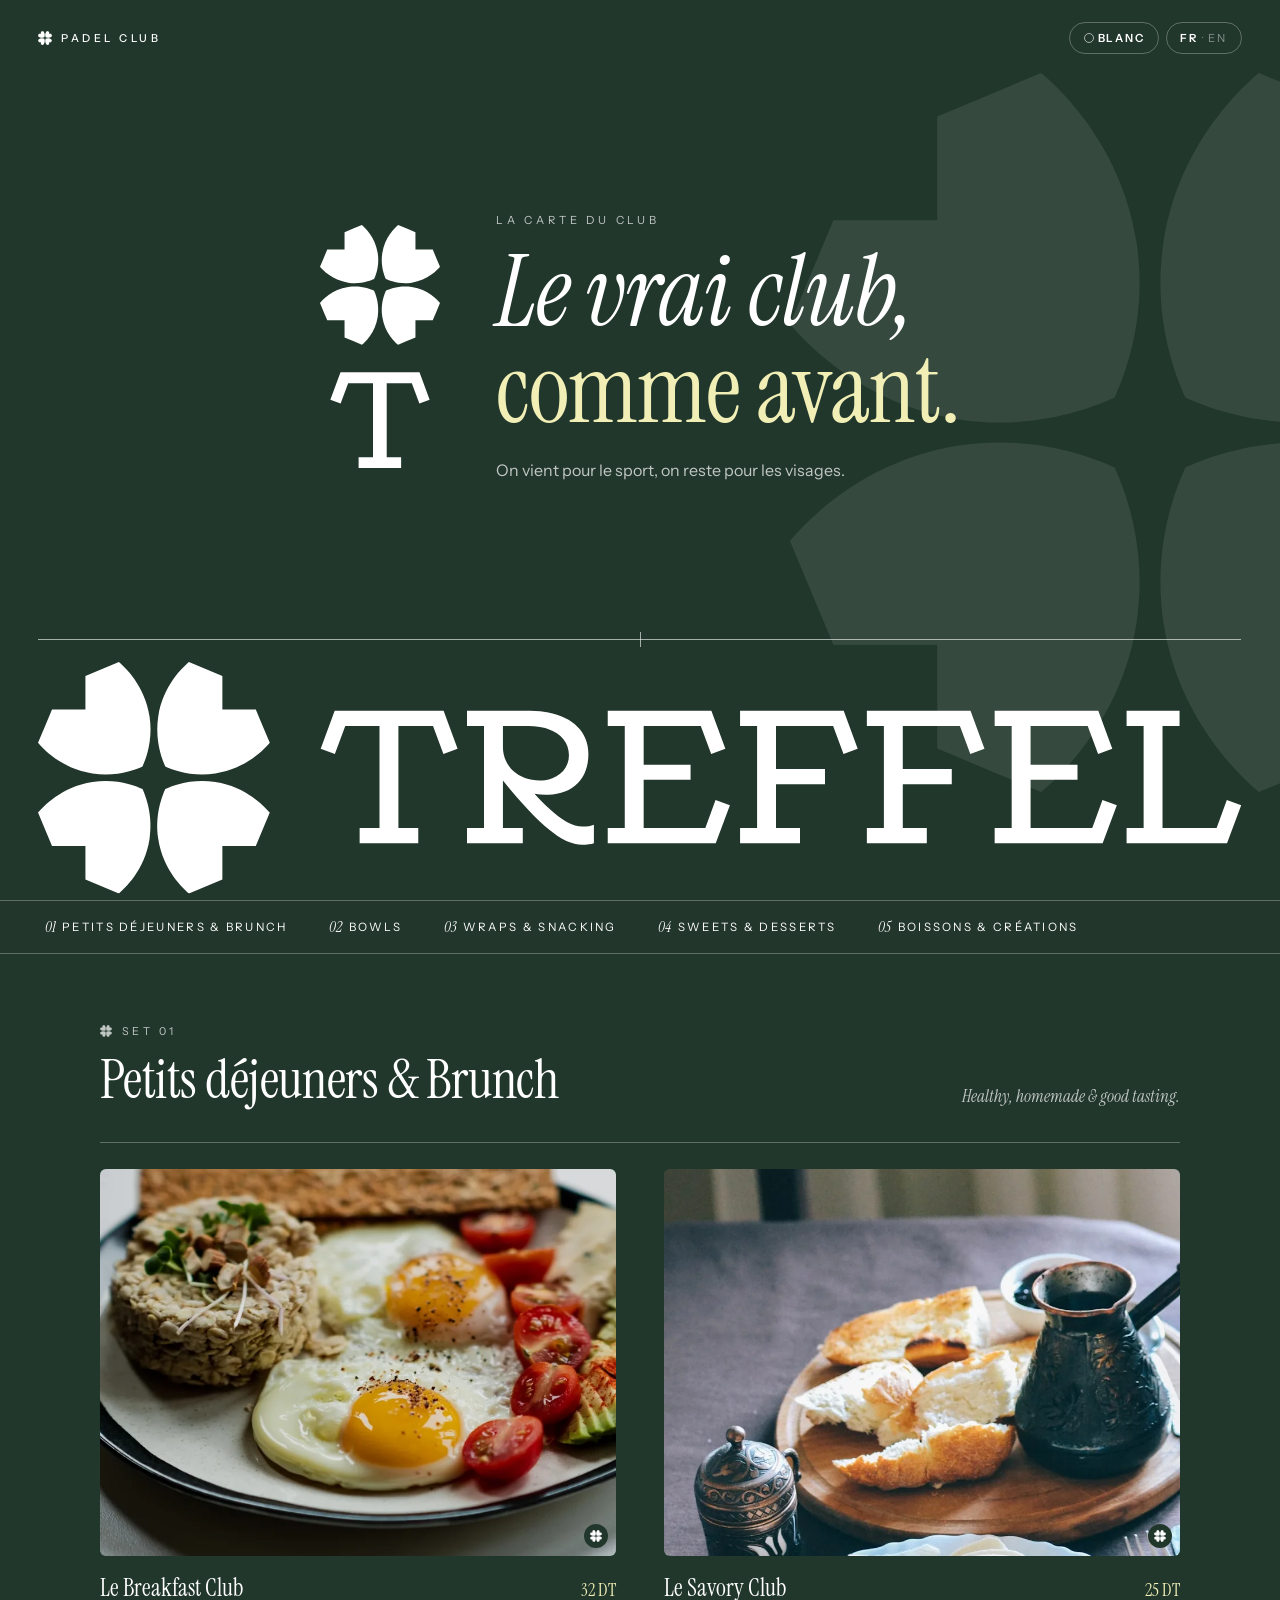
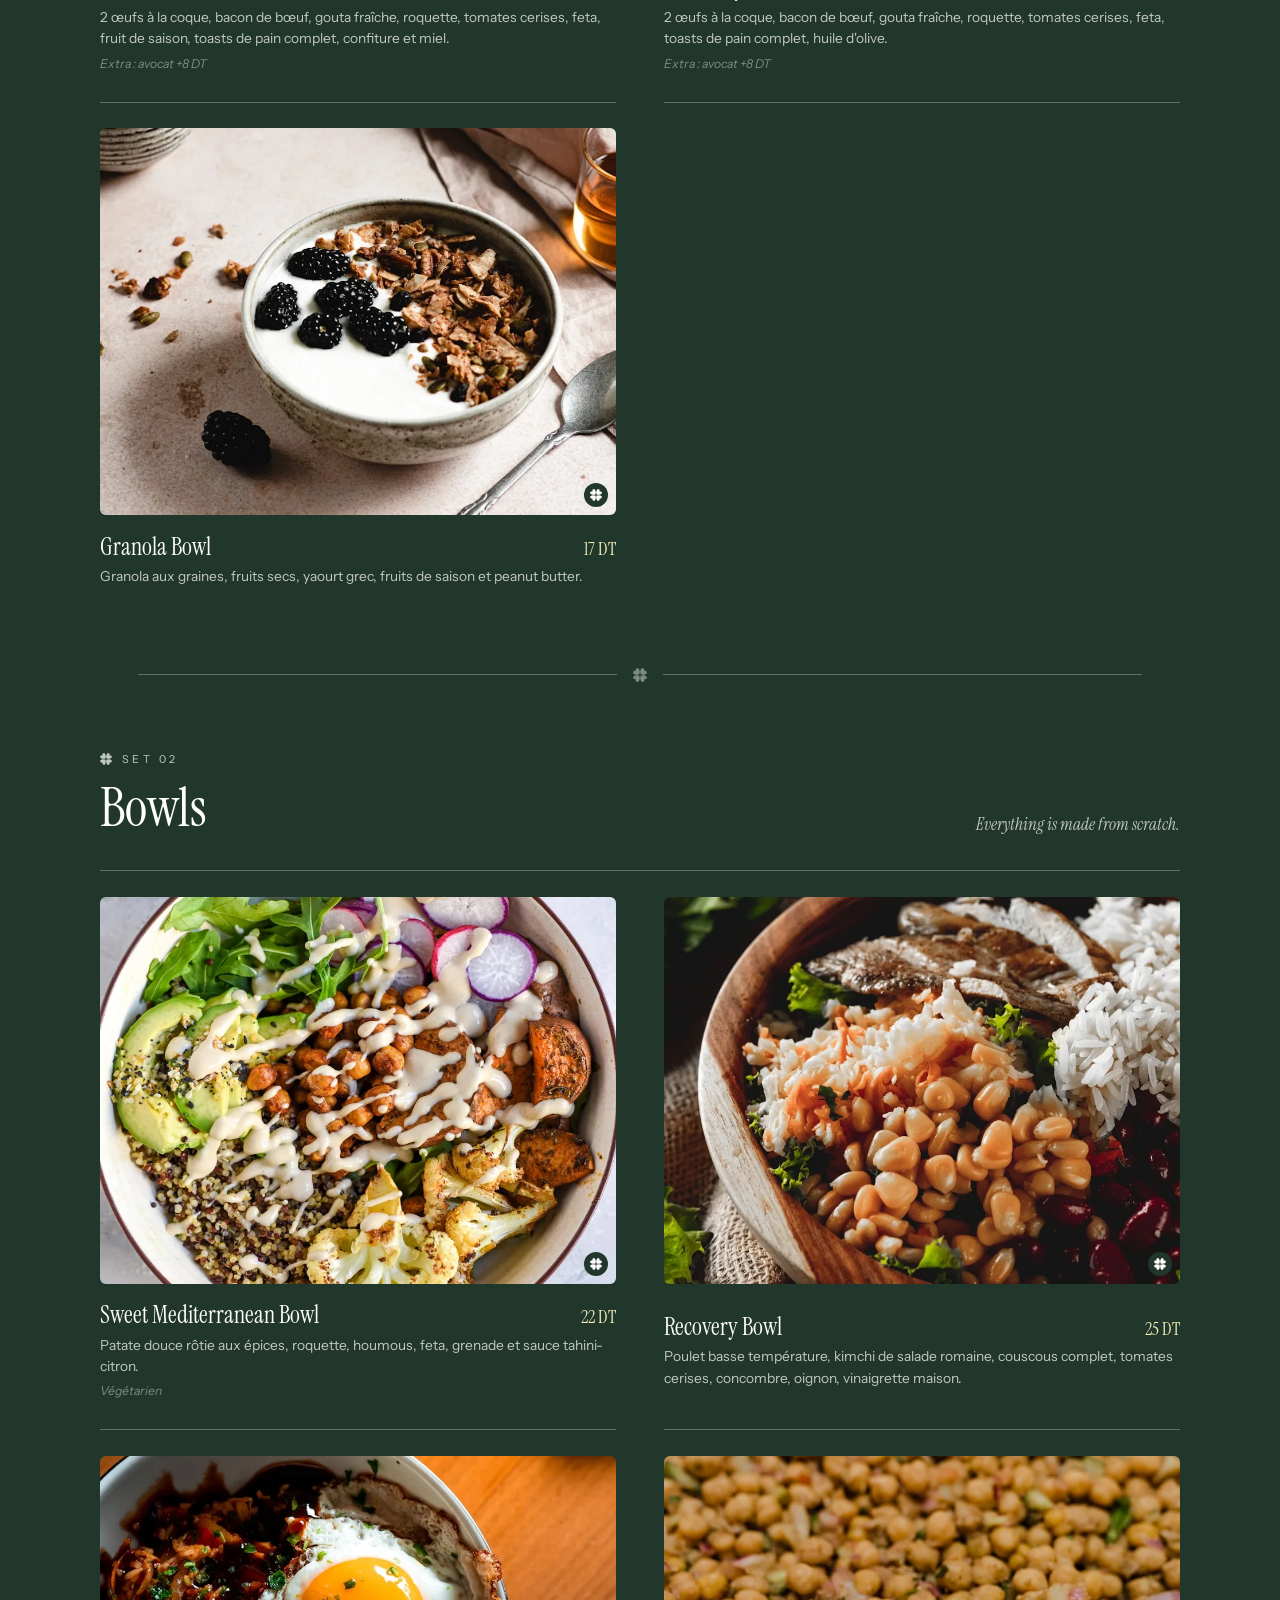
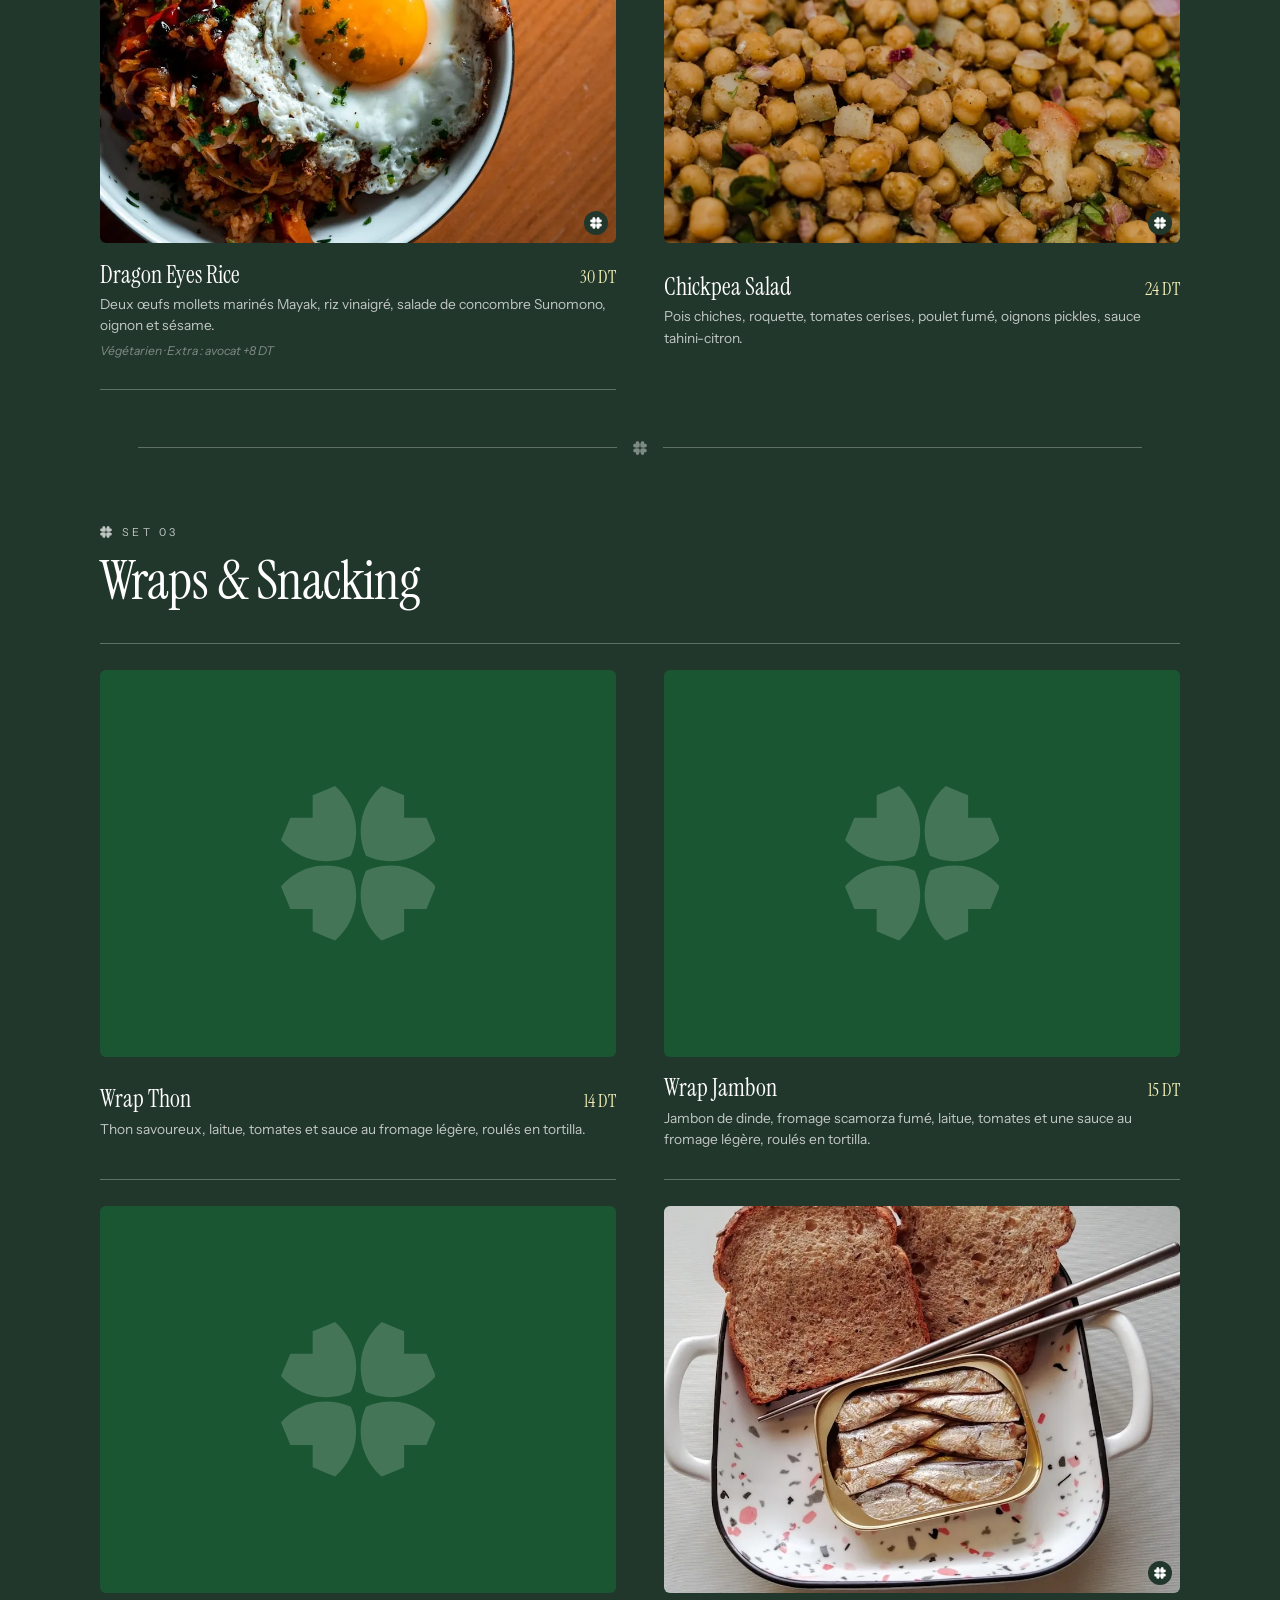
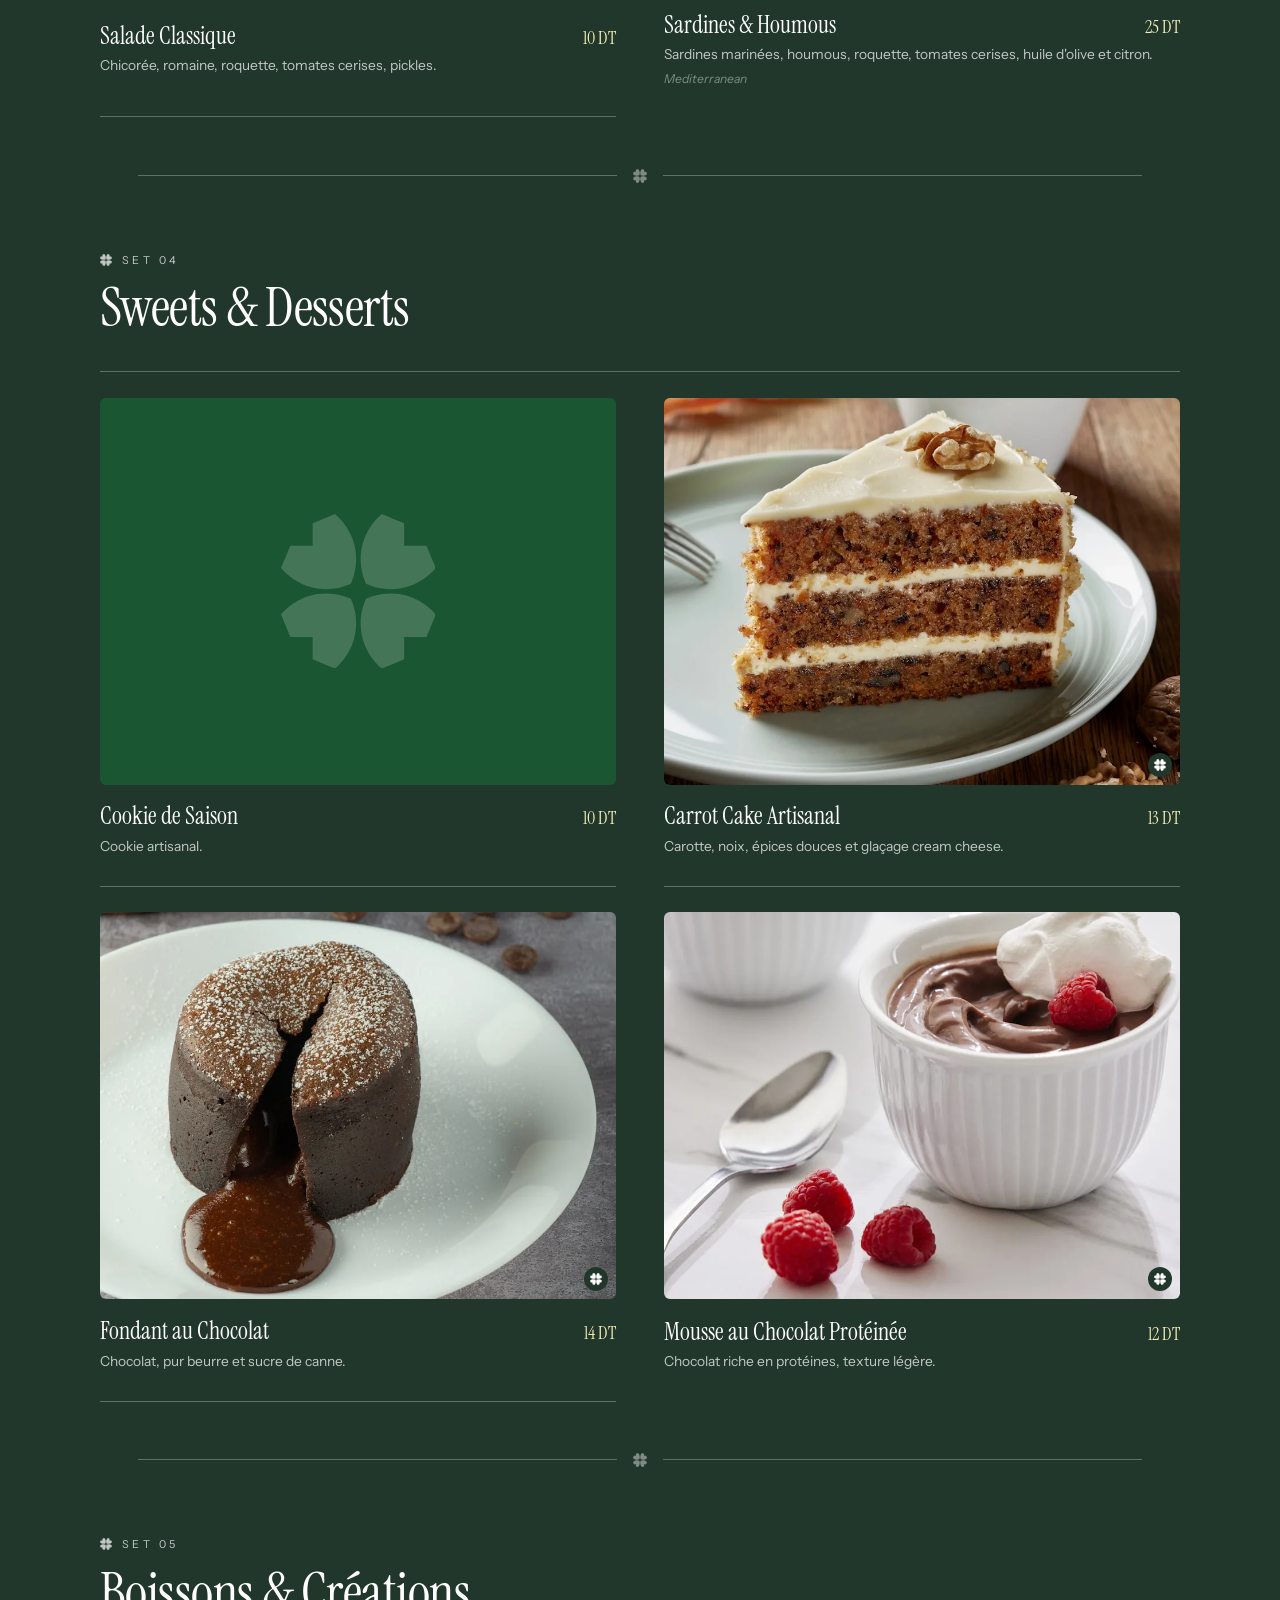
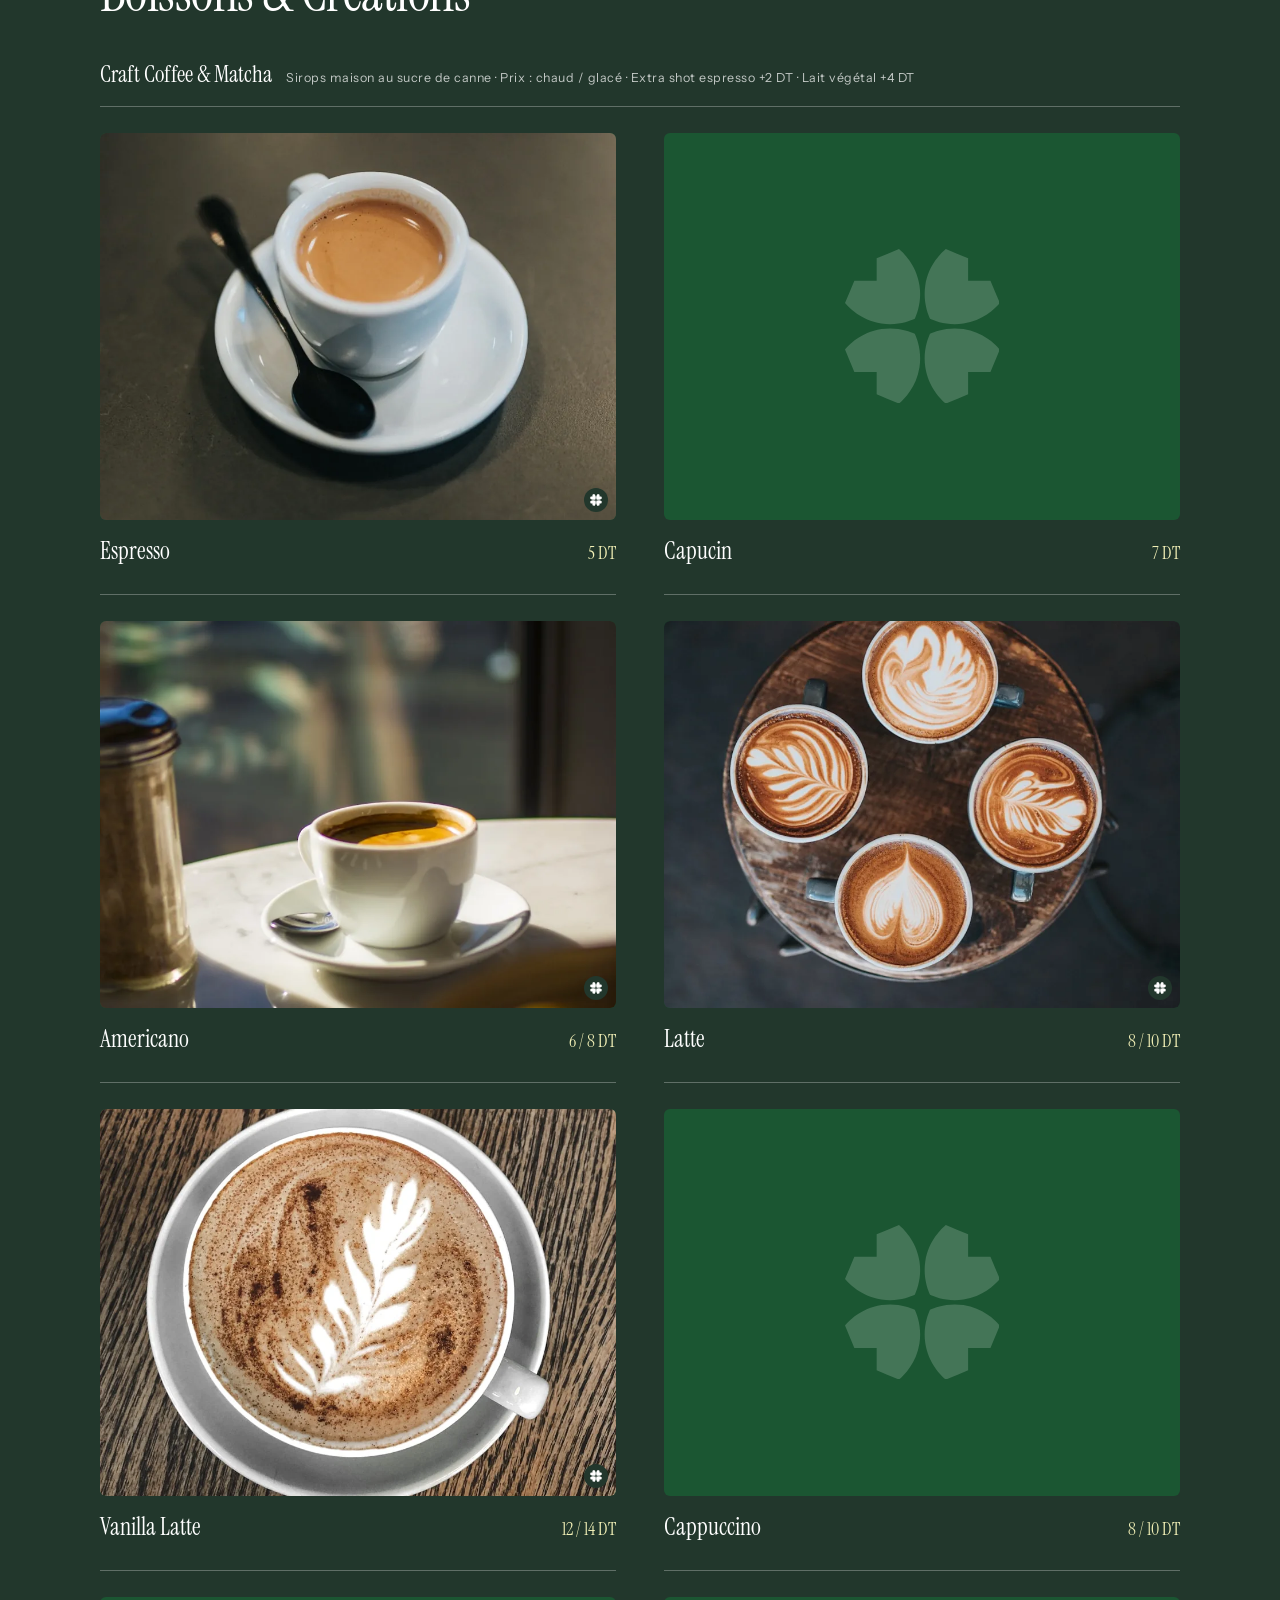
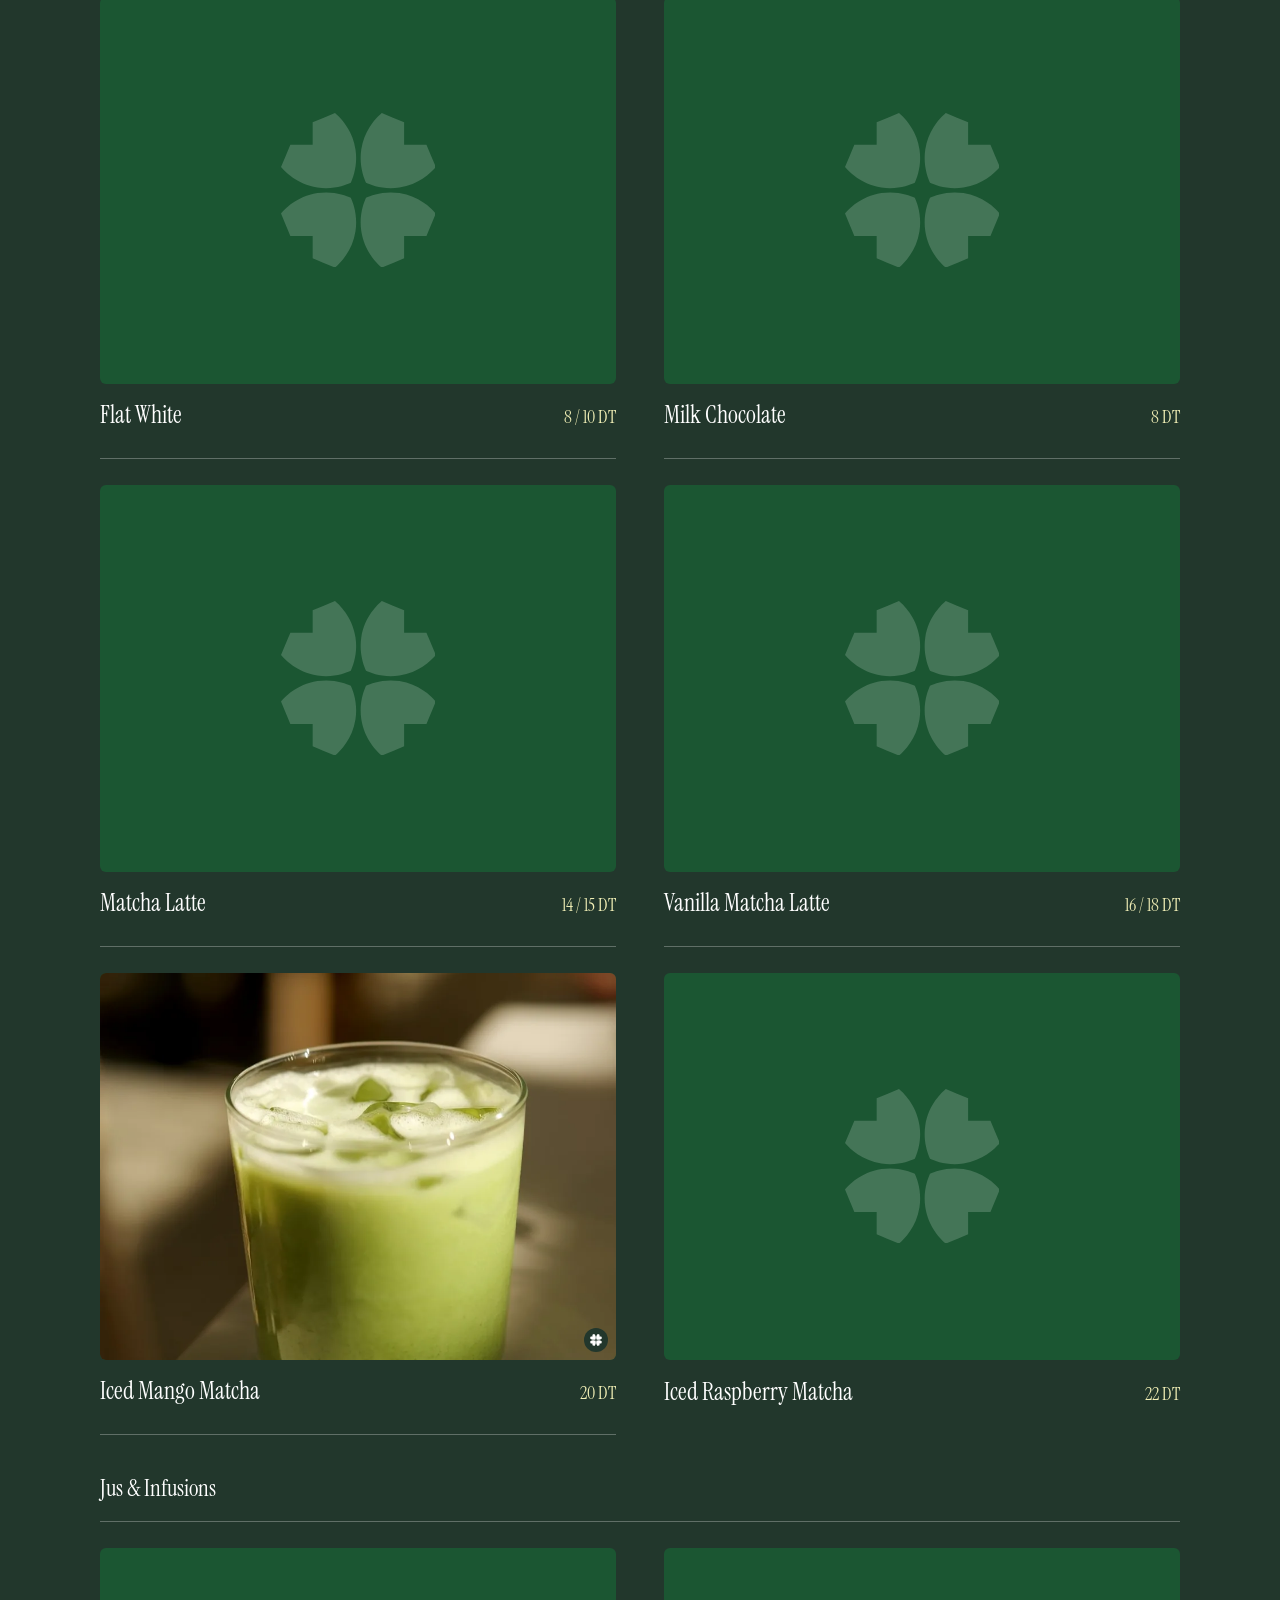
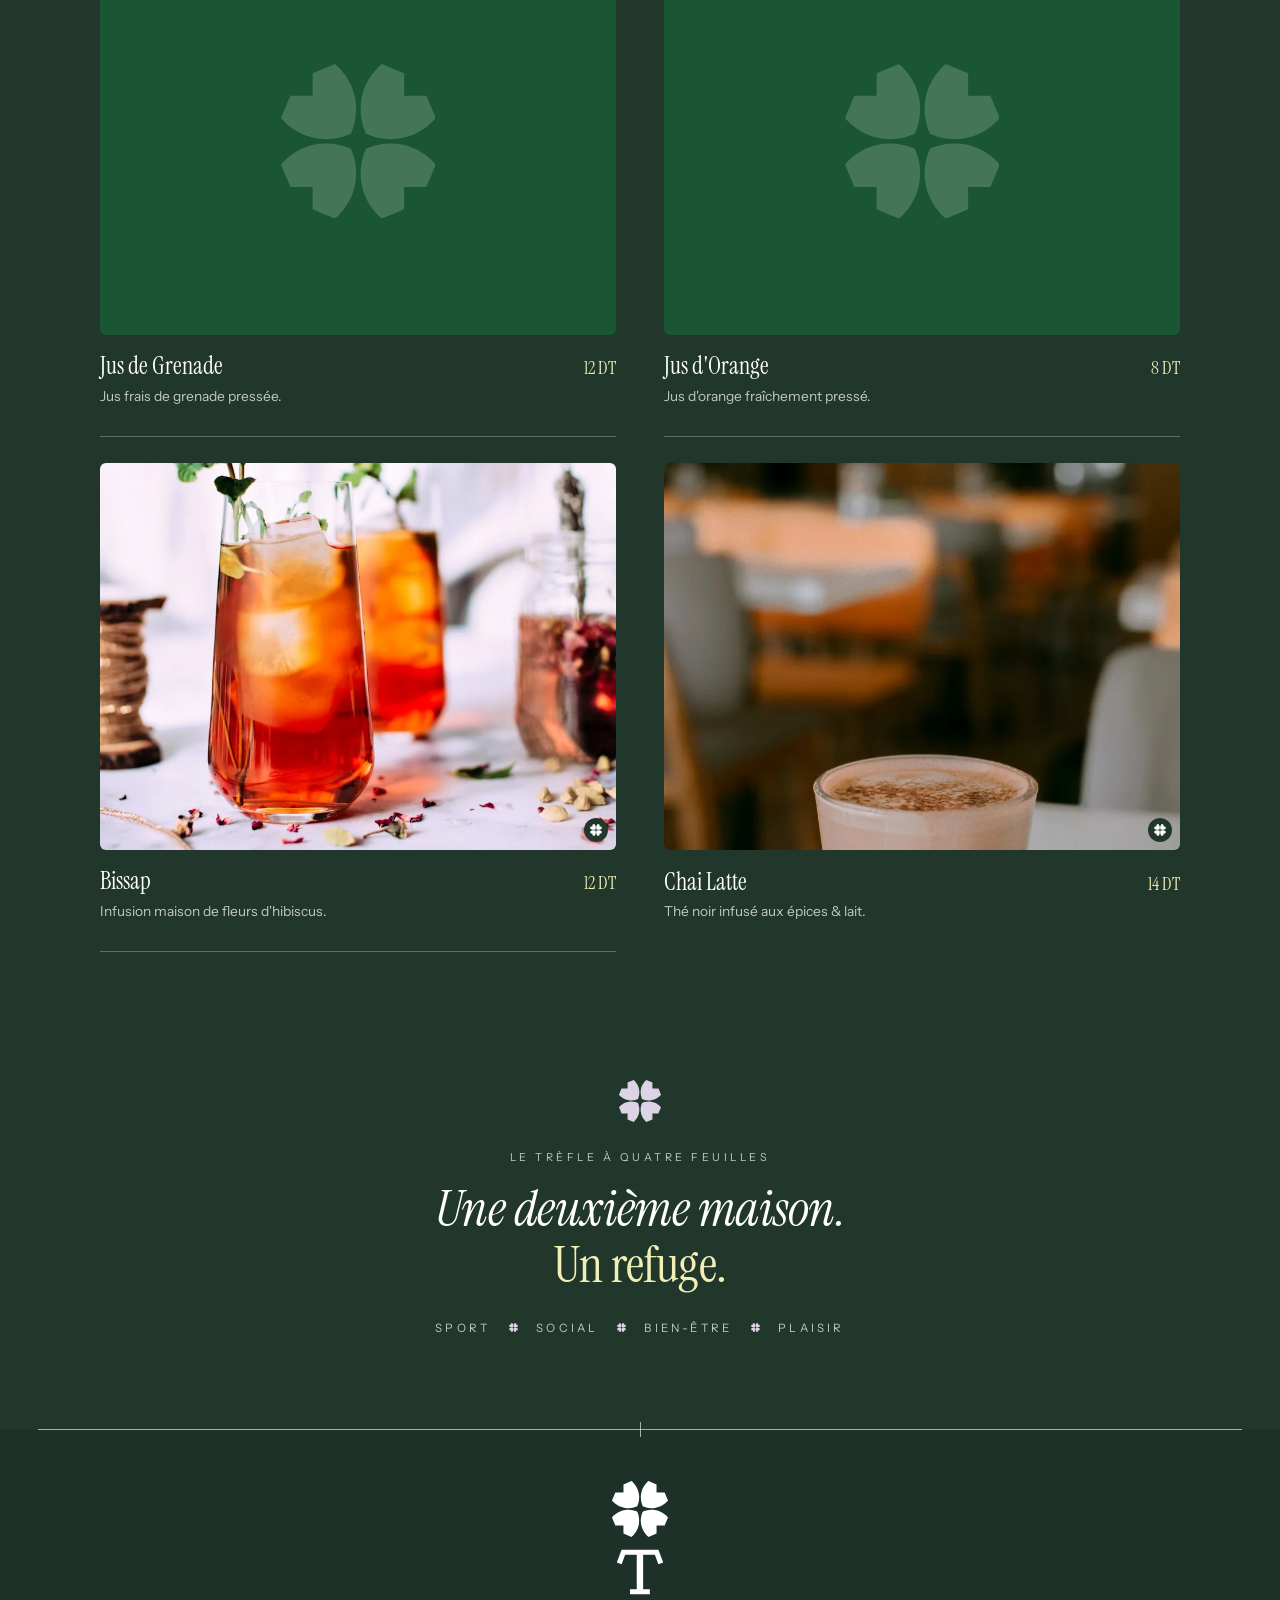
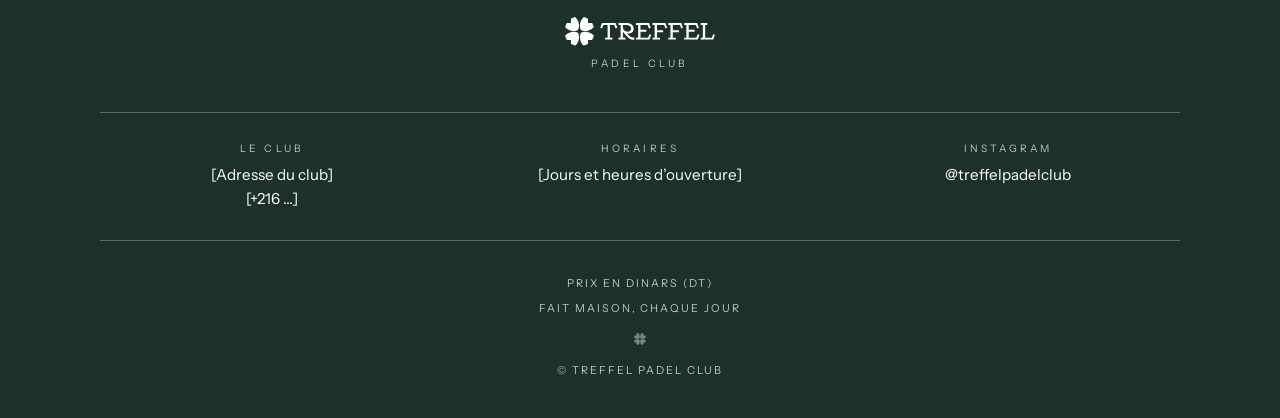
==== index.html @ f4101997 "Carte mise à jour depuis le PDF : prix, nouveaux plats et boissons Co-Authored-By: Claude Fable 5 <n" ====
<!DOCTYPE html>
<html lang="fr" data-theme="forest">
<head>
  <meta charset="UTF-8" />
  <meta name="viewport" content="width=device-width, initial-scale=1.0" />
  <title>Treffel Padel Club — La carte</title>
  <meta name="description" content="Treffel Padel Club — La carte du club." />
  <link rel="preconnect" href="https://fonts.googleapis.com" />
  <link rel="preconnect" href="https://fonts.gstatic.com" crossorigin />
  <link href="https://fonts.googleapis.com/css2?family=Instrument+Serif:ital@0;1&family=Instrument+Sans:wght@400;500;600&display=swap" rel="stylesheet" />
  <link rel="stylesheet" href="css/style.css?v=10" />
  <link rel="stylesheet" href="css/pattern.css?v=2" />
</head>
<body>

  <!-- Logos Treffel (vecteurs issus de Treffel_Logos_VersionFinale.ai) -->
  <svg width="0" height="0" style="position:absolute" aria-hidden="true">
    <defs>
      <!--SYMBOLS-->
      <symbol id="emblem" viewBox="0 0 460.3 932.901"><g> <path transform="matrix(1,0,0,-1,78.6249,564.6129)" d="M0 0-38.933-105.75 .526-119.955 29.462-42.088H124.692V-326.2H69.448V-368.288H232.548V-326.2H177.304V-42.088H273.586L302.525-119.955 341.983-105.75 303.05 0Z"/> <g> <path transform="matrix(1,0,0,-1,94.1607,27.77069)" d="M0 0C22.13 9.257 44.26 18.514 66.39 27.771 77.62 18.225 117.877-18.317 127.343-80.421 134.528-127.559 120.195-164.63 113.341-179.731 98.246-186.584 61.16-200.928 14.002-193.733-48.089-184.259-84.618-144.008-94.161-132.779-84.904-110.649-75.646-88.52-66.389-66.39-44.26-66.39-22.13-66.39 0-66.39Z"/> <path transform="matrix(1,0,0,-1,27.7712,365.51759)" d="M0 0C-9.257 22.13-18.514 44.26-27.771 66.39-18.225 77.62 18.317 117.877 80.421 127.343 127.559 134.528 164.63 120.195 179.731 113.341 186.584 98.246 200.928 61.16 193.733 14.002 184.259-48.089 144.008-84.618 132.779-94.161 110.649-84.904 88.519-75.647 66.39-66.39 66.39-44.26 66.39-22.13 66.39 0Z"/> <path transform="matrix(1,0,0,-1,366.1393,431.9072)" d="M0 0C-22.13-9.257-44.26-18.514-66.39-27.771-77.62-18.225-117.877 18.317-127.343 80.421-134.528 127.559-120.195 164.63-113.341 179.731-98.246 186.584-61.16 200.928-14.002 193.733 48.089 184.259 84.618 144.008 94.161 132.779 84.904 110.649 75.646 88.52 66.389 66.39 44.26 66.39 22.13 66.39 0 66.39Z"/> <path transform="matrix(1,0,0,-1,432.5288,94.16022)" d="M0 0C9.257-22.13 18.514-44.26 27.771-66.39 18.225-77.62-18.317-117.877-80.421-127.343-127.559-134.528-164.63-120.195-179.731-113.341-186.584-98.246-200.928-61.16-193.733-14.002-184.259 48.089-144.008 84.618-132.779 94.161-110.649 84.904-88.519 75.646-66.39 66.389-66.39 44.26-66.39 22.13-66.39 0Z"/> </g> </g></symbol>
      <symbol id="clover" viewBox="0 0 1120.4 1118.89"><g> <g> <path transform="matrix(1,0,0,-1,229.1938,67.596439)" d="M0 0C53.866 22.532 107.732 45.065 161.597 67.597 188.933 44.361 286.922-44.584 309.963-195.751 327.451-310.487 292.563-400.721 275.88-437.477 239.138-454.158 148.867-489.073 34.083-471.56-117.053-448.5-205.965-350.525-229.194-323.194-206.662-269.328-184.129-215.463-161.597-161.597-107.731-161.597-53.866-161.597 0-161.597Z"/> <path transform="matrix(1,0,0,-1,67.597,889.6962)" d="M0 0C-22.532 53.866-45.065 107.732-67.597 161.597-44.361 188.933 44.584 286.922 195.751 309.963 310.487 327.451 400.721 292.563 437.477 275.88 454.158 239.138 489.073 148.867 471.56 34.083 448.5-117.053 350.525-205.965 323.194-229.194 269.328-206.662 215.463-184.129 161.597-161.597 161.597-107.731 161.597-53.866 161.597 0Z"/> <path transform="matrix(1,0,0,-1,891.2087,1051.293)" d="M0 0C-53.866-22.532-107.732-45.065-161.597-67.597-188.933-44.361-286.922 44.584-309.963 195.751-327.451 310.487-292.563 400.721-275.88 437.477-239.138 454.158-148.867 489.073-34.083 471.56 117.053 448.5 205.966 350.525 229.194 323.194 206.662 269.328 184.129 215.463 161.597 161.597 107.731 161.597 53.866 161.597 0 161.597Z"/> <path transform="matrix(1,0,0,-1,1052.8056,229.19324)" d="M0 0C22.532-53.866 45.065-107.732 67.597-161.597 44.361-188.933-44.584-286.922-195.751-309.963-310.487-327.451-400.721-292.563-437.477-275.88-454.158-239.138-489.073-148.867-471.56-34.083-448.5 117.053-350.525 205.965-323.194 229.194-269.328 206.662-215.463 184.129-161.597 161.597-161.597 107.731-161.597 53.866-161.597 0Z"/> </g> </g></symbol>
      <symbol id="wordmark" viewBox="0 0 1375.22 264.547"><g> <path transform="matrix(1,0,0,-1,367.6063,189.7959)" d="M0 0H22.698V116.73H-16.429L-28.318 84.738-44.53 90.574-28.534 134.023H95.978L111.974 90.574 95.762 84.738 83.872 116.73H44.314V0H67.011V-17.292H0Z"/> <g> <path transform="matrix(1,0,0,-1,573.5466,135.537)" d="M0 0C19.239 0 33.289 12.322 33.289 28.966 33.289 49.502 15.132 62.471-13.619 62.471H-42.152V38.26C-42.152 16.211-24.427 0 0 0M-6.053-14.916C17.076-40.424 34.586-52.528 48.853-52.528 54.257-52.528 58.58-51.881 61.823-50.368V-71.551C58.58-72.632 53.609-73.28 48.421-73.28 26.372-73.28 0-51.881-42.152 .216V-54.259H-19.455V-71.551H-83.223V-54.259H-63.769V62.471H-83.223V79.764H-11.457C29.615 79.764 55.554 60.743 55.554 30.695 55.554 1.297 37.396-16.213 6.701-16.213 2.377-16.213-1.73-15.781-6.053-14.916"/> <path transform="matrix(1,0,0,-1,651.1818,189.7959)" d="M0 0H19.456V116.73H0V134.023H118.459L134.455 90.574 118.242 84.738 106.353 116.73H41.072V72.416H94.68V55.122H41.072V0H111.542L123.215 31.994 139.643 26.156 123.431-17.292H0Z"/> <path transform="matrix(1,0,0,-1,802.4308,189.7959)" d="M0 0H19.455V116.73H0V134.023H118.458L134.455 90.574 118.242 84.738 106.354 116.73H41.071V67.444H97.057V50.152H41.071V0H68.524V-17.292H0Z"/> <path transform="matrix(1,0,0,-1,947.3549,189.7959)" d="M0 0H19.455V116.73H0V134.023H118.459L134.453 90.574 118.243 84.738 106.352 116.73H41.072V67.444H97.058V50.152H41.072V0H68.525V-17.292H0Z"/> <path transform="matrix(1,0,0,-1,1093.4234,189.7959)" d="M0 0H19.455V116.73H0V134.023H118.459L134.456 90.574 118.243 84.738 106.355 116.73H41.072V72.416H94.683V55.122H41.072V0H111.544L123.216 31.994 139.645 26.156 123.432-17.292H0Z"/> <path transform="matrix(1,0,0,-1,1244.2234,189.7959)" d="M0 0H19.455V116.73H0V134.023H60.527V116.73H41.072V0H102.897L114.57 31.994 130.998 26.156 114.786-17.292H0Z"/> <path transform="matrix(1,0,0,-1,54.19,15.981995)" d="M0 0C12.736 5.327 25.472 10.655 38.208 15.982 44.671 10.489 67.839-10.541 73.287-46.283 77.422-73.411 69.173-94.745 65.228-103.436 56.541-107.38 35.198-115.635 8.058-111.494-27.676-106.042-48.698-82.877-54.19-76.415-48.863-63.679-43.535-50.943-38.207-38.208-25.472-38.208-12.736-38.208 0-38.208Z"/> <path transform="matrix(1,0,0,-1,15.9825,210.357)" d="M0 0C-5.327 12.736-10.655 25.472-15.982 38.208-10.489 44.671 10.541 67.839 46.283 73.287 73.411 77.422 94.745 69.173 103.436 65.228 107.38 56.541 115.635 35.198 111.494 8.058 106.042-27.676 82.877-48.698 76.415-54.19 63.679-48.863 50.943-43.535 38.208-38.207 38.208-25.472 38.208-12.736 38.208 0Z"/> <path transform="matrix(1,0,0,-1,210.715,248.5645)" d="M0 0C-12.736-5.327-25.472-10.655-38.208-15.982-44.671-10.489-67.839 10.541-73.287 46.283-77.422 73.411-69.173 94.745-65.228 103.436-56.541 107.38-35.198 115.635-8.058 111.494 27.676 106.042 48.698 82.877 54.19 76.415 48.863 63.679 43.535 50.943 38.207 38.208 25.472 38.208 12.736 38.208 0 38.208Z"/> <path transform="matrix(1,0,0,-1,248.9225,54.1895)" d="M0 0C5.327-12.736 10.655-25.472 15.982-38.208 10.489-44.671-10.541-67.839-46.283-73.287-73.411-77.422-94.745-69.173-103.436-65.228-107.38-56.541-115.635-35.198-111.494-8.058-106.042 27.676-82.877 48.698-76.415 54.19-63.679 48.863-50.943 43.535-38.208 38.207-38.208 25.472-38.208 12.736-38.208 0Z"/> </g> </g></symbol>
    </defs>
  </svg>

  <!-- ===== Couverture : le court ===== -->
  <header class="hero" id="top">
    <div class="topbar">
      <a class="topbar-brand" href="#top">
        <svg class="topbar-clover" viewBox="0 0 1120.4 1118.89" aria-hidden="true"><use href="#clover" /></svg>
        <span data-i18n="eyebrow">Padel Club</span>
      </a>
      <div class="switches">
        <button id="themeToggle" class="switch" aria-label="Changer de couleur"></button>
        <button id="langToggle" class="switch" aria-label="Switch language"></button>
      </div>
    </div>

    <div class="hero-body">
      <svg class="hero-emblem" viewBox="0 0 460.3 932.901" aria-hidden="true"><use href="#emblem" /></svg>
      <div class="hero-text">
        <p class="hero-kicker" data-i18n="kicker">La carte du club</p>
        <h1 class="hero-title">
          <em data-i18n="title1">Le vrai club,</em>
          <span data-i18n="title2">comme avant.</span>
        </h1>
        <p class="hero-line" data-i18n="heroLine">On vient pour le sport, on reste pour les visages.</p>
      </div>
    </div>

    <div class="hero-foot">
      <div class="baseline">
        <span class="baseline-tick"></span>
      </div>
      <svg class="hero-wordmark" viewBox="0 0 1375.22 264.547" role="img" aria-label="Treffel"><use href="#wordmark" /></svg>
    </div>
  </header>

  <!-- ===== Index des sets (catégories) ===== -->
  <nav class="index" id="index" aria-label="Catégories">
    <!-- rempli par app.js -->
  </nav>

  <!-- ===== La carte ===== -->
  <main id="menu" class="menu">
    <!-- rempli par app.js -->
  </main>

  <!-- ===== Le credo : la symbolique du trèfle (identité visuelle, p. 5) ===== -->
  <section class="creed" aria-label="La symbolique du trèfle">
    <svg class="creed-clover" viewBox="0 0 1120.4 1118.89" aria-hidden="true"><use href="#clover" /></svg>
    <p class="creed-kicker" data-i18n="creedKicker">Le trèfle à quatre feuilles</p>
    <h2 class="creed-title">
      <em data-i18n="footerBig1">Une deuxième maison.</em>
      <span data-i18n="footerBig2">Un refuge.</span>
    </h2>
    <p class="creed-leaves">
      <span data-i18n="leafSport">Sport</span>
      <svg class="leaf-sep" viewBox="0 0 1120.4 1118.89" aria-hidden="true"><use href="#clover" /></svg>
      <span data-i18n="leafSocial">Social</span>
      <svg class="leaf-sep" viewBox="0 0 1120.4 1118.89" aria-hidden="true"><use href="#clover" /></svg>
      <span data-i18n="leafWell">Bien-être</span>
      <svg class="leaf-sep" viewBox="0 0 1120.4 1118.89" aria-hidden="true"><use href="#clover" /></svg>
      <span data-i18n="leafJoy">Plaisir</span>
    </p>
  </section>

  <!-- ===== Bas de page : le clubhouse ===== -->
  <footer class="footer" id="club">
    <div class="baseline"><span class="baseline-tick"></span></div>
    <div class="footer-inner">
      <svg class="footer-emblem" viewBox="0 0 460.3 932.901" aria-hidden="true"><use href="#emblem" /></svg>
      <svg class="footer-wordmark" viewBox="0 0 1375.22 264.547" role="img" aria-label="Treffel"><use href="#wordmark" /></svg>
      <p class="footer-eyebrow" data-i18n="eyebrow">Padel Club</p>

      <div class="footer-grid">
        <div class="footer-col">
          <p class="footer-label" data-i18n="labelClub">Le club</p>
          <p class="footer-info">[Adresse du club]</p>
          <p class="footer-info"><a href="tel:+216">[+216 …]</a></p>
        </div>
        <div class="footer-col">
          <p class="footer-label" data-i18n="labelHours">Horaires</p>
          <p class="footer-info">[Jours et heures d’ouverture]</p>
        </div>
        <div class="footer-col">
          <p class="footer-label">Instagram</p>
          <p class="footer-info"><a href="https://www.instagram.com/treffelpadelclub/" target="_blank" rel="noopener">@treffelpadelclub</a></p>
        </div>
      </div>

      <div class="footer-bottom">
        <p class="footer-note" data-i18n="priceNote">Prix en dinars (DT)</p>
        <p class="footer-note" data-i18n="madeNote">Fait maison, chaque jour</p>
        <svg class="footer-clover" viewBox="0 0 1120.4 1118.89" aria-hidden="true"><use href="#clover" /></svg>
        <p class="footer-note">© Treffel Padel Club</p>
      </div>
    </div>
  </footer>

  <script src="js/menu-data.js?v=6"></script>
  <script src="js/app.js?v=6"></script>
</body>
</html>
---- css/style.css ----
/* ============================================================
   Treffel Padel Club — La carte
   Deux options de couleur : html[data-theme="forest"] (fond forêt,
   écriture blanche) et html[data-theme="cream"] (fond blanc,
   écriture forêt — l'inverse). Le trèfle est la seule ornementation.
   ============================================================ */

:root {
  --forest: #22372c;
  --green: #1b5632;
  --bordeaux: #671c32;
  --pale: #f1efb6;
  --cream: #ffffff;
  --lilac: #ddd3e7;

  --serif: "Teodor", "Instrument Serif", Georgia, serif;
  --sans: "Bagoss Standard", "Instrument Sans", "Segoe UI", sans-serif;

  --ease: cubic-bezier(0.16, 1, 0.3, 1);
}

html[data-theme="forest"] {
  --bg: var(--forest);
  --bg-alt: #1e3128;
  --ink: var(--cream);
  --ink-soft: rgba(255, 255, 255, 0.72);
  --ink-faint: rgba(255, 255, 255, 0.42);
  --line: rgba(255, 255, 255, 0.28);
  --line-strong: rgba(255, 255, 255, 0.6);
  --accent: var(--pale);
  --photo-bg: #1b5632;
  --photo-clover: rgba(255, 255, 255, 0.18);
  --pattern: var(--pattern-cream);
  --bar: rgba(34, 55, 44, 0.94);
}

html[data-theme="cream"] {
  --bg: var(--cream);
  --bg-alt: #f4f4f1;
  --ink: var(--forest);
  --ink-soft: rgba(34, 55, 44, 0.74);
  --ink-faint: rgba(34, 55, 44, 0.42);
  --line: rgba(34, 55, 44, 0.26);
  --line-strong: rgba(34, 55, 44, 0.6);
  --accent: var(--bordeaux);
  --photo-bg: #eef0ec;
  --photo-clover: rgba(34, 55, 44, 0.2);
  --pattern: var(--pattern-forest);
  --bar: rgba(255, 255, 255, 0.94);
}

* { margin: 0; padding: 0; box-sizing: border-box; }

::selection { background: var(--accent); color: var(--bg); }

html {
  scroll-behavior: smooth;
  overflow-x: hidden;
  overflow-x: clip;
}

body {
  font-family: var(--sans);
  font-size: 16px;
  background: var(--bg);
  color: var(--ink);
  -webkit-font-smoothing: antialiased;
  transition: background 0.5s var(--ease), color 0.5s var(--ease);
}

svg { fill: currentColor; }

a { color: inherit; text-decoration: none; }
a:hover { color: var(--accent); }

button { font: inherit; color: inherit; background: none; border: 0; cursor: pointer; }

/* apparition au défilement (app.js) */
.reveal {
  opacity: 0;
  transform: translateY(22px);
  transition: opacity 0.9s var(--ease), transform 0.9s var(--ease);
  transition-delay: var(--d, 0s);
}
.reveal.is-in { opacity: 1; transform: none; }

/* ============================================================
   Couverture
   ============================================================ */

.hero {
  position: relative;
  min-height: 100svh;
  display: flex;
  flex-direction: column;
  padding: 1.1rem 1.25rem 0;
  overflow: hidden;
  overflow: clip;
  isolation: isolate;
}

/* grand trèfle en filigrane */
.hero::before {
  content: "";
  position: absolute;
  z-index: -1;
  right: -18vw;
  top: 8vh;
  width: 78vw;
  height: 78vw;
  max-width: 720px;
  max-height: 720px;
  background: var(--pattern-hero) center / contain no-repeat;
  opacity: 0.09;
  pointer-events: none;
}

.topbar {
  display: flex;
  align-items: center;
  justify-content: space-between;
  gap: 1rem;
}

.topbar-brand {
  display: flex;
  align-items: center;
  gap: 0.55rem;
  font-size: 0.68rem;
  letter-spacing: 0.32em;
  text-transform: uppercase;
  font-weight: 500;
}

.topbar-clover { width: 14px; height: 14px; }

.switches { display: flex; gap: 0.4rem; }

.switch {
  display: inline-flex;
  align-items: center;
  gap: 0.35em;
  font-size: 0.7rem;
  letter-spacing: 0.16em;
  text-transform: uppercase;
  padding: 0.5rem 0.85rem;
  border: 1px solid var(--line);
  border-radius: 999px;
  transition: border-color 0.25s, background 0.25s;
}

.switch:hover { border-color: var(--line-strong); }

.switch span { opacity: 0.45; transition: opacity 0.2s; }
.switch span.on { opacity: 1; font-weight: 600; }
.switch .sep { opacity: 0.35; }

.switch .dot {
  width: 10px;
  height: 10px;
  border-radius: 999px;
  border: 1px solid var(--line-strong);
  opacity: 1;
}

.hero-body {
  flex: 1;
  display: flex;
  flex-direction: column;
  justify-content: center;
  align-items: flex-start;
  gap: 1.6rem;
  padding: 2.5rem 0 2rem;
}

.hero-emblem {
  width: clamp(72px, 16vw, 120px);
  height: auto;
  animation: rise 1.2s 0.1s var(--ease) both;
}

.hero-text { max-width: 720px; }

.hero-kicker {
  font-size: 0.7rem;
  letter-spacing: 0.34em;
  text-transform: uppercase;
  color: var(--ink-soft);
  margin-bottom: 1rem;
  animation: rise 1.2s 0.3s var(--ease) both;
}

.hero-title {
  font-family: var(--serif);
  font-weight: 400;
  font-size: clamp(2.7rem, 9.5vw, 6.2rem);
  line-height: 0.98;
  letter-spacing: -0.01em;
  animation: rise 1.2s 0.45s var(--ease) both;
}

.hero-title em { font-style: italic; display: block; }
.hero-title span { display: block; color: var(--accent); }

.hero-line {
  font-size: clamp(0.85rem, 2.3vw, 1rem);
  color: var(--ink-soft);
  margin-top: 1.4rem;
  max-width: 34ch;
  animation: rise 1.2s 0.6s var(--ease) both;
}

.hero-foot { padding-bottom: 0.4rem; }

/* ligne de fond de court + marque centrale */
.baseline {
  position: relative;
  height: 1px;
  background: var(--line-strong);
  margin-bottom: 1.4rem;
  transform-origin: left;
  animation: draw 1.4s 0.7s var(--ease) both;
}

.baseline-tick {
  position: absolute;
  left: 50%;
  top: -7px;
  width: 1px;
  height: 15px;
  background: var(--line-strong);
}

.hero-wordmark {
  display: block;
  width: 100%;
  height: auto;
  animation: rise 1.2s 0.9s var(--ease) both;
}

@keyframes rise {
  from { opacity: 0; transform: translateY(26px); }
  to   { opacity: 1; transform: none; }
}

@keyframes draw {
  from { transform: scaleX(0); }
  to   { transform: none; }
}

/* ============================================================
   Index des sets (barre collante)
   ============================================================ */

.index {
  position: sticky;
  top: 0;
  z-index: 20;
  display: flex;
  gap: 1.6rem;
  overflow-x: auto;
  padding: 0.95rem 1.25rem;
  background: var(--bar);
  backdrop-filter: blur(6px);
  border-top: 1px solid var(--line);
  border-bottom: 1px solid var(--line);
  scrollbar-width: none;
}

.index::-webkit-scrollbar { display: none; }

.index a {
  flex: 0 0 auto;
  display: inline-flex;
  align-items: center;
  gap: 0.55em;
  font-size: 0.72rem;
  letter-spacing: 0.2em;
  text-transform: uppercase;
  white-space: nowrap;
  opacity: 0.5;
  transition: opacity 0.25s;
}

.index a:hover { opacity: 0.85; color: inherit; }

.index a .num {
  font-family: var(--serif);
  font-size: 0.95rem;
  letter-spacing: 0;
  font-style: italic;
}

/* le trèfle se pose devant le set en cours */
.index a .mark {
  width: 0;
  height: 11px;
  overflow: hidden;
  transition: width 0.35s var(--ease);
}

.index a .mark svg { width: 11px; height: 11px; display: block; }

.index a.active { opacity: 1; color: var(--accent); }
.index a.active .mark { width: 11px; }

/* ============================================================
   La carte
   ============================================================ */

.menu { padding: 0; }

.set {
  position: relative;
  scroll-margin-top: 3.4rem;
  padding: 3.6rem 1.25rem 2.6rem;
}

/* tous les sets partagent le même fond ; seule la ligne au trèfle les sépare */

.set-inner { max-width: 1080px; margin: 0 auto; }

.set-head { margin-bottom: 2.2rem; }

.set-label {
  display: flex;
  align-items: center;
  gap: 0.6rem;
  font-size: 0.68rem;
  letter-spacing: 0.32em;
  text-transform: uppercase;
  color: var(--ink-soft);
  margin-bottom: 0.9rem;
}

.set-label svg { width: 12px; height: 12px; }

.set-title {
  font-family: var(--serif);
  font-weight: 400;
  font-size: clamp(2.1rem, 6.4vw, 3.4rem);
  line-height: 1;
  letter-spacing: -0.01em;
}

.set-note {
  font-family: var(--serif);
  font-style: italic;
  font-size: 1.05rem;
  color: var(--ink-soft);
  margin-top: 0.8rem;
  max-width: 48ch;
}

/* sous-groupes (ex. Boissons : Caféteria, Matchas…) */
.group { margin-top: 2.4rem; }
.group:first-child { margin-top: 0; }

.group-head {
  display: flex;
  align-items: baseline;
  gap: 0.9rem;
  margin-bottom: 1.1rem;
}

.group-title {
  font-family: var(--serif);
  font-size: 1.45rem;
  font-weight: 400;
}

.group-note {
  font-size: 0.78rem;
  color: var(--ink-soft);
  letter-spacing: 0.04em;
}

/* --- la liste des produits : un registre réglé --- */

.ledger {
  list-style: none;
  display: grid;
  grid-template-columns: 1fr;
  border-top: 1px solid var(--line);
}

.dish {
  display: grid;
  grid-template-columns: 1fr;
  gap: 0.95rem;
  padding: 1.4rem 0 1.5rem;
  border-bottom: 1px solid var(--line);
}

/* pas de trait sous le dernier produit : la ligne au trèfle suffit */
.ledger .dish:last-child { border-bottom: 0; }


/* photo carrée ; tant qu'elle manque, un trèfle en attend une */
.dish-photo {
  position: relative;
  aspect-ratio: 4 / 3;
  border-radius: 6px;
  overflow: hidden;
  background: var(--photo-bg);
  display: flex;
  align-items: center;
  justify-content: center;
}

.dish-photo > svg {
  position: absolute;
  width: 30%;
  height: auto;
  color: var(--photo-clover);
}

.dish-photo img {
  position: relative;
  z-index: 1;
  width: 100%;
  height: 100%;
  object-fit: cover;
  display: block;
  transition: transform 0.8s var(--ease);
}

.dish:hover .dish-photo img { transform: scale(1.06); }

/* vidéo en boucle par-dessus la photo (la photo sert d'image d'attente) */
.dish-photo video {
  position: absolute;
  inset: 0;
  z-index: 1;
  width: 100%;
  height: 100%;
  object-fit: cover;
  opacity: 0;
  transition: opacity 0.8s var(--ease);
  pointer-events: none;
}

.dish-photo.has-video video { opacity: 1; }

/* le petit sceau trèfle, comme sur les emballages */
.dish-photo .stamp {
  position: absolute;
  z-index: 2;
  right: 8px;
  bottom: 8px;
  width: 24px;
  height: 24px;
  border-radius: 999px;
  background: var(--bg);
  color: var(--ink);
  display: flex;
  align-items: center;
  justify-content: center;
  opacity: 0;
  transform: scale(0.6);
  transition: opacity 0.35s var(--ease), transform 0.35s var(--ease);
}

.dish-photo .stamp svg { width: 12px; height: 12px; }


.dish-photo.has-img .stamp { opacity: 1; transform: none; }

.dish-body { min-width: 0; }

.dish-top {
  display: flex;
  justify-content: space-between;
  align-items: baseline;
  gap: 1rem;
}

.dish-name {
  font-family: var(--serif);
  font-size: 1.5rem;
  line-height: 1.15;
  font-weight: 400;
}


.dish-price {
  font-family: var(--serif);
  font-size: 1.15rem;
  color: var(--accent);
  white-space: nowrap;
  font-variant-numeric: tabular-nums;
}

.dish-desc {
  font-size: 0.86rem;
  line-height: 1.55;
  color: var(--ink-soft);
  margin-top: 0.35rem;
}

.dish-extra {
  font-size: 0.76rem;
  line-height: 1.5;
  font-style: italic;
  color: var(--ink-faint);
  margin-top: 0.3rem;
}

/* --- séparateur entre sets : ligne de court + trèfle --- */

.rule {
  display: flex;
  align-items: center;
  gap: 1rem;
  padding: 0 1.25rem;
  max-width: 1080px;
  margin: 0 auto;
}

.rule::before, .rule::after {
  content: "";
  flex: 1;
  height: 1px;
  background: var(--line);
}

.rule svg { width: 14px; height: 14px; color: var(--ink-faint); }

/* ============================================================
   Le credo : la symbolique du trèfle (identité visuelle, p. 5)
   — les quatre feuilles : sport, social, bien-être, plaisir ;
   le lilas de la palette sert d'accent inattendu.
   ============================================================ */

.creed {
  padding: 4.8rem 1.25rem 4.4rem;
  text-align: center;
}

.creed-clover {
  width: 42px;
  height: 42px;
  color: var(--lilac);
  margin-bottom: 1.5rem;
}

.creed-kicker {
  font-size: 0.68rem;
  letter-spacing: 0.32em;
  text-transform: uppercase;
  color: var(--ink-soft);
  margin-bottom: 1.1rem;
}

.creed-title {
  font-family: var(--serif);
  font-weight: 400;
  font-size: clamp(2rem, 6vw, 3.2rem);
  line-height: 1.08;
  letter-spacing: -0.01em;
  max-width: 22ch;
  margin: 0 auto;
}

.creed-title em { font-style: italic; }
.creed-title span { color: var(--accent); white-space: nowrap; }

.creed-leaves {
  display: flex;
  flex-wrap: wrap;
  justify-content: center;
  align-items: center;
  gap: 0.7rem 1.15rem;
  margin-top: 1.8rem;
  font-size: 0.72rem;
  letter-spacing: 0.28em;
  text-transform: uppercase;
  color: var(--ink-soft);
}

.creed-leaves .leaf-sep {
  width: 9px;
  height: 9px;
  color: var(--lilac);
}

/* ============================================================
   Bas de page : le clubhouse (même fond que la carte)
   ============================================================ */

.footer {
  background: var(--bg-alt);
  padding: 0 1.25rem 2.4rem;
  margin-top: 1.5rem;
}

.footer .baseline {
  animation: none;
  margin: 0 0 3.2rem;
  background: var(--line-strong);
}

.footer-inner {
  max-width: 1080px;
  margin: 0 auto;
  display: flex;
  flex-direction: column;
  align-items: center;
  text-align: center;
}

.footer-emblem { width: 56px; height: auto; margin-bottom: 1.4rem; }

.footer-wordmark { width: 150px; height: auto; }

.footer-eyebrow {
  font-size: 0.64rem;
  letter-spacing: 0.34em;
  text-transform: uppercase;
  color: var(--ink-soft);
  margin-top: 0.7rem;
}

.footer-grid {
  width: 100%;
  display: grid;
  grid-template-columns: 1fr;
  gap: 1.5rem;
  margin: 2.6rem 0 2.2rem;
  padding: 1.8rem 0;
  border-top: 1px solid var(--line);
  border-bottom: 1px solid var(--line);
}

.footer-label {
  font-size: 0.64rem;
  letter-spacing: 0.3em;
  text-transform: uppercase;
  color: var(--ink-soft);
  margin-bottom: 0.5rem;
}

.footer-info { font-size: 0.95rem; line-height: 1.6; }

.footer-bottom {
  display: flex;
  flex-direction: column;
  align-items: center;
  text-align: center;
  gap: 0.7rem;
}

.footer-bottom .footer-clover { margin: 0.4rem 0; }

.footer-clover { width: 12px; height: 12px; color: var(--ink-faint); }

.footer-note {
  font-size: 0.68rem;
  letter-spacing: 0.18em;
  text-transform: uppercase;
  color: var(--ink-soft);
}

/* ============================================================
   Écrans plus larges
   ============================================================ */

@media (min-width: 720px) {
  .hero { padding: 1.4rem 2.4rem 0; }
  .hero-body { flex-direction: row; align-items: center; gap: 3.5rem; padding: 3rem 0; }
  .index { padding: 1rem 2.4rem; gap: 2.2rem; }
  .set { padding: 4.4rem 2.4rem 3.2rem; }
  .set-head { display: grid; grid-template-columns: 1fr 1fr; gap: 2rem; align-items: end; }
  .set-note { margin-top: 0; justify-self: end; text-align: right; }
  .ledger { grid-template-columns: 1fr 1fr; column-gap: 3rem; }
  .dish { gap: 1.1rem; padding: 1.6rem 0 1.8rem; }
  .rule { padding: 0 2.4rem; }
  .footer { padding: 0 2.4rem 2.6rem; }
  .footer-grid { grid-template-columns: repeat(3, 1fr); }
}

@media (prefers-reduced-motion: reduce) {
  .hero-emblem, .hero-kicker, .hero-title, .hero-line, .baseline, .hero-wordmark { animation: none; }
  .reveal { opacity: 1; transform: none; transition: none; }
}
---- css/pattern.css ----
/* généré par build.py : ne pas modifier à la main */
:root {
  --pattern-cream: url("data:image/svg+xml,%3Csvg%20xmlns%3D%22http%3A%2F%2Fwww.w3.org%2F2000%2Fsvg%22%20width%3D%22128%22%20height%3D%22128%22%20viewBox%3D%220%200%20128%20128%22%3E%3Csvg%20x%3D%2257%22%20y%3D%2257%22%20width%3D%2214%22%20height%3D%2214%22%20viewBox%3D%220%200%201120.4%201118.89%22%20fill%3D%22rgba%28255%2C255%2C255%2C0.10%29%22%3E%3Cg%3E%20%3Cg%3E%20%3Cpath%20transform%3D%22matrix%281%2C0%2C0%2C-1%2C229.1938%2C67.596439%29%22%20d%3D%22M0%200C53.866%2022.532%20107.732%2045.065%20161.597%2067.597%20188.933%2044.361%20286.922-44.584%20309.963-195.751%20327.451-310.487%20292.563-400.721%20275.88-437.477%20239.138-454.158%20148.867-489.073%2034.083-471.56-117.053-448.5-205.965-350.525-229.194-323.194-206.662-269.328-184.129-215.463-161.597-161.597-107.731-161.597-53.866-161.597%200-161.597Z%22%2F%3E%20%3Cpath%20transform%3D%22matrix%281%2C0%2C0%2C-1%2C67.597%2C889.6962%29%22%20d%3D%22M0%200C-22.532%2053.866-45.065%20107.732-67.597%20161.597-44.361%20188.933%2044.584%20286.922%20195.751%20309.963%20310.487%20327.451%20400.721%20292.563%20437.477%20275.88%20454.158%20239.138%20489.073%20148.867%20471.56%2034.083%20448.5-117.053%20350.525-205.965%20323.194-229.194%20269.328-206.662%20215.463-184.129%20161.597-161.597%20161.597-107.731%20161.597-53.866%20161.597%200Z%22%2F%3E%20%3Cpath%20transform%3D%22matrix%281%2C0%2C0%2C-1%2C891.2087%2C1051.293%29%22%20d%3D%22M0%200C-53.866-22.532-107.732-45.065-161.597-67.597-188.933-44.361-286.922%2044.584-309.963%20195.751-327.451%20310.487-292.563%20400.721-275.88%20437.477-239.138%20454.158-148.867%20489.073-34.083%20471.56%20117.053%20448.5%20205.966%20350.525%20229.194%20323.194%20206.662%20269.328%20184.129%20215.463%20161.597%20161.597%20107.731%20161.597%2053.866%20161.597%200%20161.597Z%22%2F%3E%20%3Cpath%20transform%3D%22matrix%281%2C0%2C0%2C-1%2C1052.8056%2C229.19324%29%22%20d%3D%22M0%200C22.532-53.866%2045.065-107.732%2067.597-161.597%2044.361-188.933-44.584-286.922-195.751-309.963-310.487-327.451-400.721-292.563-437.477-275.88-454.158-239.138-489.073-148.867-471.56-34.083-448.5%20117.053-350.525%20205.965-323.194%20229.194-269.328%20206.662-215.463%20184.129-161.597%20161.597-161.597%20107.731-161.597%2053.866-161.597%200Z%22%2F%3E%20%3C%2Fg%3E%20%3C%2Fg%3E%3C%2Fsvg%3E%3C%2Fsvg%3E");
  --pattern-forest: url("data:image/svg+xml,%3Csvg%20xmlns%3D%22http%3A%2F%2Fwww.w3.org%2F2000%2Fsvg%22%20width%3D%22128%22%20height%3D%22128%22%20viewBox%3D%220%200%20128%20128%22%3E%3Csvg%20x%3D%2257%22%20y%3D%2257%22%20width%3D%2214%22%20height%3D%2214%22%20viewBox%3D%220%200%201120.4%201118.89%22%20fill%3D%22rgba%2834%2C55%2C44%2C0.09%29%22%3E%3Cg%3E%20%3Cg%3E%20%3Cpath%20transform%3D%22matrix%281%2C0%2C0%2C-1%2C229.1938%2C67.596439%29%22%20d%3D%22M0%200C53.866%2022.532%20107.732%2045.065%20161.597%2067.597%20188.933%2044.361%20286.922-44.584%20309.963-195.751%20327.451-310.487%20292.563-400.721%20275.88-437.477%20239.138-454.158%20148.867-489.073%2034.083-471.56-117.053-448.5-205.965-350.525-229.194-323.194-206.662-269.328-184.129-215.463-161.597-161.597-107.731-161.597-53.866-161.597%200-161.597Z%22%2F%3E%20%3Cpath%20transform%3D%22matrix%281%2C0%2C0%2C-1%2C67.597%2C889.6962%29%22%20d%3D%22M0%200C-22.532%2053.866-45.065%20107.732-67.597%20161.597-44.361%20188.933%2044.584%20286.922%20195.751%20309.963%20310.487%20327.451%20400.721%20292.563%20437.477%20275.88%20454.158%20239.138%20489.073%20148.867%20471.56%2034.083%20448.5-117.053%20350.525-205.965%20323.194-229.194%20269.328-206.662%20215.463-184.129%20161.597-161.597%20161.597-107.731%20161.597-53.866%20161.597%200Z%22%2F%3E%20%3Cpath%20transform%3D%22matrix%281%2C0%2C0%2C-1%2C891.2087%2C1051.293%29%22%20d%3D%22M0%200C-53.866-22.532-107.732-45.065-161.597-67.597-188.933-44.361-286.922%2044.584-309.963%20195.751-327.451%20310.487-292.563%20400.721-275.88%20437.477-239.138%20454.158-148.867%20489.073-34.083%20471.56%20117.053%20448.5%20205.966%20350.525%20229.194%20323.194%20206.662%20269.328%20184.129%20215.463%20161.597%20161.597%20107.731%20161.597%2053.866%20161.597%200%20161.597Z%22%2F%3E%20%3Cpath%20transform%3D%22matrix%281%2C0%2C0%2C-1%2C1052.8056%2C229.19324%29%22%20d%3D%22M0%200C22.532-53.866%2045.065-107.732%2067.597-161.597%2044.361-188.933-44.584-286.922-195.751-309.963-310.487-327.451-400.721-292.563-437.477-275.88-454.158-239.138-489.073-148.867-471.56-34.083-448.5%20117.053-350.525%20205.965-323.194%20229.194-269.328%20206.662-215.463%20184.129-161.597%20161.597-161.597%20107.731-161.597%2053.866-161.597%200Z%22%2F%3E%20%3C%2Fg%3E%20%3C%2Fg%3E%3C%2Fsvg%3E%3C%2Fsvg%3E");
}
html[data-theme="forest"] { --pattern-hero: url("data:image/svg+xml,%3Csvg%20xmlns%3D%22http%3A%2F%2Fwww.w3.org%2F2000%2Fsvg%22%20viewBox%3D%220%200%201120.4%201118.89%22%20fill%3D%22%23ffffff%22%3E%3Cg%3E%20%3Cg%3E%20%3Cpath%20transform%3D%22matrix%281%2C0%2C0%2C-1%2C229.1938%2C67.596439%29%22%20d%3D%22M0%200C53.866%2022.532%20107.732%2045.065%20161.597%2067.597%20188.933%2044.361%20286.922-44.584%20309.963-195.751%20327.451-310.487%20292.563-400.721%20275.88-437.477%20239.138-454.158%20148.867-489.073%2034.083-471.56-117.053-448.5-205.965-350.525-229.194-323.194-206.662-269.328-184.129-215.463-161.597-161.597-107.731-161.597-53.866-161.597%200-161.597Z%22%2F%3E%20%3Cpath%20transform%3D%22matrix%281%2C0%2C0%2C-1%2C67.597%2C889.6962%29%22%20d%3D%22M0%200C-22.532%2053.866-45.065%20107.732-67.597%20161.597-44.361%20188.933%2044.584%20286.922%20195.751%20309.963%20310.487%20327.451%20400.721%20292.563%20437.477%20275.88%20454.158%20239.138%20489.073%20148.867%20471.56%2034.083%20448.5-117.053%20350.525-205.965%20323.194-229.194%20269.328-206.662%20215.463-184.129%20161.597-161.597%20161.597-107.731%20161.597-53.866%20161.597%200Z%22%2F%3E%20%3Cpath%20transform%3D%22matrix%281%2C0%2C0%2C-1%2C891.2087%2C1051.293%29%22%20d%3D%22M0%200C-53.866-22.532-107.732-45.065-161.597-67.597-188.933-44.361-286.922%2044.584-309.963%20195.751-327.451%20310.487-292.563%20400.721-275.88%20437.477-239.138%20454.158-148.867%20489.073-34.083%20471.56%20117.053%20448.5%20205.966%20350.525%20229.194%20323.194%20206.662%20269.328%20184.129%20215.463%20161.597%20161.597%20107.731%20161.597%2053.866%20161.597%200%20161.597Z%22%2F%3E%20%3Cpath%20transform%3D%22matrix%281%2C0%2C0%2C-1%2C1052.8056%2C229.19324%29%22%20d%3D%22M0%200C22.532-53.866%2045.065-107.732%2067.597-161.597%2044.361-188.933-44.584-286.922-195.751-309.963-310.487-327.451-400.721-292.563-437.477-275.88-454.158-239.138-489.073-148.867-471.56-34.083-448.5%20117.053-350.525%20205.965-323.194%20229.194-269.328%20206.662-215.463%20184.129-161.597%20161.597-161.597%20107.731-161.597%2053.866-161.597%200Z%22%2F%3E%20%3C%2Fg%3E%20%3C%2Fg%3E%3C%2Fsvg%3E"); }
html[data-theme="cream"] { --pattern-hero: url("data:image/svg+xml,%3Csvg%20xmlns%3D%22http%3A%2F%2Fwww.w3.org%2F2000%2Fsvg%22%20viewBox%3D%220%200%201120.4%201118.89%22%20fill%3D%22%2322372c%22%3E%3Cg%3E%20%3Cg%3E%20%3Cpath%20transform%3D%22matrix%281%2C0%2C0%2C-1%2C229.1938%2C67.596439%29%22%20d%3D%22M0%200C53.866%2022.532%20107.732%2045.065%20161.597%2067.597%20188.933%2044.361%20286.922-44.584%20309.963-195.751%20327.451-310.487%20292.563-400.721%20275.88-437.477%20239.138-454.158%20148.867-489.073%2034.083-471.56-117.053-448.5-205.965-350.525-229.194-323.194-206.662-269.328-184.129-215.463-161.597-161.597-107.731-161.597-53.866-161.597%200-161.597Z%22%2F%3E%20%3Cpath%20transform%3D%22matrix%281%2C0%2C0%2C-1%2C67.597%2C889.6962%29%22%20d%3D%22M0%200C-22.532%2053.866-45.065%20107.732-67.597%20161.597-44.361%20188.933%2044.584%20286.922%20195.751%20309.963%20310.487%20327.451%20400.721%20292.563%20437.477%20275.88%20454.158%20239.138%20489.073%20148.867%20471.56%2034.083%20448.5-117.053%20350.525-205.965%20323.194-229.194%20269.328-206.662%20215.463-184.129%20161.597-161.597%20161.597-107.731%20161.597-53.866%20161.597%200Z%22%2F%3E%20%3Cpath%20transform%3D%22matrix%281%2C0%2C0%2C-1%2C891.2087%2C1051.293%29%22%20d%3D%22M0%200C-53.866-22.532-107.732-45.065-161.597-67.597-188.933-44.361-286.922%2044.584-309.963%20195.751-327.451%20310.487-292.563%20400.721-275.88%20437.477-239.138%20454.158-148.867%20489.073-34.083%20471.56%20117.053%20448.5%20205.966%20350.525%20229.194%20323.194%20206.662%20269.328%20184.129%20215.463%20161.597%20161.597%20107.731%20161.597%2053.866%20161.597%200%20161.597Z%22%2F%3E%20%3Cpath%20transform%3D%22matrix%281%2C0%2C0%2C-1%2C1052.8056%2C229.19324%29%22%20d%3D%22M0%200C22.532-53.866%2045.065-107.732%2067.597-161.597%2044.361-188.933-44.584-286.922-195.751-309.963-310.487-327.451-400.721-292.563-437.477-275.88-454.158-239.138-489.073-148.867-471.56-34.083-448.5%20117.053-350.525%20205.965-323.194%20229.194-269.328%20206.662-215.463%20184.129-161.597%20161.597-161.597%20107.731-161.597%2053.866-161.597%200Z%22%2F%3E%20%3C%2Fg%3E%20%3C%2Fg%3E%3C%2Fsvg%3E"); }
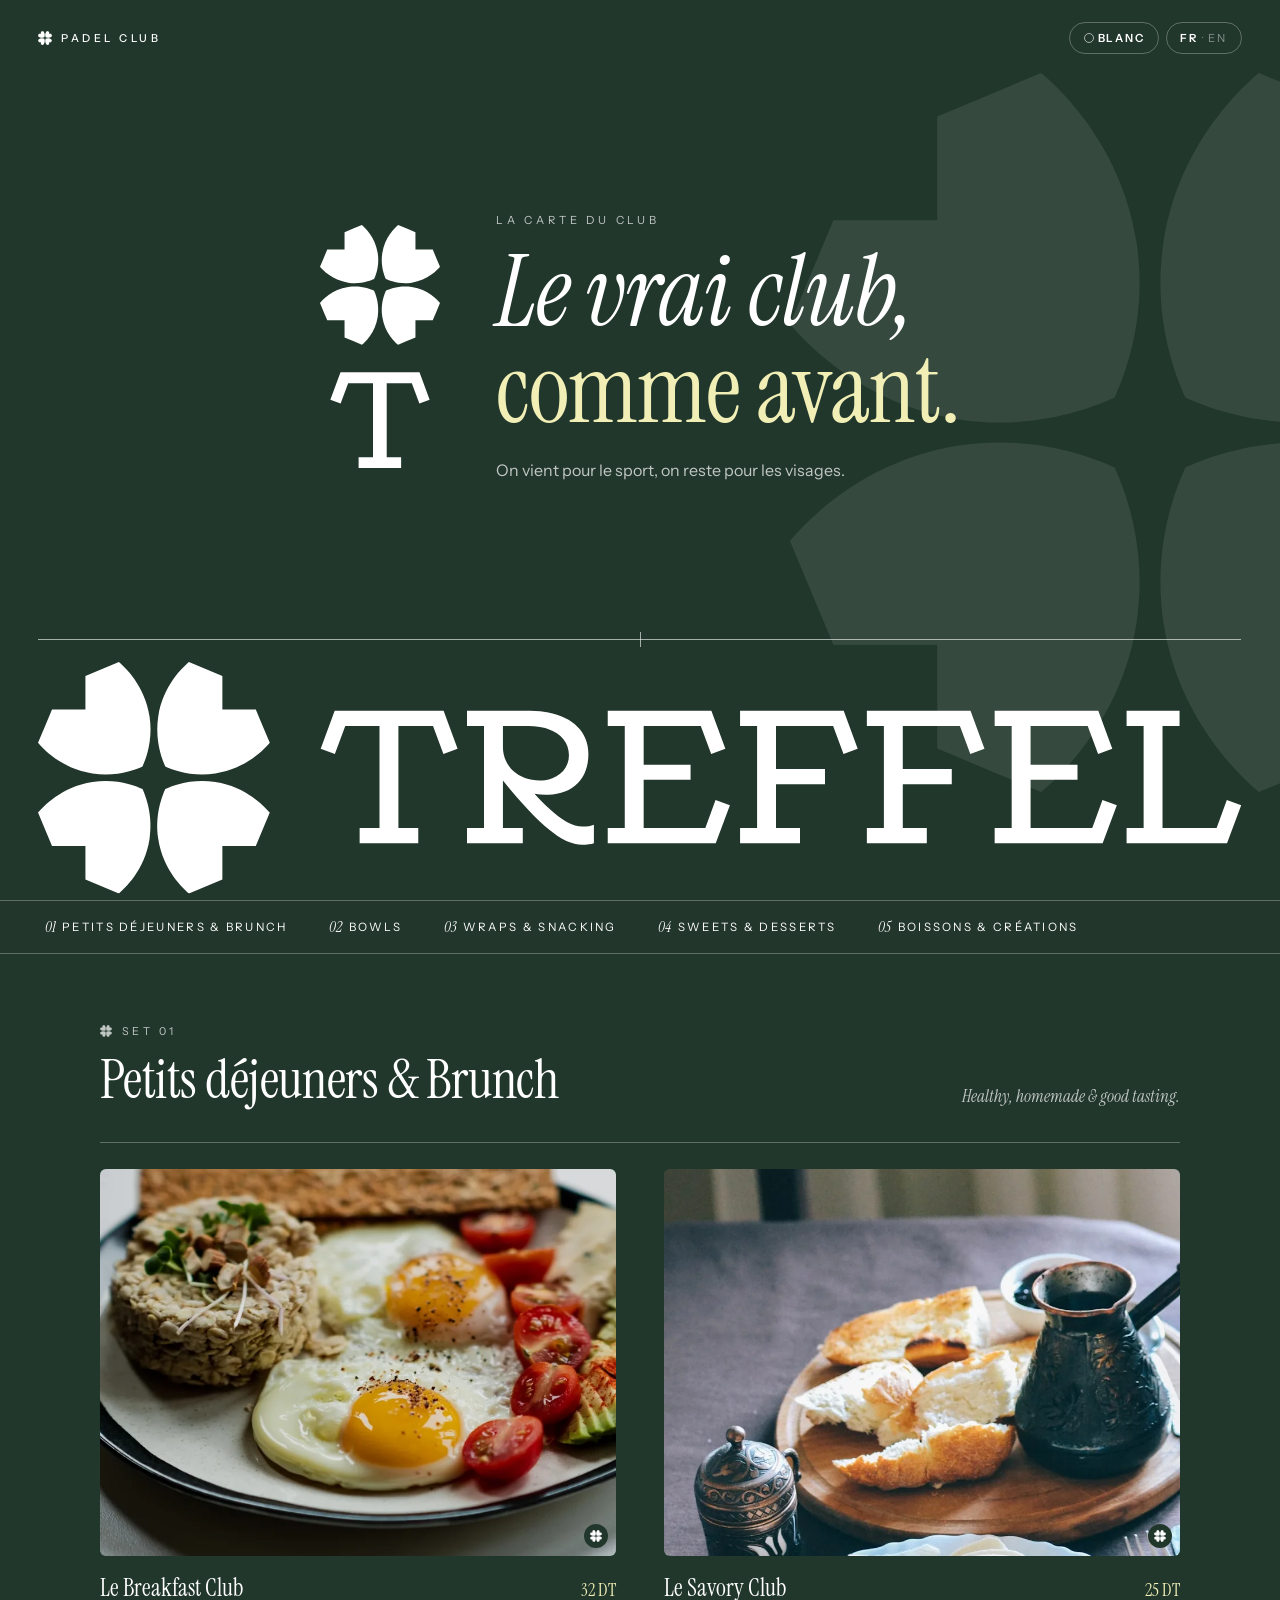
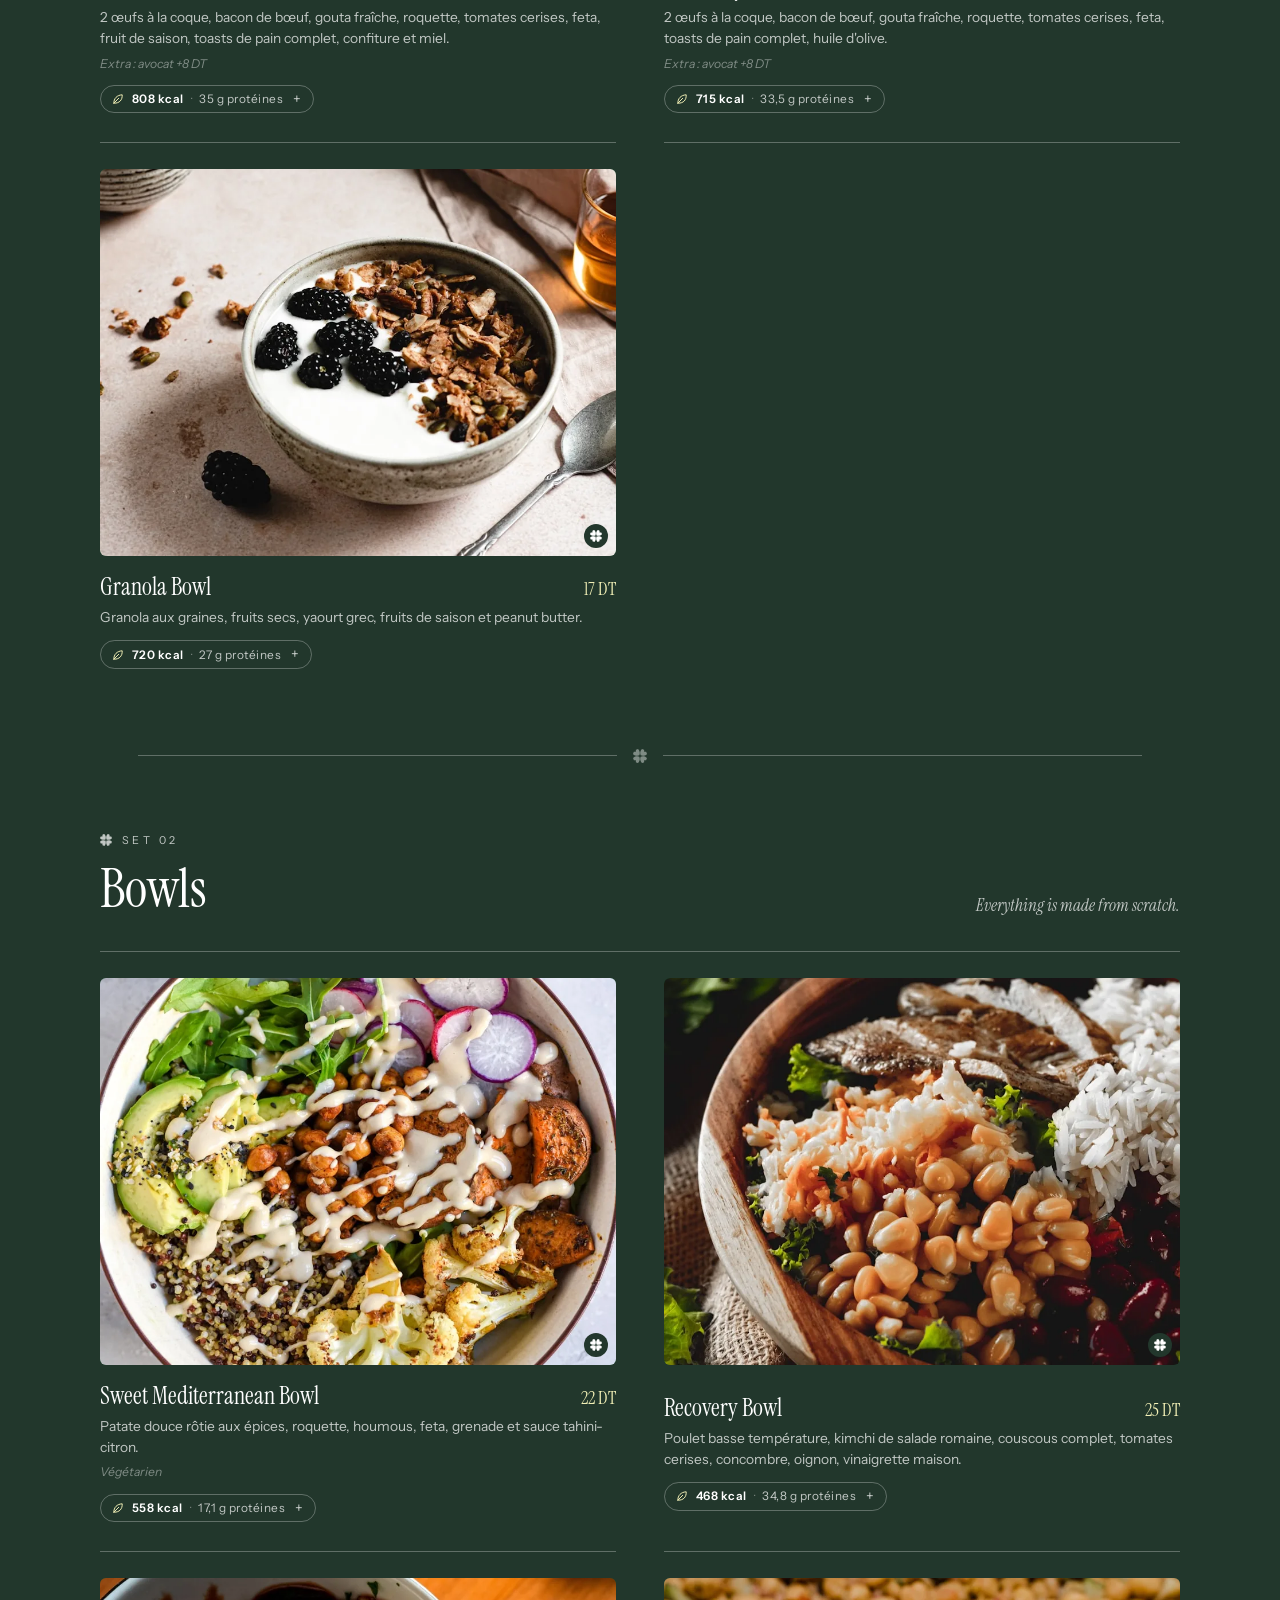
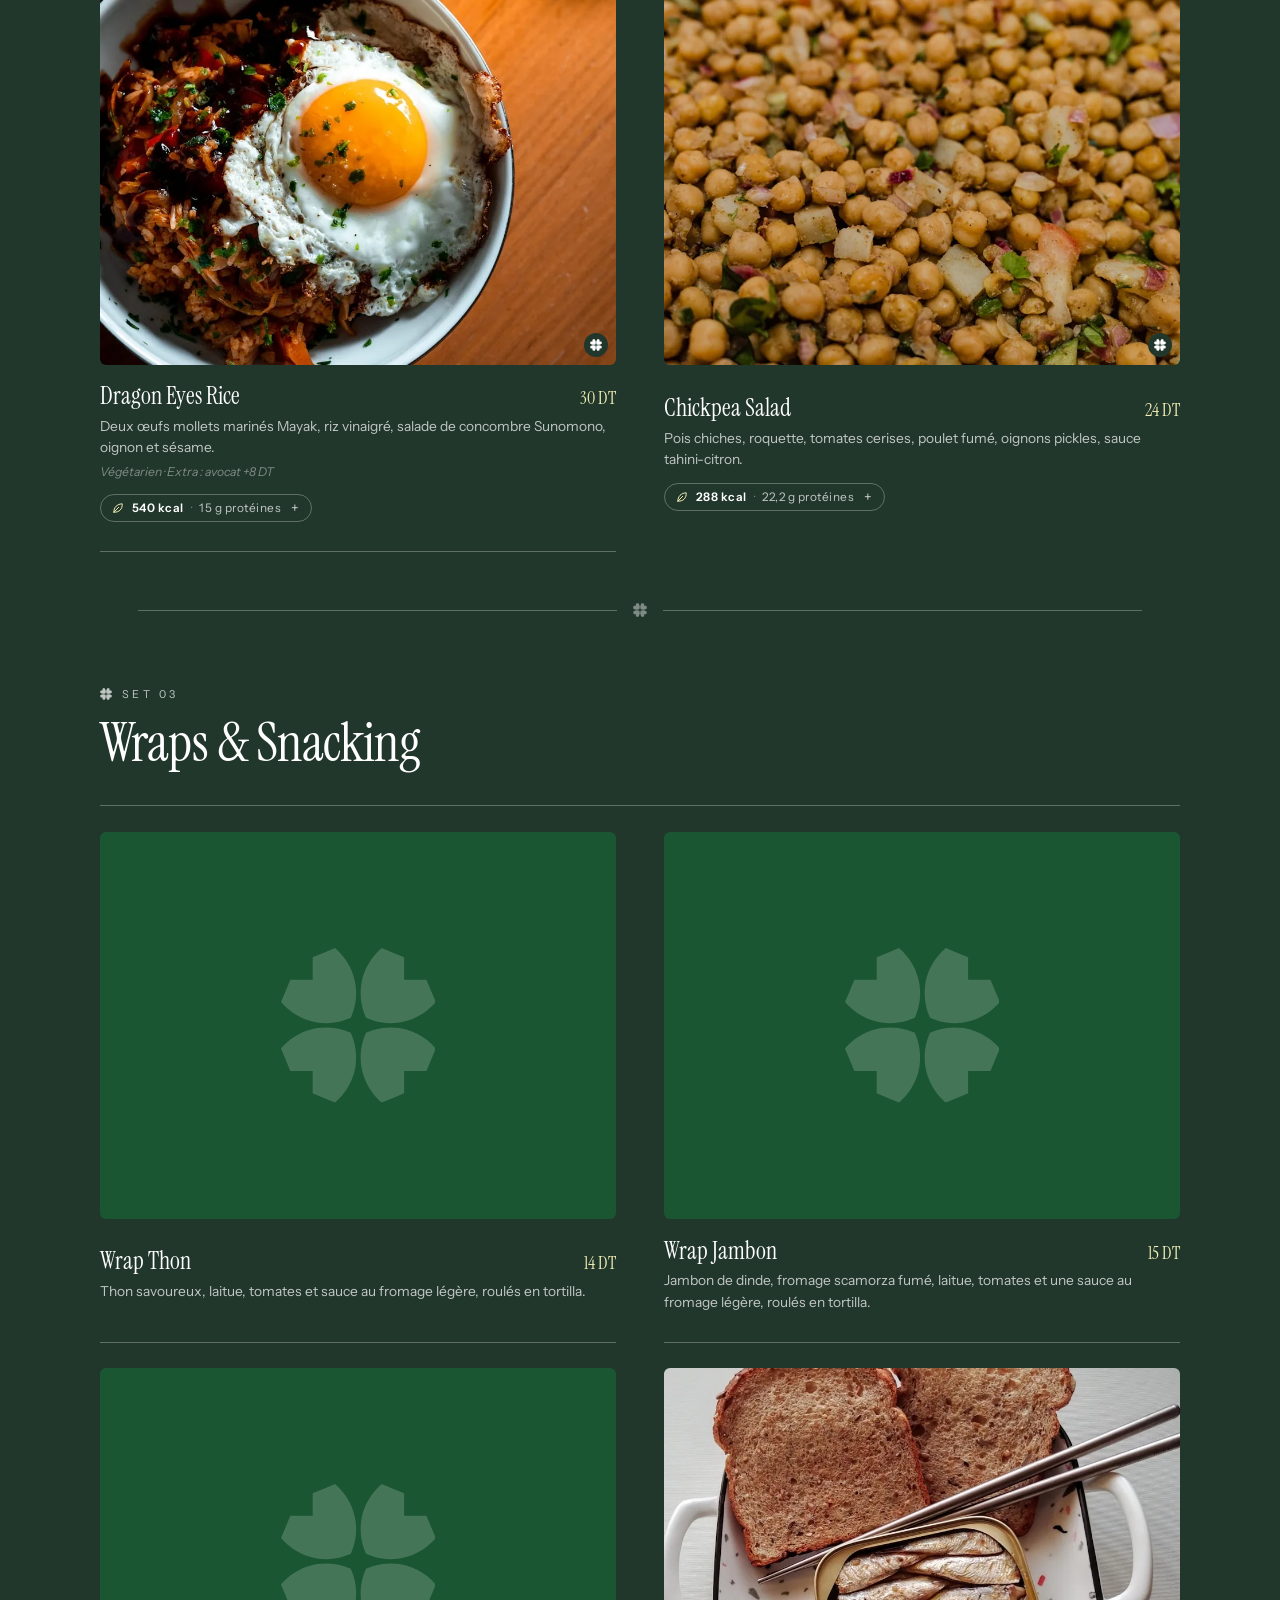
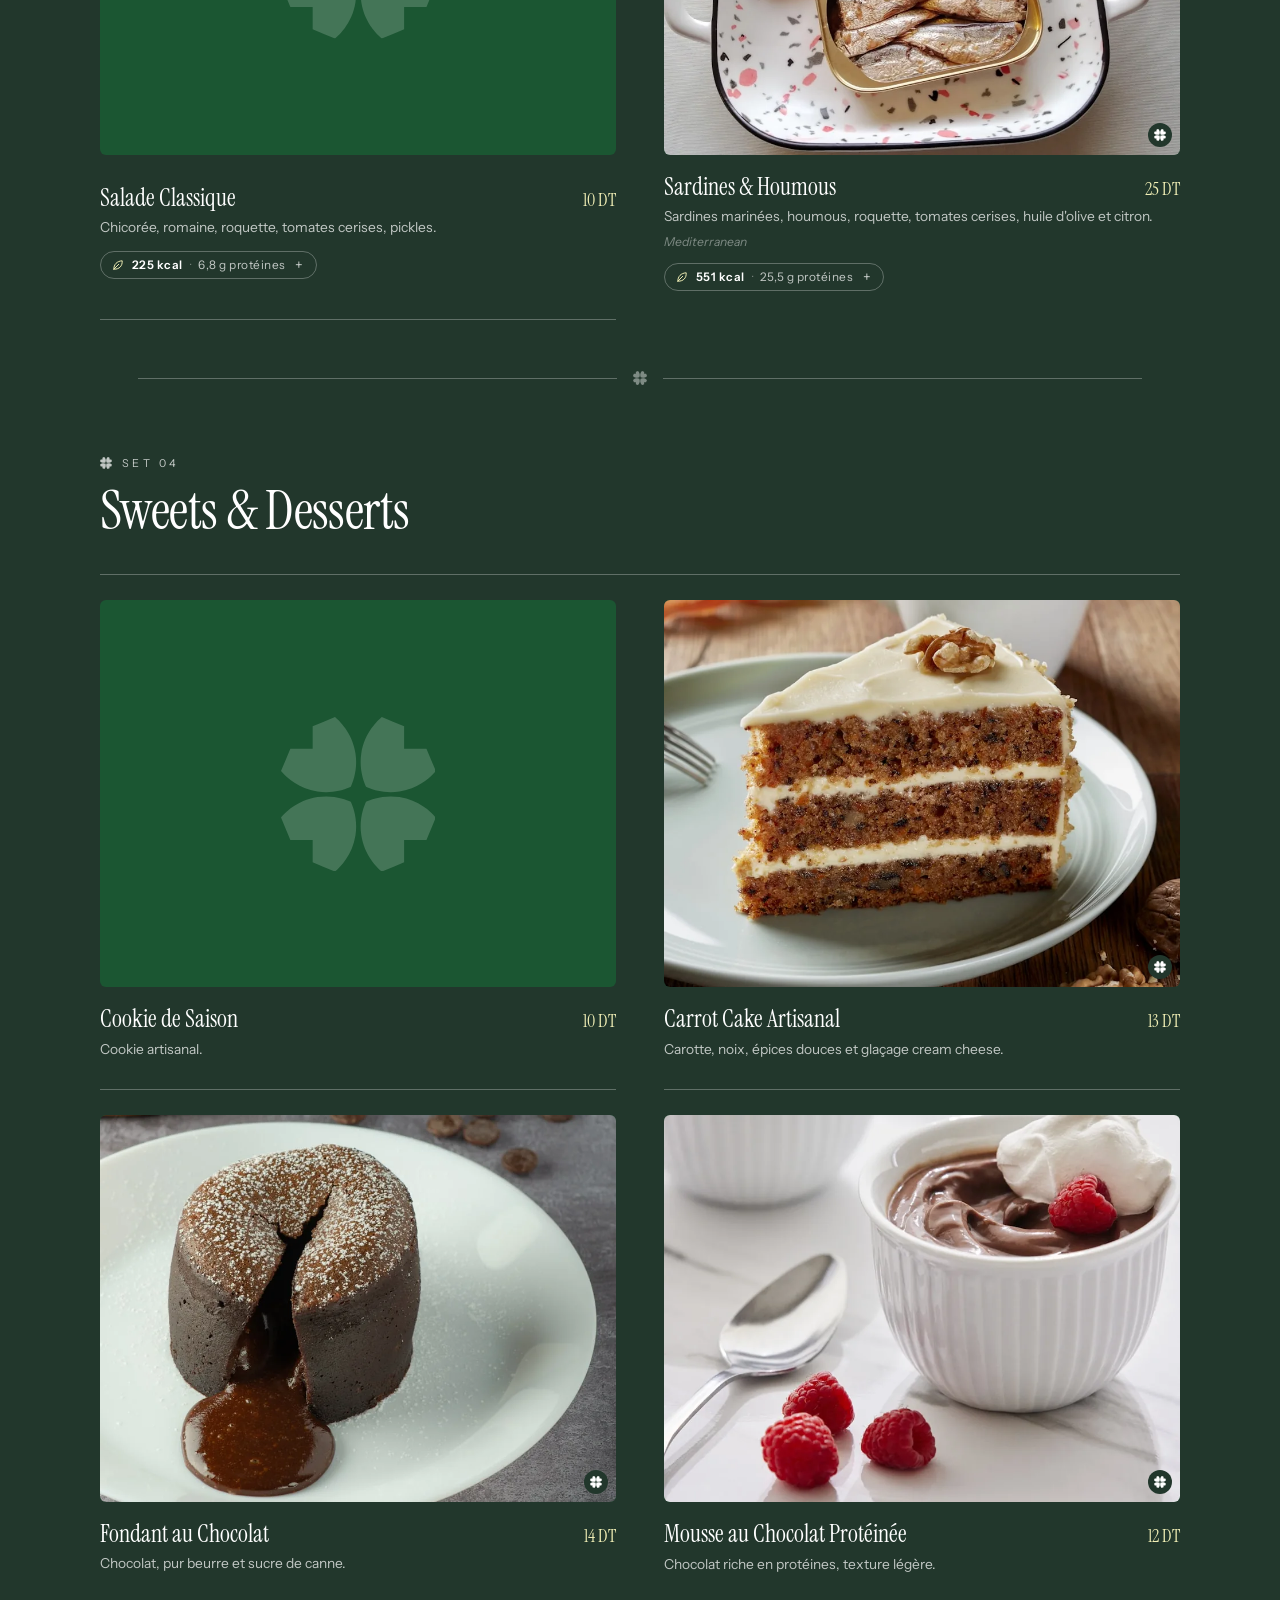
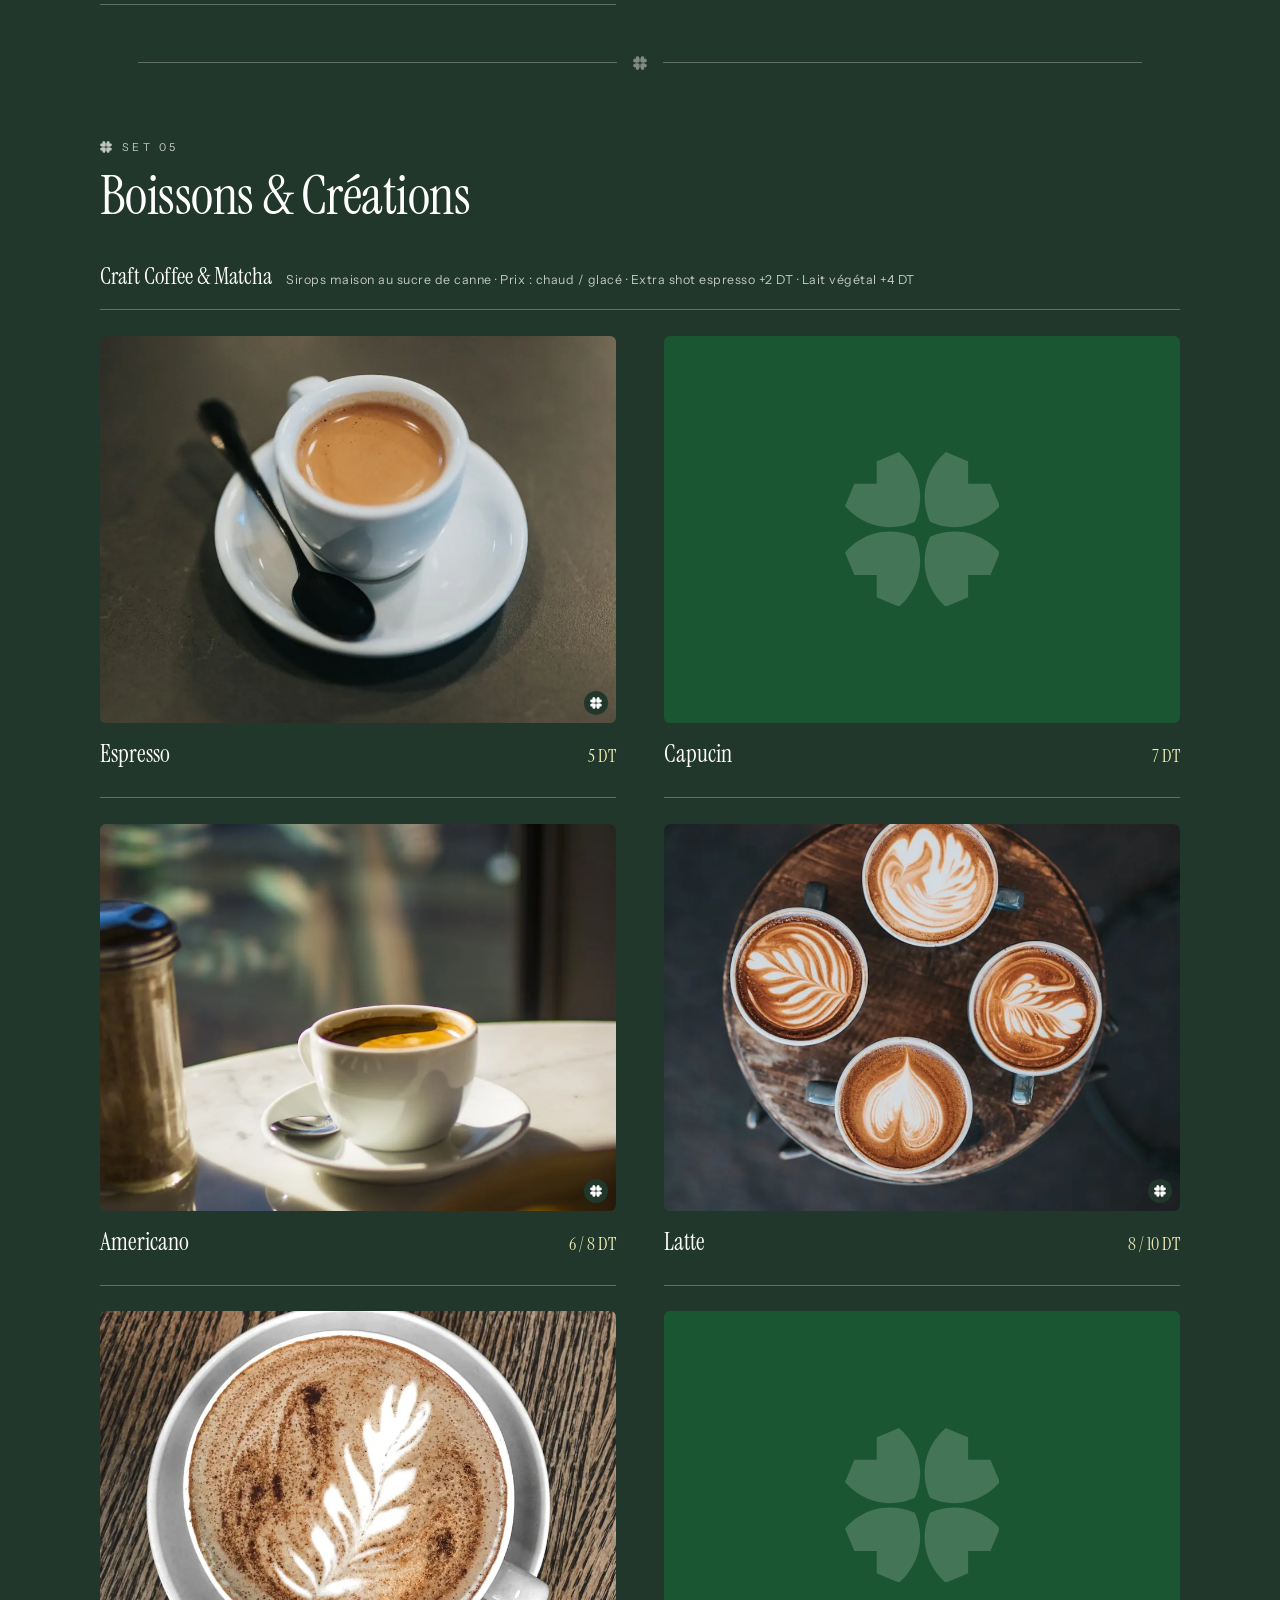
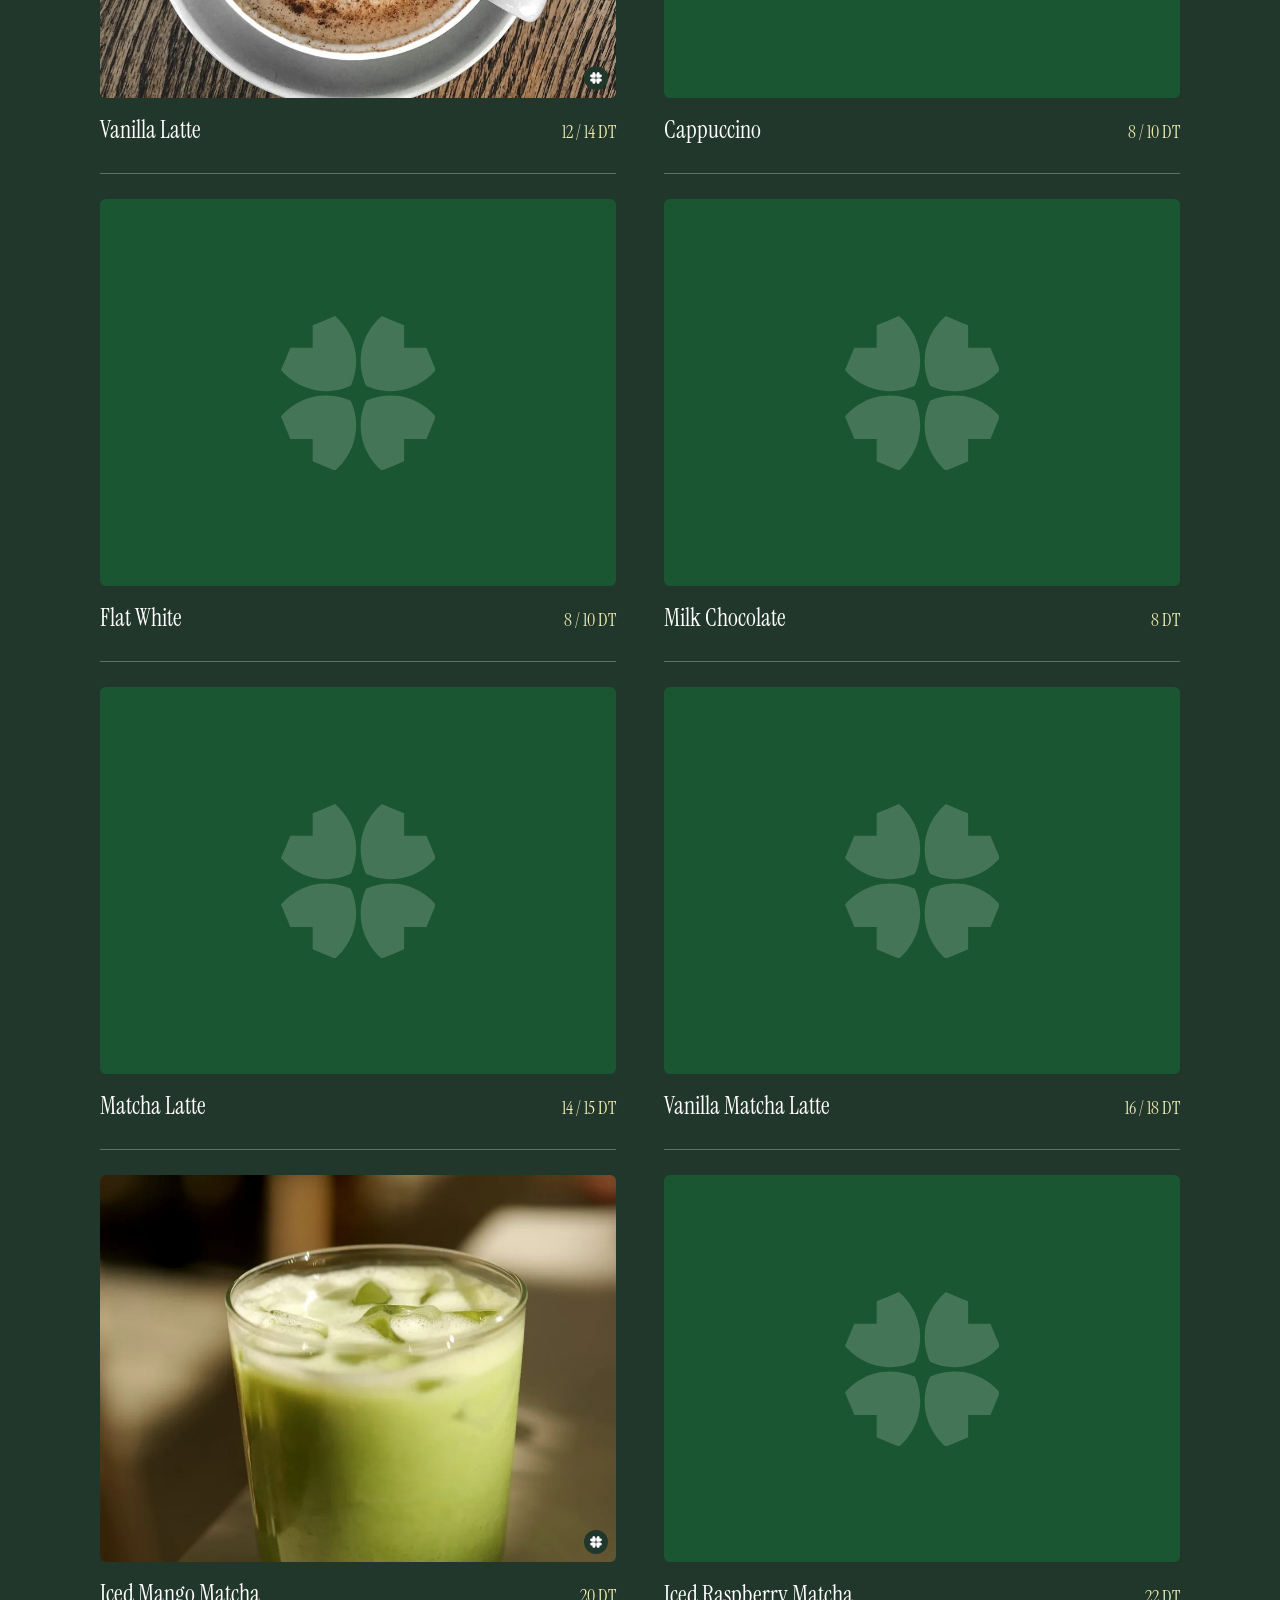
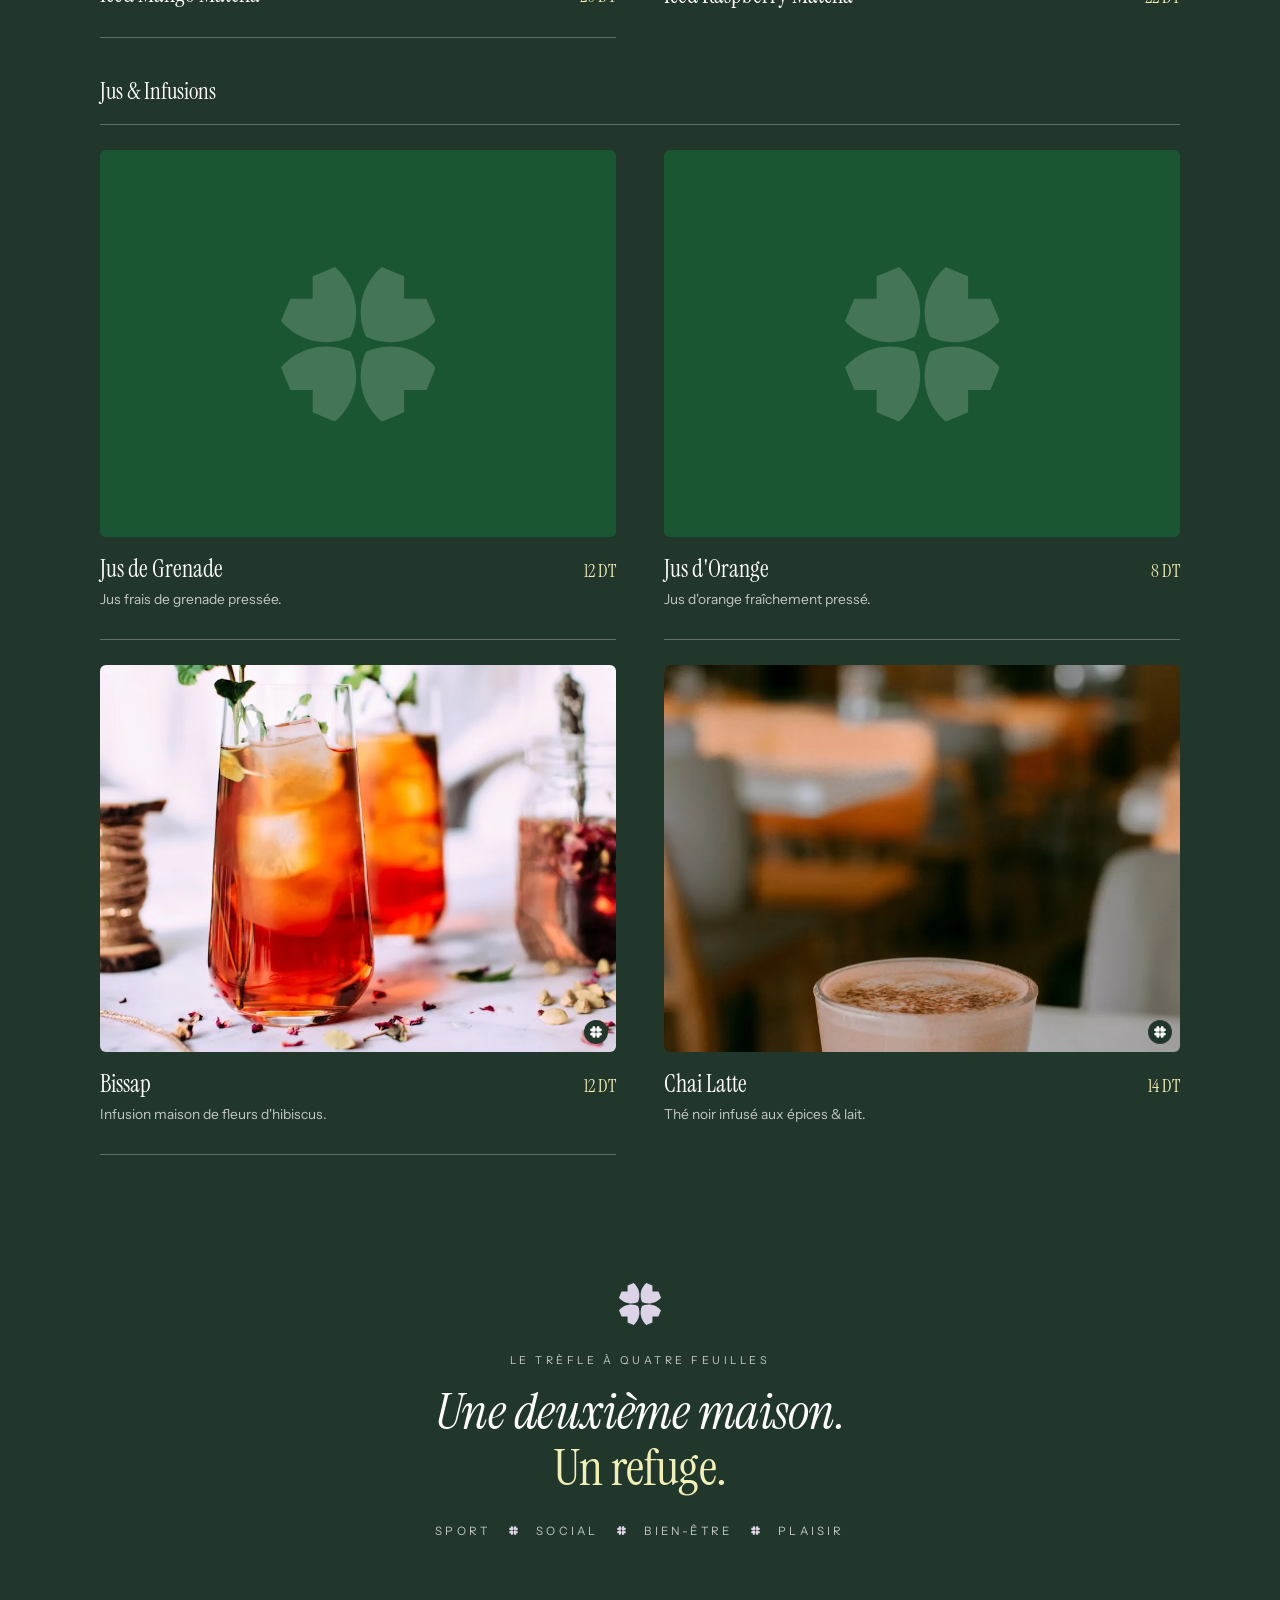
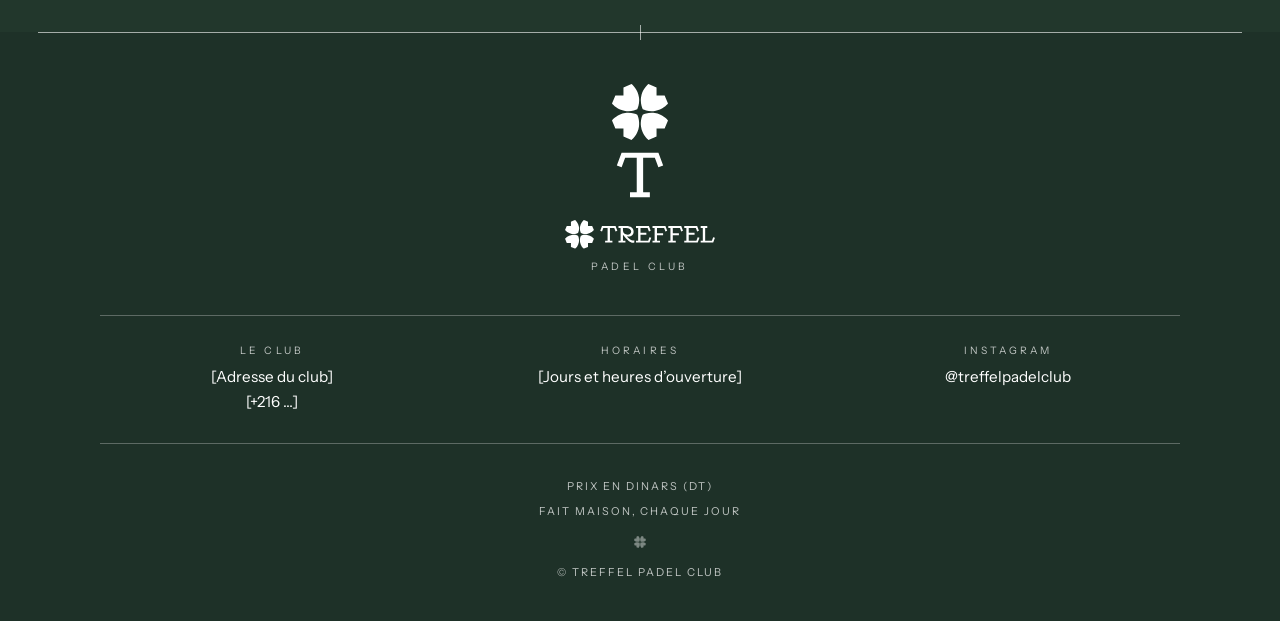
==== commit 524e3444: "Indices nutritionnels par plat : badge feuille + kcal, détail des macros au toucher Valeurs reprises" ====
--- a/index.html
+++ b/index.html
@@ -8,7 +8,7 @@
   <link rel="preconnect" href="https://fonts.googleapis.com" />
   <link rel="preconnect" href="https://fonts.gstatic.com" crossorigin />
   <link href="https://fonts.googleapis.com/css2?family=Instrument+Serif:ital@0;1&family=Instrument+Sans:wght@400;500;600&display=swap" rel="stylesheet" />
-  <link rel="stylesheet" href="css/style.css?v=10" />
+  <link rel="stylesheet" href="css/style.css?v=11" />
   <link rel="stylesheet" href="css/pattern.css?v=2" />
 </head>
 <body>
@@ -118,7 +118,7 @@
     </div>
   </footer>
 
-  <script src="js/menu-data.js?v=6"></script>
-  <script src="js/app.js?v=6"></script>
+  <script src="js/menu-data.js?v=7"></script>
+  <script src="js/app.js?v=7"></script>
 </body>
 </html>
--- a/css/style.css
+++ b/css/style.css
@@ -506,6 +506,89 @@
   margin-top: 0.3rem;
 }
 
+/* --- indices nutritionnels --- */
+
+.nutri { margin-top: 0.75rem; }
+
+.nutri summary {
+  display: inline-flex;
+  align-items: center;
+  gap: 0.45rem;
+  list-style: none;
+  cursor: pointer;
+  padding: 0.38rem 0.75rem 0.38rem 0.6rem;
+  border: 1px solid var(--line);
+  border-radius: 999px;
+  font-size: 0.74rem;
+  letter-spacing: 0.04em;
+  color: var(--ink-soft);
+  transition: border-color 0.25s, color 0.25s;
+  -webkit-tap-highlight-color: transparent;
+}
+
+.nutri summary::-webkit-details-marker { display: none; }
+.nutri summary:hover { border-color: var(--line-strong); color: var(--ink); }
+
+.nutri-icon { width: 14px; height: 14px; fill: none; color: var(--accent); flex: none; }
+.nutri-kcal { font-weight: 600; color: var(--ink); }
+.nutri-dot { opacity: 0.5; }
+
+.nutri-more {
+  margin-left: 0.15rem;
+  font-size: 0.9rem;
+  line-height: 1;
+  transition: transform 0.3s var(--ease);
+}
+
+.nutri[open] .nutri-more { transform: rotate(45deg); }
+.nutri[open] summary { border-color: var(--line-strong); color: var(--ink); }
+
+.nutri-grid {
+  display: grid;
+  grid-template-columns: repeat(4, minmax(0, 1fr));
+  margin-top: 0.7rem;
+  border-top: 1px solid var(--line);
+  border-bottom: 1px solid var(--line);
+  animation: nutri-in 0.4s var(--ease);
+}
+
+.nutri-cell {
+  display: flex;
+  flex-direction: column;
+  gap: 0.15rem;
+  padding: 0.65rem 0.3rem;
+  text-align: center;
+}
+
+.nutri-cell + .nutri-cell { border-left: 1px solid var(--line); }
+
+.nutri-val {
+  font-family: var(--serif);
+  font-size: 1.15rem;
+  line-height: 1.1;
+  color: var(--ink);
+  font-variant-numeric: tabular-nums;
+}
+
+.nutri-lbl {
+  font-size: 0.62rem;
+  letter-spacing: 0.14em;
+  text-transform: uppercase;
+  color: var(--ink-soft);
+}
+
+.nutri-note {
+  font-size: 0.68rem;
+  font-style: italic;
+  color: var(--ink-faint);
+  margin-top: 0.45rem;
+}
+
+@keyframes nutri-in {
+  from { opacity: 0; transform: translateY(-4px); }
+  to   { opacity: 1; transform: none; }
+}
+
 /* --- séparateur entre sets : ligne de court + trèfle --- */
 
 .rule {
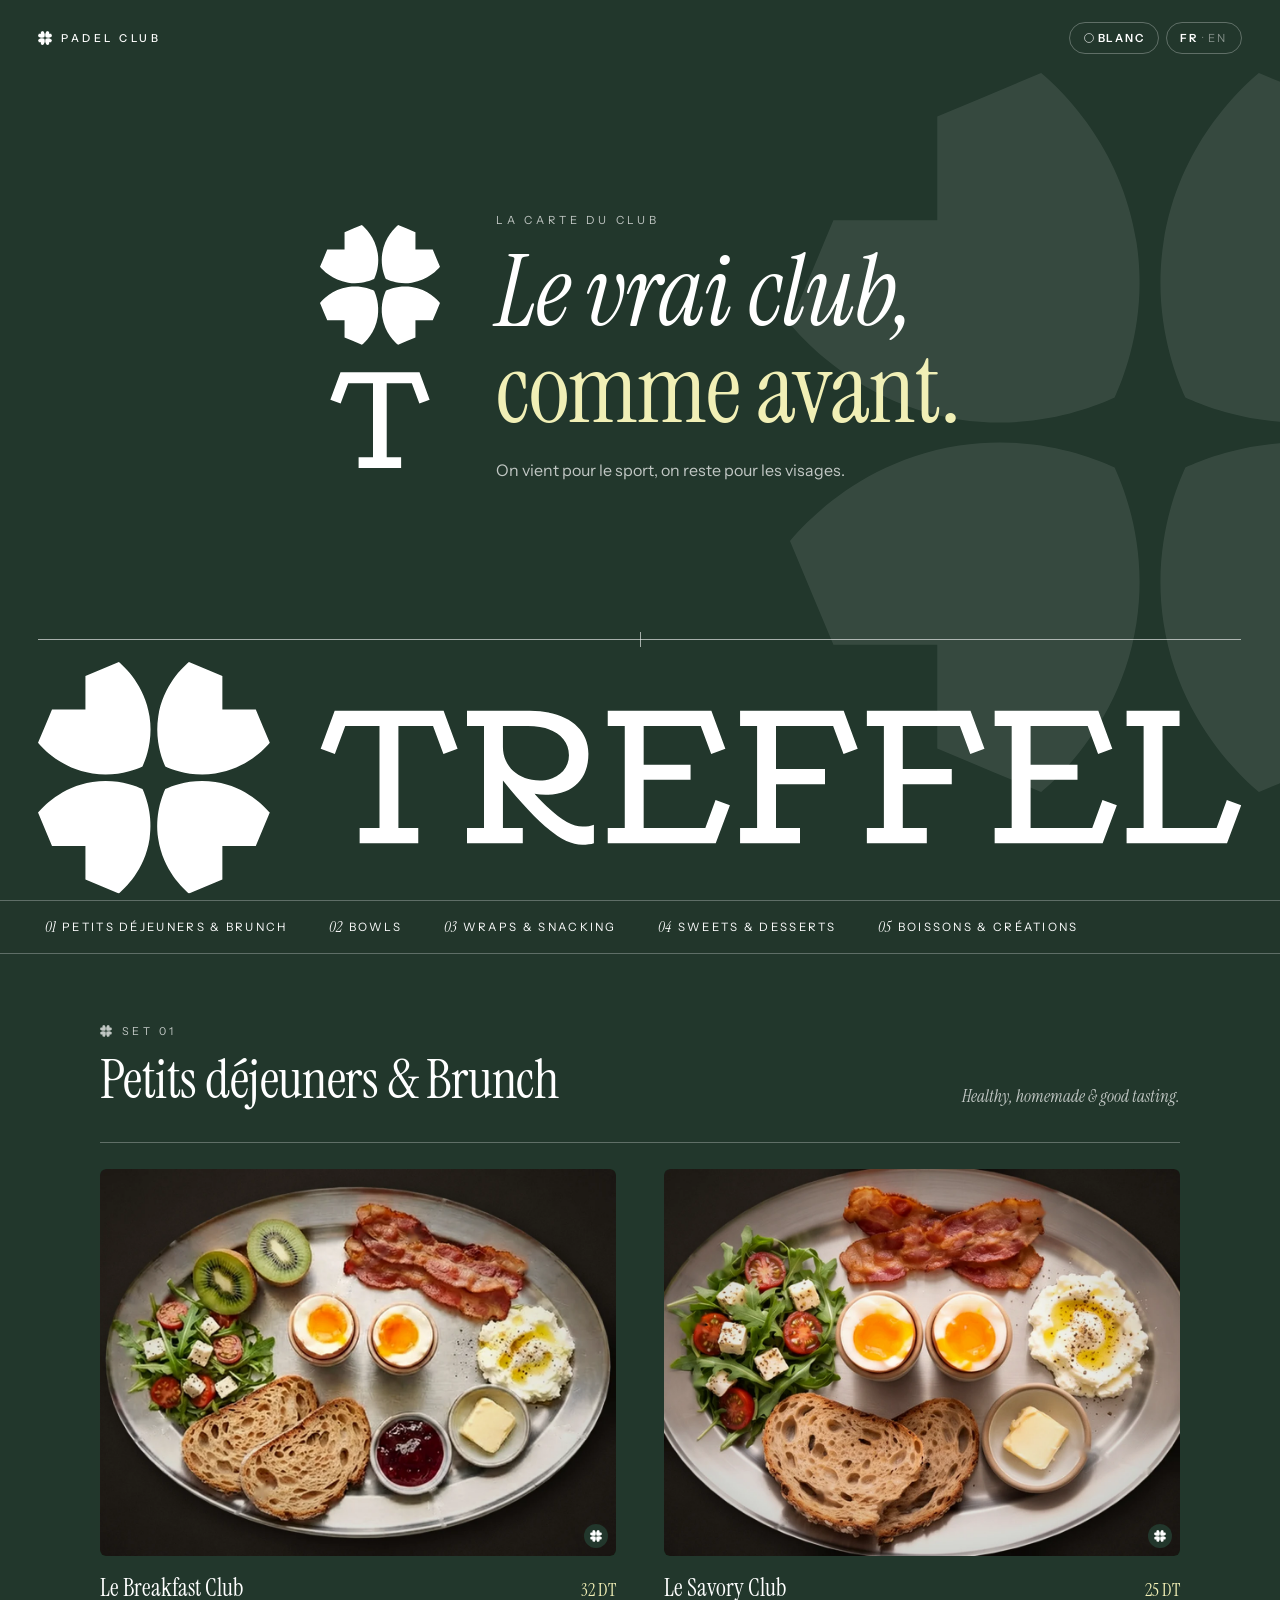
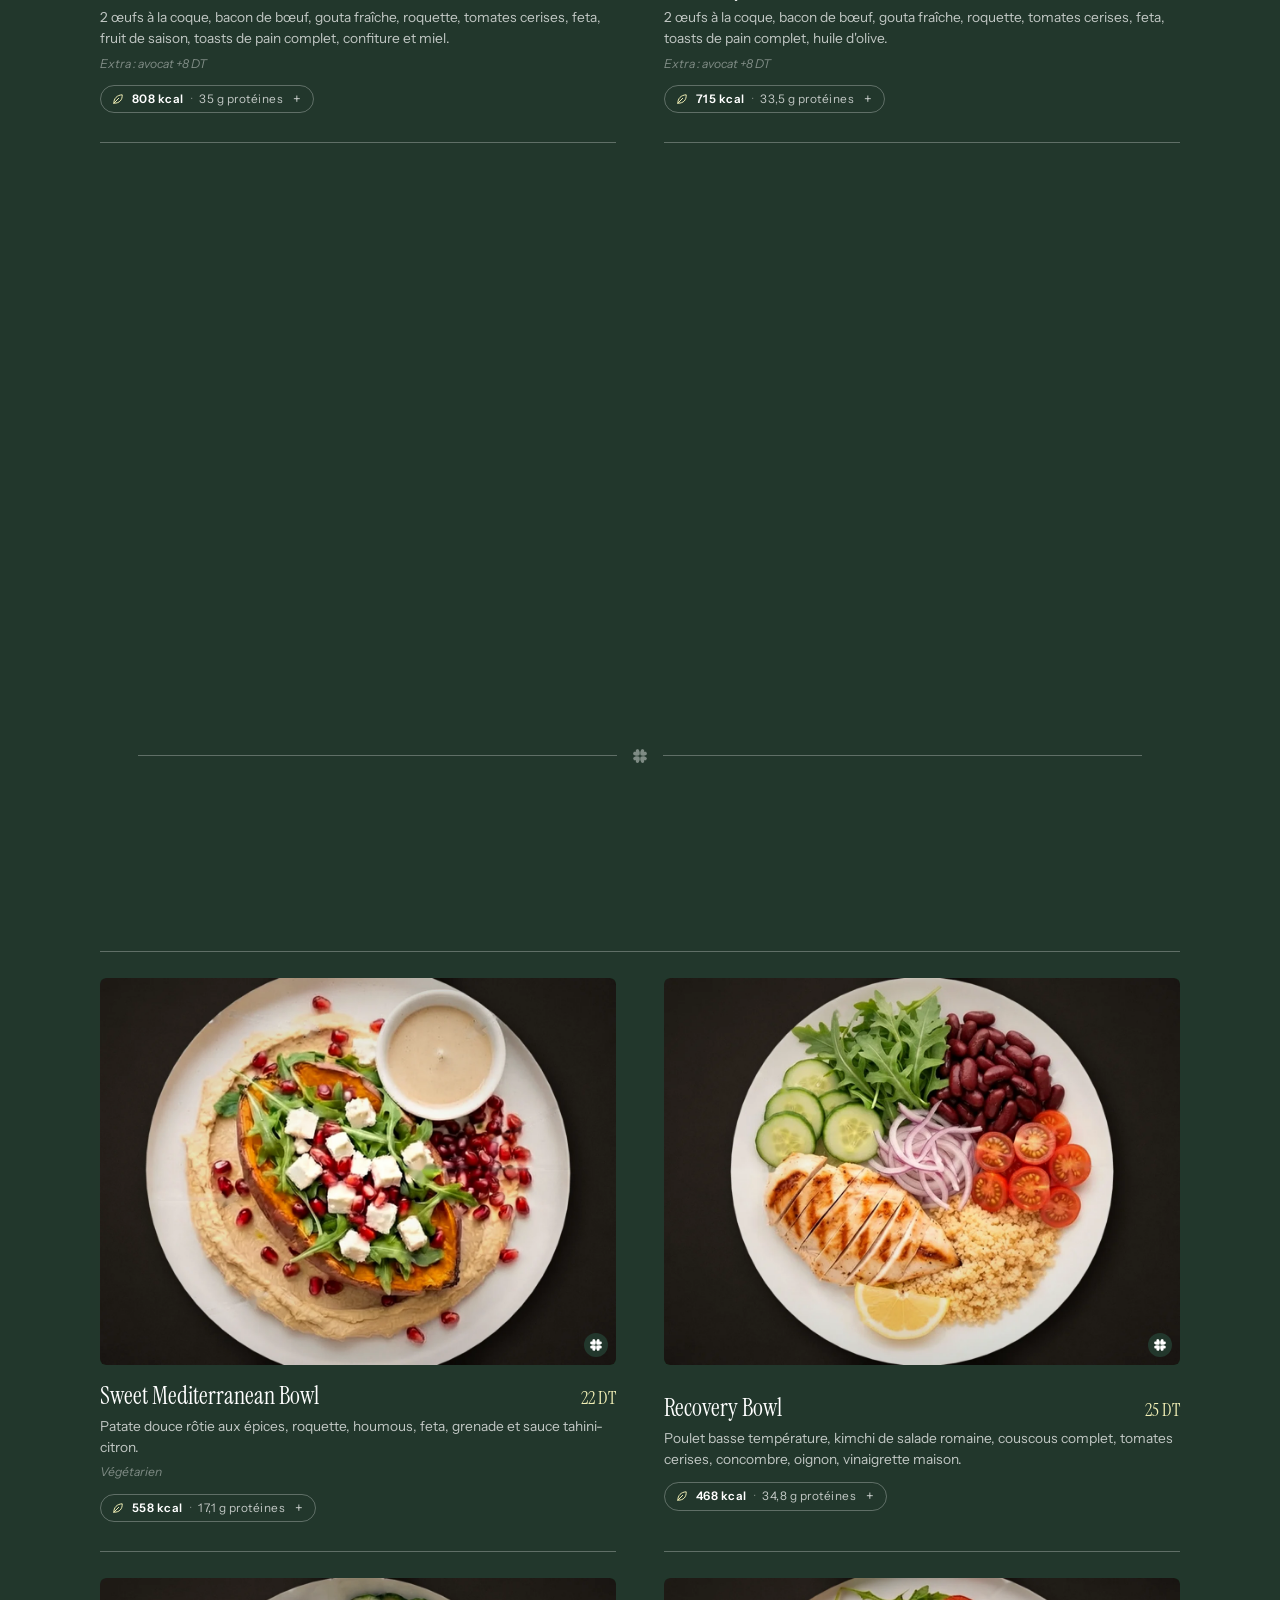
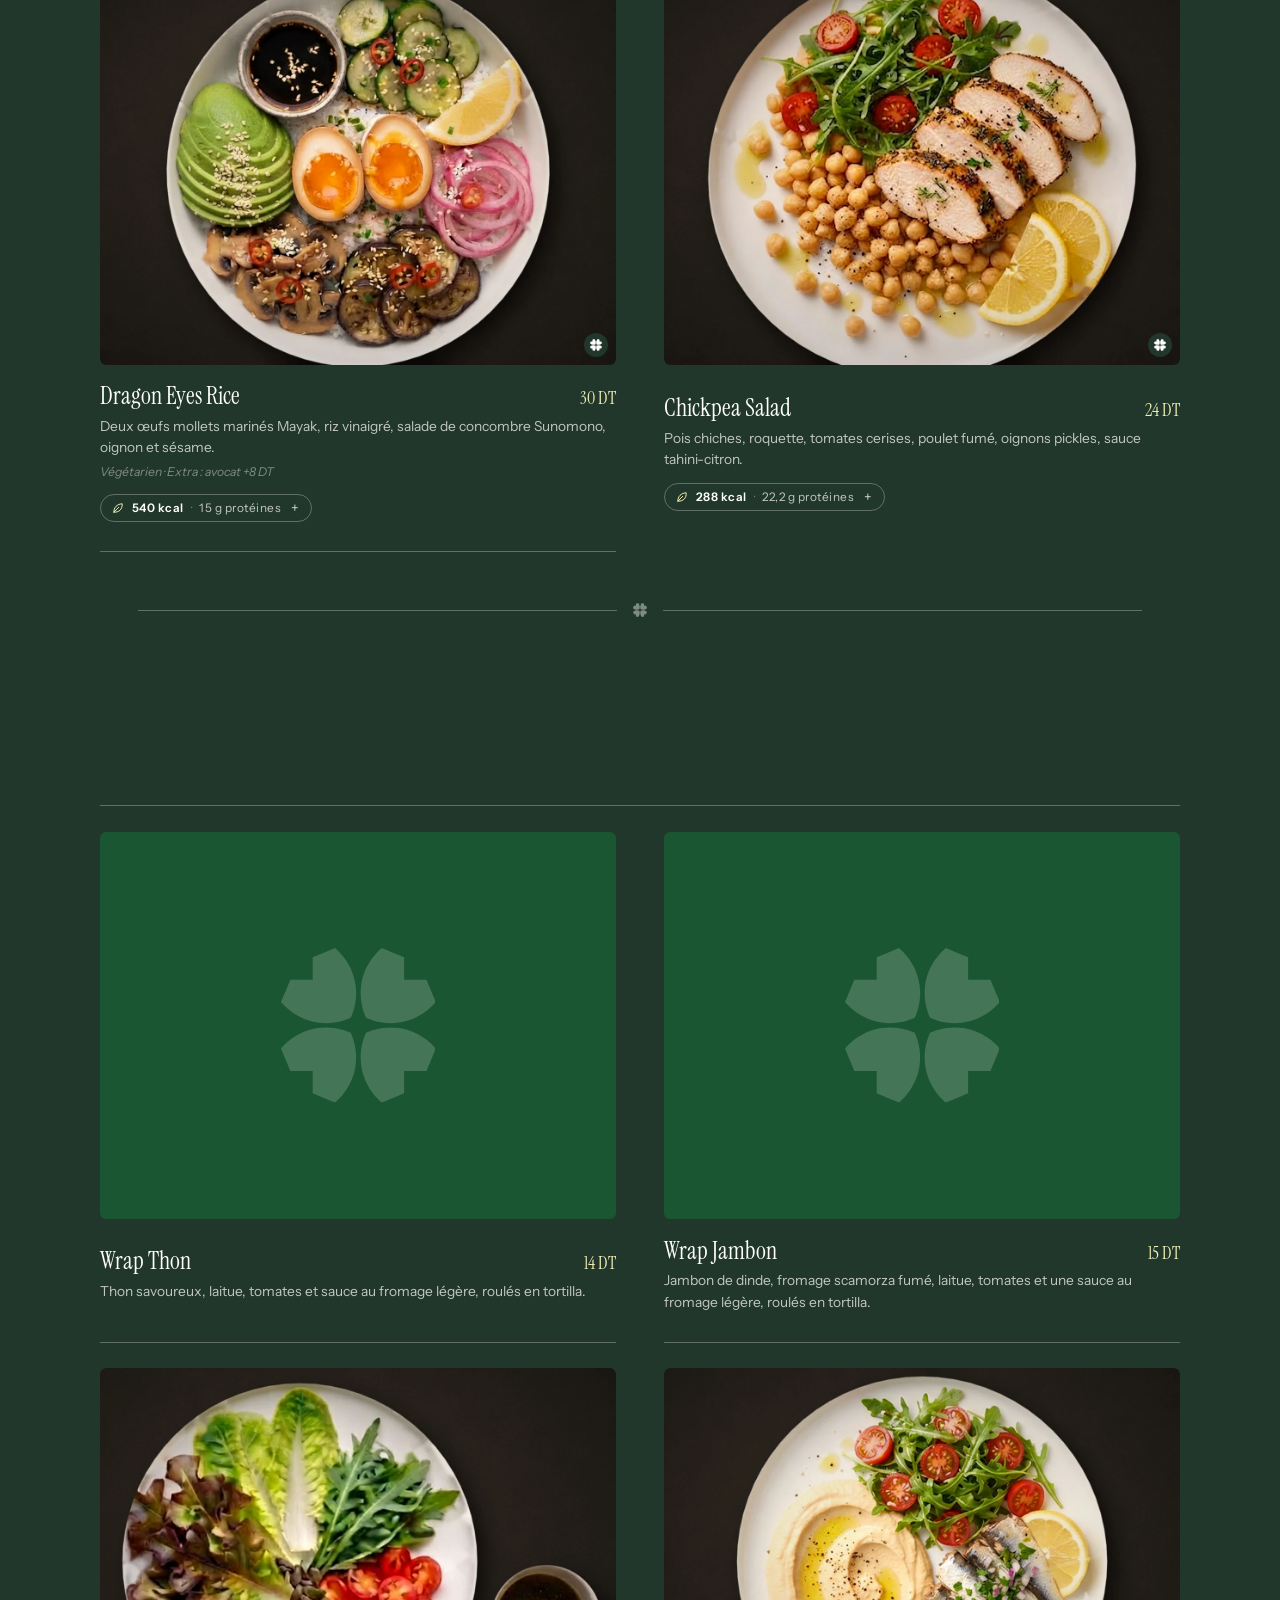
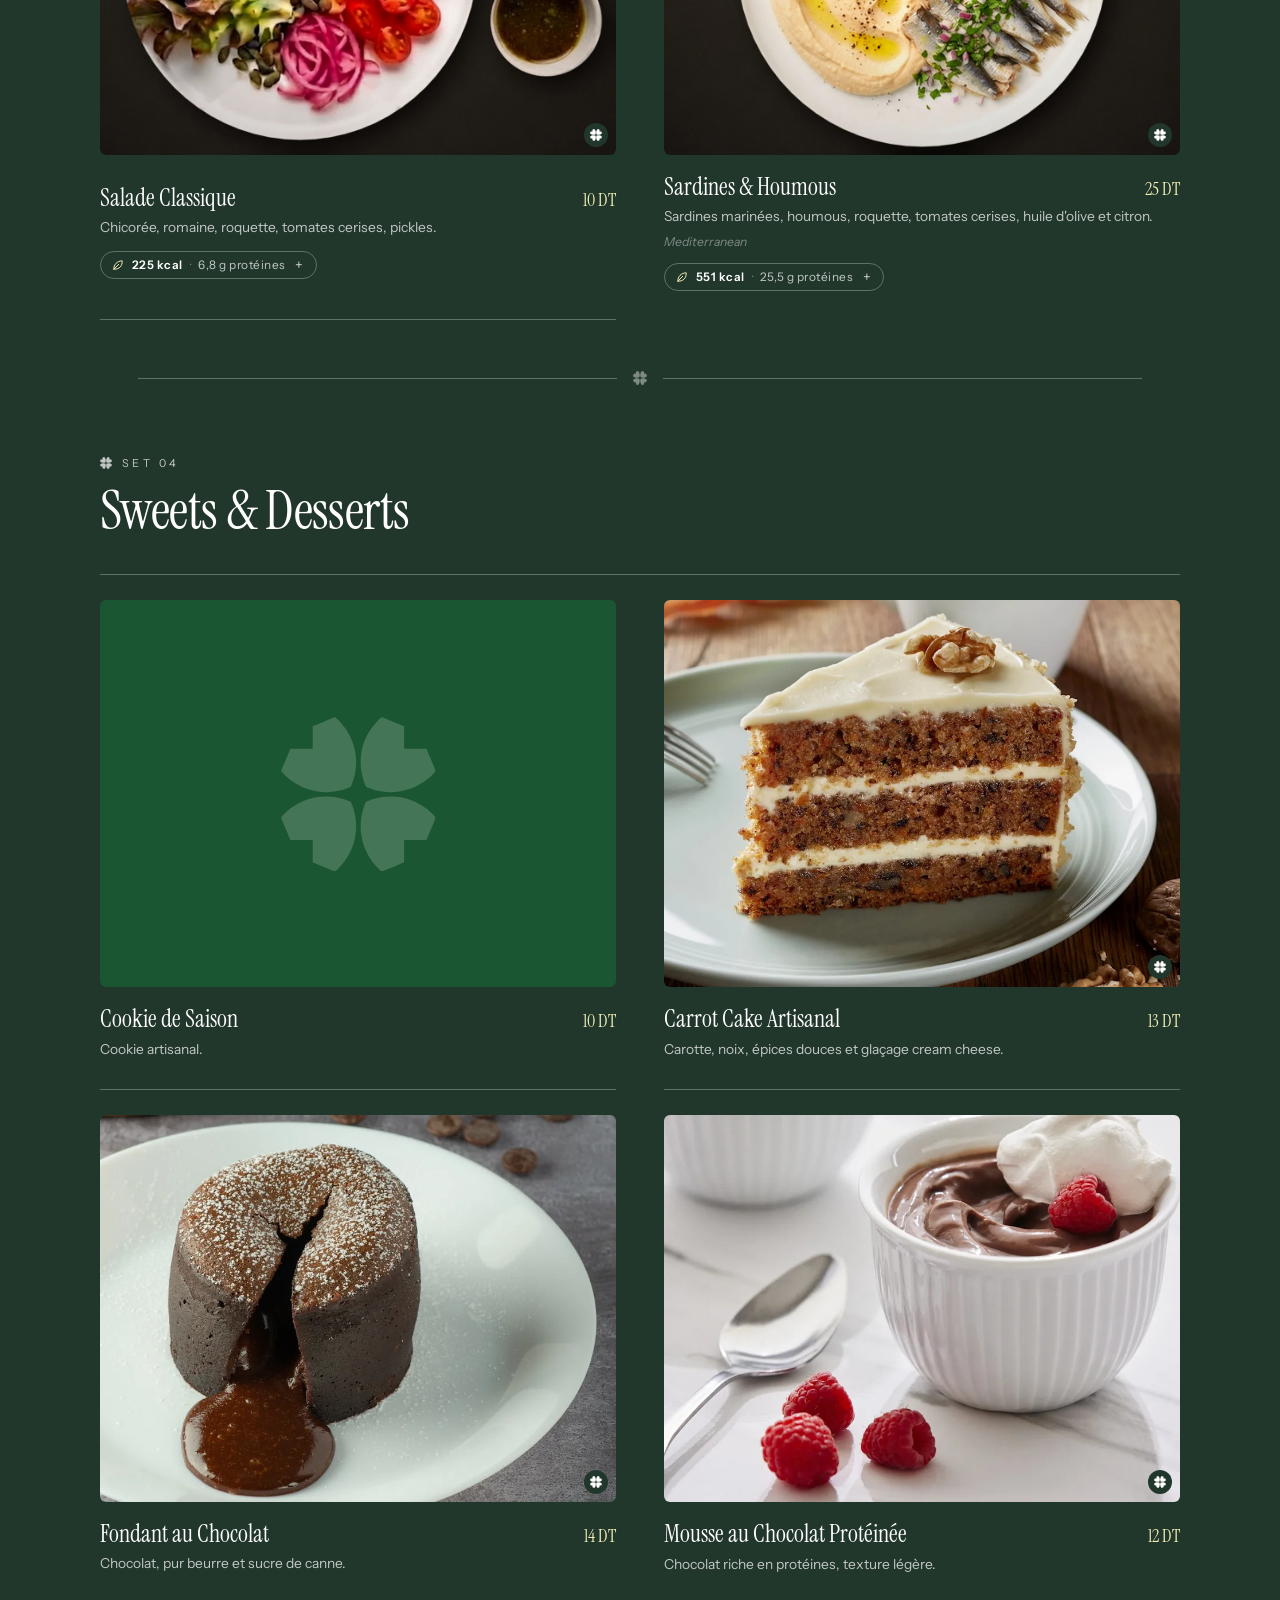
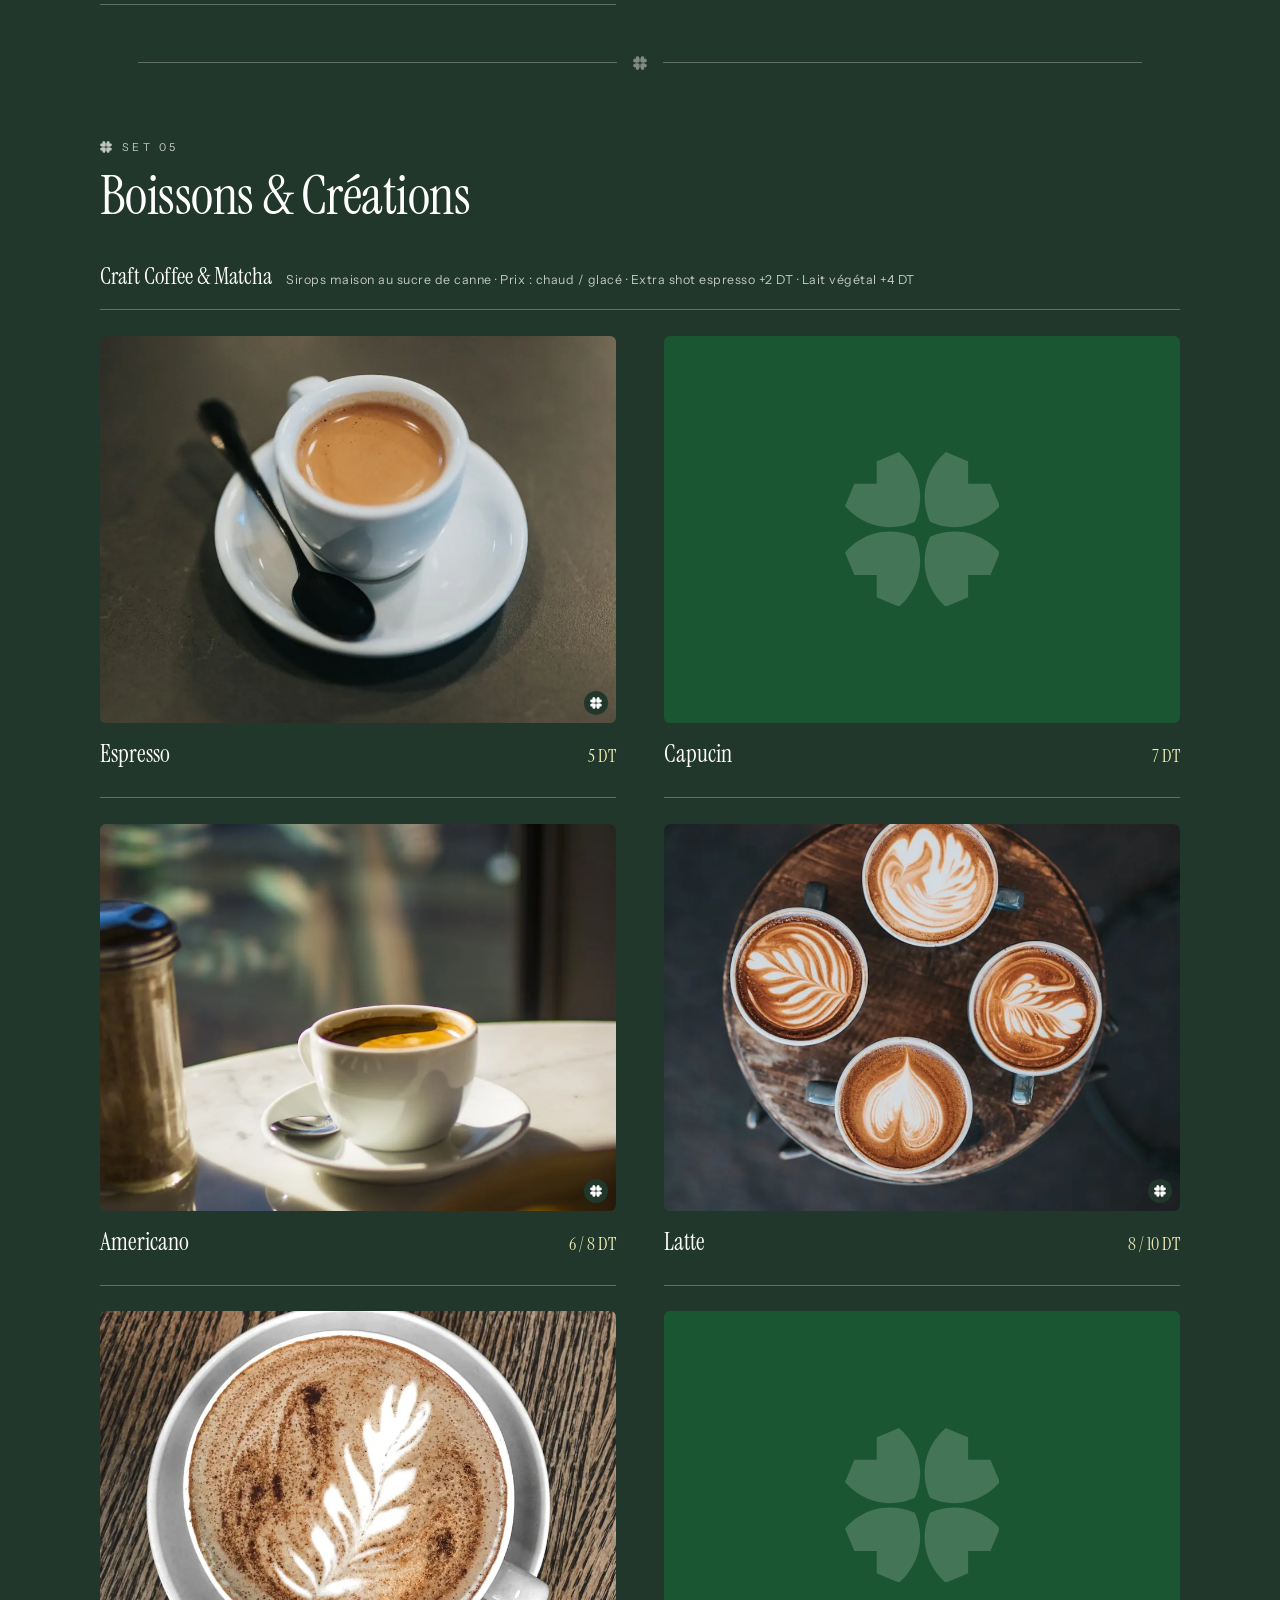
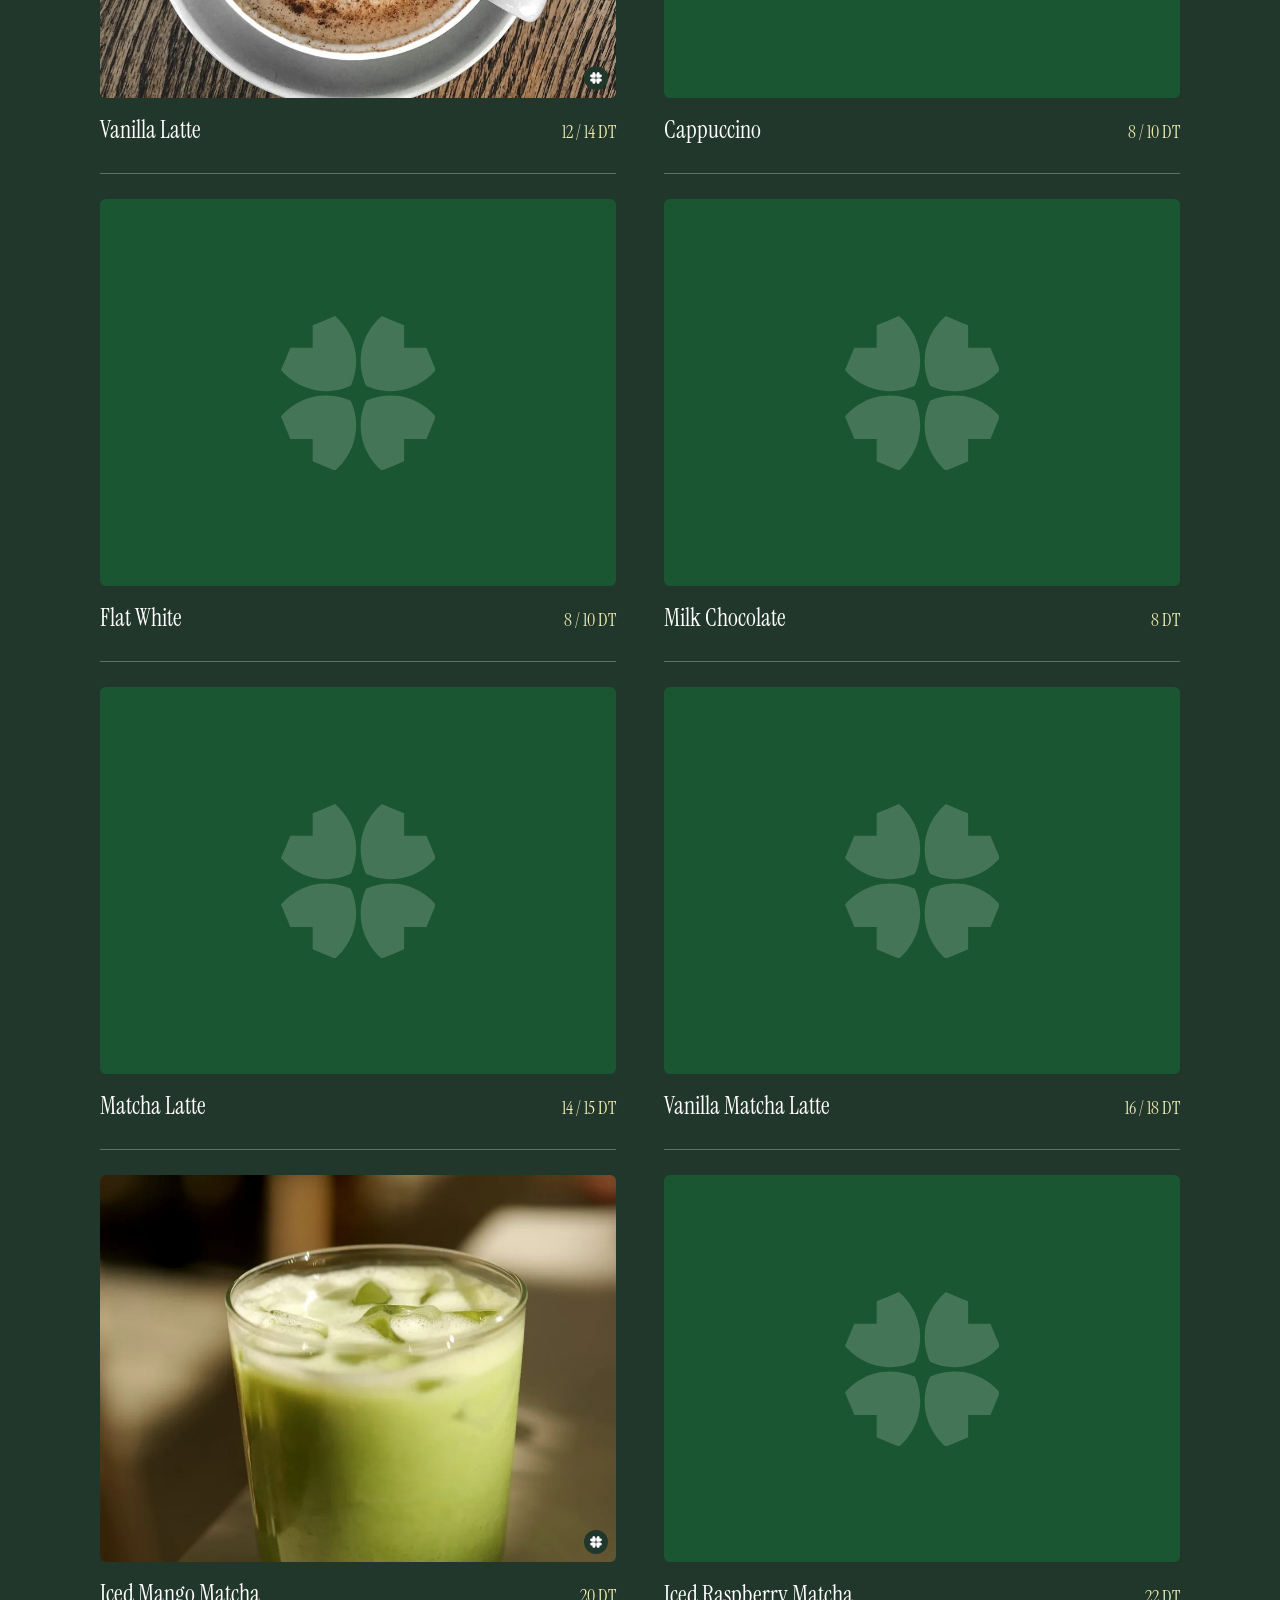
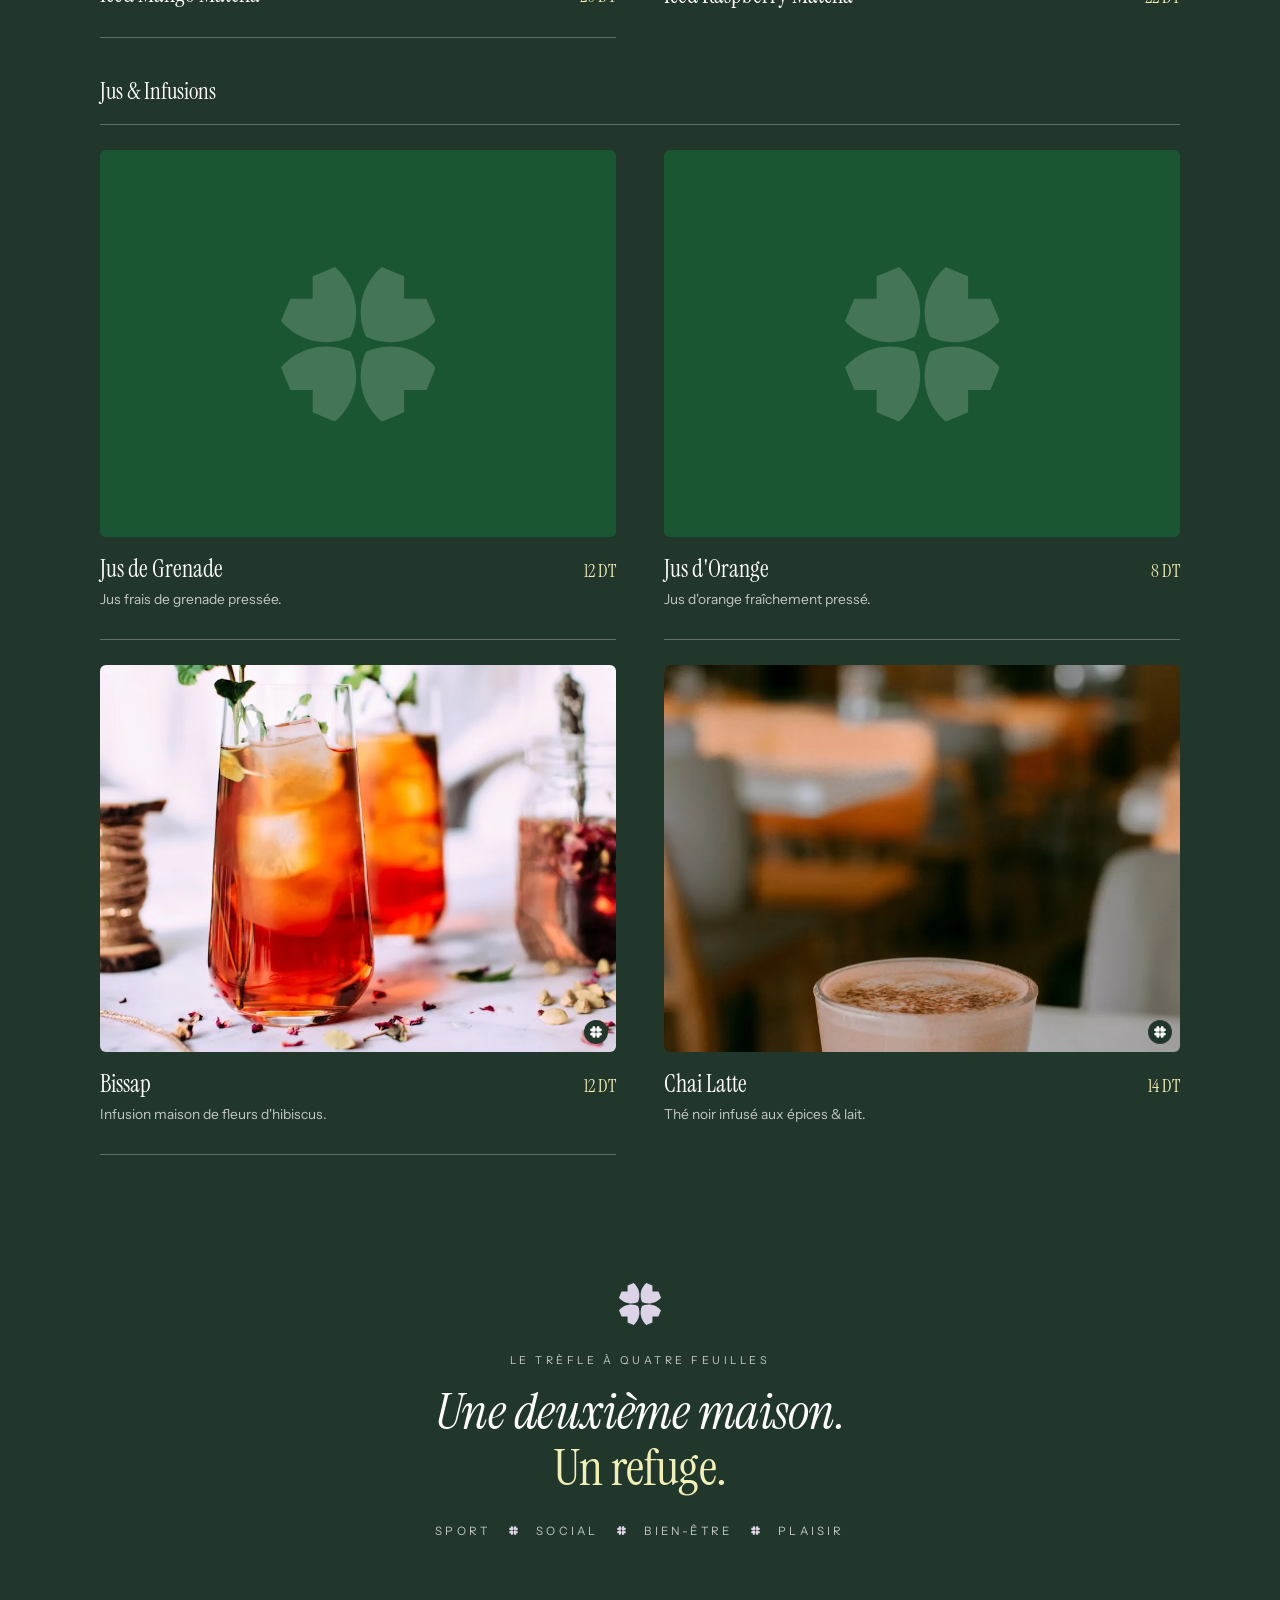
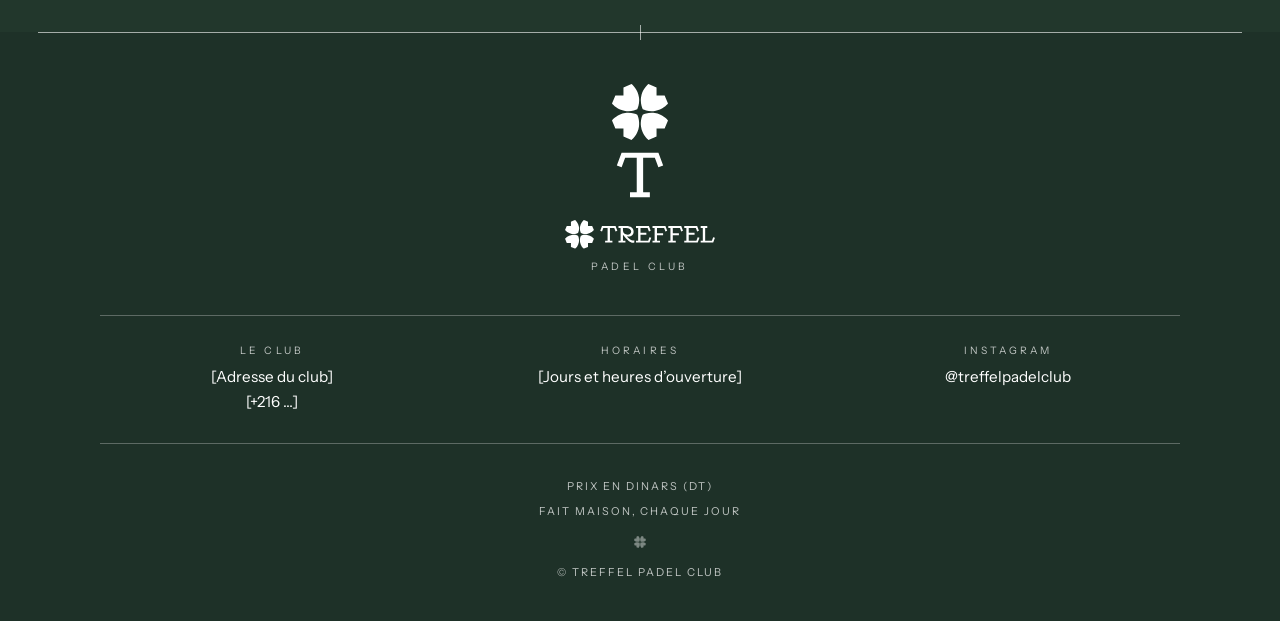
==== commit b39e402f: "Photos du club pour 9 plats : fiches de production nettoyées, cadrage serré, fond pierre Étiquettes " ====
--- a/index.html
+++ b/index.html
@@ -119,6 +119,6 @@
   </footer>
 
   <script src="js/menu-data.js?v=7"></script>
-  <script src="js/app.js?v=7"></script>
+  <script src="js/app.js?v=8"></script>
 </body>
 </html>
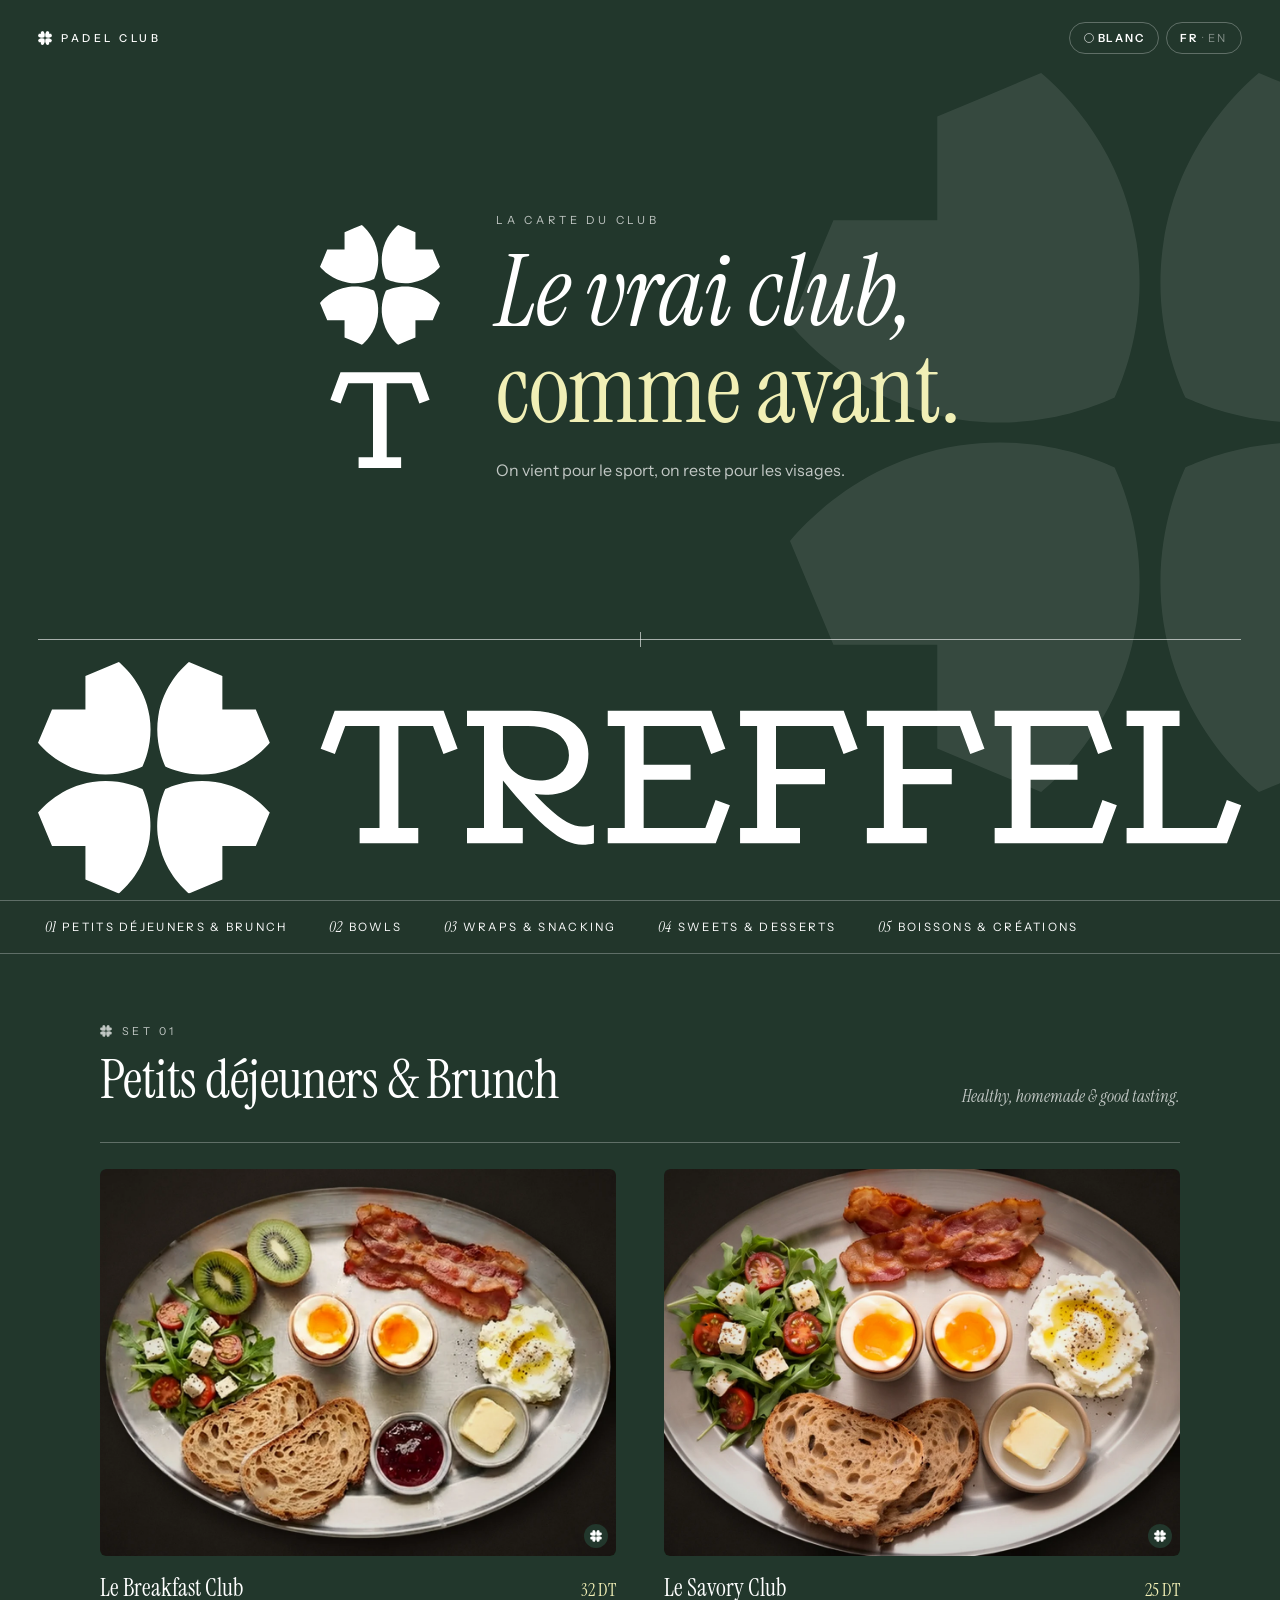
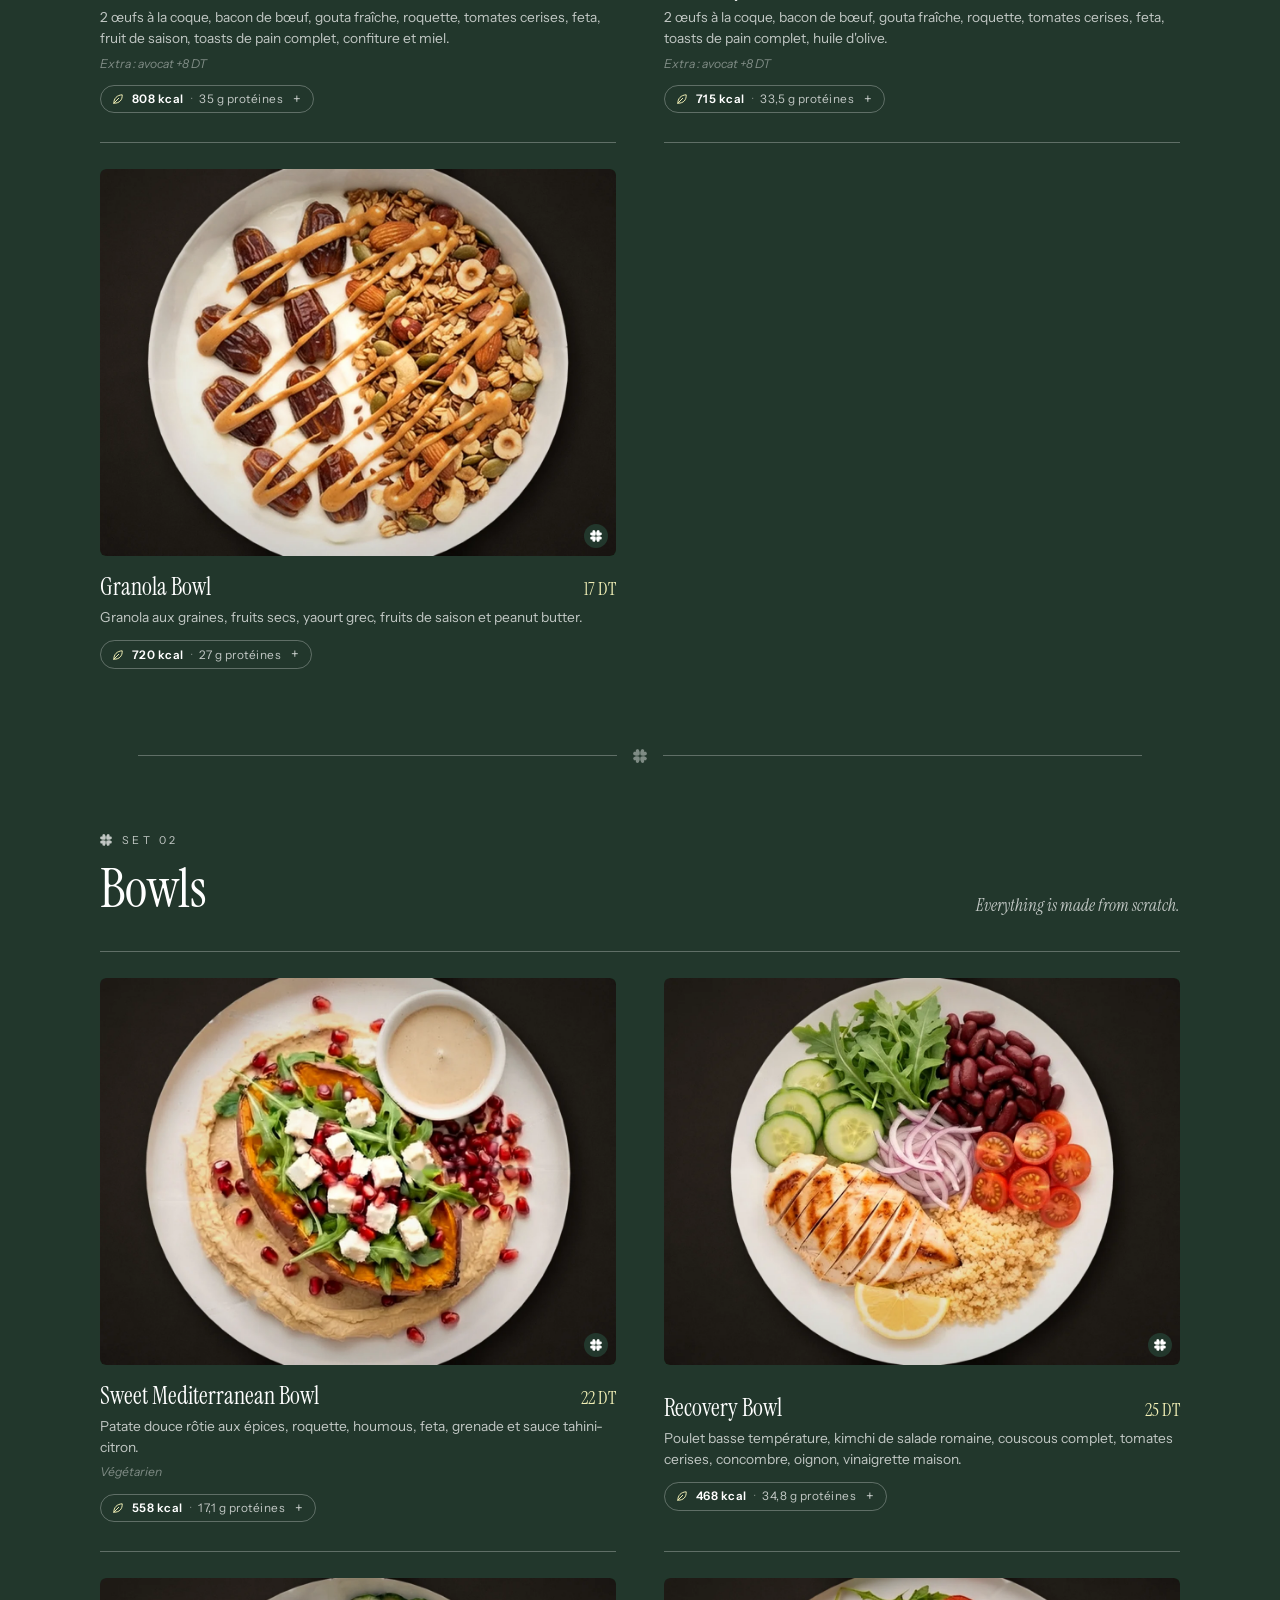
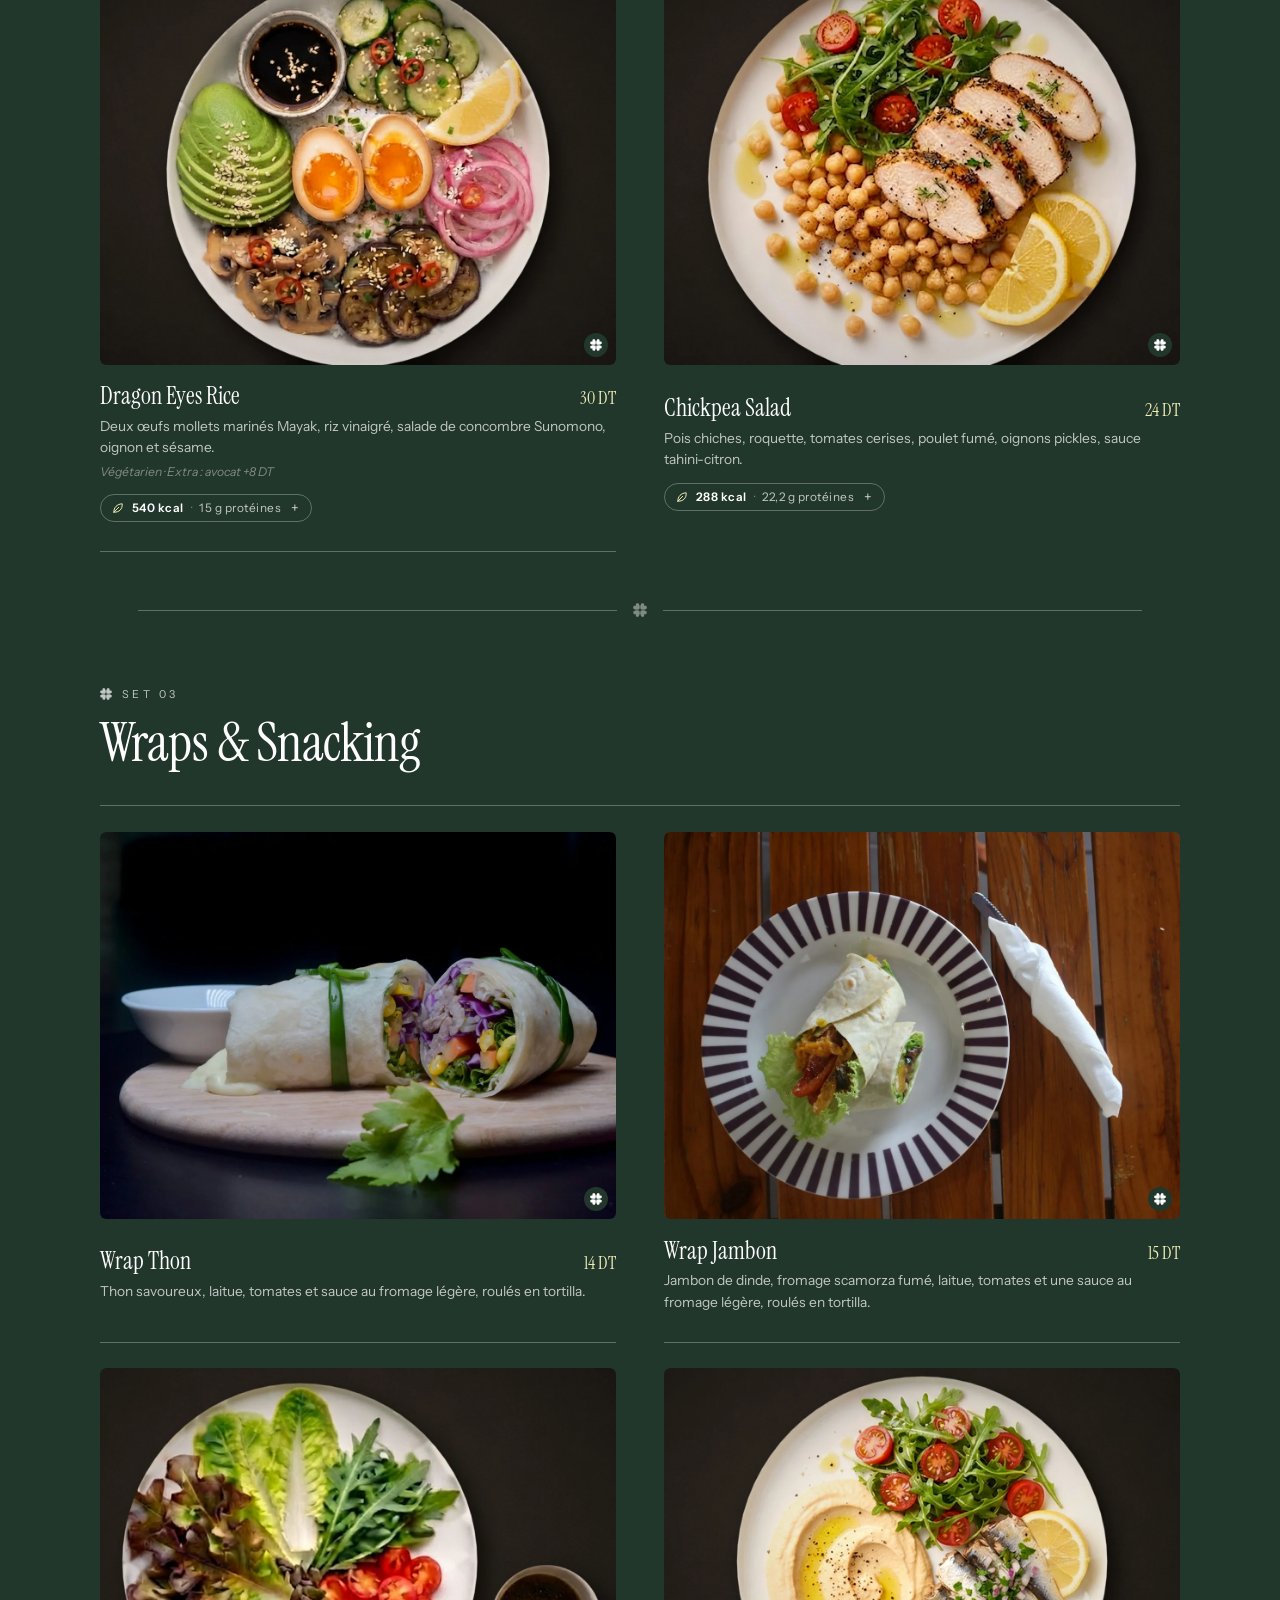
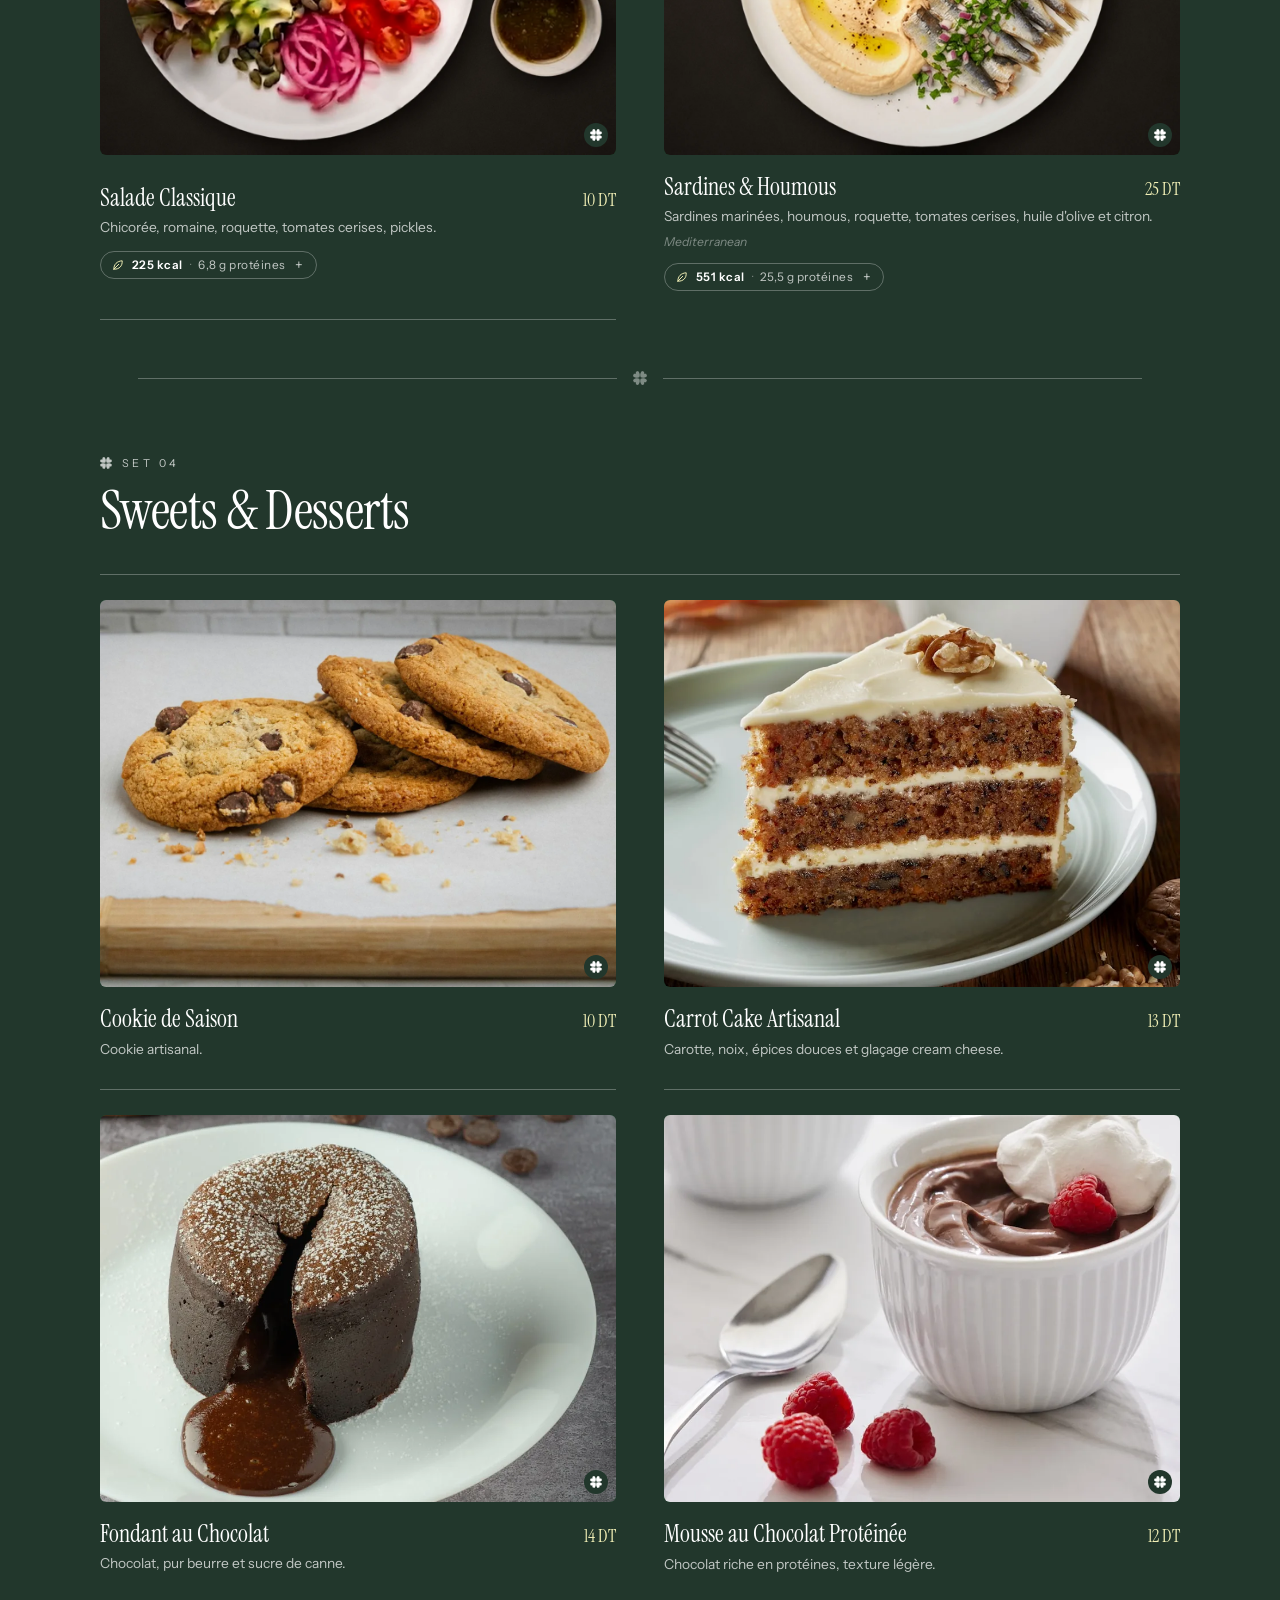
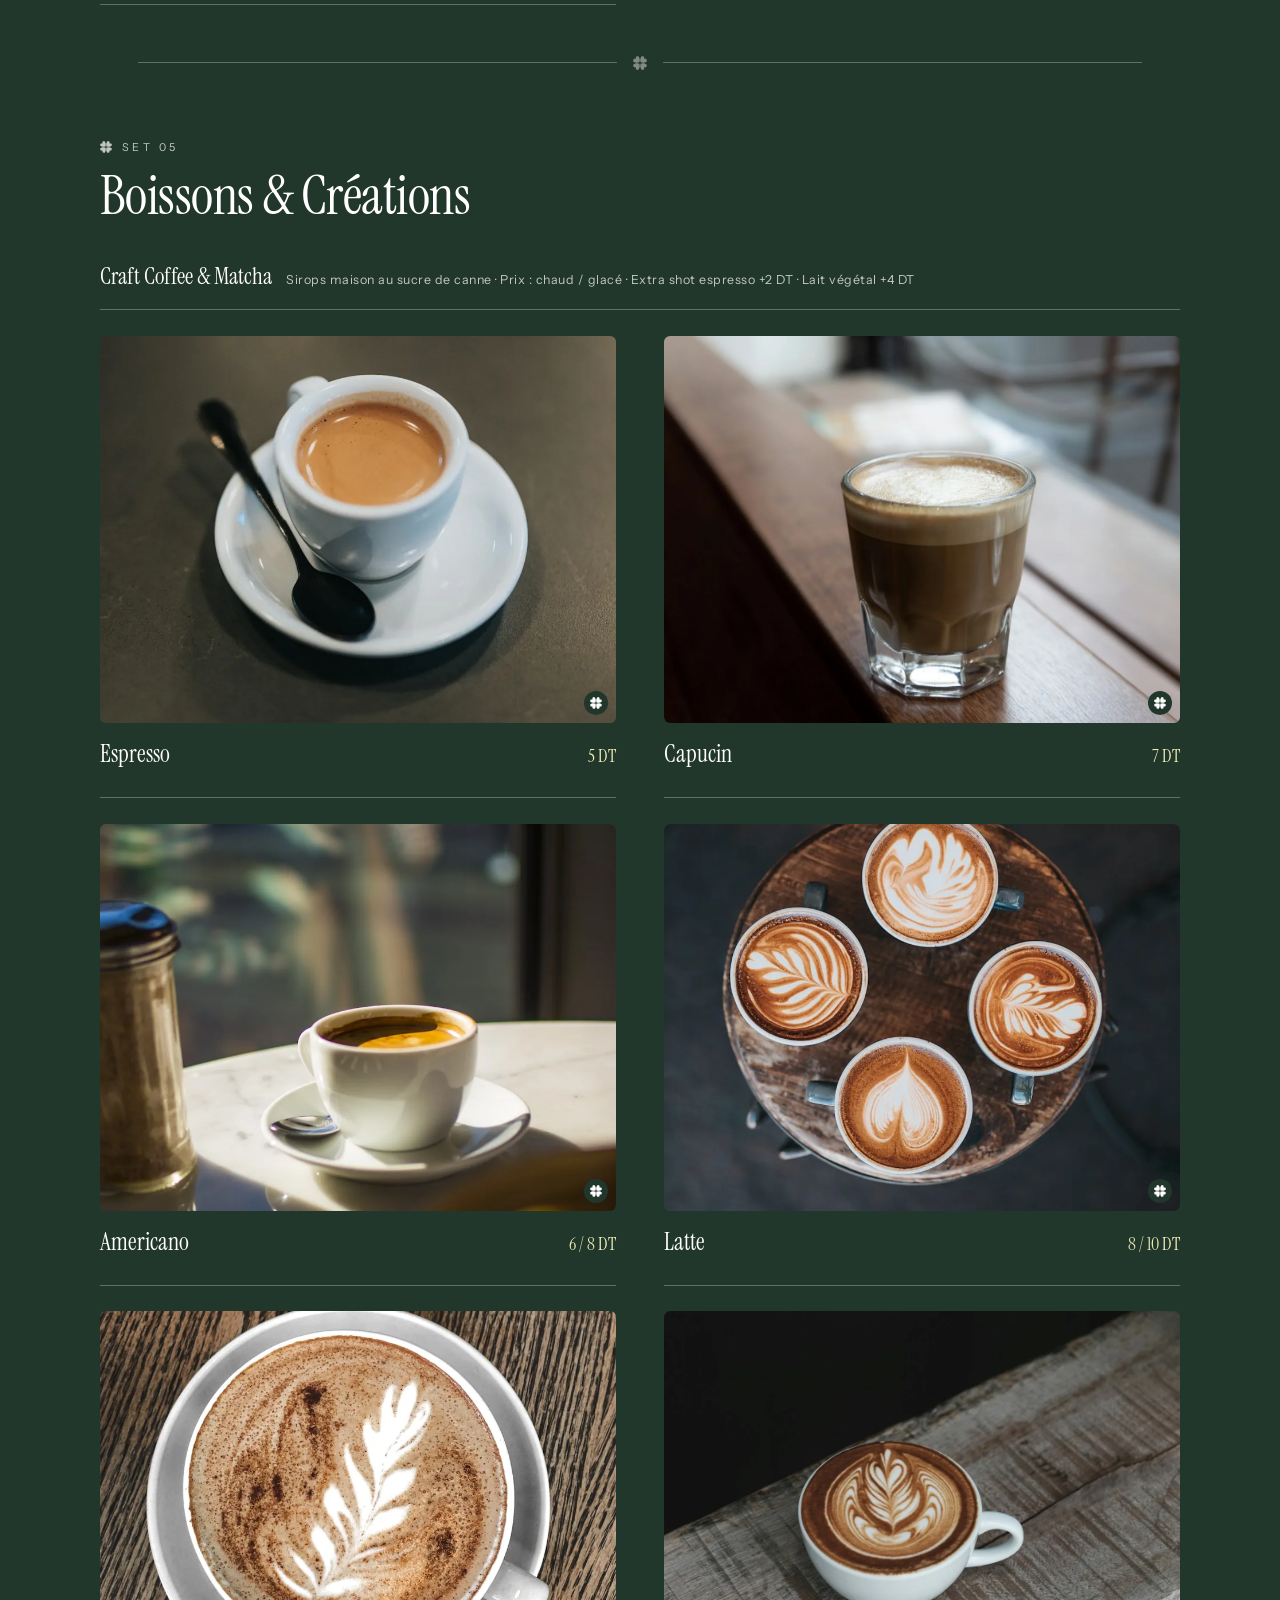
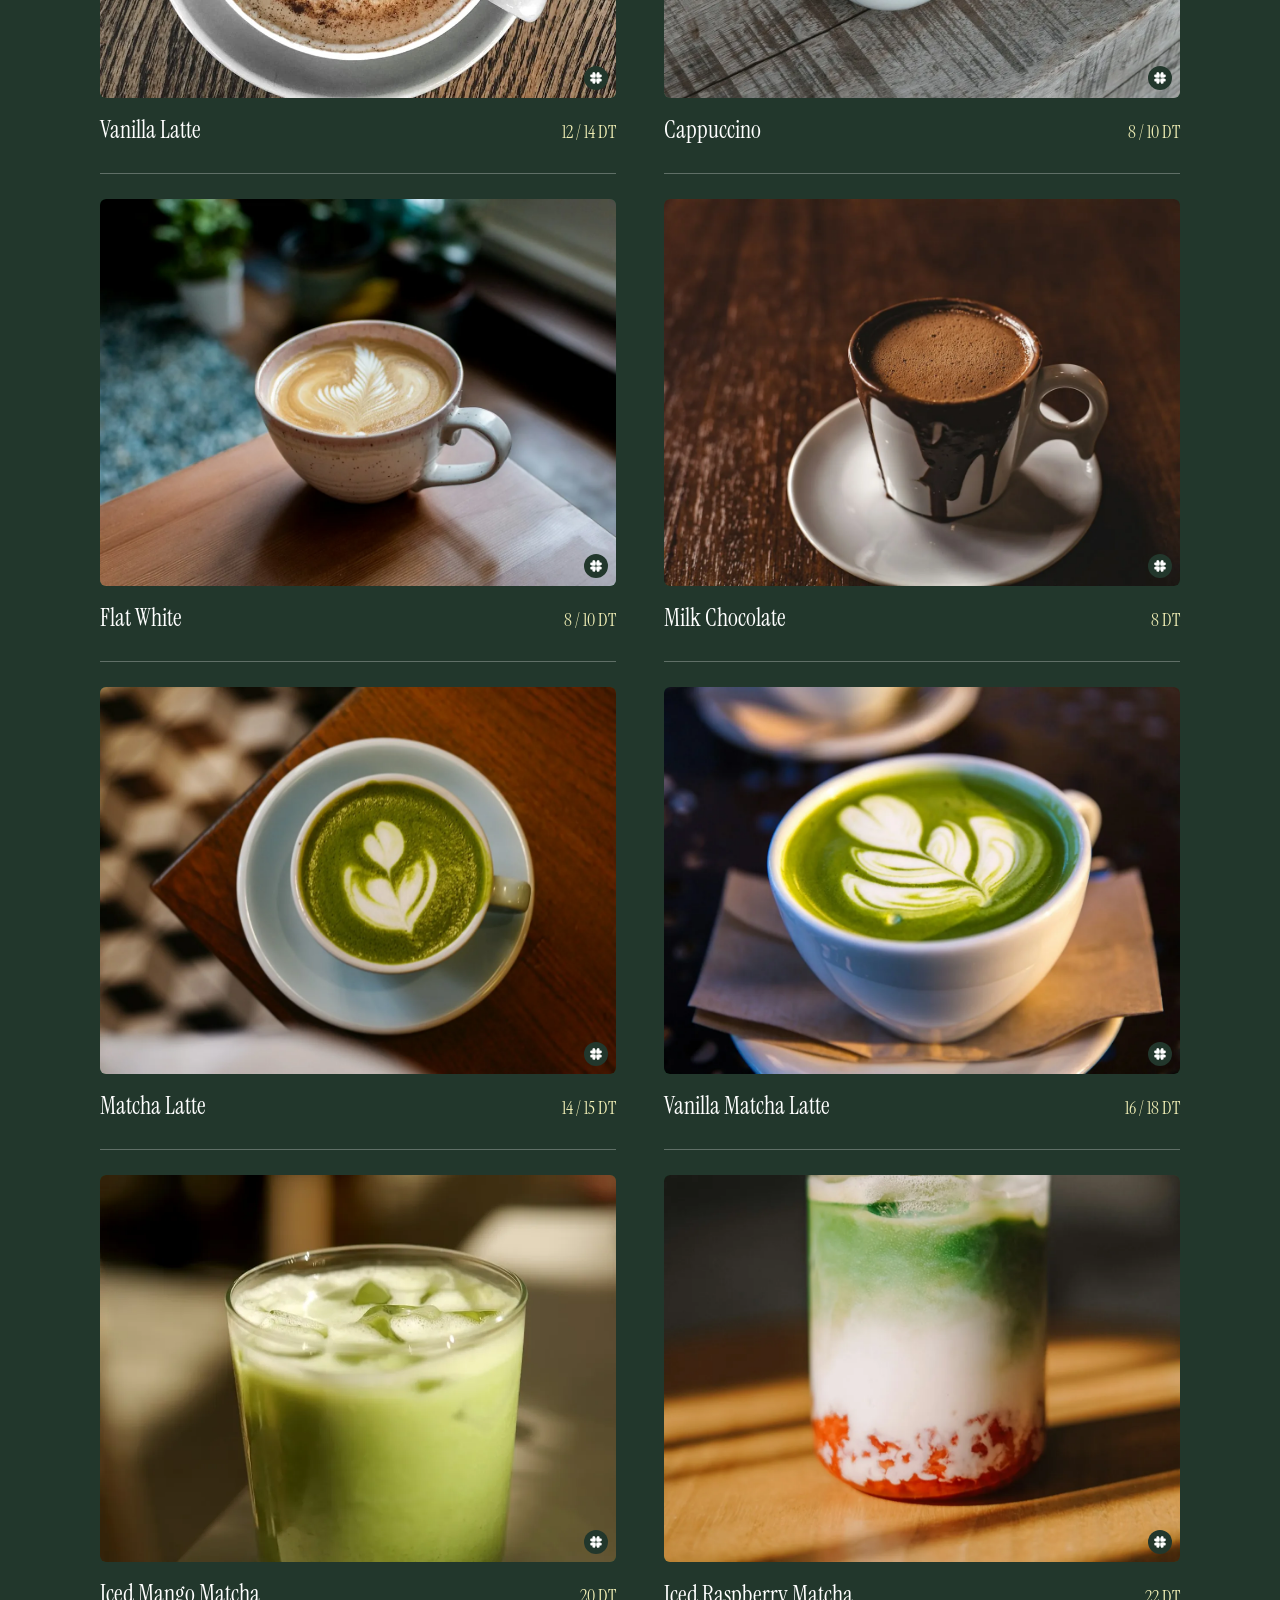
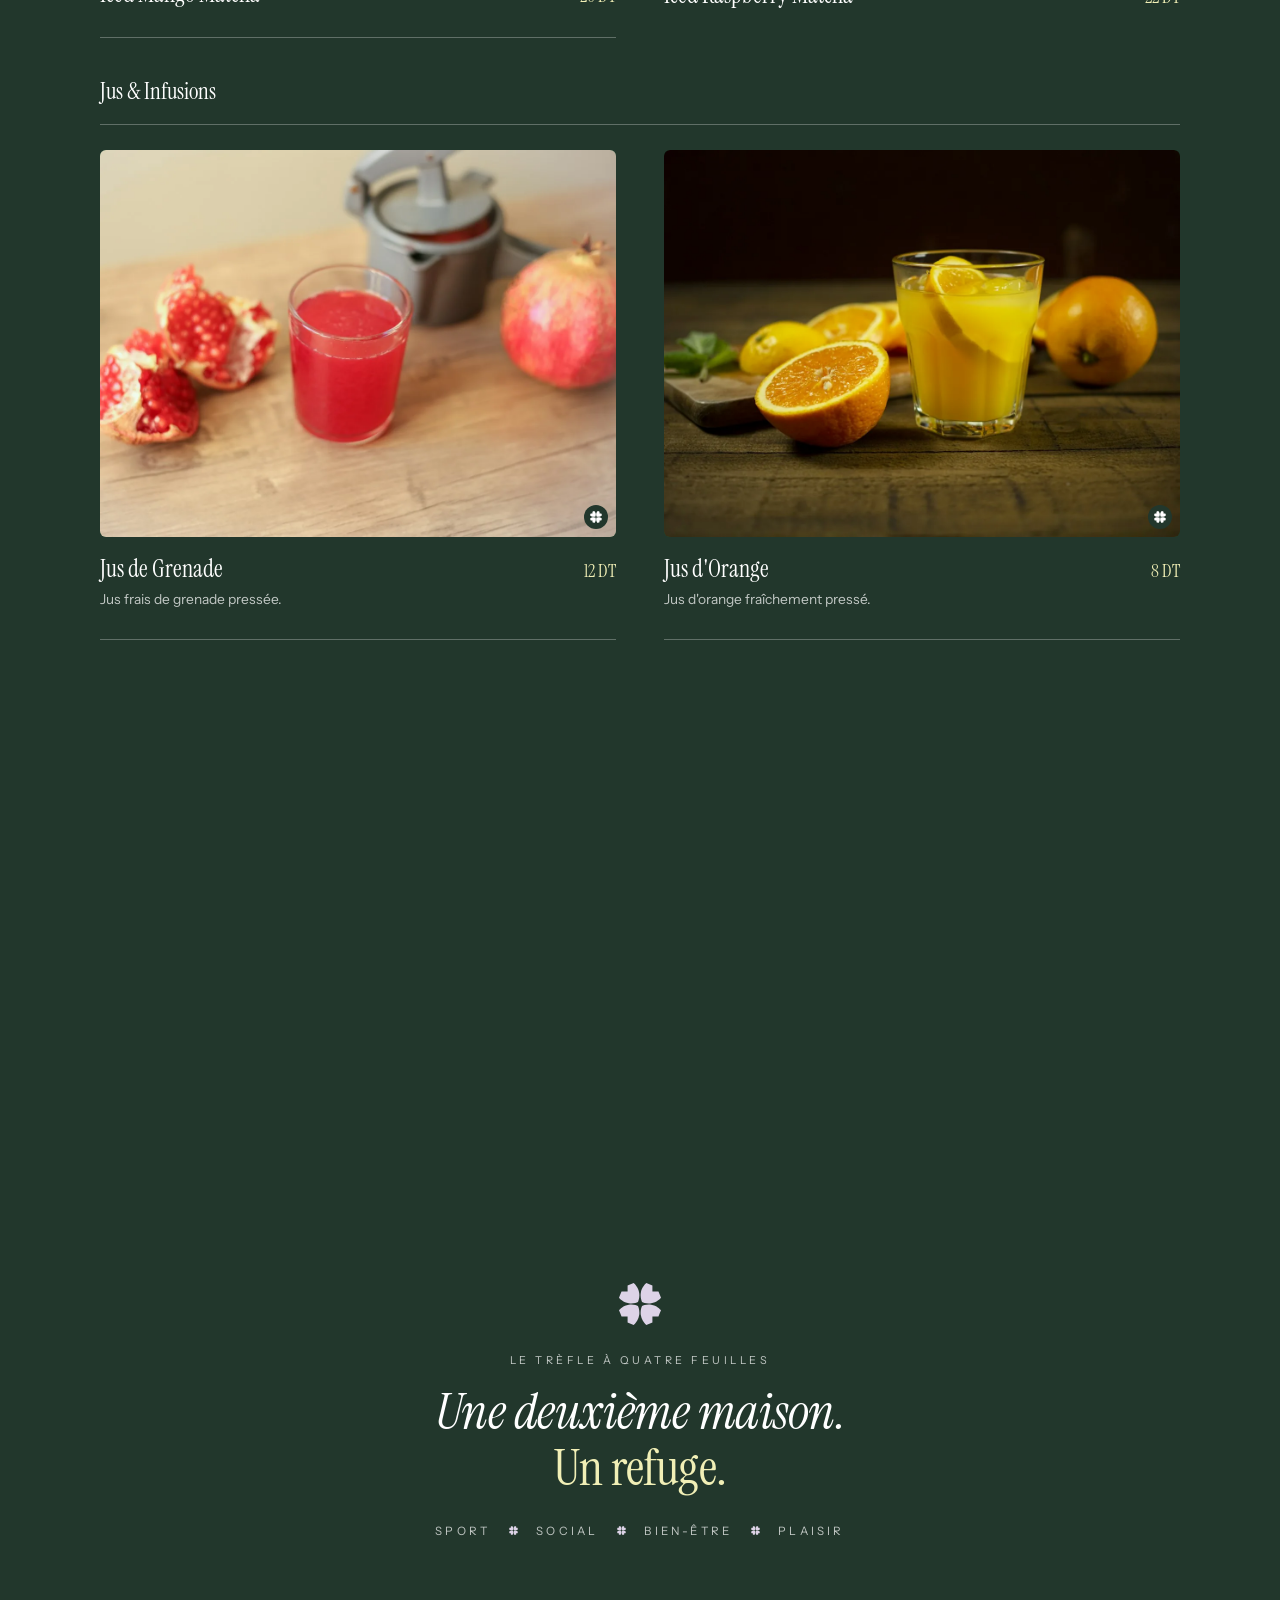
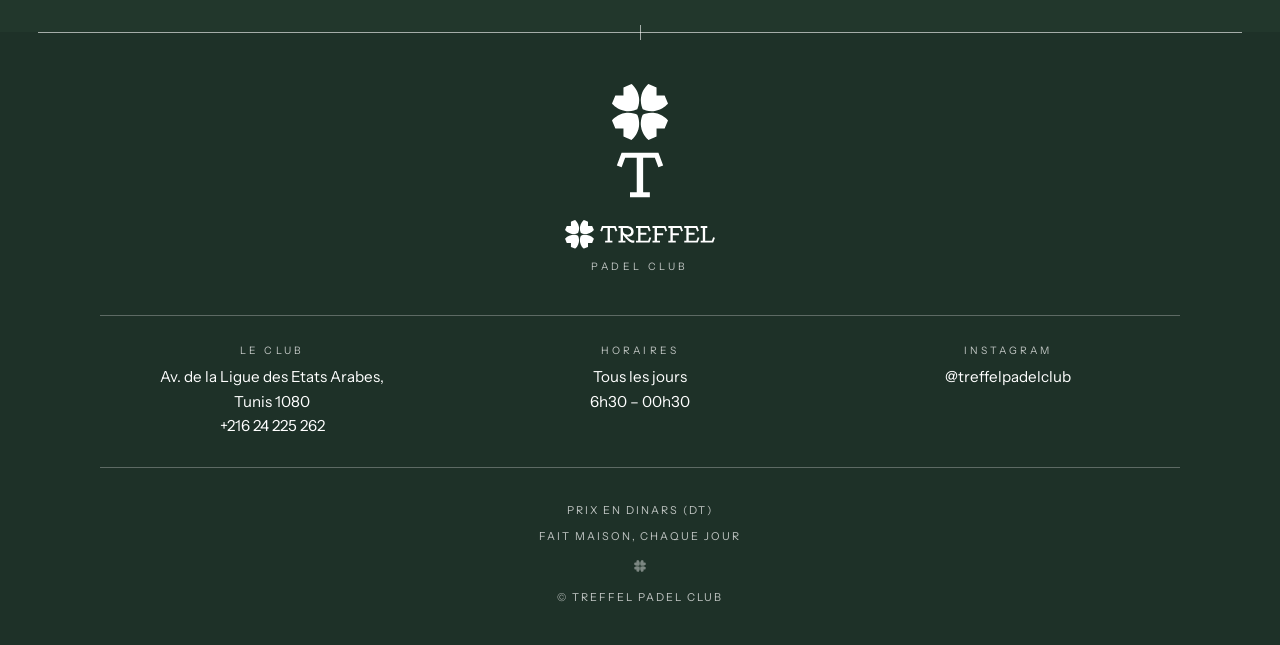
==== commit d7c2339c: "Infos du club, photos pour tous les produits, espresso en photo - Pied de page : adresse (lien Googl" ====
--- a/index.html
+++ b/index.html
@@ -96,12 +96,13 @@
       <div class="footer-grid">
         <div class="footer-col">
           <p class="footer-label" data-i18n="labelClub">Le club</p>
-          <p class="footer-info">[Adresse du club]</p>
-          <p class="footer-info"><a href="tel:+216">[+216 …]</a></p>
+          <p class="footer-info"><a href="https://www.google.com/maps/search/?api=1&amp;query=Treffel+Padel+Club+Av.+de+la+Ligue+des+Etats+Arabes+Tunis+1080" target="_blank" rel="noopener">Av. de la Ligue des Etats Arabes,<br />Tunis 1080</a></p>
+          <p class="footer-info"><a href="tel:+21624225262">+216 24 225 262</a></p>
         </div>
         <div class="footer-col">
           <p class="footer-label" data-i18n="labelHours">Horaires</p>
-          <p class="footer-info">[Jours et heures d’ouverture]</p>
+          <p class="footer-info" data-i18n="hoursDays">Tous les jours</p>
+          <p class="footer-info">6h30 – 00h30</p>
         </div>
         <div class="footer-col">
           <p class="footer-label">Instagram</p>
@@ -118,7 +119,7 @@
     </div>
   </footer>
 
-  <script src="js/menu-data.js?v=7"></script>
+  <script src="js/menu-data.js?v=9"></script>
   <script src="js/app.js?v=8"></script>
 </body>
 </html>
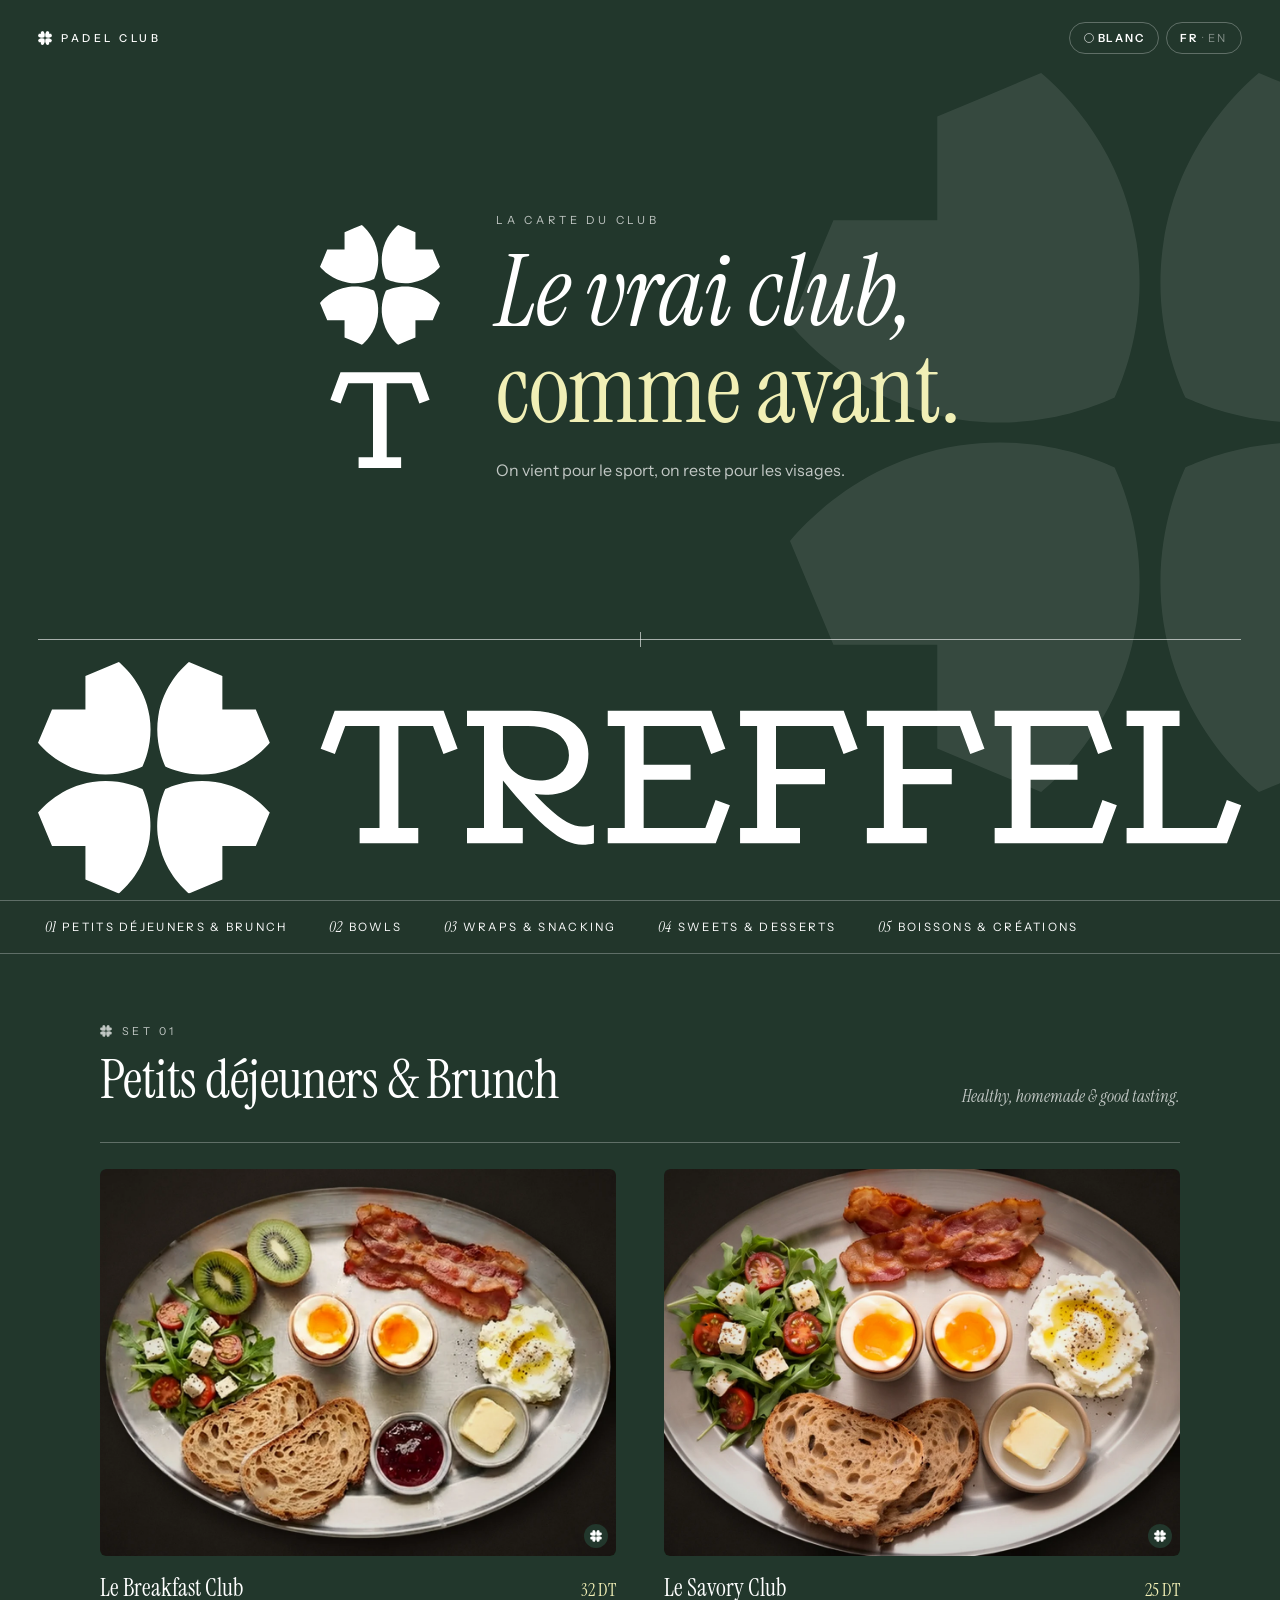
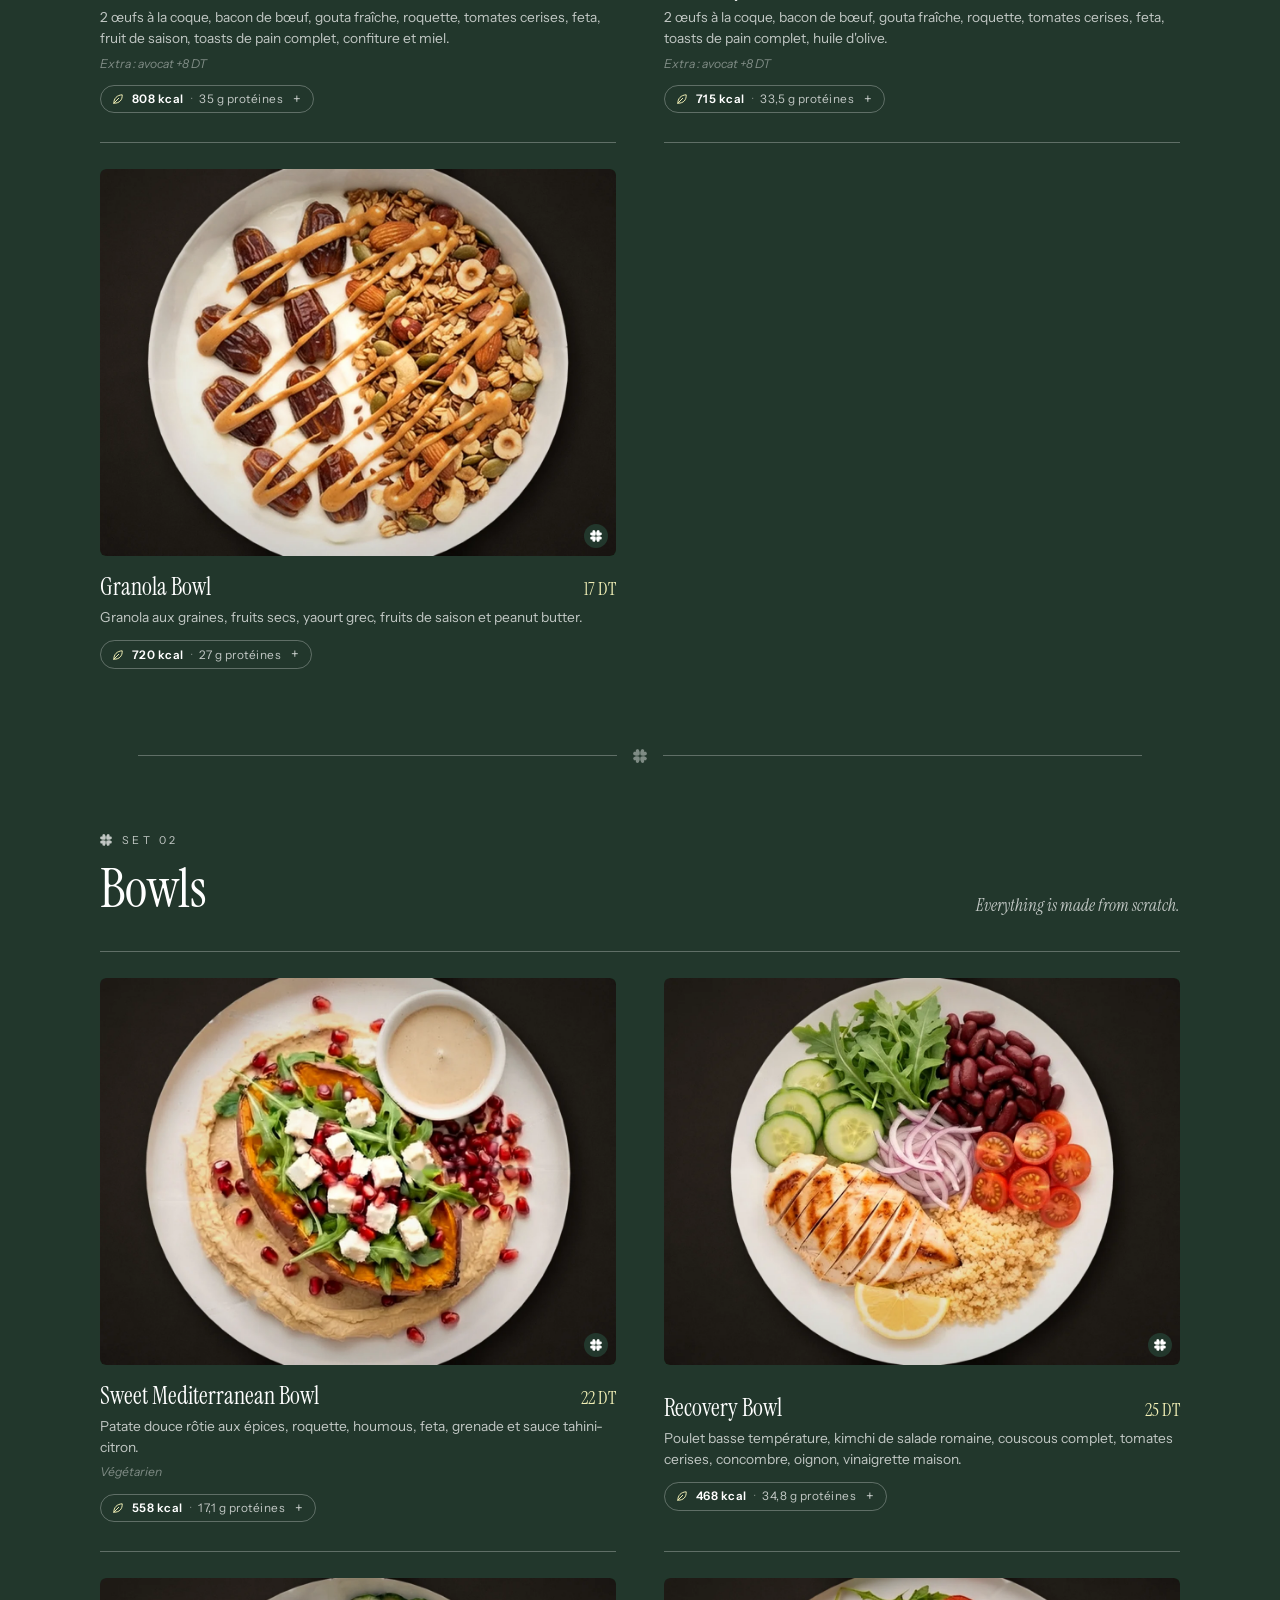
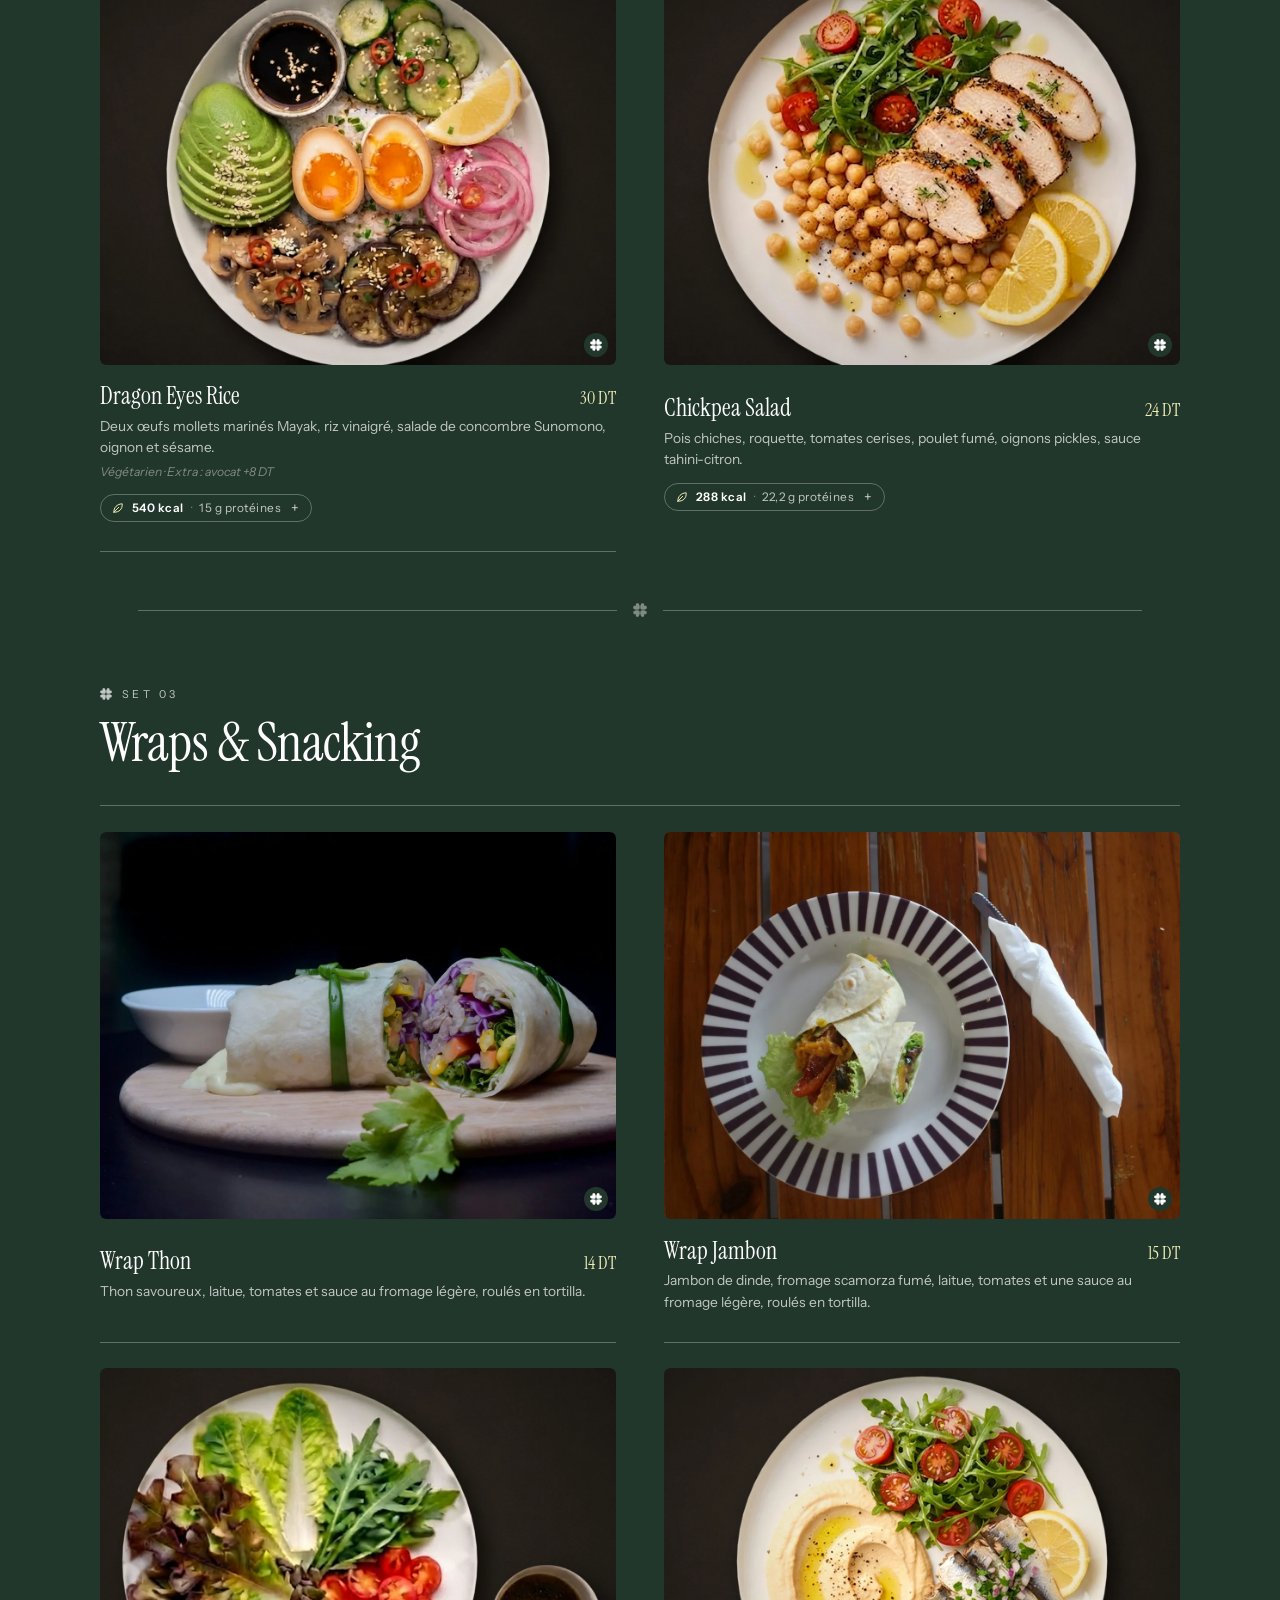
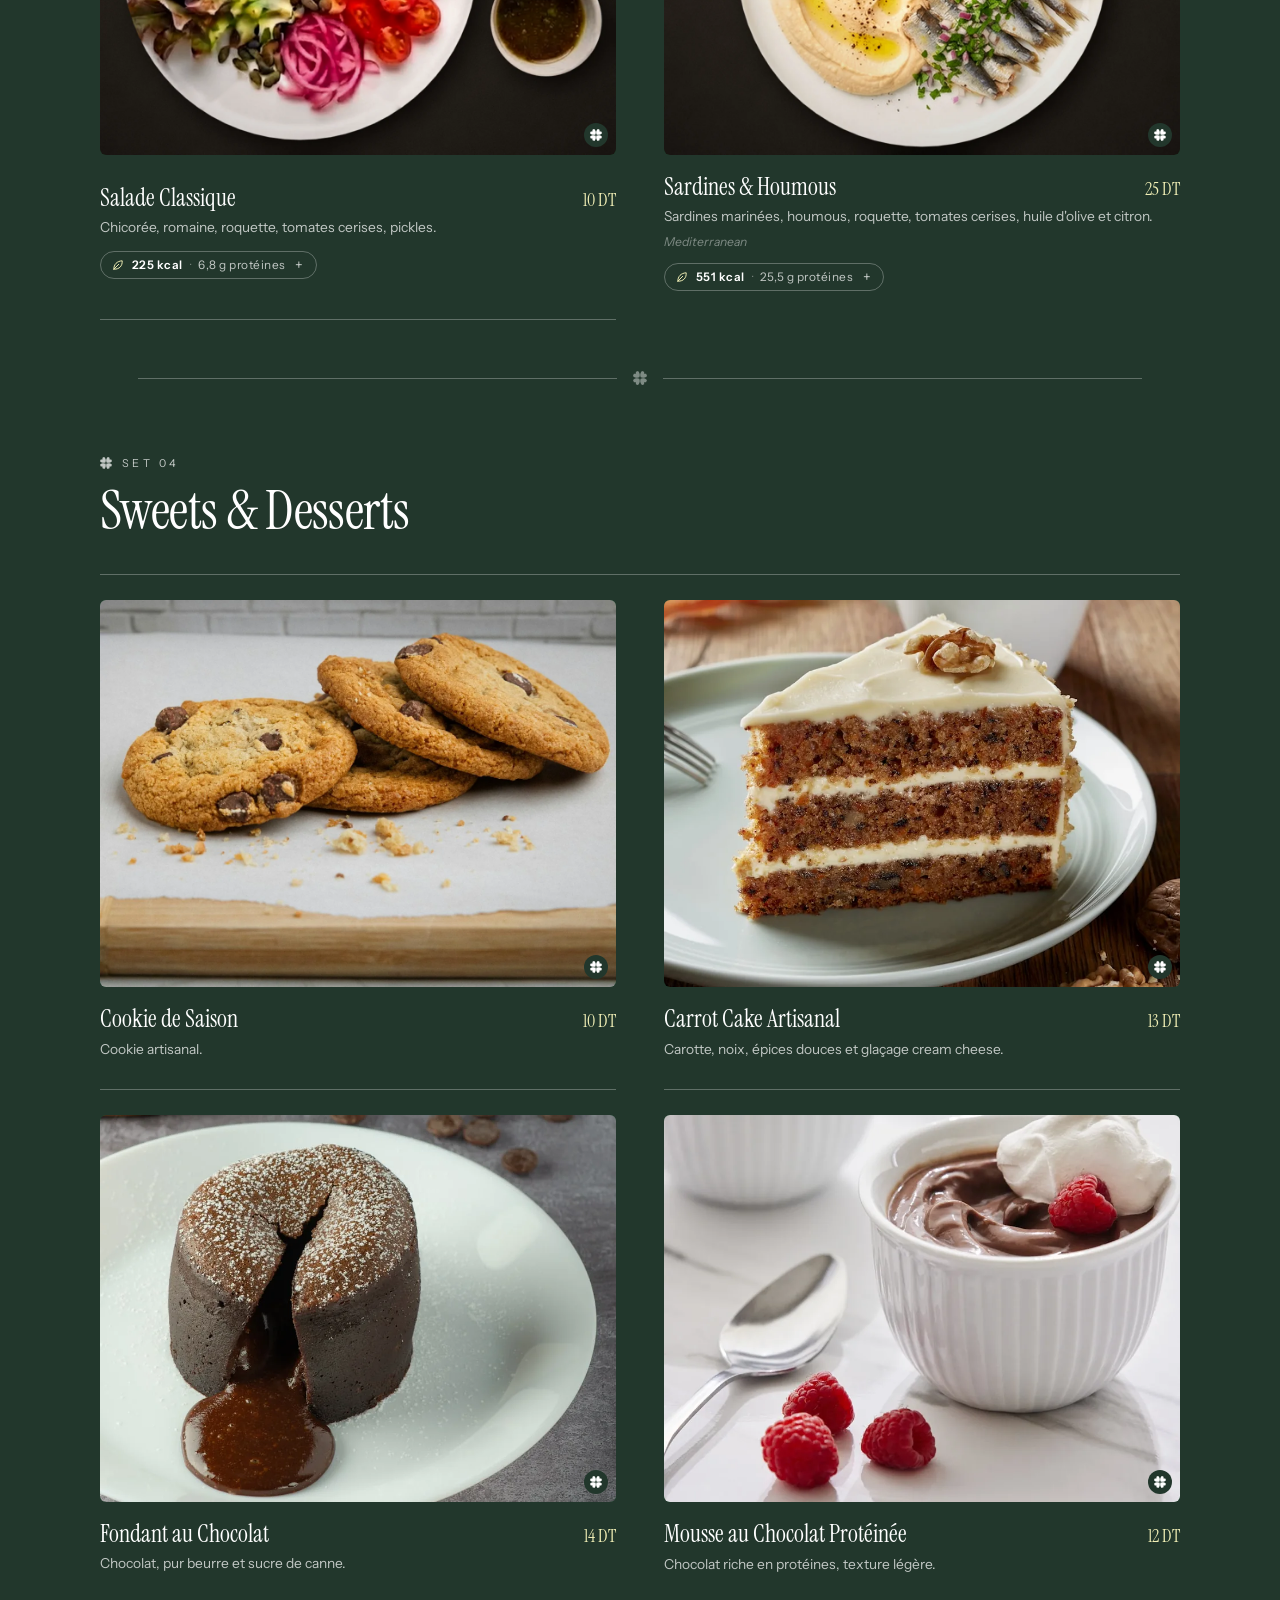
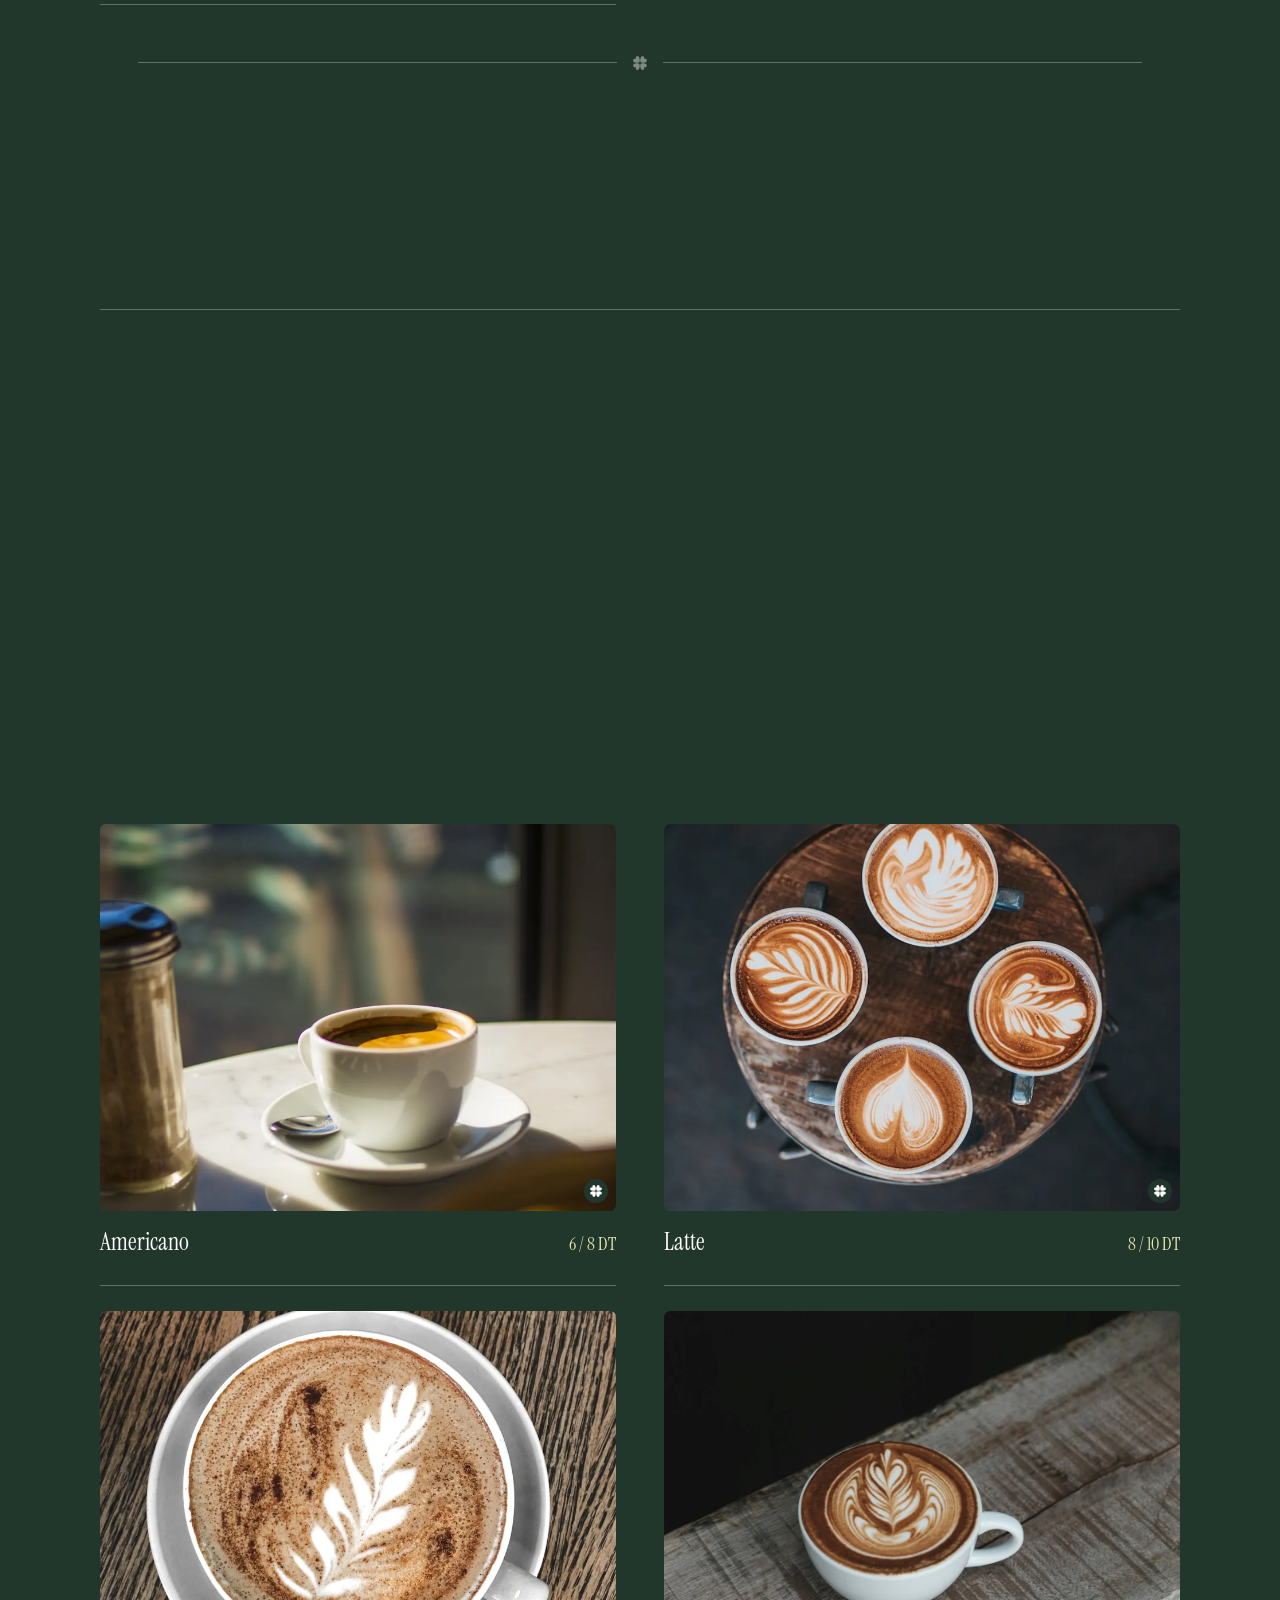
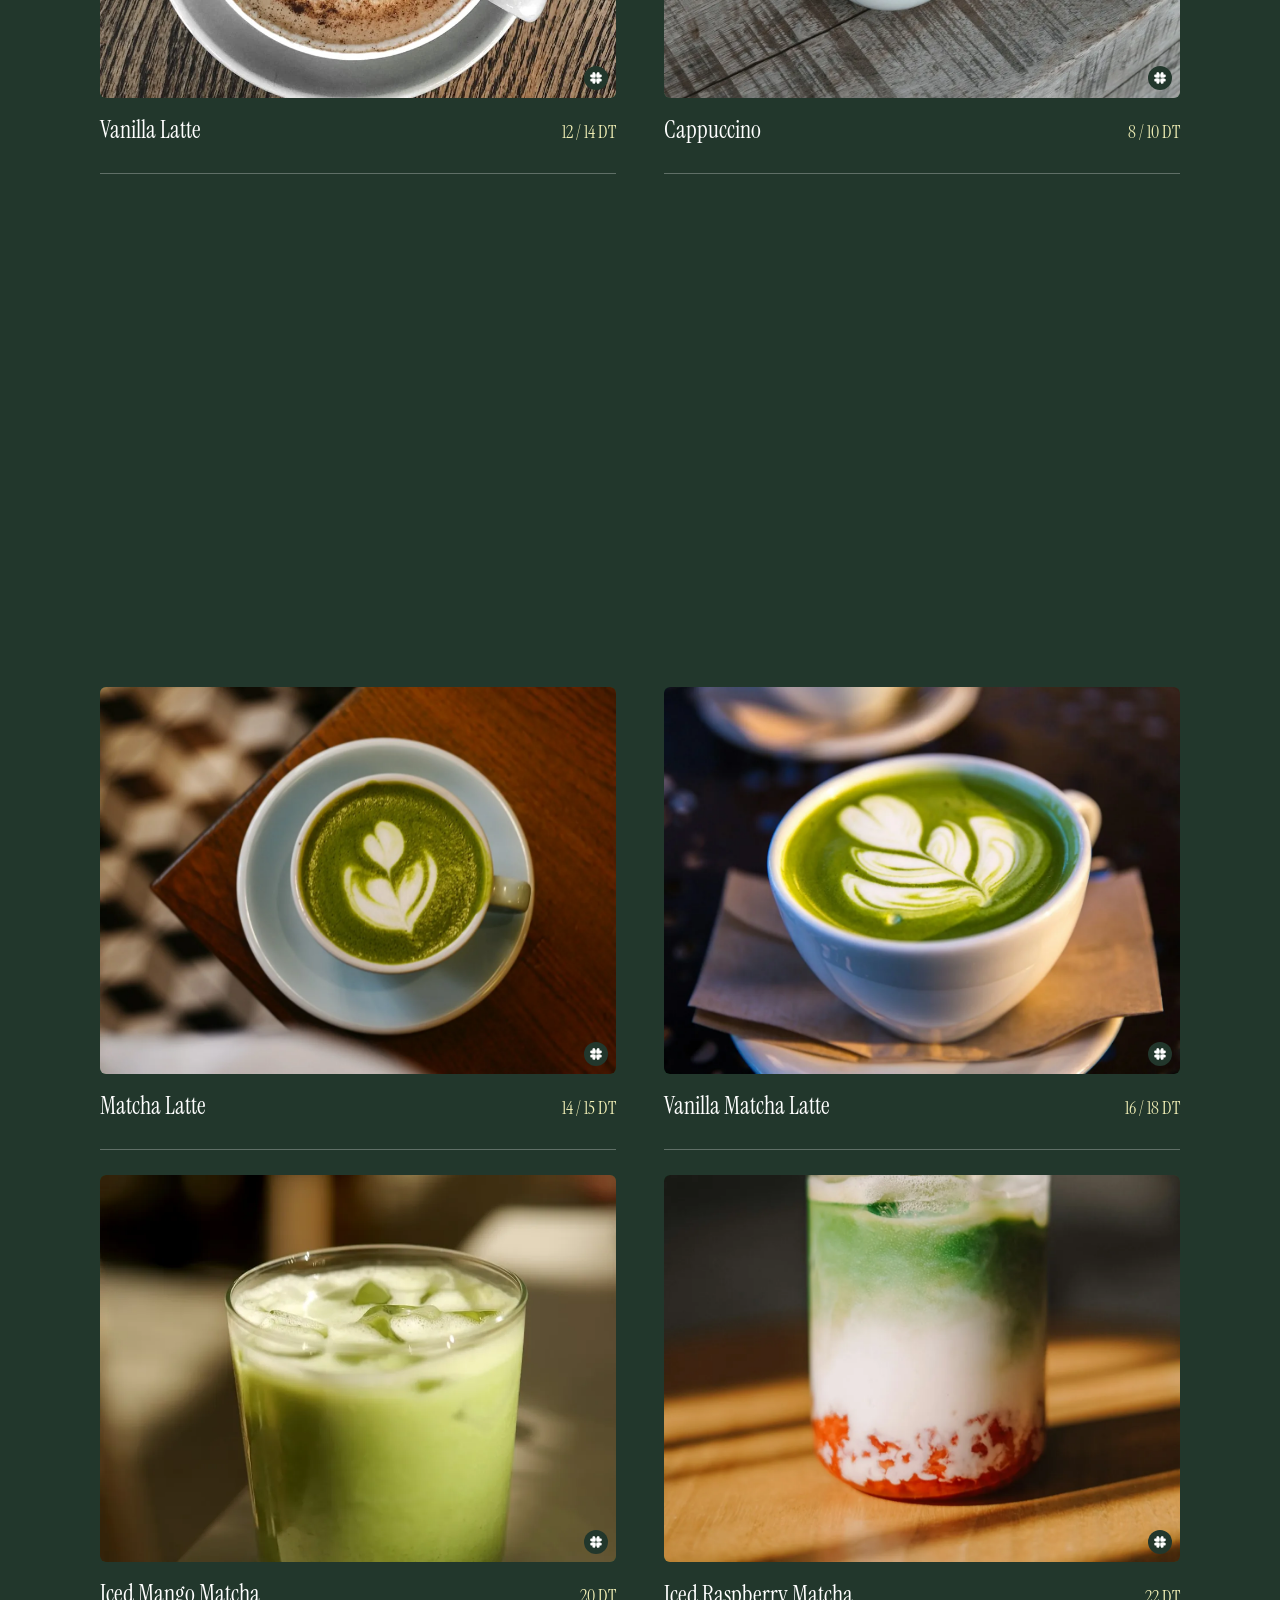
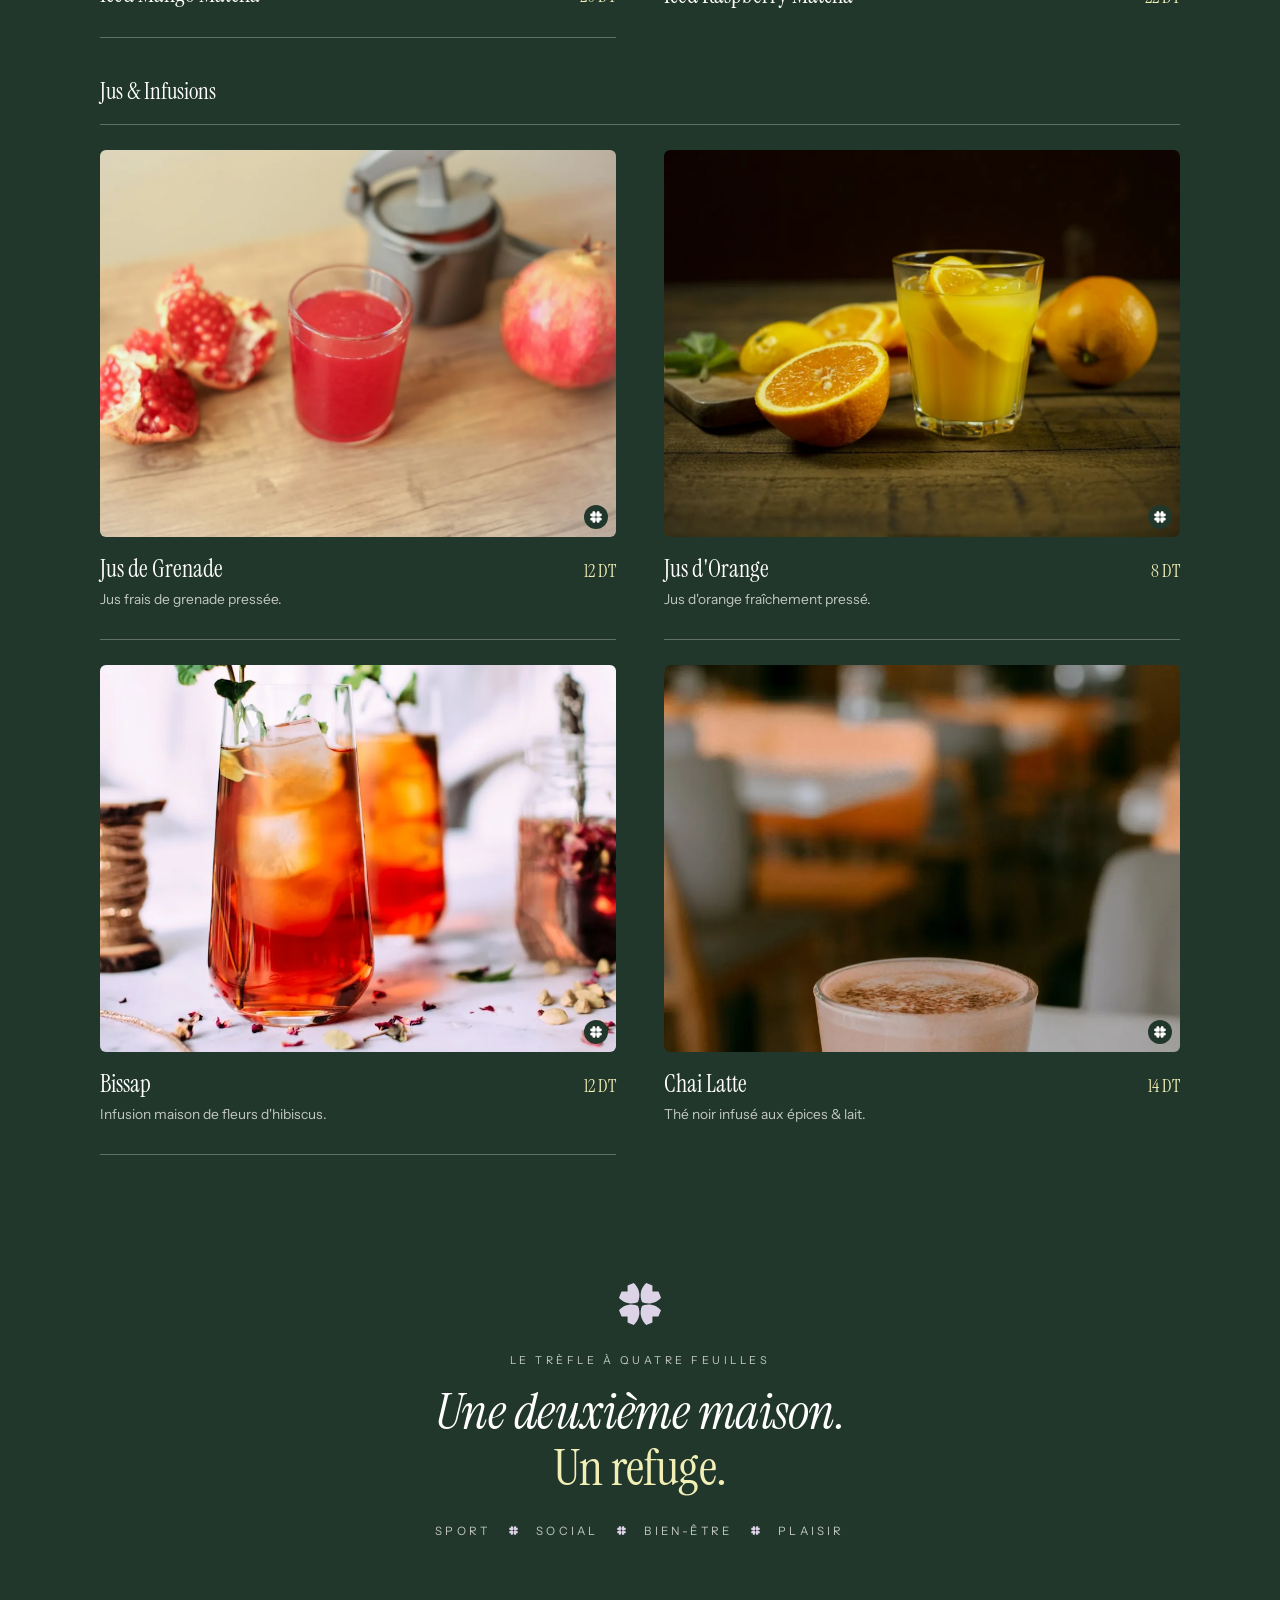
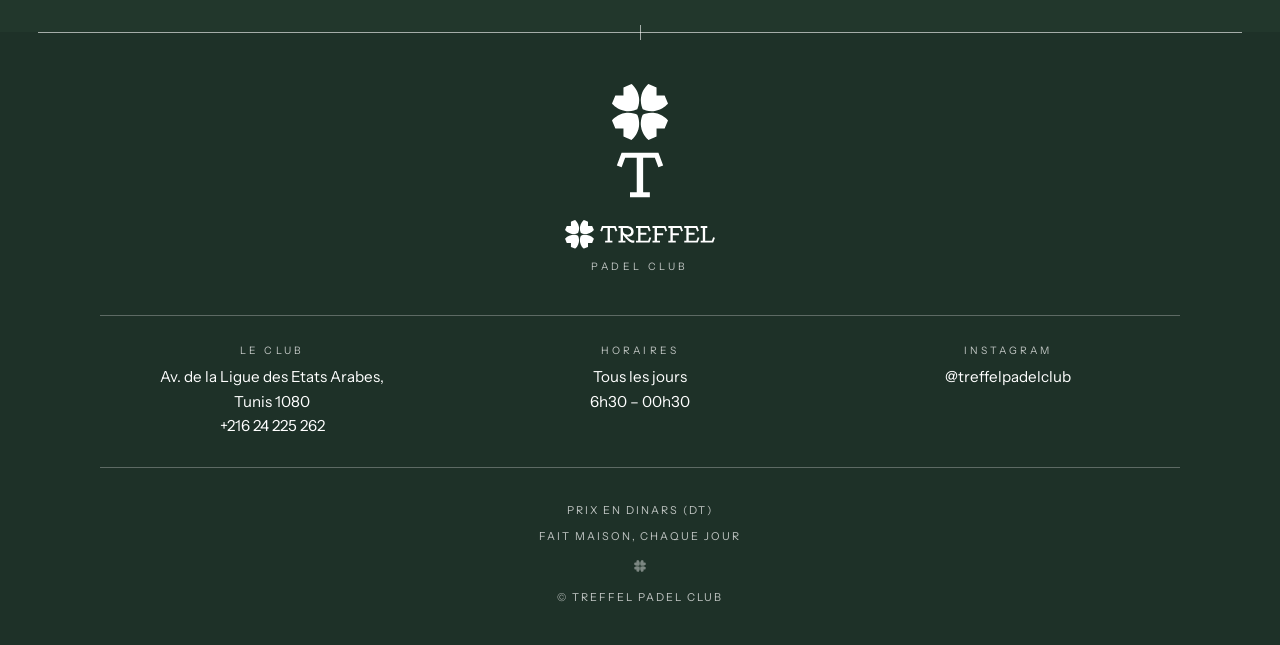
==== commit 9ab139ab: "Vidéo seulement sur demande : plus de recherche automatique de .mp4 L'ancienne vidéo de l'espresso r" ====
--- a/index.html
+++ b/index.html
@@ -119,7 +119,7 @@
     </div>
   </footer>
 
-  <script src="js/menu-data.js?v=9"></script>
-  <script src="js/app.js?v=8"></script>
+  <script src="js/menu-data.js?v=10"></script>
+  <script src="js/app.js?v=9"></script>
 </body>
 </html>
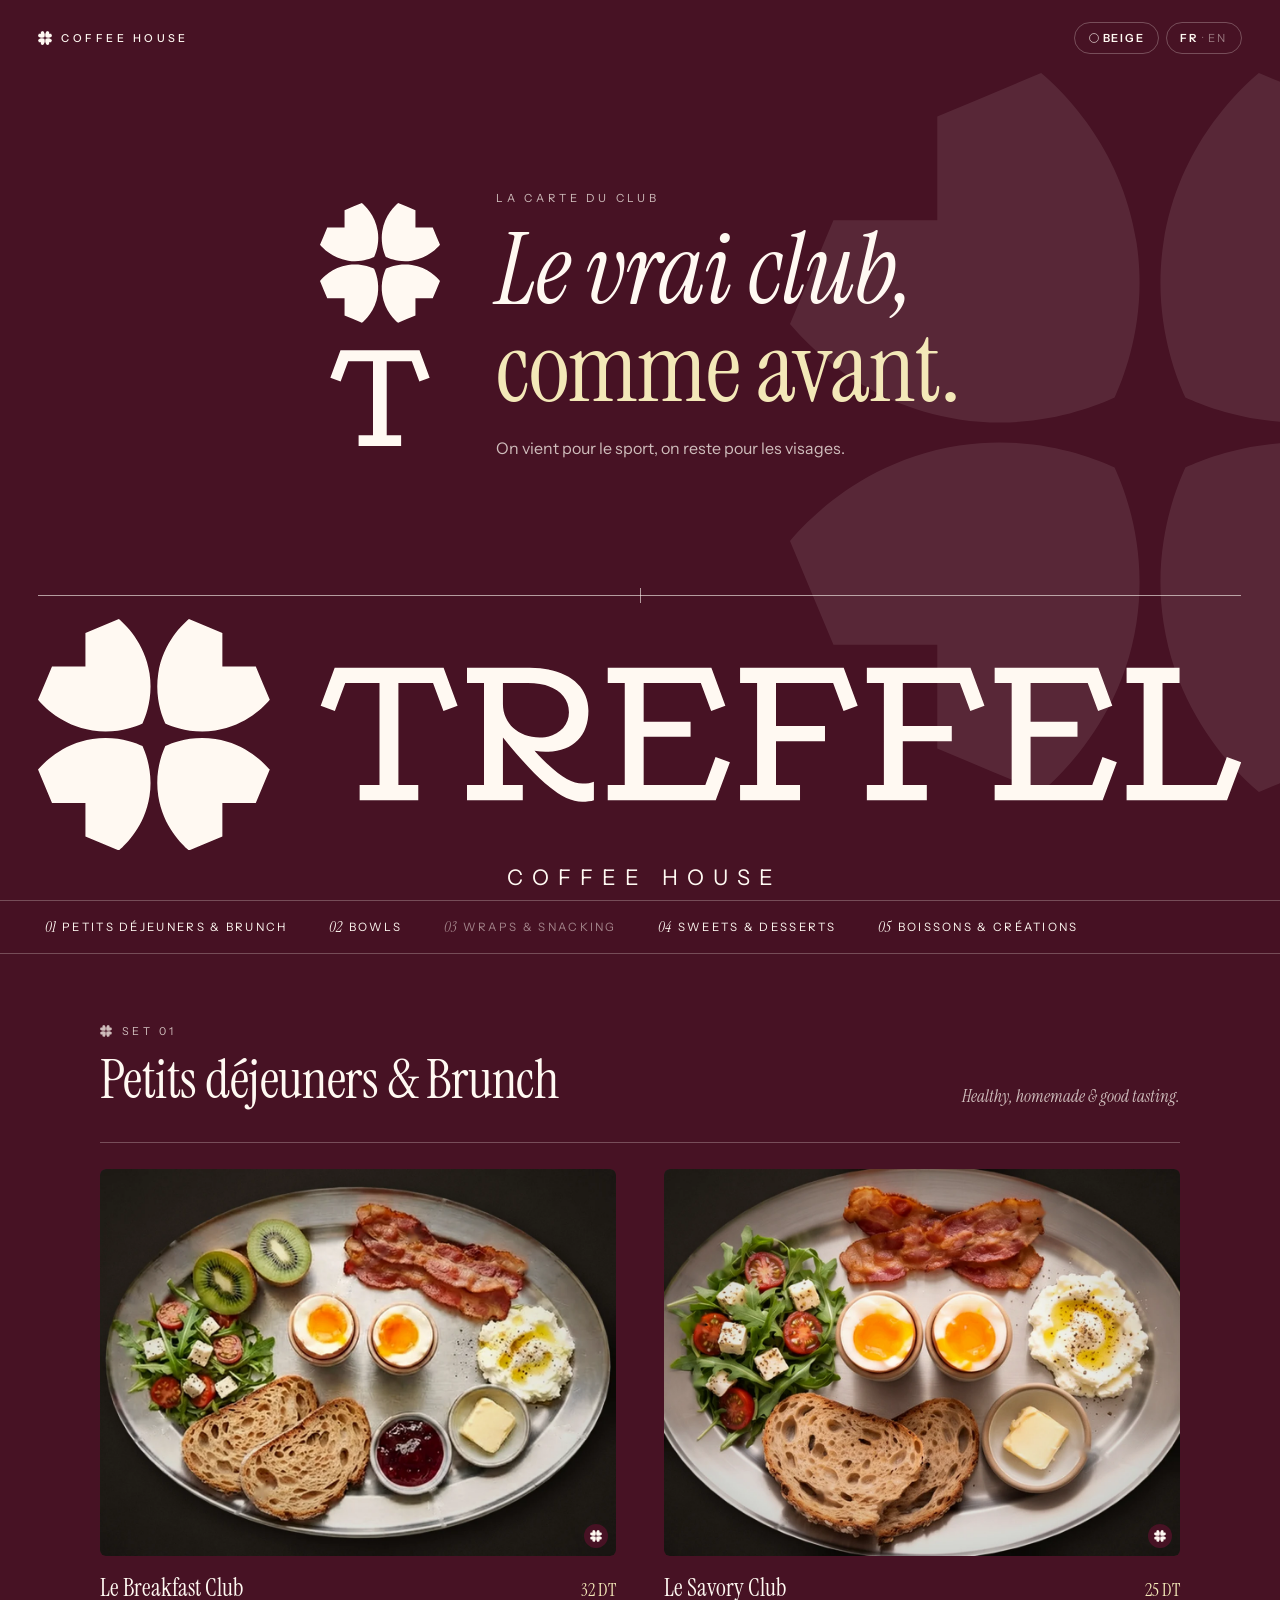
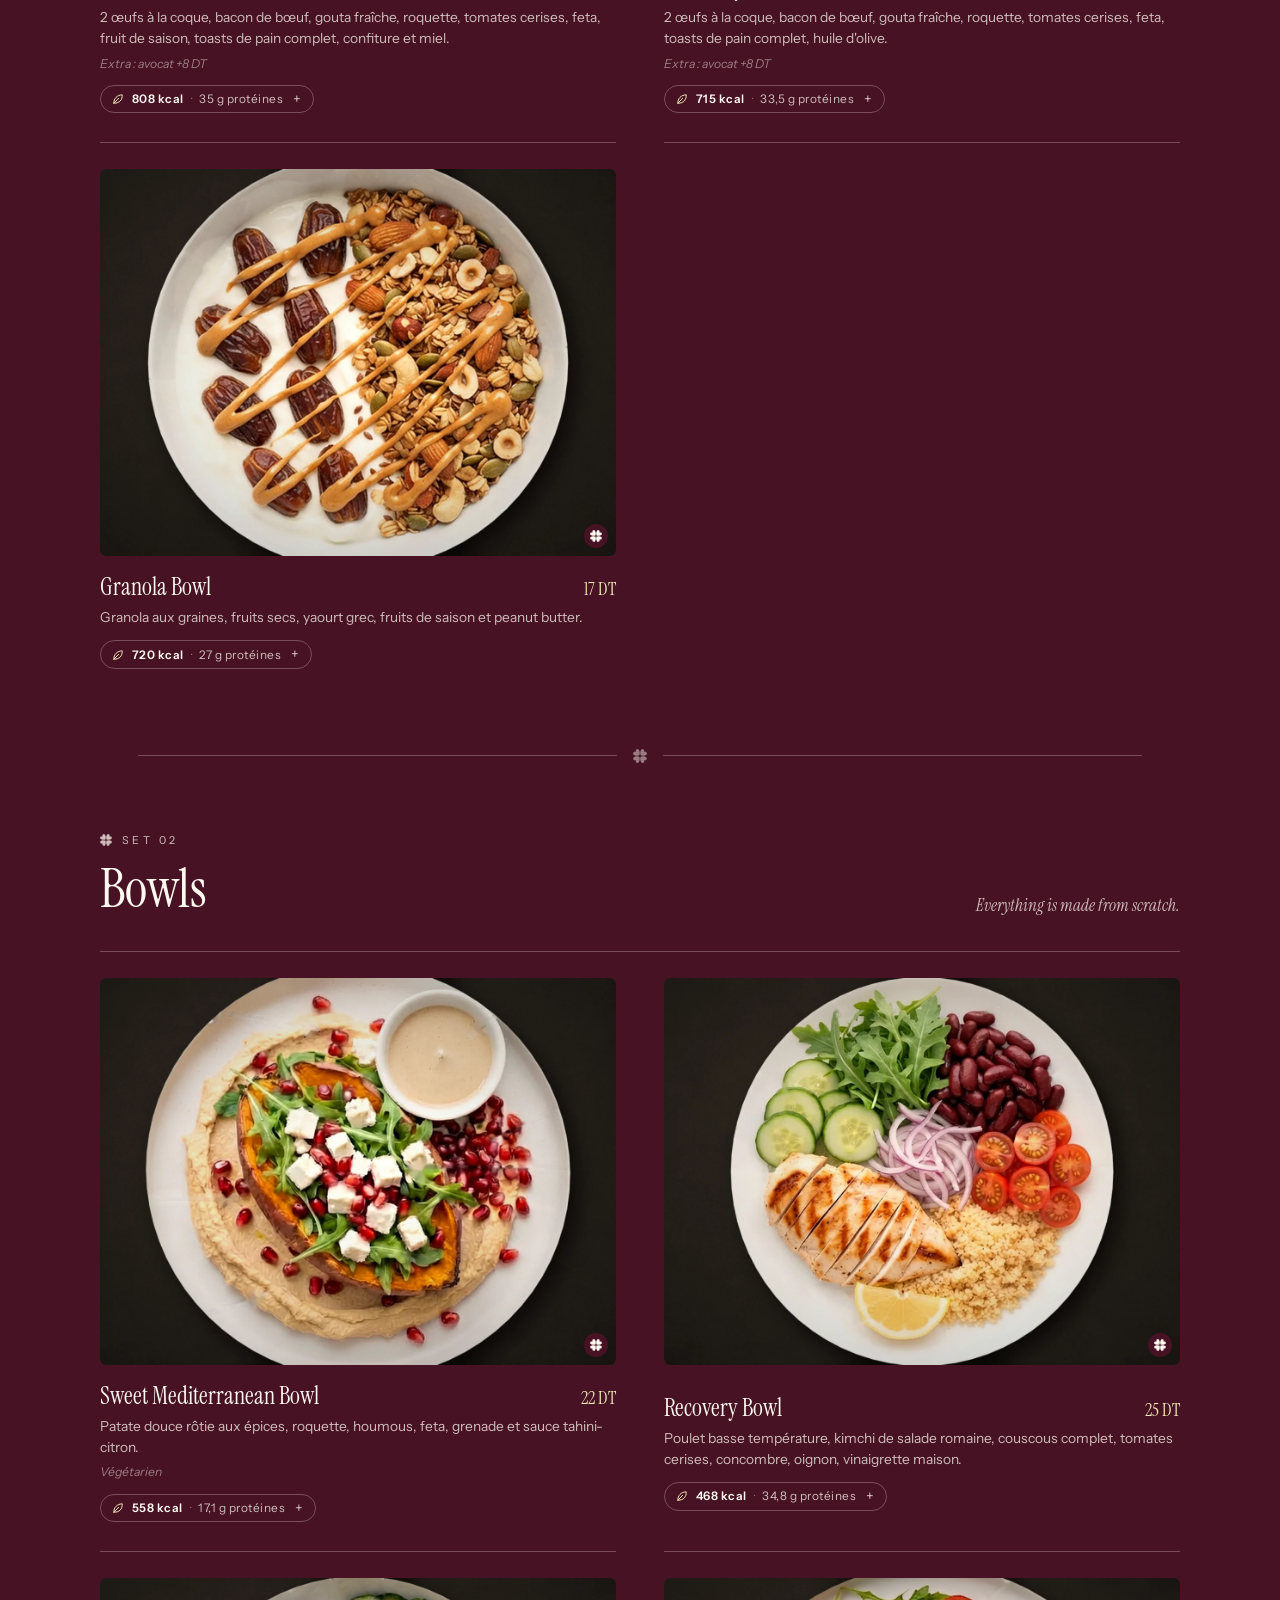
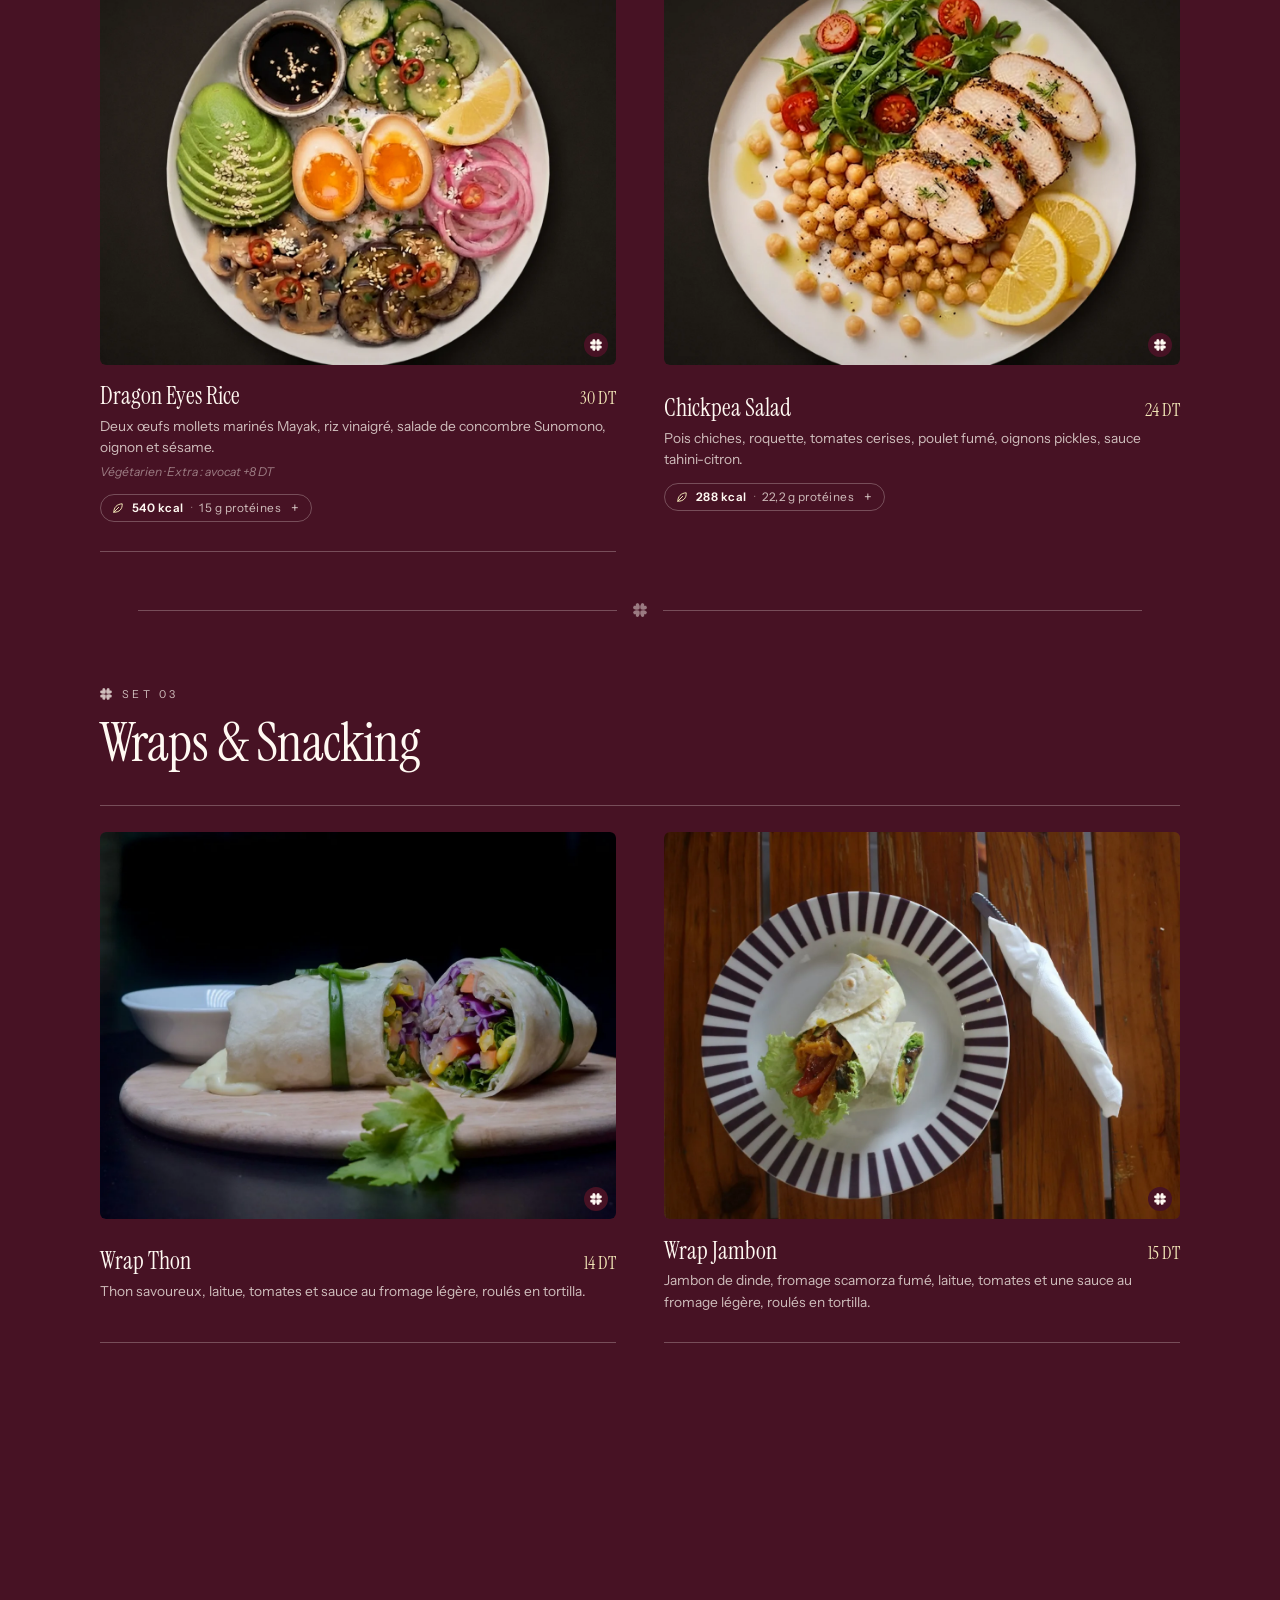
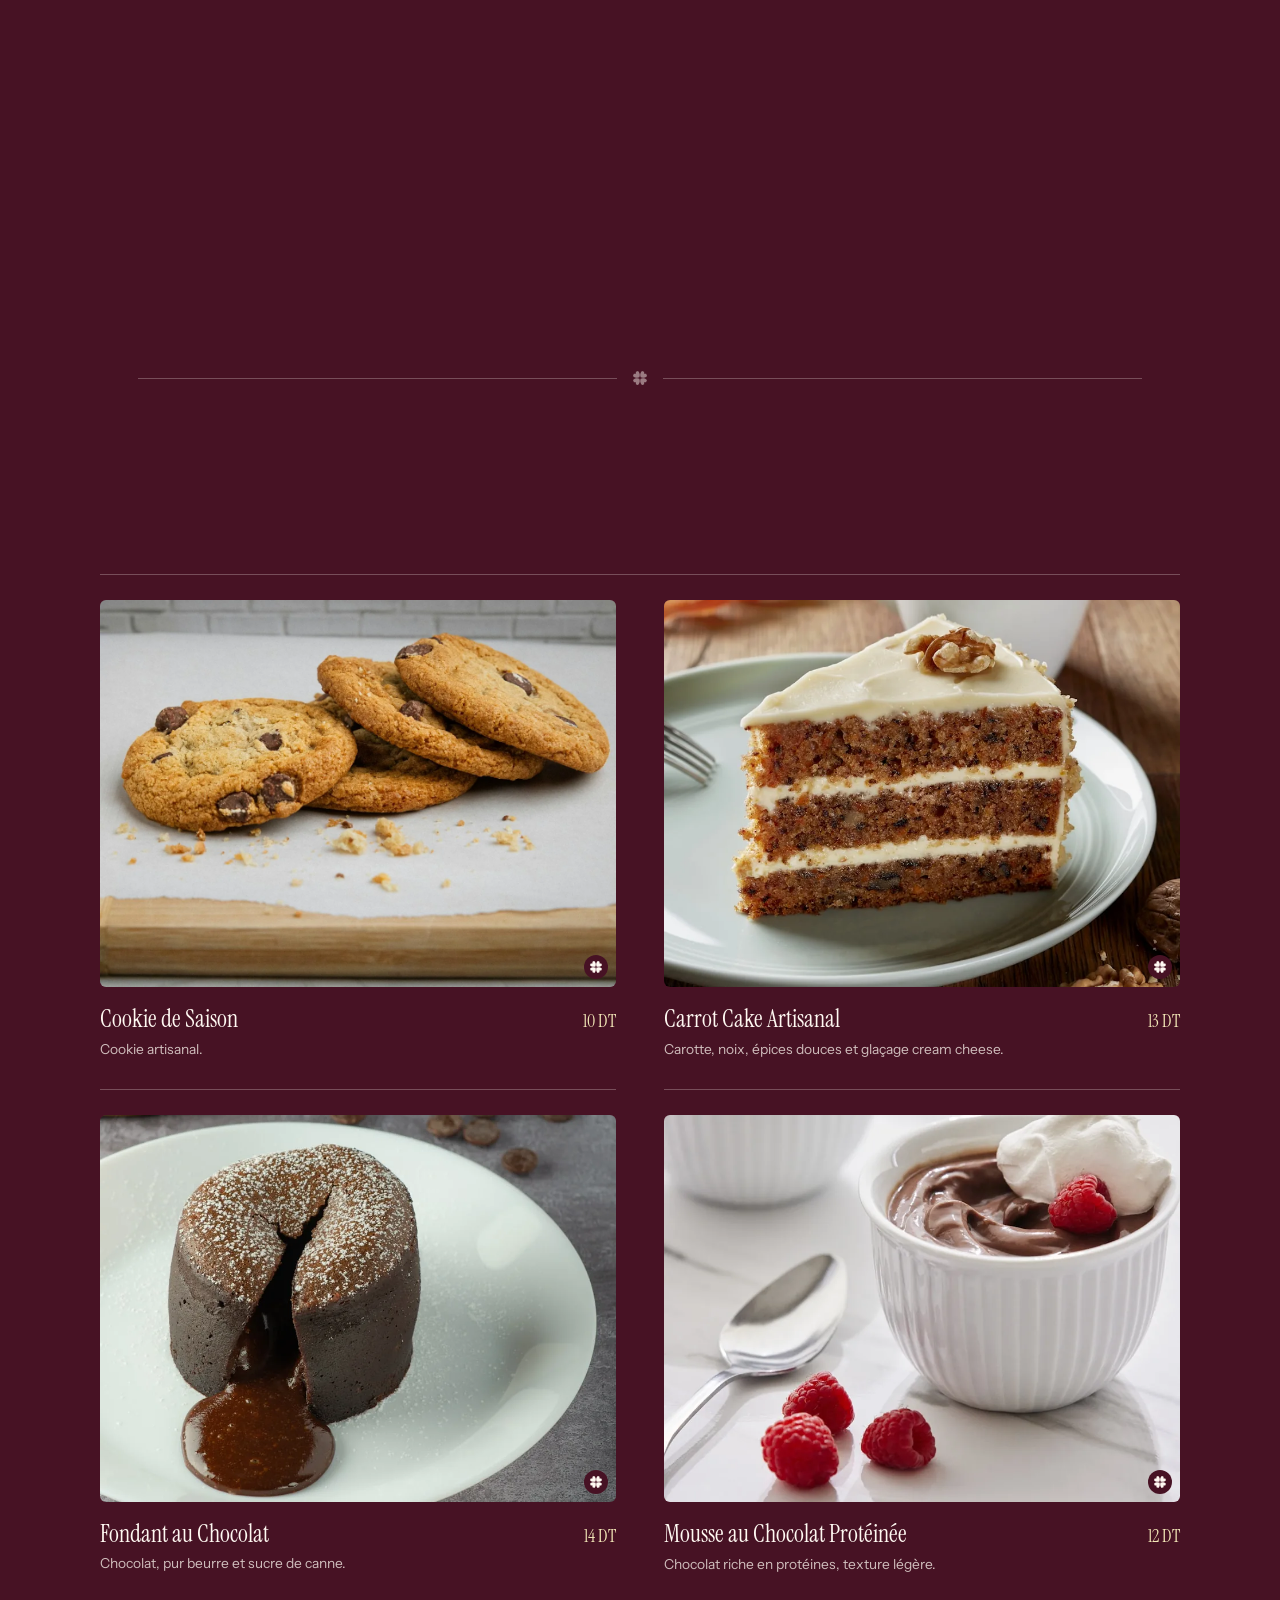
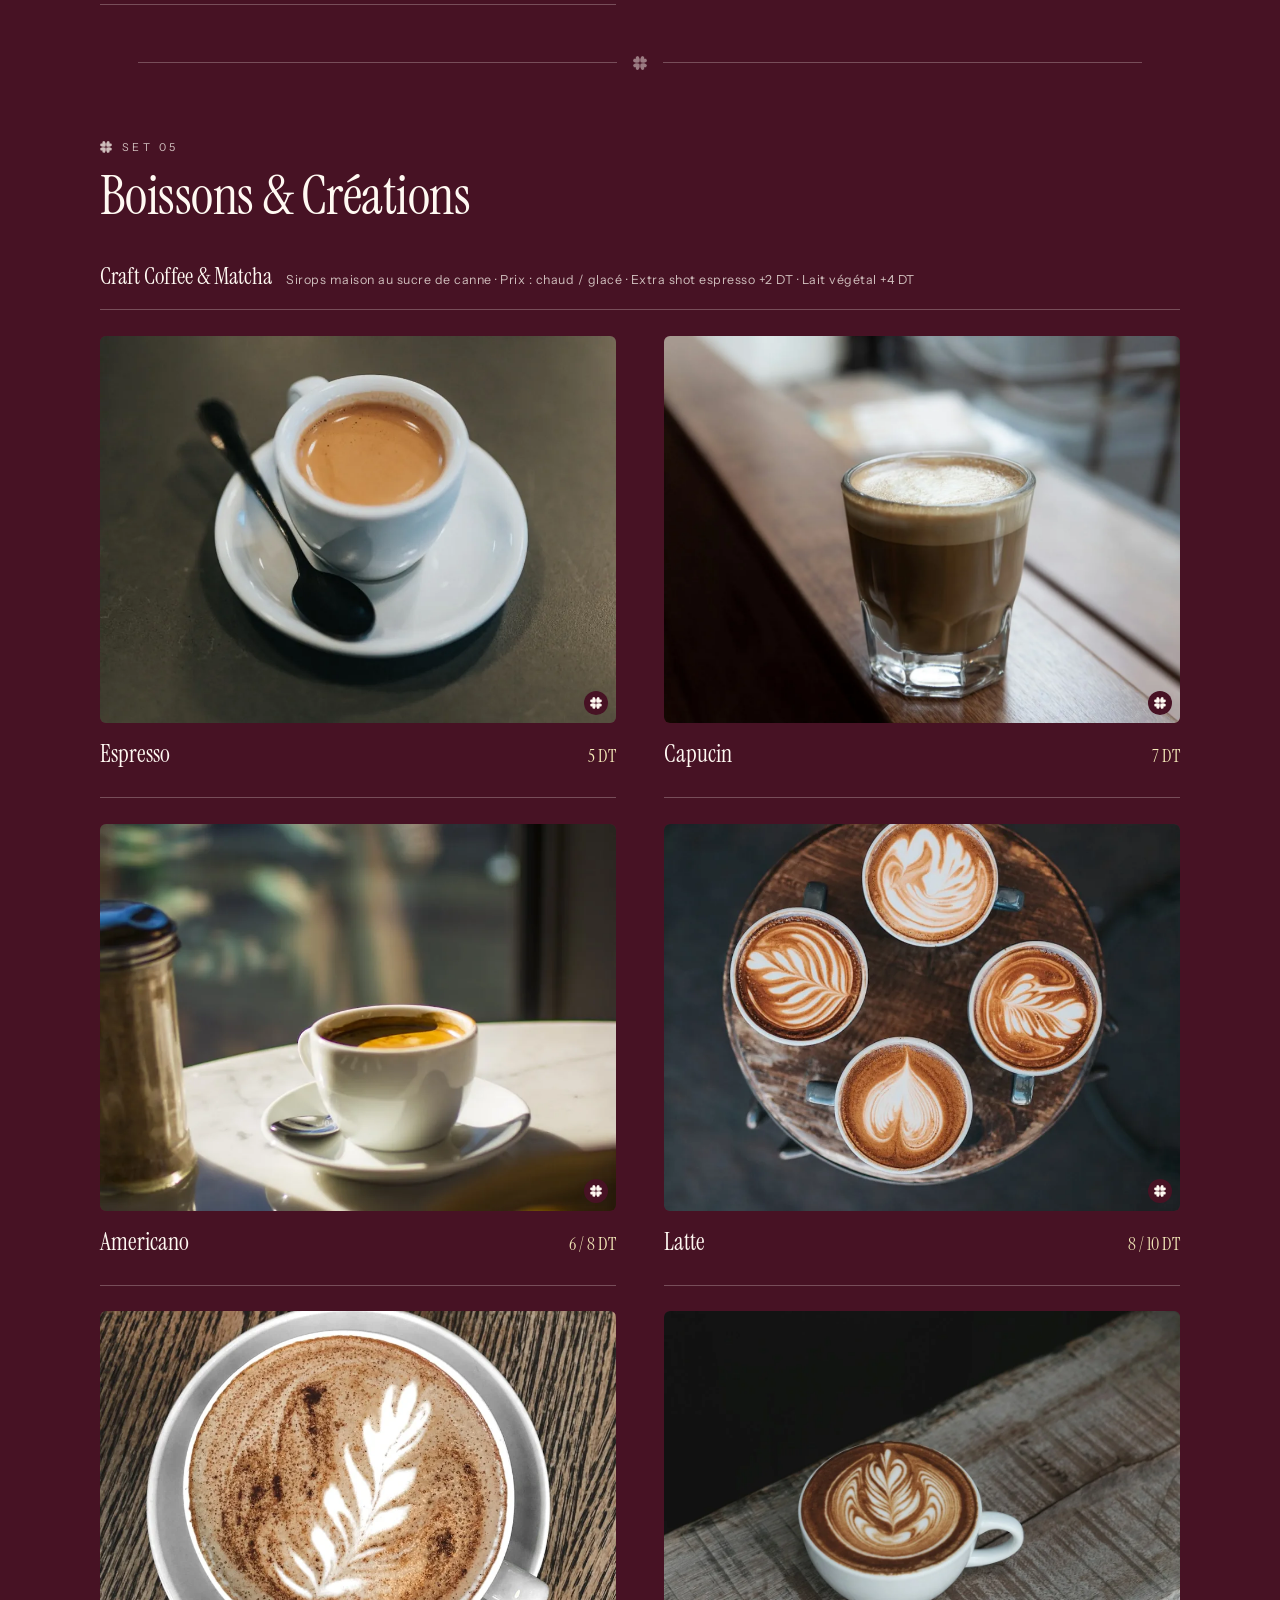
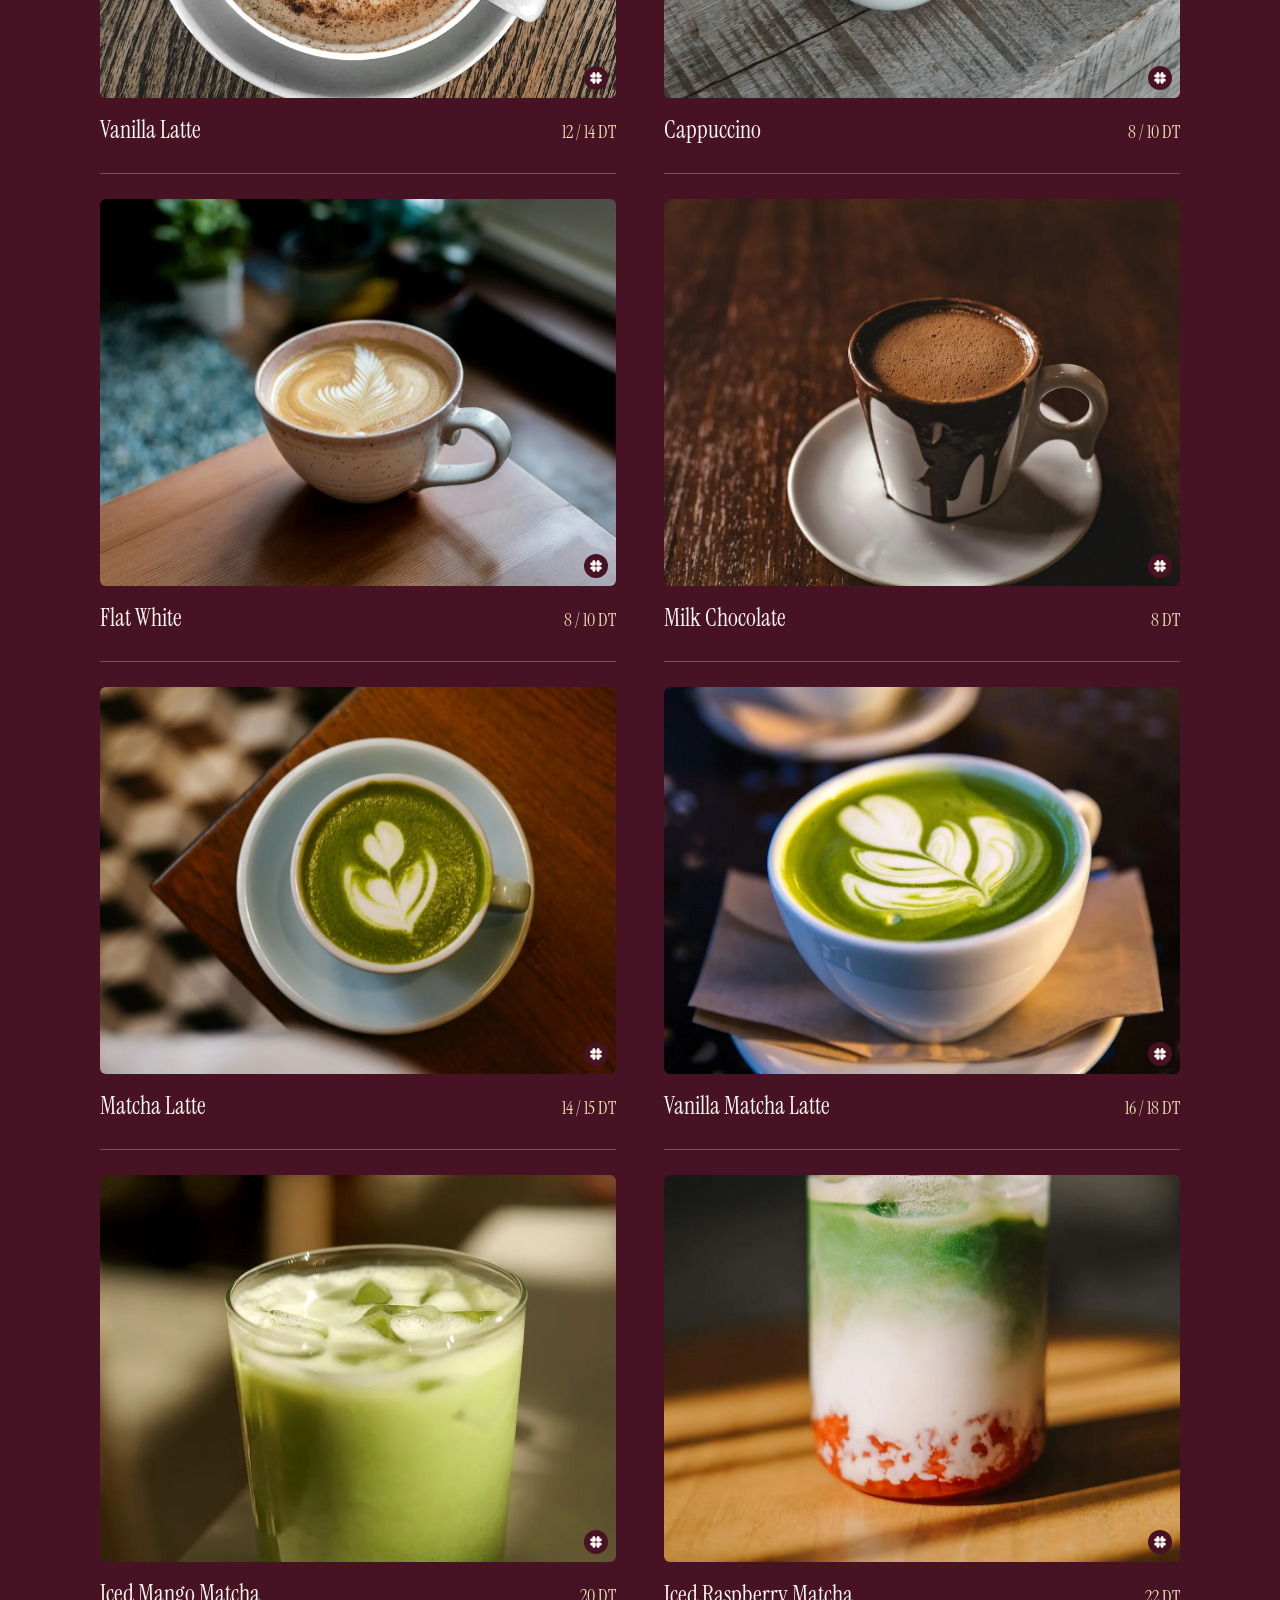
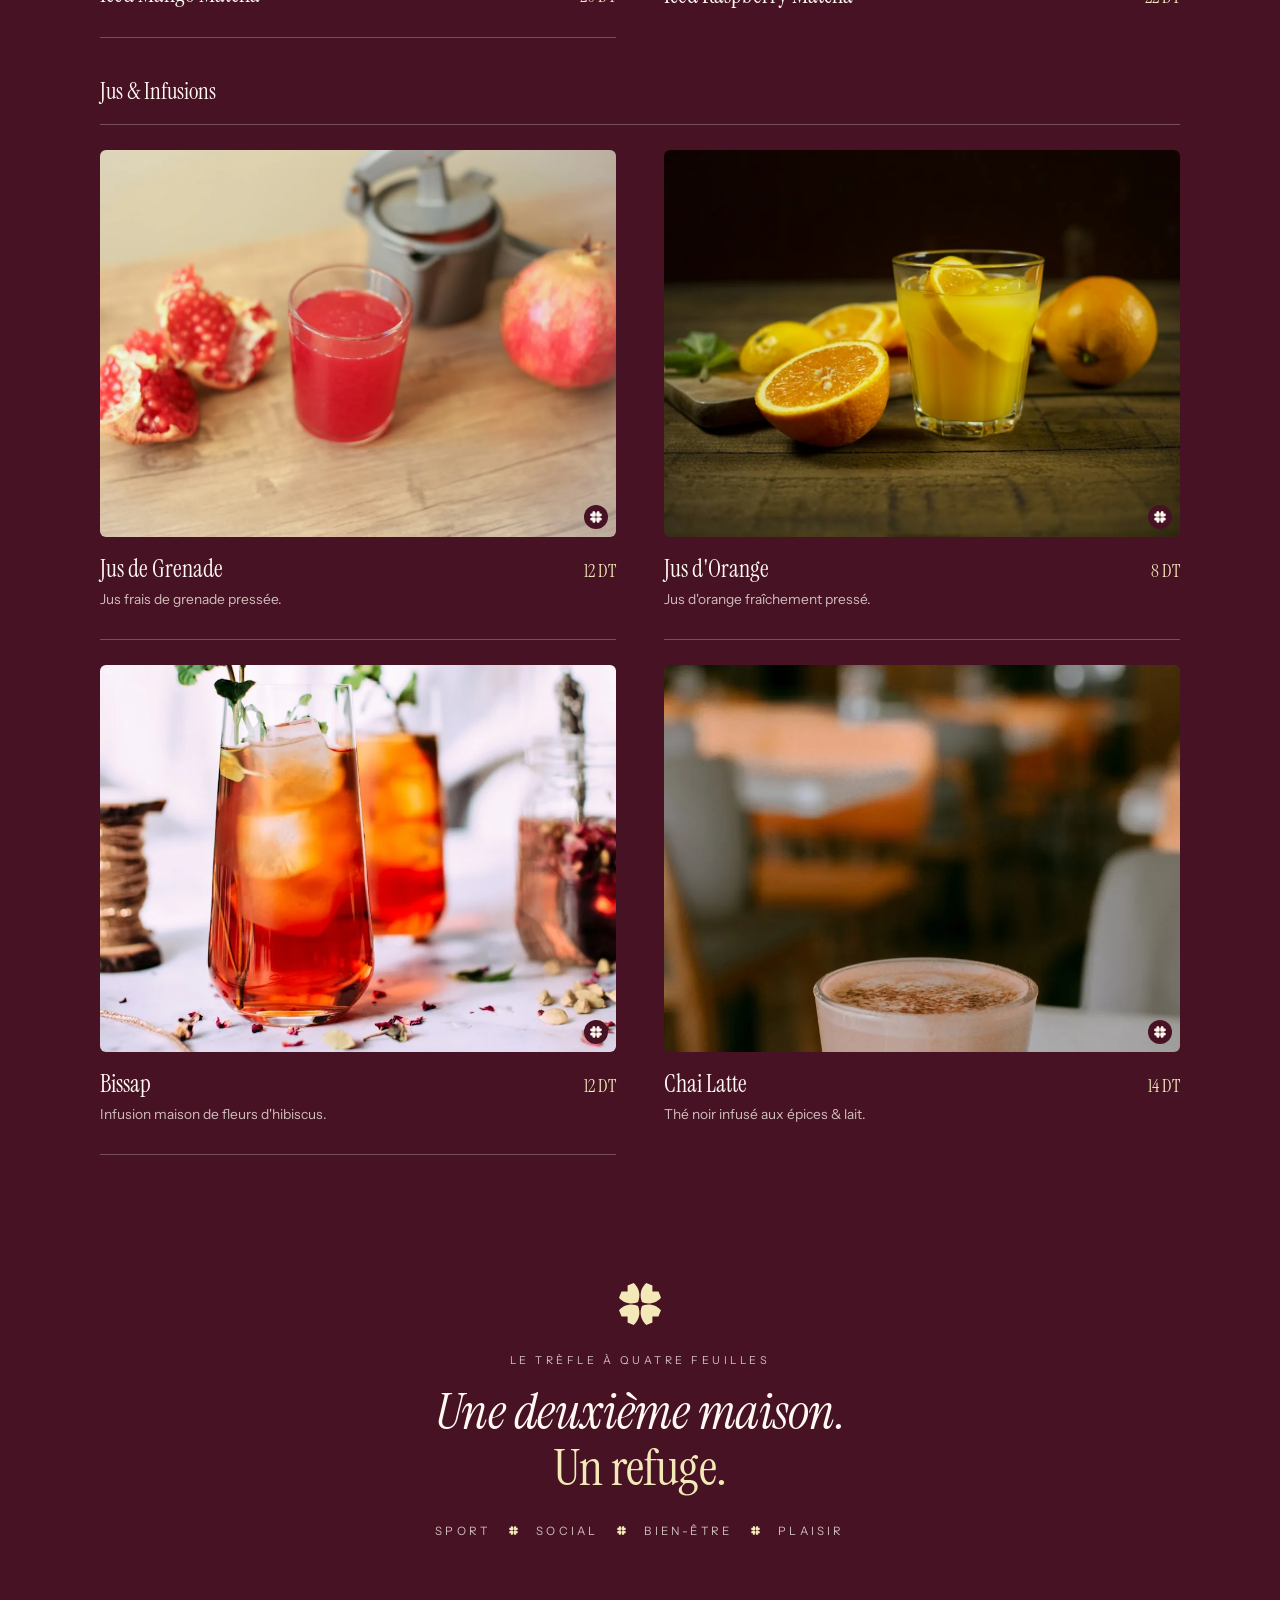
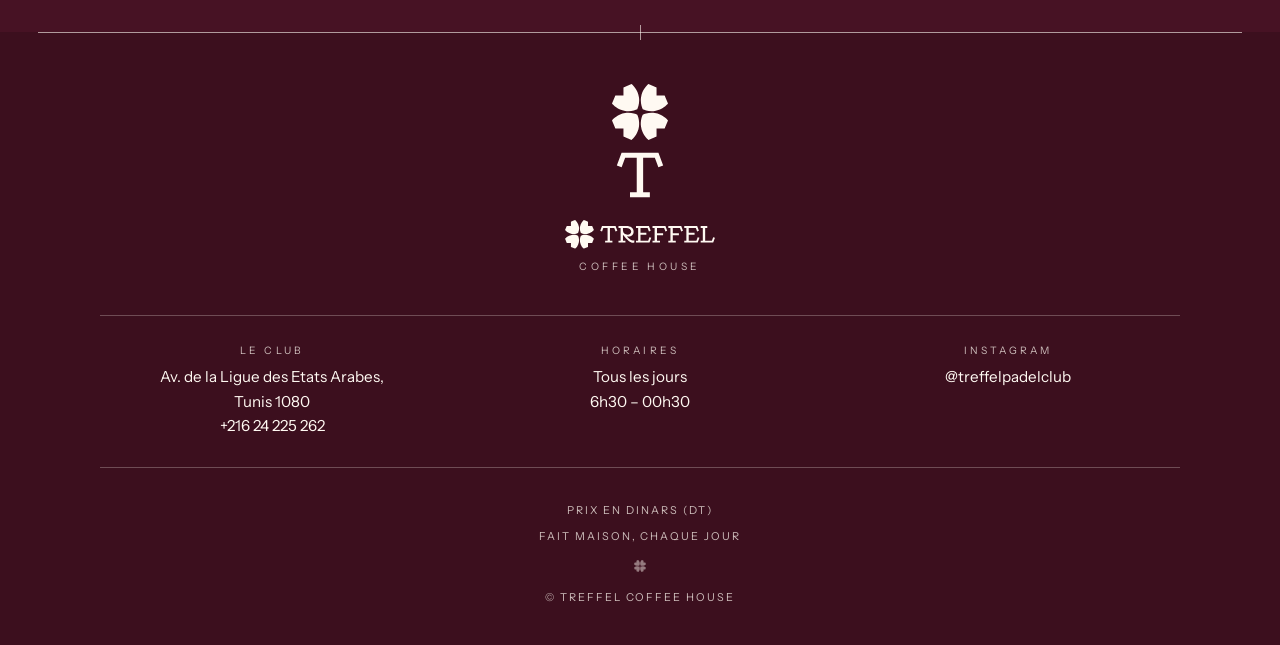
==== commit 970caeaf: "Treffel Coffee House : nouveau nom, thèmes bordeaux et beige du brand book, QR bordeaux et beige - N" ====
--- a/index.html
+++ b/index.html
@@ -1,15 +1,15 @@
 <!DOCTYPE html>
-<html lang="fr" data-theme="forest">
+<html lang="fr" data-theme="bordeaux">
 <head>
   <meta charset="UTF-8" />
   <meta name="viewport" content="width=device-width, initial-scale=1.0" />
-  <title>Treffel Padel Club — La carte</title>
-  <meta name="description" content="Treffel Padel Club — La carte du club." />
+  <title>Treffel Coffee House — La carte</title>
+  <meta name="description" content="Treffel Coffee House — La carte." />
   <link rel="preconnect" href="https://fonts.googleapis.com" />
   <link rel="preconnect" href="https://fonts.gstatic.com" crossorigin />
   <link href="https://fonts.googleapis.com/css2?family=Instrument+Serif:ital@0;1&family=Instrument+Sans:wght@400;500;600&display=swap" rel="stylesheet" />
-  <link rel="stylesheet" href="css/style.css?v=11" />
-  <link rel="stylesheet" href="css/pattern.css?v=2" />
+  <link rel="stylesheet" href="css/style.css?v=14" />
+  <link rel="stylesheet" href="css/pattern.css?v=3" />
 </head>
 <body>
 
@@ -28,7 +28,7 @@
     <div class="topbar">
       <a class="topbar-brand" href="#top">
         <svg class="topbar-clover" viewBox="0 0 1120.4 1118.89" aria-hidden="true"><use href="#clover" /></svg>
-        <span data-i18n="eyebrow">Padel Club</span>
+        <span data-i18n="eyebrow">Coffee House</span>
       </a>
       <div class="switches">
         <button id="themeToggle" class="switch" aria-label="Changer de couleur"></button>
@@ -53,6 +53,7 @@
         <span class="baseline-tick"></span>
       </div>
       <svg class="hero-wordmark" viewBox="0 0 1375.22 264.547" role="img" aria-label="Treffel"><use href="#wordmark" /></svg>
+      <p class="hero-house" data-i18n="eyebrow">Coffee House</p>
     </div>
   </header>
 
@@ -85,18 +86,18 @@
     </p>
   </section>
 
-  <!-- ===== Bas de page : le clubhouse ===== -->
+  <!-- ===== Bas de page ===== -->
   <footer class="footer" id="club">
     <div class="baseline"><span class="baseline-tick"></span></div>
     <div class="footer-inner">
       <svg class="footer-emblem" viewBox="0 0 460.3 932.901" aria-hidden="true"><use href="#emblem" /></svg>
       <svg class="footer-wordmark" viewBox="0 0 1375.22 264.547" role="img" aria-label="Treffel"><use href="#wordmark" /></svg>
-      <p class="footer-eyebrow" data-i18n="eyebrow">Padel Club</p>
+      <p class="footer-eyebrow" data-i18n="eyebrow">Coffee House</p>
 
       <div class="footer-grid">
         <div class="footer-col">
           <p class="footer-label" data-i18n="labelClub">Le club</p>
-          <p class="footer-info"><a href="https://www.google.com/maps/search/?api=1&amp;query=Treffel+Padel+Club+Av.+de+la+Ligue+des+Etats+Arabes+Tunis+1080" target="_blank" rel="noopener">Av. de la Ligue des Etats Arabes,<br />Tunis 1080</a></p>
+          <p class="footer-info"><a href="https://www.google.com/maps/search/?api=1&amp;query=Treffel+Av.+de+la+Ligue+des+Etats+Arabes+Tunis+1080" target="_blank" rel="noopener">Av. de la Ligue des Etats Arabes,<br />Tunis 1080</a></p>
           <p class="footer-info"><a href="tel:+21624225262">+216 24 225 262</a></p>
         </div>
         <div class="footer-col">
@@ -114,12 +115,12 @@
         <p class="footer-note" data-i18n="priceNote">Prix en dinars (DT)</p>
         <p class="footer-note" data-i18n="madeNote">Fait maison, chaque jour</p>
         <svg class="footer-clover" viewBox="0 0 1120.4 1118.89" aria-hidden="true"><use href="#clover" /></svg>
-        <p class="footer-note">© Treffel Padel Club</p>
+        <p class="footer-note">© Treffel Coffee House</p>
       </div>
     </div>
   </footer>
 
-  <script src="js/menu-data.js?v=10"></script>
-  <script src="js/app.js?v=9"></script>
+  <script src="js/menu-data.js?v=11"></script>
+  <script src="js/app.js?v=10"></script>
 </body>
 </html>
--- a/css/style.css
+++ b/css/style.css
@@ -1,17 +1,17 @@
 /* ============================================================
-   Treffel Padel Club — La carte
-   Deux options de couleur : html[data-theme="forest"] (fond forêt,
-   écriture blanche) et html[data-theme="cream"] (fond blanc,
-   écriture forêt — l'inverse). Le trèfle est la seule ornementation.
+   Treffel Coffee House — La carte
+   Deux options de couleur, d'après le brand book Coffee House :
+   html[data-theme="bordeaux"] (fond bordeaux #471224, écriture crème #fff9f2)
+   html[data-theme="beige"]    (fond crème #fff9f2, écriture bordeaux #471224)
+   Accents : or pâle #f3e8b8 sur bordeaux, vert forêt #22372c sur beige.
+   Le trèfle est la seule ornementation.
    ============================================================ */
 
 :root {
+  --bordeaux: #471224;
+  --cream: #fff9f2;
   --forest: #22372c;
-  --green: #1b5632;
-  --bordeaux: #671c32;
-  --pale: #f1efb6;
-  --cream: #ffffff;
-  --lilac: #ddd3e7;
+  --gold: #f3e8b8;
 
   --serif: "Teodor", "Instrument Serif", Georgia, serif;
   --sans: "Bagoss Standard", "Instrument Sans", "Segoe UI", sans-serif;
@@ -19,34 +19,34 @@
   --ease: cubic-bezier(0.16, 1, 0.3, 1);
 }
 
-html[data-theme="forest"] {
-  --bg: var(--forest);
-  --bg-alt: #1e3128;
+html[data-theme="bordeaux"] {
+  --bg: var(--bordeaux);
+  --bg-alt: #3c0f1e;
   --ink: var(--cream);
-  --ink-soft: rgba(255, 255, 255, 0.72);
-  --ink-faint: rgba(255, 255, 255, 0.42);
-  --line: rgba(255, 255, 255, 0.28);
-  --line-strong: rgba(255, 255, 255, 0.6);
-  --accent: var(--pale);
-  --photo-bg: #1b5632;
-  --photo-clover: rgba(255, 255, 255, 0.18);
+  --ink-soft: rgba(255, 249, 242, 0.74);
+  --ink-faint: rgba(255, 249, 242, 0.46);
+  --line: rgba(255, 249, 242, 0.26);
+  --line-strong: rgba(255, 249, 242, 0.6);
+  --accent: var(--gold);
+  --photo-bg: #5a1c31;
+  --photo-clover: rgba(255, 249, 242, 0.18);
   --pattern: var(--pattern-cream);
-  --bar: rgba(34, 55, 44, 0.94);
-}
-
-html[data-theme="cream"] {
+  --bar: rgba(71, 18, 36, 0.94);
+}
+
+html[data-theme="beige"] {
   --bg: var(--cream);
-  --bg-alt: #f4f4f1;
-  --ink: var(--forest);
-  --ink-soft: rgba(34, 55, 44, 0.74);
-  --ink-faint: rgba(34, 55, 44, 0.42);
-  --line: rgba(34, 55, 44, 0.26);
-  --line-strong: rgba(34, 55, 44, 0.6);
-  --accent: var(--bordeaux);
-  --photo-bg: #eef0ec;
-  --photo-clover: rgba(34, 55, 44, 0.2);
+  --bg-alt: #f7eee3;
+  --ink: var(--bordeaux);
+  --ink-soft: rgba(71, 18, 36, 0.76);
+  --ink-faint: rgba(71, 18, 36, 0.5);
+  --line: rgba(71, 18, 36, 0.22);
+  --line-strong: rgba(71, 18, 36, 0.56);
+  --accent: var(--forest);
+  --photo-bg: var(--gold);
+  --photo-clover: rgba(71, 18, 36, 0.2);
   --pattern: var(--pattern-forest);
-  --bar: rgba(255, 255, 255, 0.94);
+  --bar: rgba(255, 249, 242, 0.94);
 }
 
 * { margin: 0; padding: 0; box-sizing: border-box; }
@@ -126,6 +126,8 @@
   display: flex;
   align-items: center;
   gap: 0.55rem;
+  white-space: nowrap;
+  flex-shrink: 0;
   font-size: 0.68rem;
   letter-spacing: 0.32em;
   text-transform: uppercase;
@@ -134,7 +136,15 @@
 
 .topbar-clover { width: 14px; height: 14px; }
 
-.switches { display: flex; gap: 0.4rem; }
+.switches { display: flex; gap: 0.4rem; flex-shrink: 0; }
+
+@media (max-width: 400px) {
+  .topbar { gap: 0.5rem; }
+  .topbar-brand { letter-spacing: 0.16em; gap: 0.4rem; font-size: 0.64rem; }
+  .switches { gap: 0.3rem; }
+  .switch { padding: 0.42rem 0.55rem; letter-spacing: 0.08em; font-size: 0.64rem; }
+  .switch .dot { display: none; }
+}
 
 .switch {
   display: inline-flex;
@@ -236,6 +246,17 @@
   width: 100%;
   height: auto;
   animation: rise 1.2s 0.9s var(--ease) both;
+}
+
+.hero-house {
+  font-size: clamp(0.7rem, 2.6vw, 1.35rem);
+  letter-spacing: 0.42em;
+  text-transform: uppercase;
+  text-align: center;
+  margin: 0.9rem 0 0.2rem;
+  padding-left: 0.42em;
+  color: var(--ink);
+  animation: rise 1.2s 1.05s var(--ease) both;
 }
 
 @keyframes rise {
@@ -623,7 +644,7 @@
 .creed-clover {
   width: 42px;
   height: 42px;
-  color: var(--lilac);
+  color: var(--accent);
   margin-bottom: 1.5rem;
 }
 
@@ -664,11 +685,11 @@
 .creed-leaves .leaf-sep {
   width: 9px;
   height: 9px;
-  color: var(--lilac);
+  color: var(--accent);
 }
 
 /* ============================================================
-   Bas de page : le clubhouse (même fond que la carte)
+   Bas de page : la maison (même fond que la carte)
    ============================================================ */
 
 .footer {
@@ -763,6 +784,6 @@
 }
 
 @media (prefers-reduced-motion: reduce) {
-  .hero-emblem, .hero-kicker, .hero-title, .hero-line, .baseline, .hero-wordmark { animation: none; }
+  .hero-emblem, .hero-kicker, .hero-title, .hero-line, .baseline, .hero-wordmark, .hero-house { animation: none; }
   .reveal { opacity: 1; transform: none; transition: none; }
 }
--- a/css/pattern.css
+++ b/css/pattern.css
@@ -1,7 +1,7 @@
 /* généré par build.py : ne pas modifier à la main */
 :root {
-  --pattern-cream: url("data:image/svg+xml,%3Csvg%20xmlns%3D%22http%3A%2F%2Fwww.w3.org%2F2000%2Fsvg%22%20width%3D%22128%22%20height%3D%22128%22%20viewBox%3D%220%200%20128%20128%22%3E%3Csvg%20x%3D%2257%22%20y%3D%2257%22%20width%3D%2214%22%20height%3D%2214%22%20viewBox%3D%220%200%201120.4%201118.89%22%20fill%3D%22rgba%28255%2C255%2C255%2C0.10%29%22%3E%3Cg%3E%20%3Cg%3E%20%3Cpath%20transform%3D%22matrix%281%2C0%2C0%2C-1%2C229.1938%2C67.596439%29%22%20d%3D%22M0%200C53.866%2022.532%20107.732%2045.065%20161.597%2067.597%20188.933%2044.361%20286.922-44.584%20309.963-195.751%20327.451-310.487%20292.563-400.721%20275.88-437.477%20239.138-454.158%20148.867-489.073%2034.083-471.56-117.053-448.5-205.965-350.525-229.194-323.194-206.662-269.328-184.129-215.463-161.597-161.597-107.731-161.597-53.866-161.597%200-161.597Z%22%2F%3E%20%3Cpath%20transform%3D%22matrix%281%2C0%2C0%2C-1%2C67.597%2C889.6962%29%22%20d%3D%22M0%200C-22.532%2053.866-45.065%20107.732-67.597%20161.597-44.361%20188.933%2044.584%20286.922%20195.751%20309.963%20310.487%20327.451%20400.721%20292.563%20437.477%20275.88%20454.158%20239.138%20489.073%20148.867%20471.56%2034.083%20448.5-117.053%20350.525-205.965%20323.194-229.194%20269.328-206.662%20215.463-184.129%20161.597-161.597%20161.597-107.731%20161.597-53.866%20161.597%200Z%22%2F%3E%20%3Cpath%20transform%3D%22matrix%281%2C0%2C0%2C-1%2C891.2087%2C1051.293%29%22%20d%3D%22M0%200C-53.866-22.532-107.732-45.065-161.597-67.597-188.933-44.361-286.922%2044.584-309.963%20195.751-327.451%20310.487-292.563%20400.721-275.88%20437.477-239.138%20454.158-148.867%20489.073-34.083%20471.56%20117.053%20448.5%20205.966%20350.525%20229.194%20323.194%20206.662%20269.328%20184.129%20215.463%20161.597%20161.597%20107.731%20161.597%2053.866%20161.597%200%20161.597Z%22%2F%3E%20%3Cpath%20transform%3D%22matrix%281%2C0%2C0%2C-1%2C1052.8056%2C229.19324%29%22%20d%3D%22M0%200C22.532-53.866%2045.065-107.732%2067.597-161.597%2044.361-188.933-44.584-286.922-195.751-309.963-310.487-327.451-400.721-292.563-437.477-275.88-454.158-239.138-489.073-148.867-471.56-34.083-448.5%20117.053-350.525%20205.965-323.194%20229.194-269.328%20206.662-215.463%20184.129-161.597%20161.597-161.597%20107.731-161.597%2053.866-161.597%200Z%22%2F%3E%20%3C%2Fg%3E%20%3C%2Fg%3E%3C%2Fsvg%3E%3C%2Fsvg%3E");
-  --pattern-forest: url("data:image/svg+xml,%3Csvg%20xmlns%3D%22http%3A%2F%2Fwww.w3.org%2F2000%2Fsvg%22%20width%3D%22128%22%20height%3D%22128%22%20viewBox%3D%220%200%20128%20128%22%3E%3Csvg%20x%3D%2257%22%20y%3D%2257%22%20width%3D%2214%22%20height%3D%2214%22%20viewBox%3D%220%200%201120.4%201118.89%22%20fill%3D%22rgba%2834%2C55%2C44%2C0.09%29%22%3E%3Cg%3E%20%3Cg%3E%20%3Cpath%20transform%3D%22matrix%281%2C0%2C0%2C-1%2C229.1938%2C67.596439%29%22%20d%3D%22M0%200C53.866%2022.532%20107.732%2045.065%20161.597%2067.597%20188.933%2044.361%20286.922-44.584%20309.963-195.751%20327.451-310.487%20292.563-400.721%20275.88-437.477%20239.138-454.158%20148.867-489.073%2034.083-471.56-117.053-448.5-205.965-350.525-229.194-323.194-206.662-269.328-184.129-215.463-161.597-161.597-107.731-161.597-53.866-161.597%200-161.597Z%22%2F%3E%20%3Cpath%20transform%3D%22matrix%281%2C0%2C0%2C-1%2C67.597%2C889.6962%29%22%20d%3D%22M0%200C-22.532%2053.866-45.065%20107.732-67.597%20161.597-44.361%20188.933%2044.584%20286.922%20195.751%20309.963%20310.487%20327.451%20400.721%20292.563%20437.477%20275.88%20454.158%20239.138%20489.073%20148.867%20471.56%2034.083%20448.5-117.053%20350.525-205.965%20323.194-229.194%20269.328-206.662%20215.463-184.129%20161.597-161.597%20161.597-107.731%20161.597-53.866%20161.597%200Z%22%2F%3E%20%3Cpath%20transform%3D%22matrix%281%2C0%2C0%2C-1%2C891.2087%2C1051.293%29%22%20d%3D%22M0%200C-53.866-22.532-107.732-45.065-161.597-67.597-188.933-44.361-286.922%2044.584-309.963%20195.751-327.451%20310.487-292.563%20400.721-275.88%20437.477-239.138%20454.158-148.867%20489.073-34.083%20471.56%20117.053%20448.5%20205.966%20350.525%20229.194%20323.194%20206.662%20269.328%20184.129%20215.463%20161.597%20161.597%20107.731%20161.597%2053.866%20161.597%200%20161.597Z%22%2F%3E%20%3Cpath%20transform%3D%22matrix%281%2C0%2C0%2C-1%2C1052.8056%2C229.19324%29%22%20d%3D%22M0%200C22.532-53.866%2045.065-107.732%2067.597-161.597%2044.361-188.933-44.584-286.922-195.751-309.963-310.487-327.451-400.721-292.563-437.477-275.88-454.158-239.138-489.073-148.867-471.56-34.083-448.5%20117.053-350.525%20205.965-323.194%20229.194-269.328%20206.662-215.463%20184.129-161.597%20161.597-161.597%20107.731-161.597%2053.866-161.597%200Z%22%2F%3E%20%3C%2Fg%3E%20%3C%2Fg%3E%3C%2Fsvg%3E%3C%2Fsvg%3E");
+  --pattern-cream: url("data:image/svg+xml,%3Csvg%20xmlns%3D%22http%3A%2F%2Fwww.w3.org%2F2000%2Fsvg%22%20width%3D%22128%22%20height%3D%22128%22%20viewBox%3D%220%200%20128%20128%22%3E%3Csvg%20x%3D%2257%22%20y%3D%2257%22%20width%3D%2214%22%20height%3D%2214%22%20viewBox%3D%220%200%201120.4%201118.89%22%20fill%3D%22rgba%28255%2C249%2C242%2C0.10%29%22%3E%3Cg%3E%20%3Cg%3E%20%3Cpath%20transform%3D%22matrix%281%2C0%2C0%2C-1%2C229.1938%2C67.596439%29%22%20d%3D%22M0%200C53.866%2022.532%20107.732%2045.065%20161.597%2067.597%20188.933%2044.361%20286.922-44.584%20309.963-195.751%20327.451-310.487%20292.563-400.721%20275.88-437.477%20239.138-454.158%20148.867-489.073%2034.083-471.56-117.053-448.5-205.965-350.525-229.194-323.194-206.662-269.328-184.129-215.463-161.597-161.597-107.731-161.597-53.866-161.597%200-161.597Z%22%2F%3E%20%3Cpath%20transform%3D%22matrix%281%2C0%2C0%2C-1%2C67.597%2C889.6962%29%22%20d%3D%22M0%200C-22.532%2053.866-45.065%20107.732-67.597%20161.597-44.361%20188.933%2044.584%20286.922%20195.751%20309.963%20310.487%20327.451%20400.721%20292.563%20437.477%20275.88%20454.158%20239.138%20489.073%20148.867%20471.56%2034.083%20448.5-117.053%20350.525-205.965%20323.194-229.194%20269.328-206.662%20215.463-184.129%20161.597-161.597%20161.597-107.731%20161.597-53.866%20161.597%200Z%22%2F%3E%20%3Cpath%20transform%3D%22matrix%281%2C0%2C0%2C-1%2C891.2087%2C1051.293%29%22%20d%3D%22M0%200C-53.866-22.532-107.732-45.065-161.597-67.597-188.933-44.361-286.922%2044.584-309.963%20195.751-327.451%20310.487-292.563%20400.721-275.88%20437.477-239.138%20454.158-148.867%20489.073-34.083%20471.56%20117.053%20448.5%20205.966%20350.525%20229.194%20323.194%20206.662%20269.328%20184.129%20215.463%20161.597%20161.597%20107.731%20161.597%2053.866%20161.597%200%20161.597Z%22%2F%3E%20%3Cpath%20transform%3D%22matrix%281%2C0%2C0%2C-1%2C1052.8056%2C229.19324%29%22%20d%3D%22M0%200C22.532-53.866%2045.065-107.732%2067.597-161.597%2044.361-188.933-44.584-286.922-195.751-309.963-310.487-327.451-400.721-292.563-437.477-275.88-454.158-239.138-489.073-148.867-471.56-34.083-448.5%20117.053-350.525%20205.965-323.194%20229.194-269.328%20206.662-215.463%20184.129-161.597%20161.597-161.597%20107.731-161.597%2053.866-161.597%200Z%22%2F%3E%20%3C%2Fg%3E%20%3C%2Fg%3E%3C%2Fsvg%3E%3C%2Fsvg%3E");
+  --pattern-forest: url("data:image/svg+xml,%3Csvg%20xmlns%3D%22http%3A%2F%2Fwww.w3.org%2F2000%2Fsvg%22%20width%3D%22128%22%20height%3D%22128%22%20viewBox%3D%220%200%20128%20128%22%3E%3Csvg%20x%3D%2257%22%20y%3D%2257%22%20width%3D%2214%22%20height%3D%2214%22%20viewBox%3D%220%200%201120.4%201118.89%22%20fill%3D%22rgba%2871%2C18%2C36%2C0.09%29%22%3E%3Cg%3E%20%3Cg%3E%20%3Cpath%20transform%3D%22matrix%281%2C0%2C0%2C-1%2C229.1938%2C67.596439%29%22%20d%3D%22M0%200C53.866%2022.532%20107.732%2045.065%20161.597%2067.597%20188.933%2044.361%20286.922-44.584%20309.963-195.751%20327.451-310.487%20292.563-400.721%20275.88-437.477%20239.138-454.158%20148.867-489.073%2034.083-471.56-117.053-448.5-205.965-350.525-229.194-323.194-206.662-269.328-184.129-215.463-161.597-161.597-107.731-161.597-53.866-161.597%200-161.597Z%22%2F%3E%20%3Cpath%20transform%3D%22matrix%281%2C0%2C0%2C-1%2C67.597%2C889.6962%29%22%20d%3D%22M0%200C-22.532%2053.866-45.065%20107.732-67.597%20161.597-44.361%20188.933%2044.584%20286.922%20195.751%20309.963%20310.487%20327.451%20400.721%20292.563%20437.477%20275.88%20454.158%20239.138%20489.073%20148.867%20471.56%2034.083%20448.5-117.053%20350.525-205.965%20323.194-229.194%20269.328-206.662%20215.463-184.129%20161.597-161.597%20161.597-107.731%20161.597-53.866%20161.597%200Z%22%2F%3E%20%3Cpath%20transform%3D%22matrix%281%2C0%2C0%2C-1%2C891.2087%2C1051.293%29%22%20d%3D%22M0%200C-53.866-22.532-107.732-45.065-161.597-67.597-188.933-44.361-286.922%2044.584-309.963%20195.751-327.451%20310.487-292.563%20400.721-275.88%20437.477-239.138%20454.158-148.867%20489.073-34.083%20471.56%20117.053%20448.5%20205.966%20350.525%20229.194%20323.194%20206.662%20269.328%20184.129%20215.463%20161.597%20161.597%20107.731%20161.597%2053.866%20161.597%200%20161.597Z%22%2F%3E%20%3Cpath%20transform%3D%22matrix%281%2C0%2C0%2C-1%2C1052.8056%2C229.19324%29%22%20d%3D%22M0%200C22.532-53.866%2045.065-107.732%2067.597-161.597%2044.361-188.933-44.584-286.922-195.751-309.963-310.487-327.451-400.721-292.563-437.477-275.88-454.158-239.138-489.073-148.867-471.56-34.083-448.5%20117.053-350.525%20205.965-323.194%20229.194-269.328%20206.662-215.463%20184.129-161.597%20161.597-161.597%20107.731-161.597%2053.866-161.597%200Z%22%2F%3E%20%3C%2Fg%3E%20%3C%2Fg%3E%3C%2Fsvg%3E%3C%2Fsvg%3E");
 }
-html[data-theme="forest"] { --pattern-hero: url("data:image/svg+xml,%3Csvg%20xmlns%3D%22http%3A%2F%2Fwww.w3.org%2F2000%2Fsvg%22%20viewBox%3D%220%200%201120.4%201118.89%22%20fill%3D%22%23ffffff%22%3E%3Cg%3E%20%3Cg%3E%20%3Cpath%20transform%3D%22matrix%281%2C0%2C0%2C-1%2C229.1938%2C67.596439%29%22%20d%3D%22M0%200C53.866%2022.532%20107.732%2045.065%20161.597%2067.597%20188.933%2044.361%20286.922-44.584%20309.963-195.751%20327.451-310.487%20292.563-400.721%20275.88-437.477%20239.138-454.158%20148.867-489.073%2034.083-471.56-117.053-448.5-205.965-350.525-229.194-323.194-206.662-269.328-184.129-215.463-161.597-161.597-107.731-161.597-53.866-161.597%200-161.597Z%22%2F%3E%20%3Cpath%20transform%3D%22matrix%281%2C0%2C0%2C-1%2C67.597%2C889.6962%29%22%20d%3D%22M0%200C-22.532%2053.866-45.065%20107.732-67.597%20161.597-44.361%20188.933%2044.584%20286.922%20195.751%20309.963%20310.487%20327.451%20400.721%20292.563%20437.477%20275.88%20454.158%20239.138%20489.073%20148.867%20471.56%2034.083%20448.5-117.053%20350.525-205.965%20323.194-229.194%20269.328-206.662%20215.463-184.129%20161.597-161.597%20161.597-107.731%20161.597-53.866%20161.597%200Z%22%2F%3E%20%3Cpath%20transform%3D%22matrix%281%2C0%2C0%2C-1%2C891.2087%2C1051.293%29%22%20d%3D%22M0%200C-53.866-22.532-107.732-45.065-161.597-67.597-188.933-44.361-286.922%2044.584-309.963%20195.751-327.451%20310.487-292.563%20400.721-275.88%20437.477-239.138%20454.158-148.867%20489.073-34.083%20471.56%20117.053%20448.5%20205.966%20350.525%20229.194%20323.194%20206.662%20269.328%20184.129%20215.463%20161.597%20161.597%20107.731%20161.597%2053.866%20161.597%200%20161.597Z%22%2F%3E%20%3Cpath%20transform%3D%22matrix%281%2C0%2C0%2C-1%2C1052.8056%2C229.19324%29%22%20d%3D%22M0%200C22.532-53.866%2045.065-107.732%2067.597-161.597%2044.361-188.933-44.584-286.922-195.751-309.963-310.487-327.451-400.721-292.563-437.477-275.88-454.158-239.138-489.073-148.867-471.56-34.083-448.5%20117.053-350.525%20205.965-323.194%20229.194-269.328%20206.662-215.463%20184.129-161.597%20161.597-161.597%20107.731-161.597%2053.866-161.597%200Z%22%2F%3E%20%3C%2Fg%3E%20%3C%2Fg%3E%3C%2Fsvg%3E"); }
-html[data-theme="cream"] { --pattern-hero: url("data:image/svg+xml,%3Csvg%20xmlns%3D%22http%3A%2F%2Fwww.w3.org%2F2000%2Fsvg%22%20viewBox%3D%220%200%201120.4%201118.89%22%20fill%3D%22%2322372c%22%3E%3Cg%3E%20%3Cg%3E%20%3Cpath%20transform%3D%22matrix%281%2C0%2C0%2C-1%2C229.1938%2C67.596439%29%22%20d%3D%22M0%200C53.866%2022.532%20107.732%2045.065%20161.597%2067.597%20188.933%2044.361%20286.922-44.584%20309.963-195.751%20327.451-310.487%20292.563-400.721%20275.88-437.477%20239.138-454.158%20148.867-489.073%2034.083-471.56-117.053-448.5-205.965-350.525-229.194-323.194-206.662-269.328-184.129-215.463-161.597-161.597-107.731-161.597-53.866-161.597%200-161.597Z%22%2F%3E%20%3Cpath%20transform%3D%22matrix%281%2C0%2C0%2C-1%2C67.597%2C889.6962%29%22%20d%3D%22M0%200C-22.532%2053.866-45.065%20107.732-67.597%20161.597-44.361%20188.933%2044.584%20286.922%20195.751%20309.963%20310.487%20327.451%20400.721%20292.563%20437.477%20275.88%20454.158%20239.138%20489.073%20148.867%20471.56%2034.083%20448.5-117.053%20350.525-205.965%20323.194-229.194%20269.328-206.662%20215.463-184.129%20161.597-161.597%20161.597-107.731%20161.597-53.866%20161.597%200Z%22%2F%3E%20%3Cpath%20transform%3D%22matrix%281%2C0%2C0%2C-1%2C891.2087%2C1051.293%29%22%20d%3D%22M0%200C-53.866-22.532-107.732-45.065-161.597-67.597-188.933-44.361-286.922%2044.584-309.963%20195.751-327.451%20310.487-292.563%20400.721-275.88%20437.477-239.138%20454.158-148.867%20489.073-34.083%20471.56%20117.053%20448.5%20205.966%20350.525%20229.194%20323.194%20206.662%20269.328%20184.129%20215.463%20161.597%20161.597%20107.731%20161.597%2053.866%20161.597%200%20161.597Z%22%2F%3E%20%3Cpath%20transform%3D%22matrix%281%2C0%2C0%2C-1%2C1052.8056%2C229.19324%29%22%20d%3D%22M0%200C22.532-53.866%2045.065-107.732%2067.597-161.597%2044.361-188.933-44.584-286.922-195.751-309.963-310.487-327.451-400.721-292.563-437.477-275.88-454.158-239.138-489.073-148.867-471.56-34.083-448.5%20117.053-350.525%20205.965-323.194%20229.194-269.328%20206.662-215.463%20184.129-161.597%20161.597-161.597%20107.731-161.597%2053.866-161.597%200Z%22%2F%3E%20%3C%2Fg%3E%20%3C%2Fg%3E%3C%2Fsvg%3E"); }
+html[data-theme="bordeaux"] { --pattern-hero: url("data:image/svg+xml,%3Csvg%20xmlns%3D%22http%3A%2F%2Fwww.w3.org%2F2000%2Fsvg%22%20viewBox%3D%220%200%201120.4%201118.89%22%20fill%3D%22%23fff9f2%22%3E%3Cg%3E%20%3Cg%3E%20%3Cpath%20transform%3D%22matrix%281%2C0%2C0%2C-1%2C229.1938%2C67.596439%29%22%20d%3D%22M0%200C53.866%2022.532%20107.732%2045.065%20161.597%2067.597%20188.933%2044.361%20286.922-44.584%20309.963-195.751%20327.451-310.487%20292.563-400.721%20275.88-437.477%20239.138-454.158%20148.867-489.073%2034.083-471.56-117.053-448.5-205.965-350.525-229.194-323.194-206.662-269.328-184.129-215.463-161.597-161.597-107.731-161.597-53.866-161.597%200-161.597Z%22%2F%3E%20%3Cpath%20transform%3D%22matrix%281%2C0%2C0%2C-1%2C67.597%2C889.6962%29%22%20d%3D%22M0%200C-22.532%2053.866-45.065%20107.732-67.597%20161.597-44.361%20188.933%2044.584%20286.922%20195.751%20309.963%20310.487%20327.451%20400.721%20292.563%20437.477%20275.88%20454.158%20239.138%20489.073%20148.867%20471.56%2034.083%20448.5-117.053%20350.525-205.965%20323.194-229.194%20269.328-206.662%20215.463-184.129%20161.597-161.597%20161.597-107.731%20161.597-53.866%20161.597%200Z%22%2F%3E%20%3Cpath%20transform%3D%22matrix%281%2C0%2C0%2C-1%2C891.2087%2C1051.293%29%22%20d%3D%22M0%200C-53.866-22.532-107.732-45.065-161.597-67.597-188.933-44.361-286.922%2044.584-309.963%20195.751-327.451%20310.487-292.563%20400.721-275.88%20437.477-239.138%20454.158-148.867%20489.073-34.083%20471.56%20117.053%20448.5%20205.966%20350.525%20229.194%20323.194%20206.662%20269.328%20184.129%20215.463%20161.597%20161.597%20107.731%20161.597%2053.866%20161.597%200%20161.597Z%22%2F%3E%20%3Cpath%20transform%3D%22matrix%281%2C0%2C0%2C-1%2C1052.8056%2C229.19324%29%22%20d%3D%22M0%200C22.532-53.866%2045.065-107.732%2067.597-161.597%2044.361-188.933-44.584-286.922-195.751-309.963-310.487-327.451-400.721-292.563-437.477-275.88-454.158-239.138-489.073-148.867-471.56-34.083-448.5%20117.053-350.525%20205.965-323.194%20229.194-269.328%20206.662-215.463%20184.129-161.597%20161.597-161.597%20107.731-161.597%2053.866-161.597%200Z%22%2F%3E%20%3C%2Fg%3E%20%3C%2Fg%3E%3C%2Fsvg%3E"); }
+html[data-theme="beige"] { --pattern-hero: url("data:image/svg+xml,%3Csvg%20xmlns%3D%22http%3A%2F%2Fwww.w3.org%2F2000%2Fsvg%22%20viewBox%3D%220%200%201120.4%201118.89%22%20fill%3D%22%23471224%22%3E%3Cg%3E%20%3Cg%3E%20%3Cpath%20transform%3D%22matrix%281%2C0%2C0%2C-1%2C229.1938%2C67.596439%29%22%20d%3D%22M0%200C53.866%2022.532%20107.732%2045.065%20161.597%2067.597%20188.933%2044.361%20286.922-44.584%20309.963-195.751%20327.451-310.487%20292.563-400.721%20275.88-437.477%20239.138-454.158%20148.867-489.073%2034.083-471.56-117.053-448.5-205.965-350.525-229.194-323.194-206.662-269.328-184.129-215.463-161.597-161.597-107.731-161.597-53.866-161.597%200-161.597Z%22%2F%3E%20%3Cpath%20transform%3D%22matrix%281%2C0%2C0%2C-1%2C67.597%2C889.6962%29%22%20d%3D%22M0%200C-22.532%2053.866-45.065%20107.732-67.597%20161.597-44.361%20188.933%2044.584%20286.922%20195.751%20309.963%20310.487%20327.451%20400.721%20292.563%20437.477%20275.88%20454.158%20239.138%20489.073%20148.867%20471.56%2034.083%20448.5-117.053%20350.525-205.965%20323.194-229.194%20269.328-206.662%20215.463-184.129%20161.597-161.597%20161.597-107.731%20161.597-53.866%20161.597%200Z%22%2F%3E%20%3Cpath%20transform%3D%22matrix%281%2C0%2C0%2C-1%2C891.2087%2C1051.293%29%22%20d%3D%22M0%200C-53.866-22.532-107.732-45.065-161.597-67.597-188.933-44.361-286.922%2044.584-309.963%20195.751-327.451%20310.487-292.563%20400.721-275.88%20437.477-239.138%20454.158-148.867%20489.073-34.083%20471.56%20117.053%20448.5%20205.966%20350.525%20229.194%20323.194%20206.662%20269.328%20184.129%20215.463%20161.597%20161.597%20107.731%20161.597%2053.866%20161.597%200%20161.597Z%22%2F%3E%20%3Cpath%20transform%3D%22matrix%281%2C0%2C0%2C-1%2C1052.8056%2C229.19324%29%22%20d%3D%22M0%200C22.532-53.866%2045.065-107.732%2067.597-161.597%2044.361-188.933-44.584-286.922-195.751-309.963-310.487-327.451-400.721-292.563-437.477-275.88-454.158-239.138-489.073-148.867-471.56-34.083-448.5%20117.053-350.525%20205.965-323.194%20229.194-269.328%20206.662-215.463%20184.129-161.597%20161.597-161.597%20107.731-161.597%2053.866-161.597%200Z%22%2F%3E%20%3C%2Fg%3E%20%3C%2Fg%3E%3C%2Fsvg%3E"); }
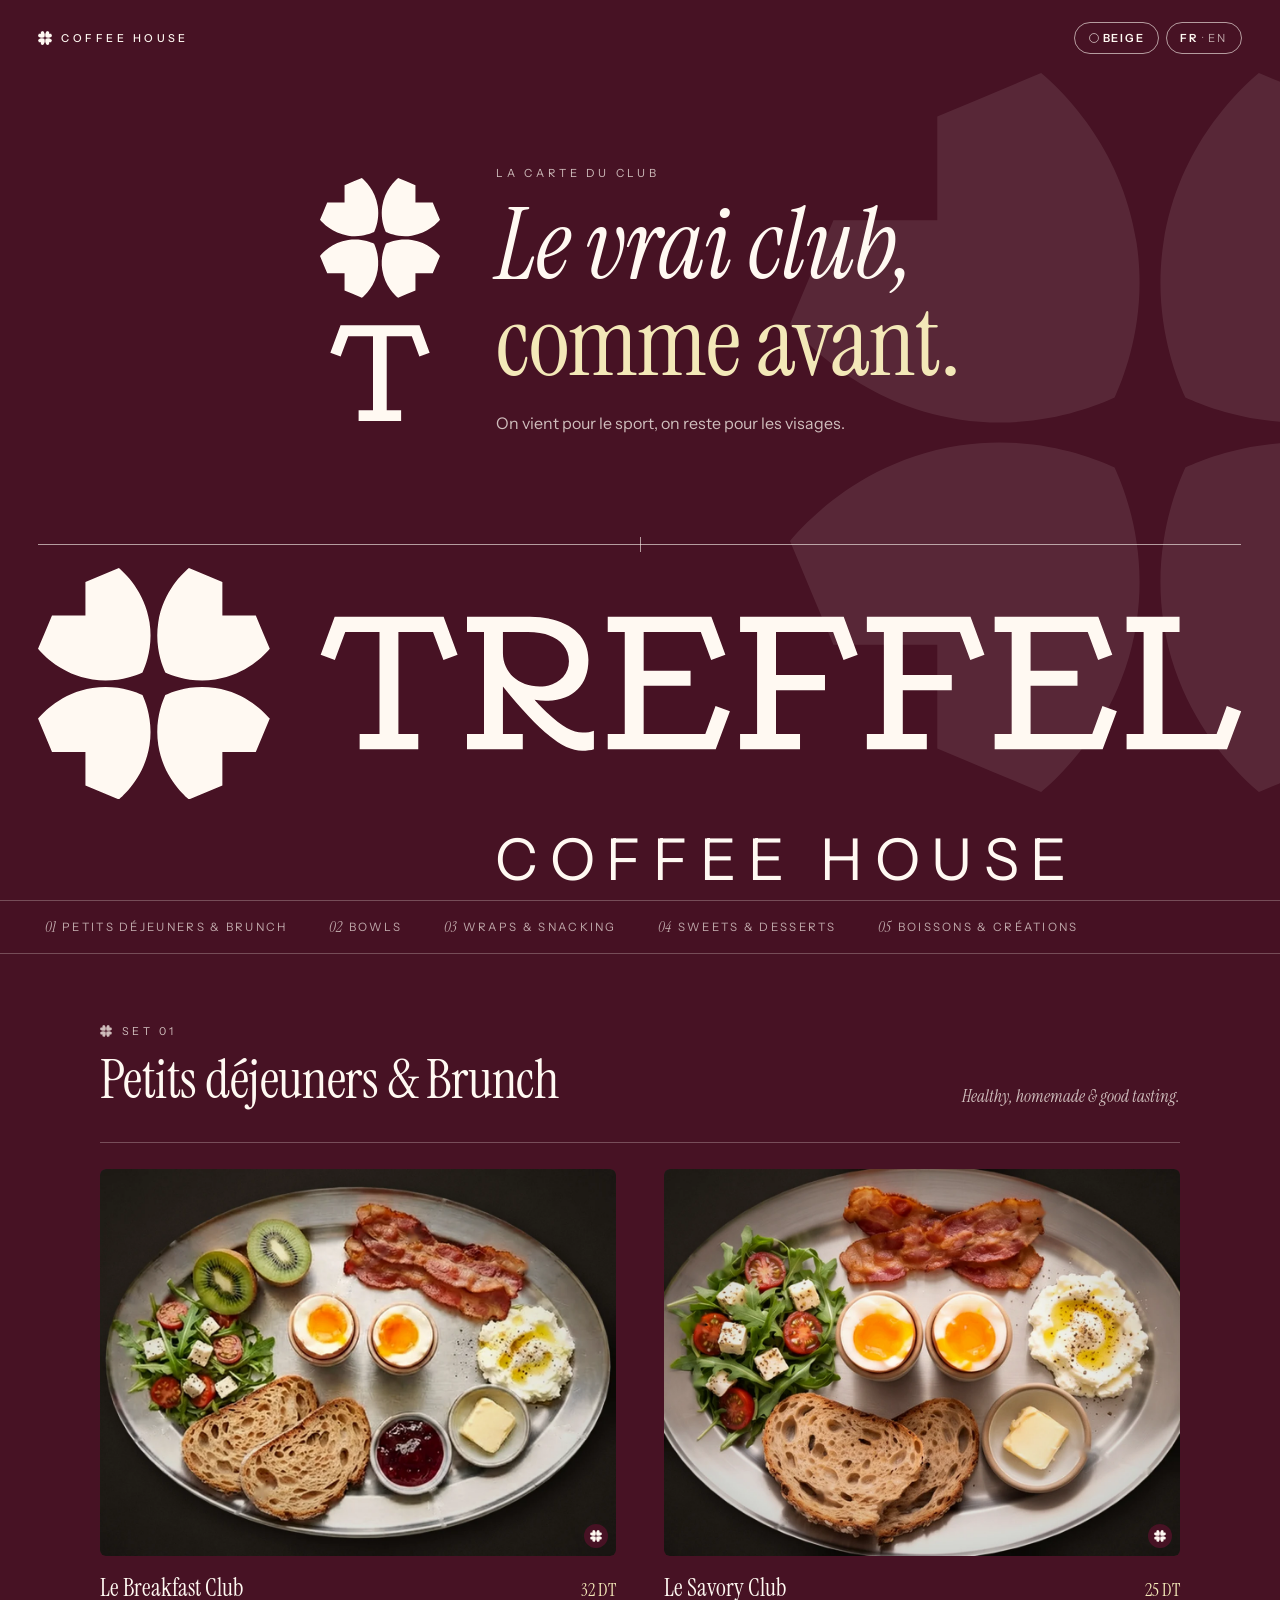
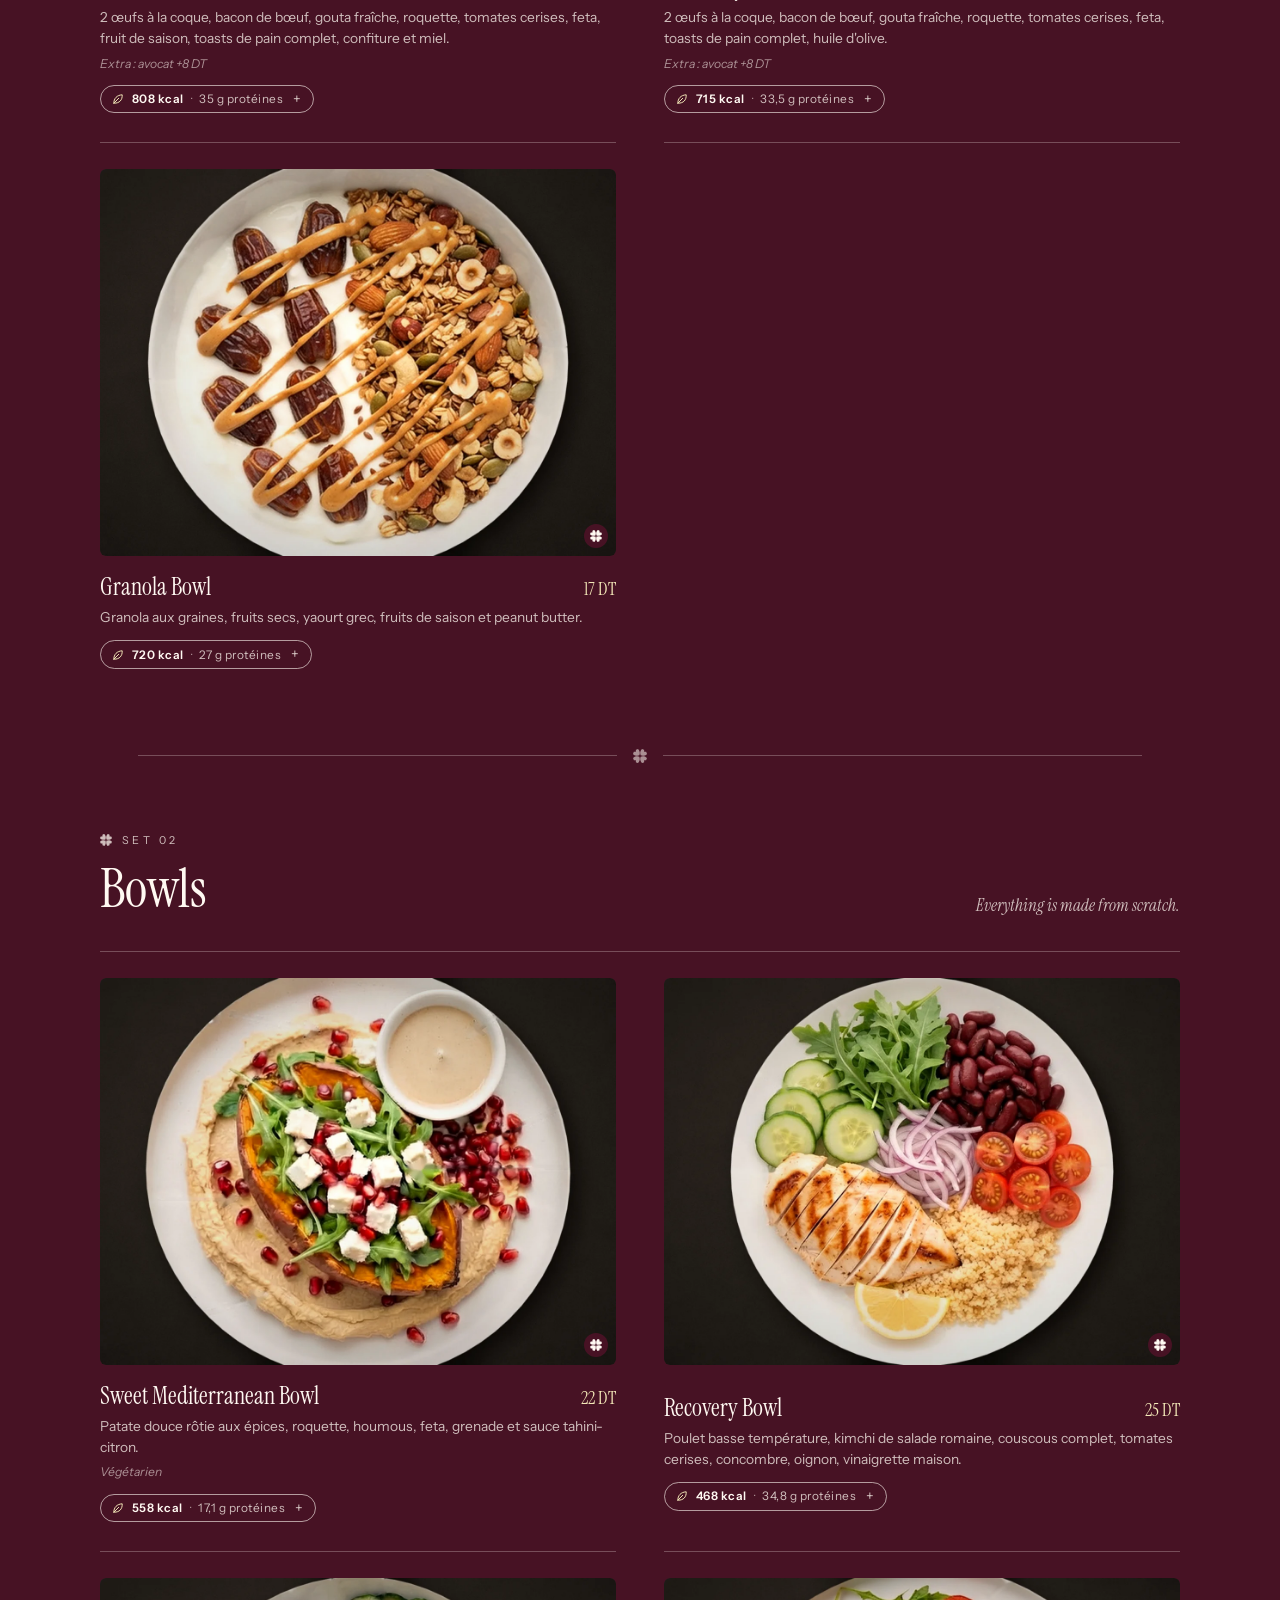
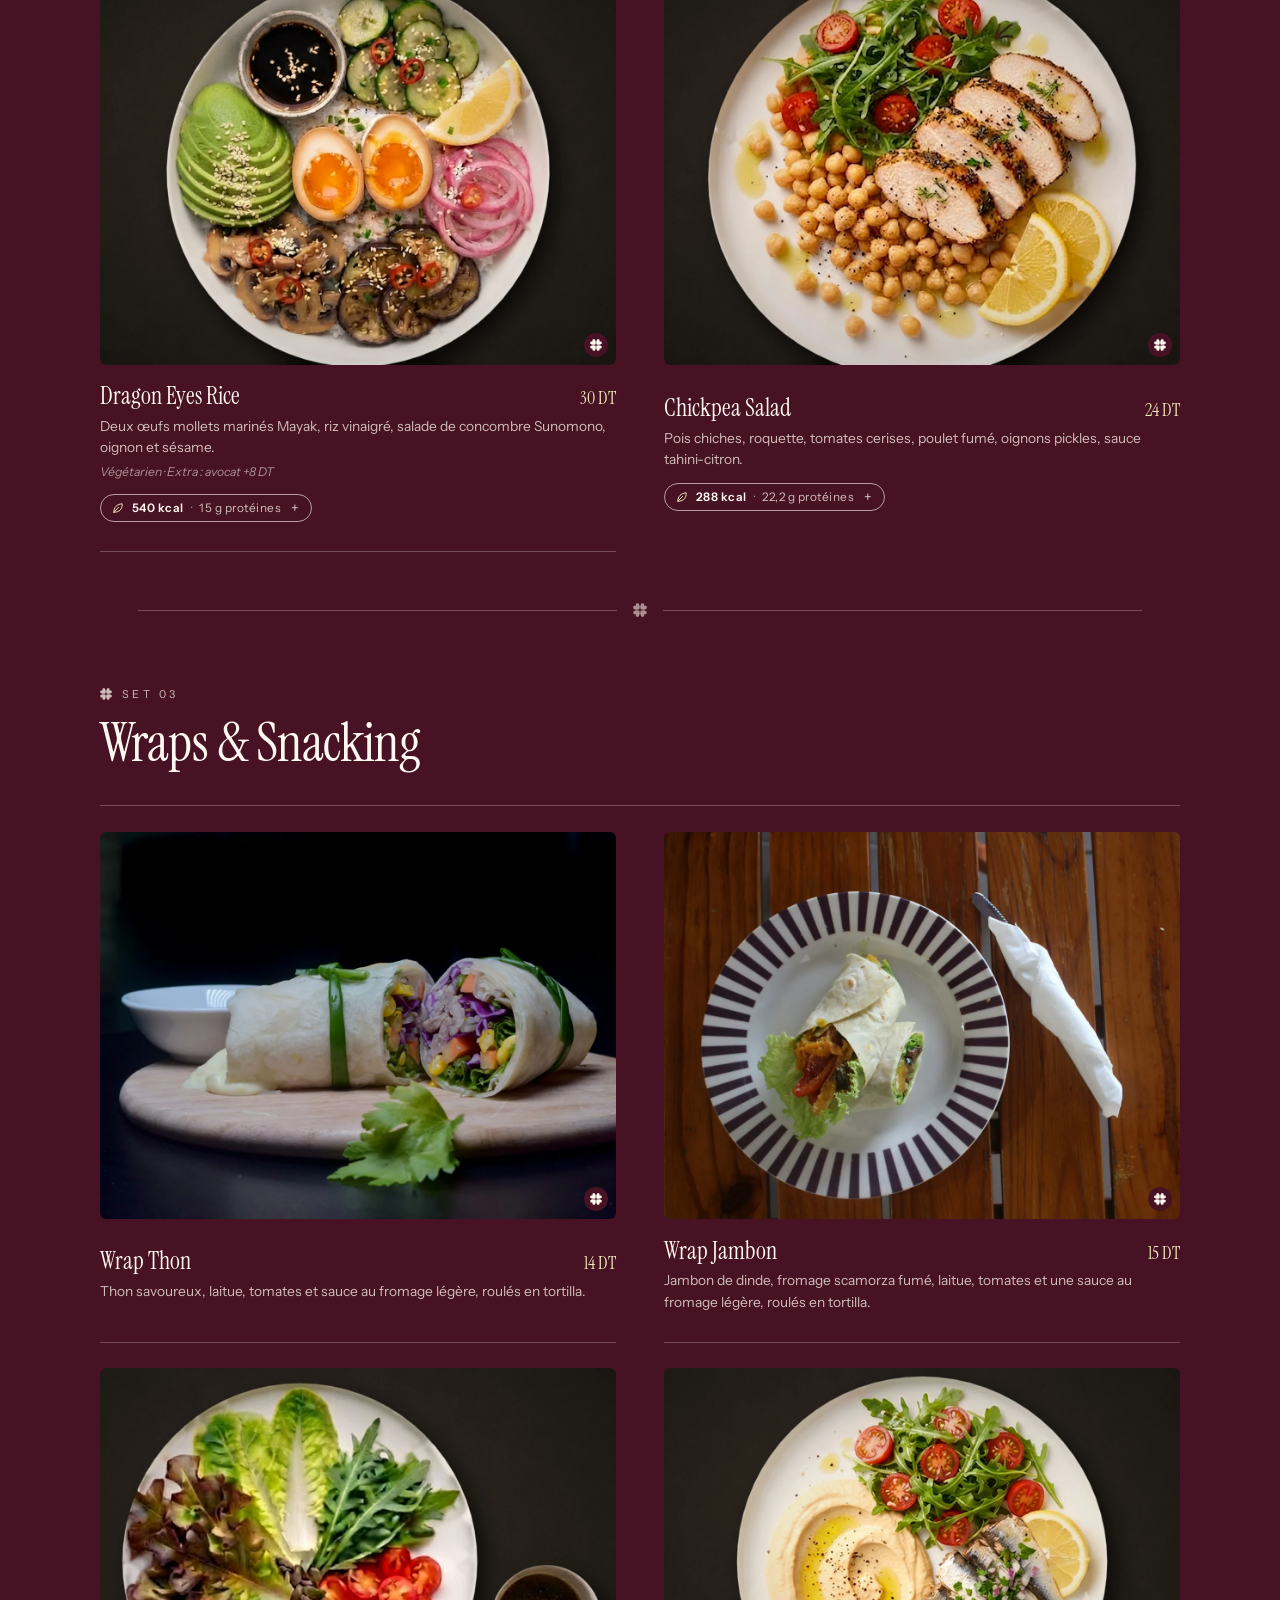
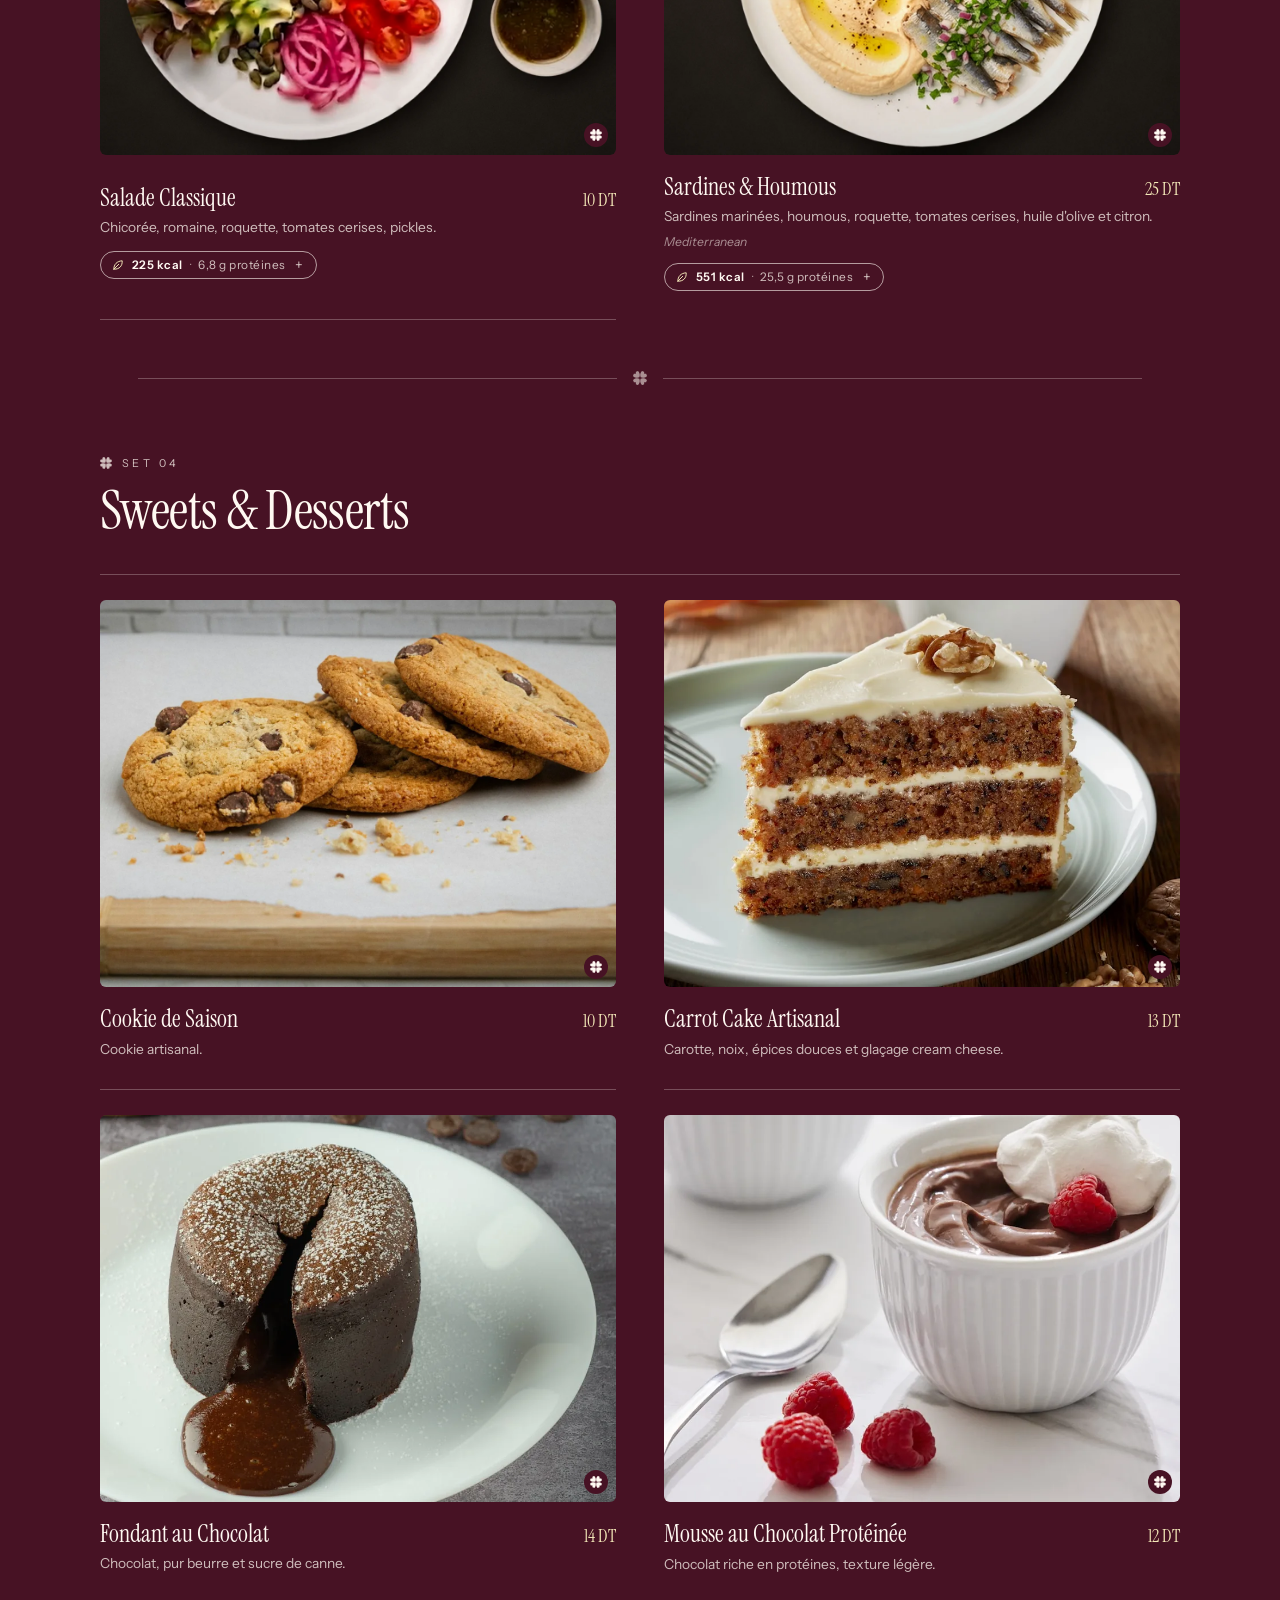
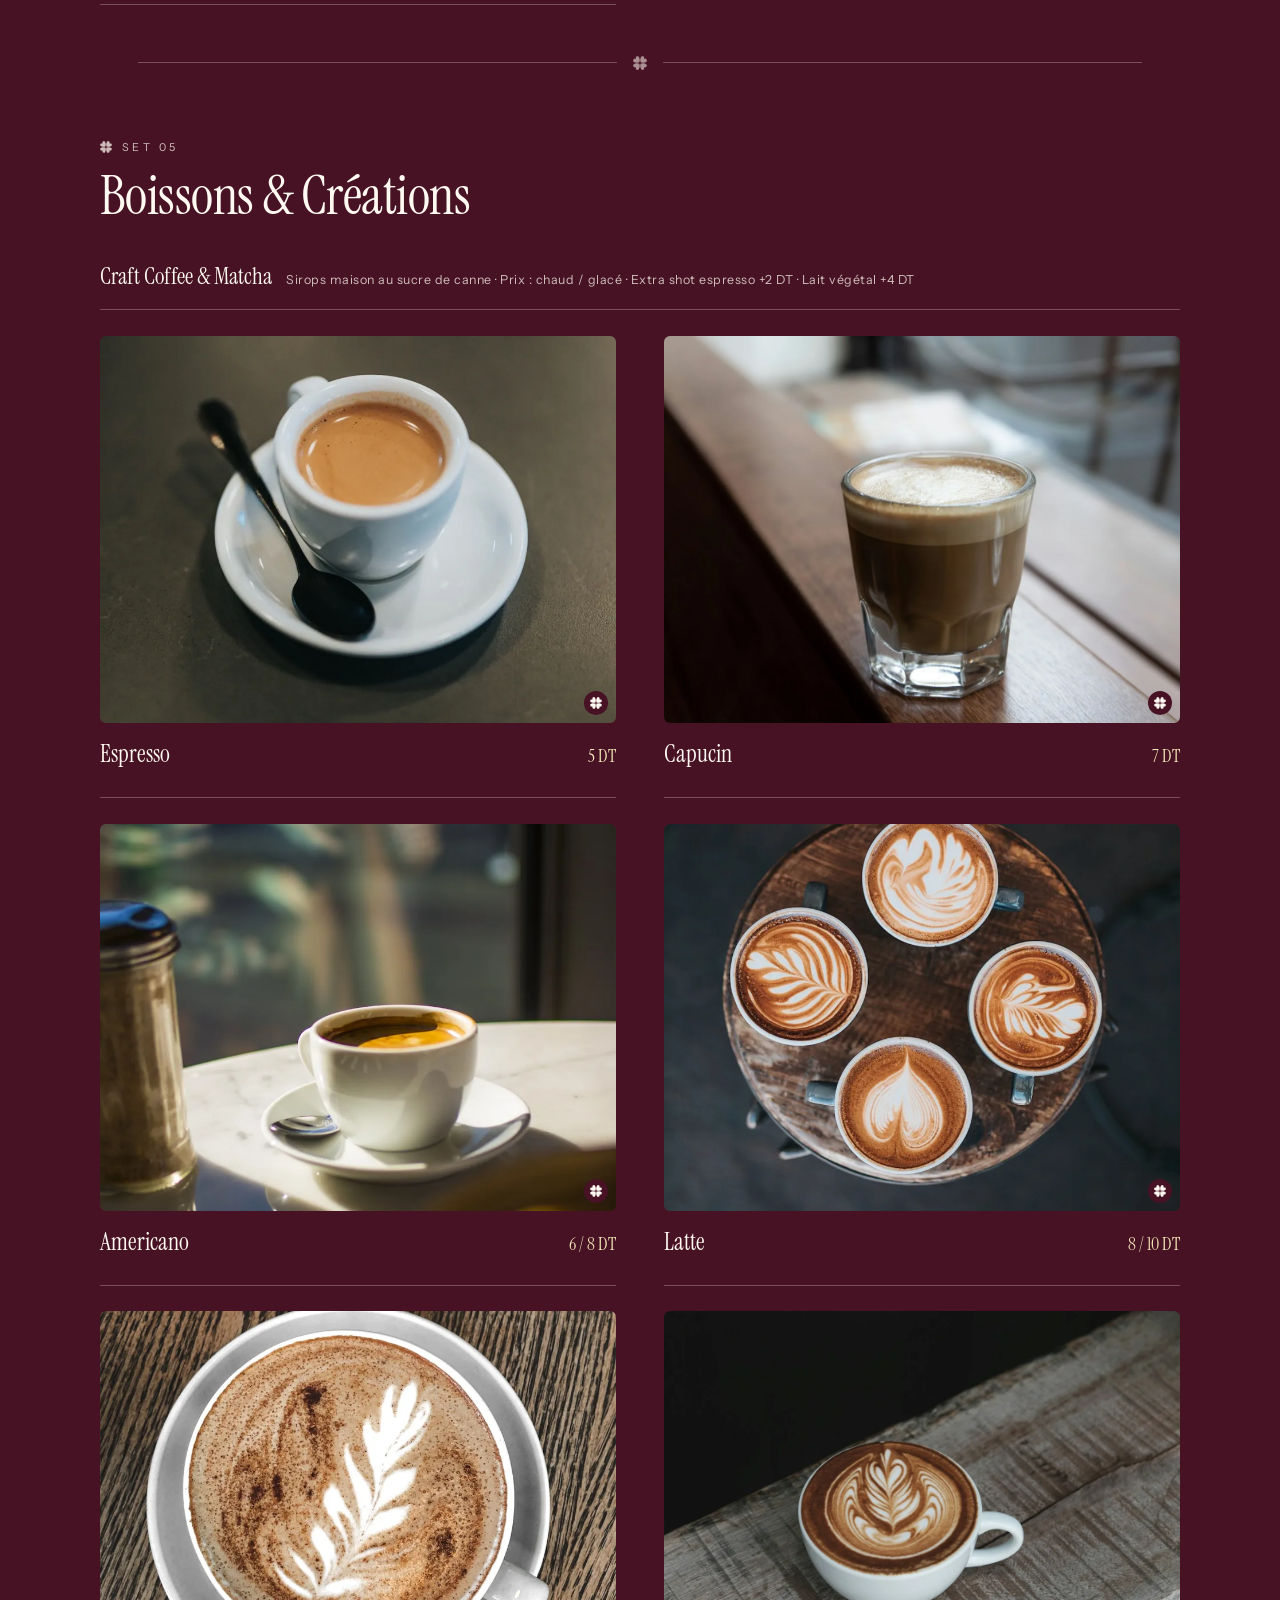
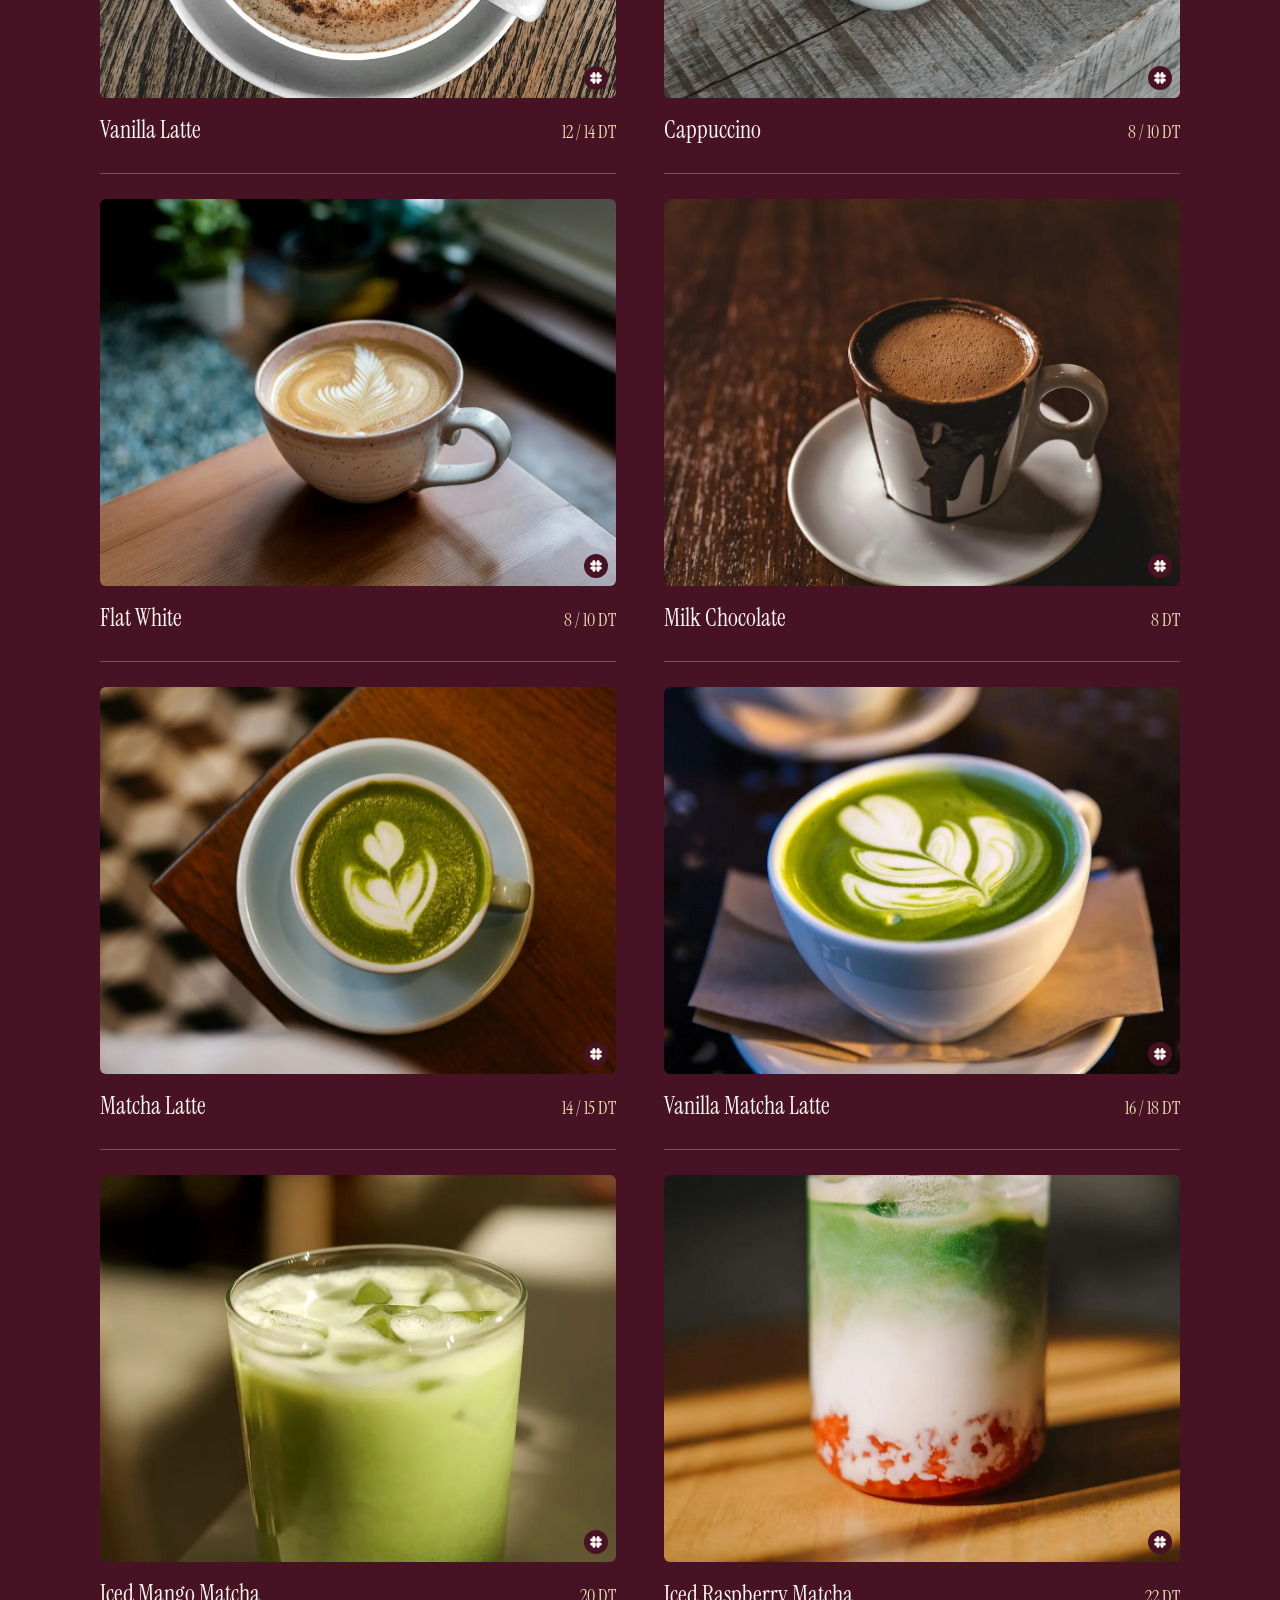
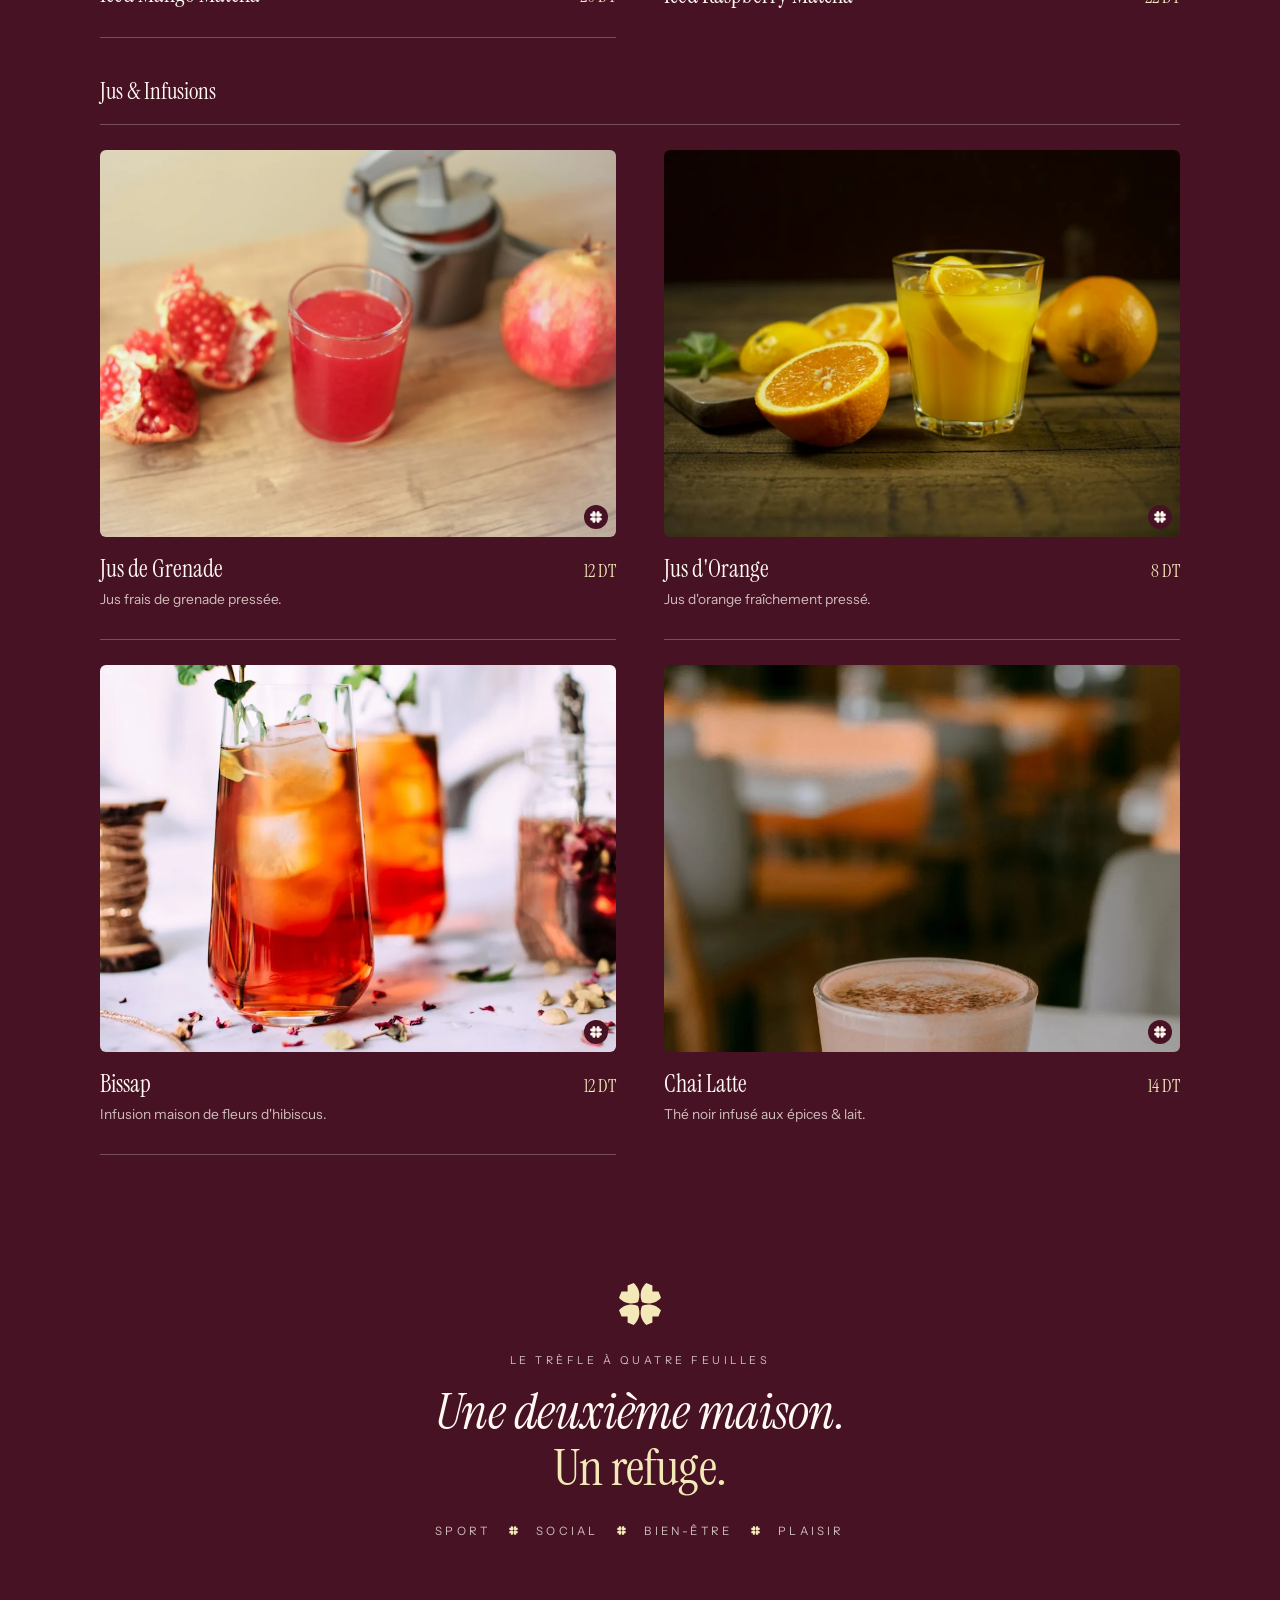
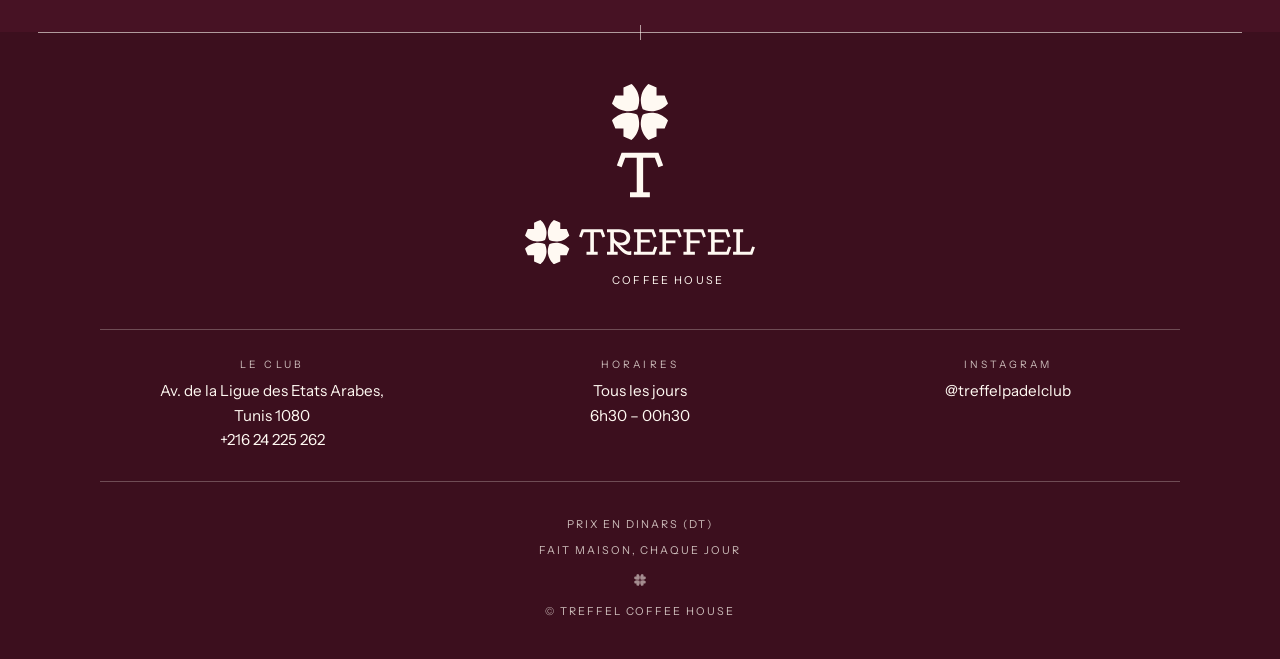
==== commit 1261f204: "Corrections après relecture : lisibilité, logo COFFEE HOUSE centré, stockage protégé, QR style simpl" ====
--- a/index.html
+++ b/index.html
@@ -3,12 +3,13 @@
 <head>
   <meta charset="UTF-8" />
   <meta name="viewport" content="width=device-width, initial-scale=1.0" />
+  <meta name="theme-color" content="#471224" />
   <title>Treffel Coffee House — La carte</title>
   <meta name="description" content="Treffel Coffee House — La carte." />
   <link rel="preconnect" href="https://fonts.googleapis.com" />
   <link rel="preconnect" href="https://fonts.gstatic.com" crossorigin />
   <link href="https://fonts.googleapis.com/css2?family=Instrument+Serif:ital@0;1&family=Instrument+Sans:wght@400;500;600&display=swap" rel="stylesheet" />
-  <link rel="stylesheet" href="css/style.css?v=14" />
+  <link rel="stylesheet" href="css/style.css?v=16" />
   <link rel="stylesheet" href="css/pattern.css?v=3" />
 </head>
 <body>
@@ -121,6 +122,6 @@
   </footer>
 
   <script src="js/menu-data.js?v=11"></script>
-  <script src="js/app.js?v=10"></script>
+  <script src="js/app.js?v=11"></script>
 </body>
 </html>
--- a/css/style.css
+++ b/css/style.css
@@ -24,7 +24,7 @@
   --bg-alt: #3c0f1e;
   --ink: var(--cream);
   --ink-soft: rgba(255, 249, 242, 0.74);
-  --ink-faint: rgba(255, 249, 242, 0.46);
+  --ink-faint: rgba(255, 249, 242, 0.54);
   --line: rgba(255, 249, 242, 0.26);
   --line-strong: rgba(255, 249, 242, 0.6);
   --accent: var(--gold);
@@ -36,10 +36,10 @@
 
 html[data-theme="beige"] {
   --bg: var(--cream);
-  --bg-alt: #f7eee3;
+  --bg-alt: #f6eee8;
   --ink: var(--bordeaux);
   --ink-soft: rgba(71, 18, 36, 0.76);
-  --ink-faint: rgba(71, 18, 36, 0.5);
+  --ink-faint: rgba(71, 18, 36, 0.64);
   --line: rgba(71, 18, 36, 0.22);
   --line-strong: rgba(71, 18, 36, 0.56);
   --accent: var(--forest);
@@ -161,9 +161,9 @@
 
 .switch:hover { border-color: var(--line-strong); }
 
-.switch span { opacity: 0.45; transition: opacity 0.2s; }
+.switch span { opacity: 0.66; transition: opacity 0.2s; }
 .switch span.on { opacity: 1; font-weight: 600; }
-.switch .sep { opacity: 0.35; }
+.switch .sep { opacity: 0.5; }
 
 .switch .dot {
   width: 10px;
@@ -249,12 +249,13 @@
 }
 
 .hero-house {
-  font-size: clamp(0.7rem, 2.6vw, 1.35rem);
-  letter-spacing: 0.42em;
+  font-size: calc((100vw - 2.5rem) * 0.048);
+  letter-spacing: 0.2em;
   text-transform: uppercase;
   text-align: center;
-  margin: 0.9rem 0 0.2rem;
-  padding-left: 0.42em;
+  margin: 0.55em 0 0.3rem 23.5%;
+  text-indent: 0.2em;
+  line-height: 1;
   color: var(--ink);
   animation: rise 1.2s 1.05s var(--ease) both;
 }
@@ -299,7 +300,7 @@
   letter-spacing: 0.2em;
   text-transform: uppercase;
   white-space: nowrap;
-  opacity: 0.5;
+  opacity: 0.66;
   transition: opacity 0.25s;
 }
 
@@ -552,7 +553,7 @@
 
 .nutri-icon { width: 14px; height: 14px; fill: none; color: var(--accent); flex: none; }
 .nutri-kcal { font-weight: 600; color: var(--ink); }
-.nutri-dot { opacity: 0.5; }
+.nutri-dot { opacity: 0.7; }
 
 .nutri-more {
   margin-left: 0.15rem;
@@ -689,7 +690,7 @@
 }
 
 /* ============================================================
-   Bas de page : la maison (même fond que la carte)
+   Bas de page : la maison (fond légèrement décalé, --bg-alt)
    ============================================================ */
 
 .footer {
@@ -715,14 +716,18 @@
 
 .footer-emblem { width: 56px; height: auto; margin-bottom: 1.4rem; }
 
-.footer-wordmark { width: 150px; height: auto; }
+.footer-wordmark { width: 230px; height: auto; }
 
 .footer-eyebrow {
-  font-size: 0.64rem;
-  letter-spacing: 0.34em;
-  text-transform: uppercase;
-  color: var(--ink-soft);
-  margin-top: 0.7rem;
+  width: 230px;
+  padding-left: calc(230px * 0.235);
+  box-sizing: border-box;
+  font-size: 0.68rem;
+  letter-spacing: 0.2em;
+  text-indent: 0.2em;
+  text-transform: uppercase;
+  color: var(--ink);
+  margin-top: 0.55rem;
 }
 
 .footer-grid {
@@ -783,6 +788,12 @@
   .footer-grid { grid-template-columns: repeat(3, 1fr); }
 }
 
+.switch, .nutri summary { border-color: var(--line-strong); }
+
+@media (min-width: 720px) {
+  .hero-house { font-size: calc((100vw - 4.8rem) * 0.048); }
+}
+
 @media (prefers-reduced-motion: reduce) {
   .hero-emblem, .hero-kicker, .hero-title, .hero-line, .baseline, .hero-wordmark, .hero-house { animation: none; }
   .reveal { opacity: 1; transform: none; transition: none; }
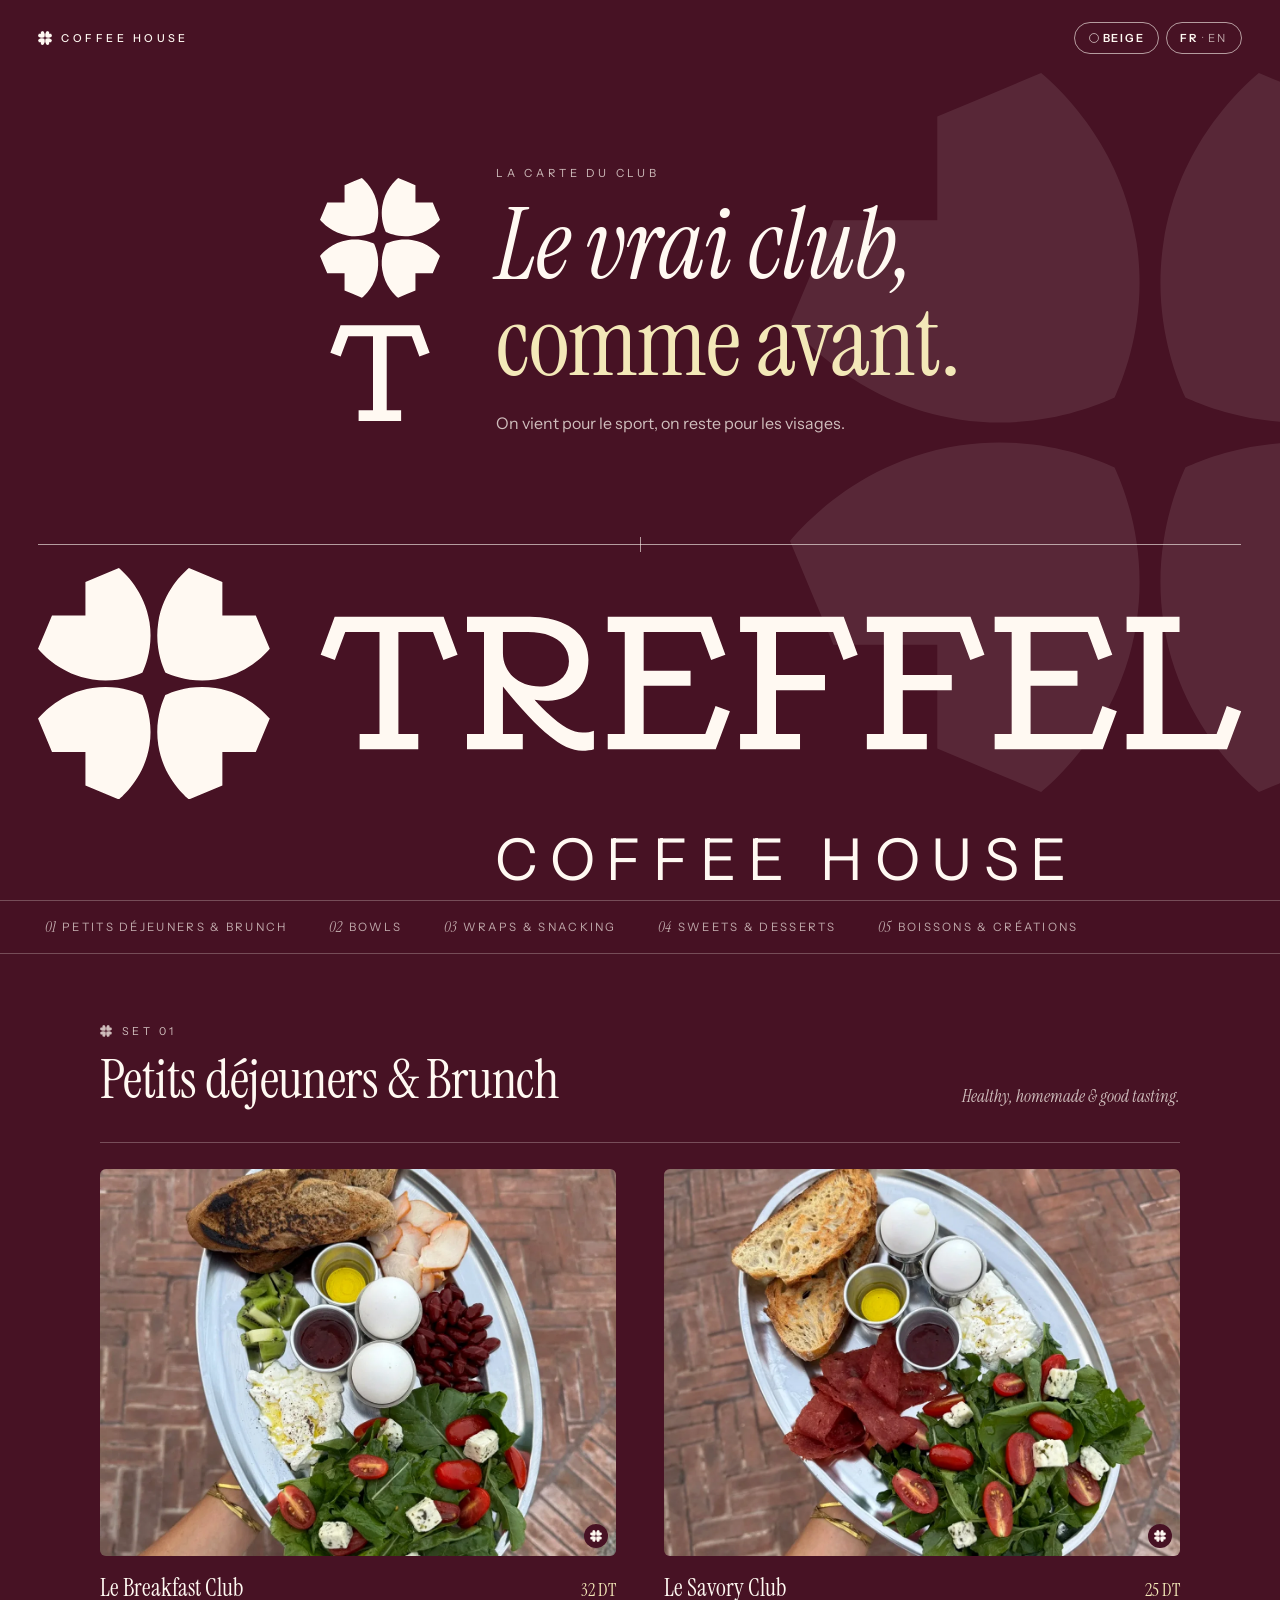
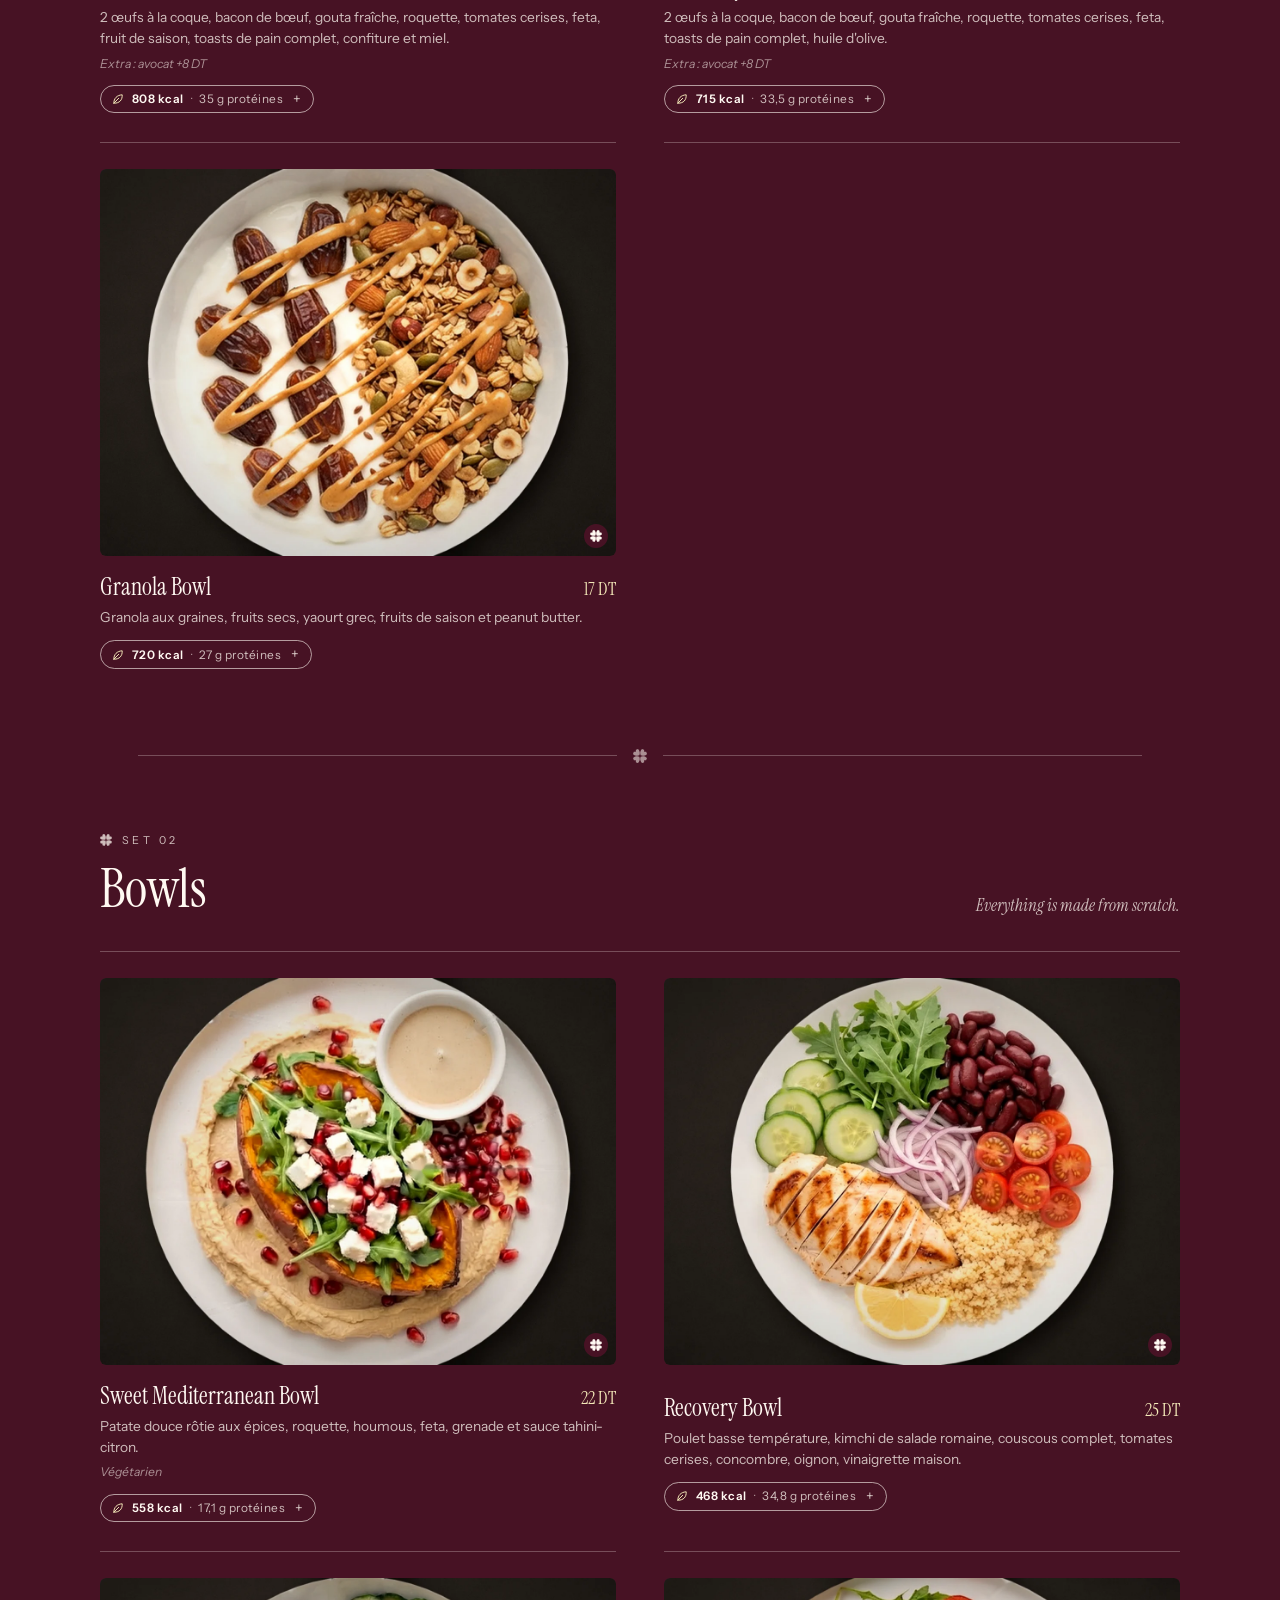
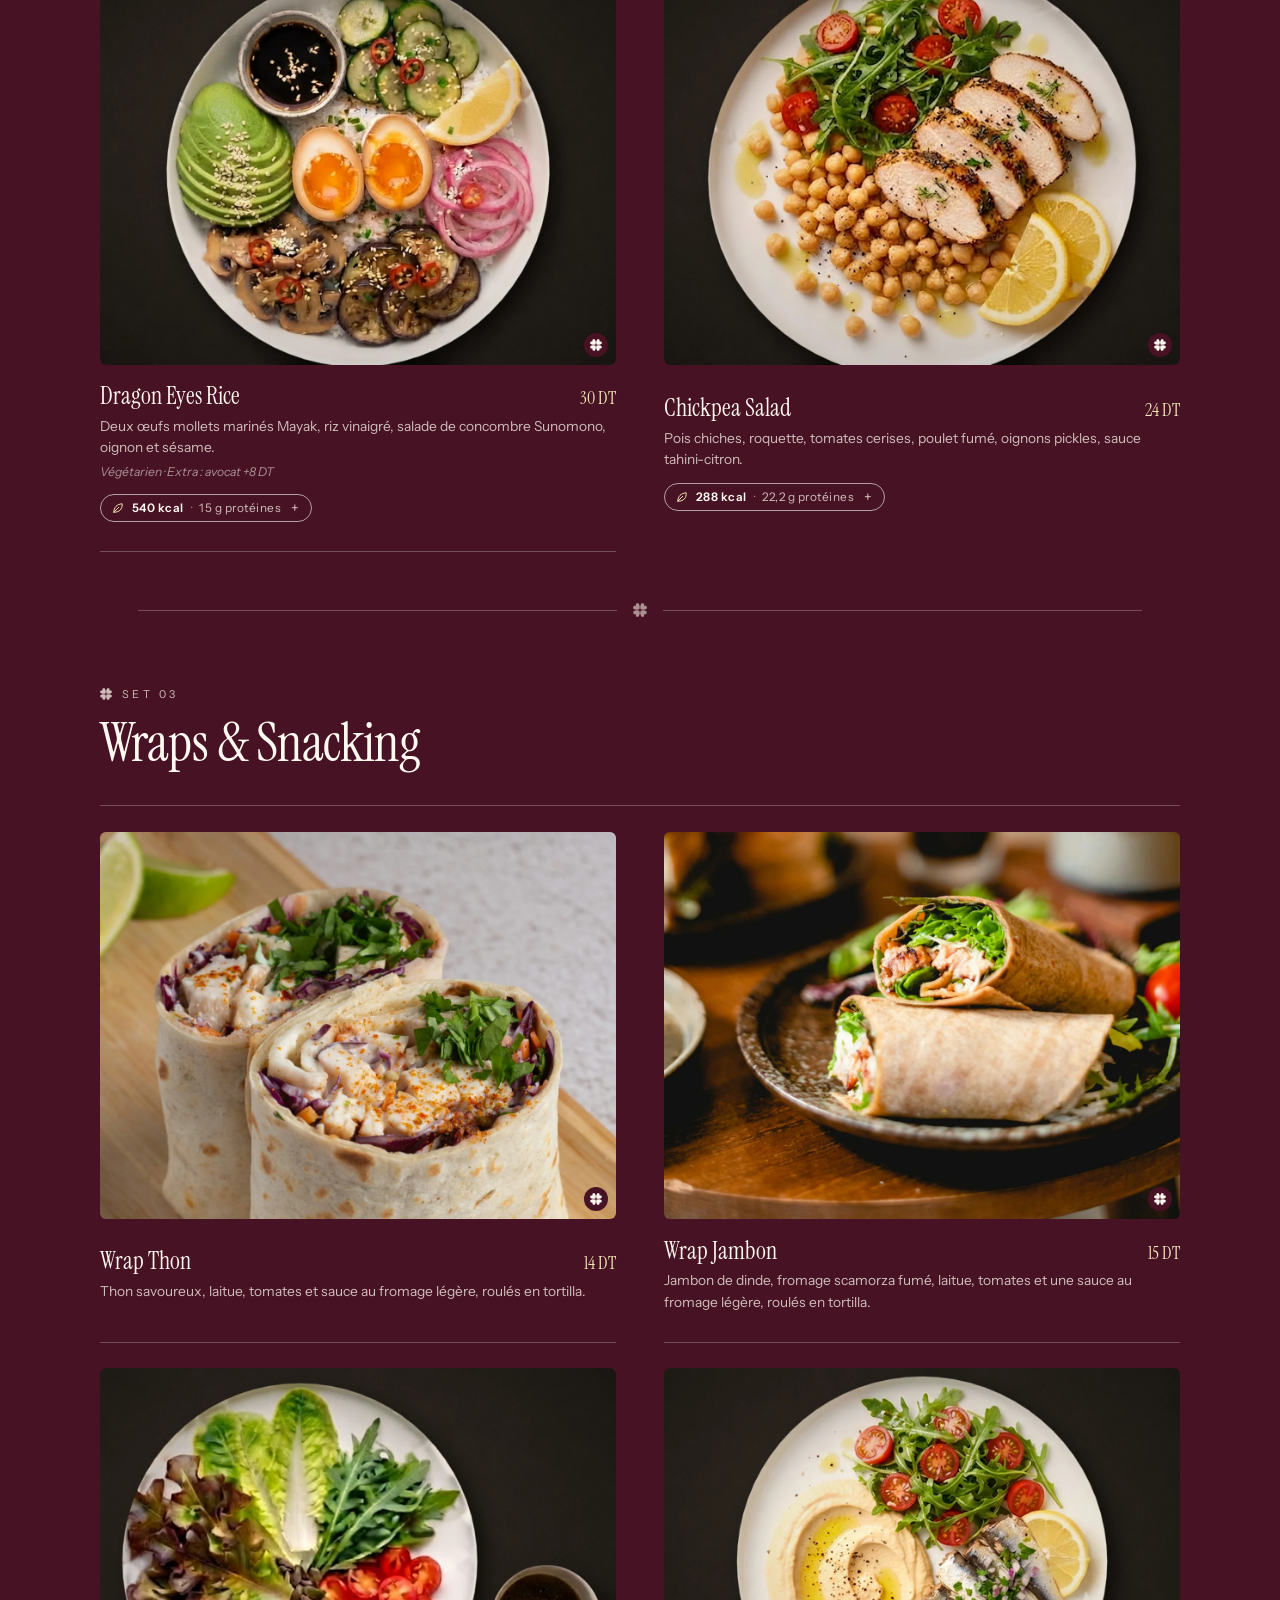
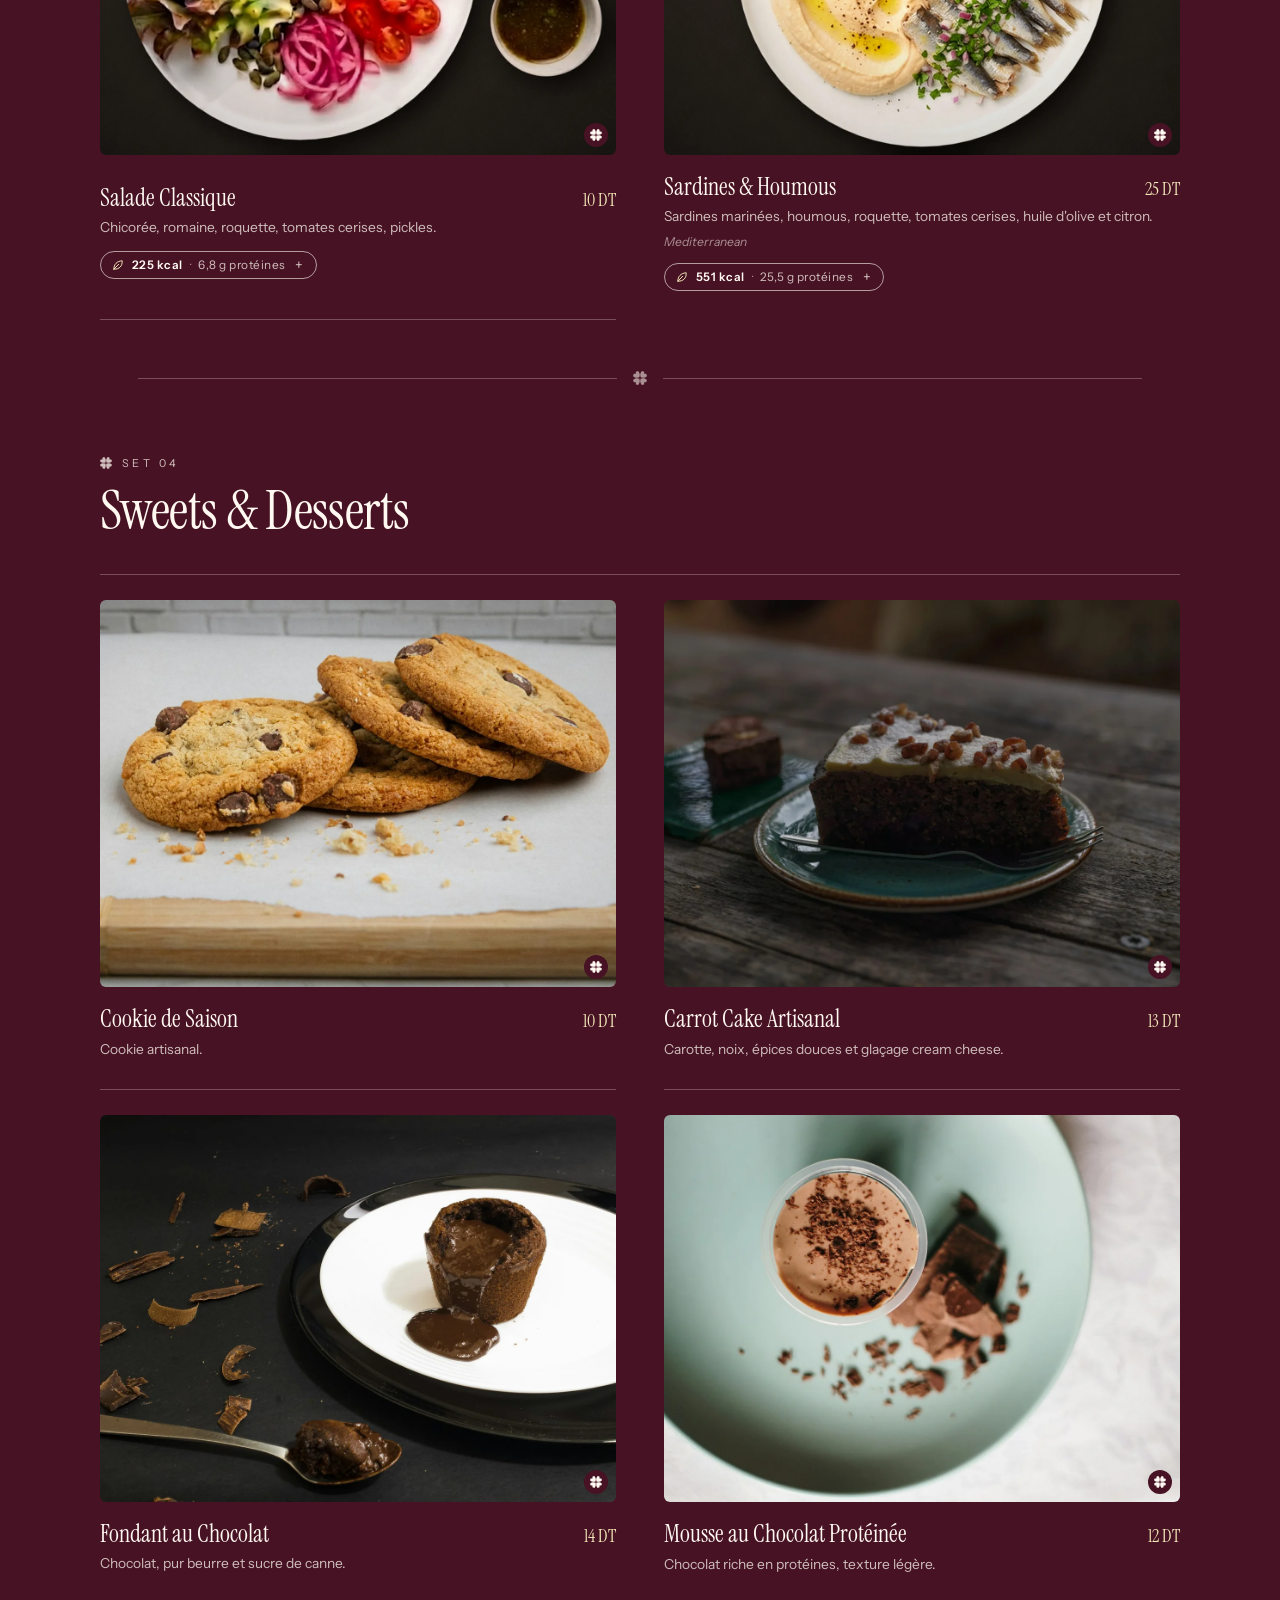
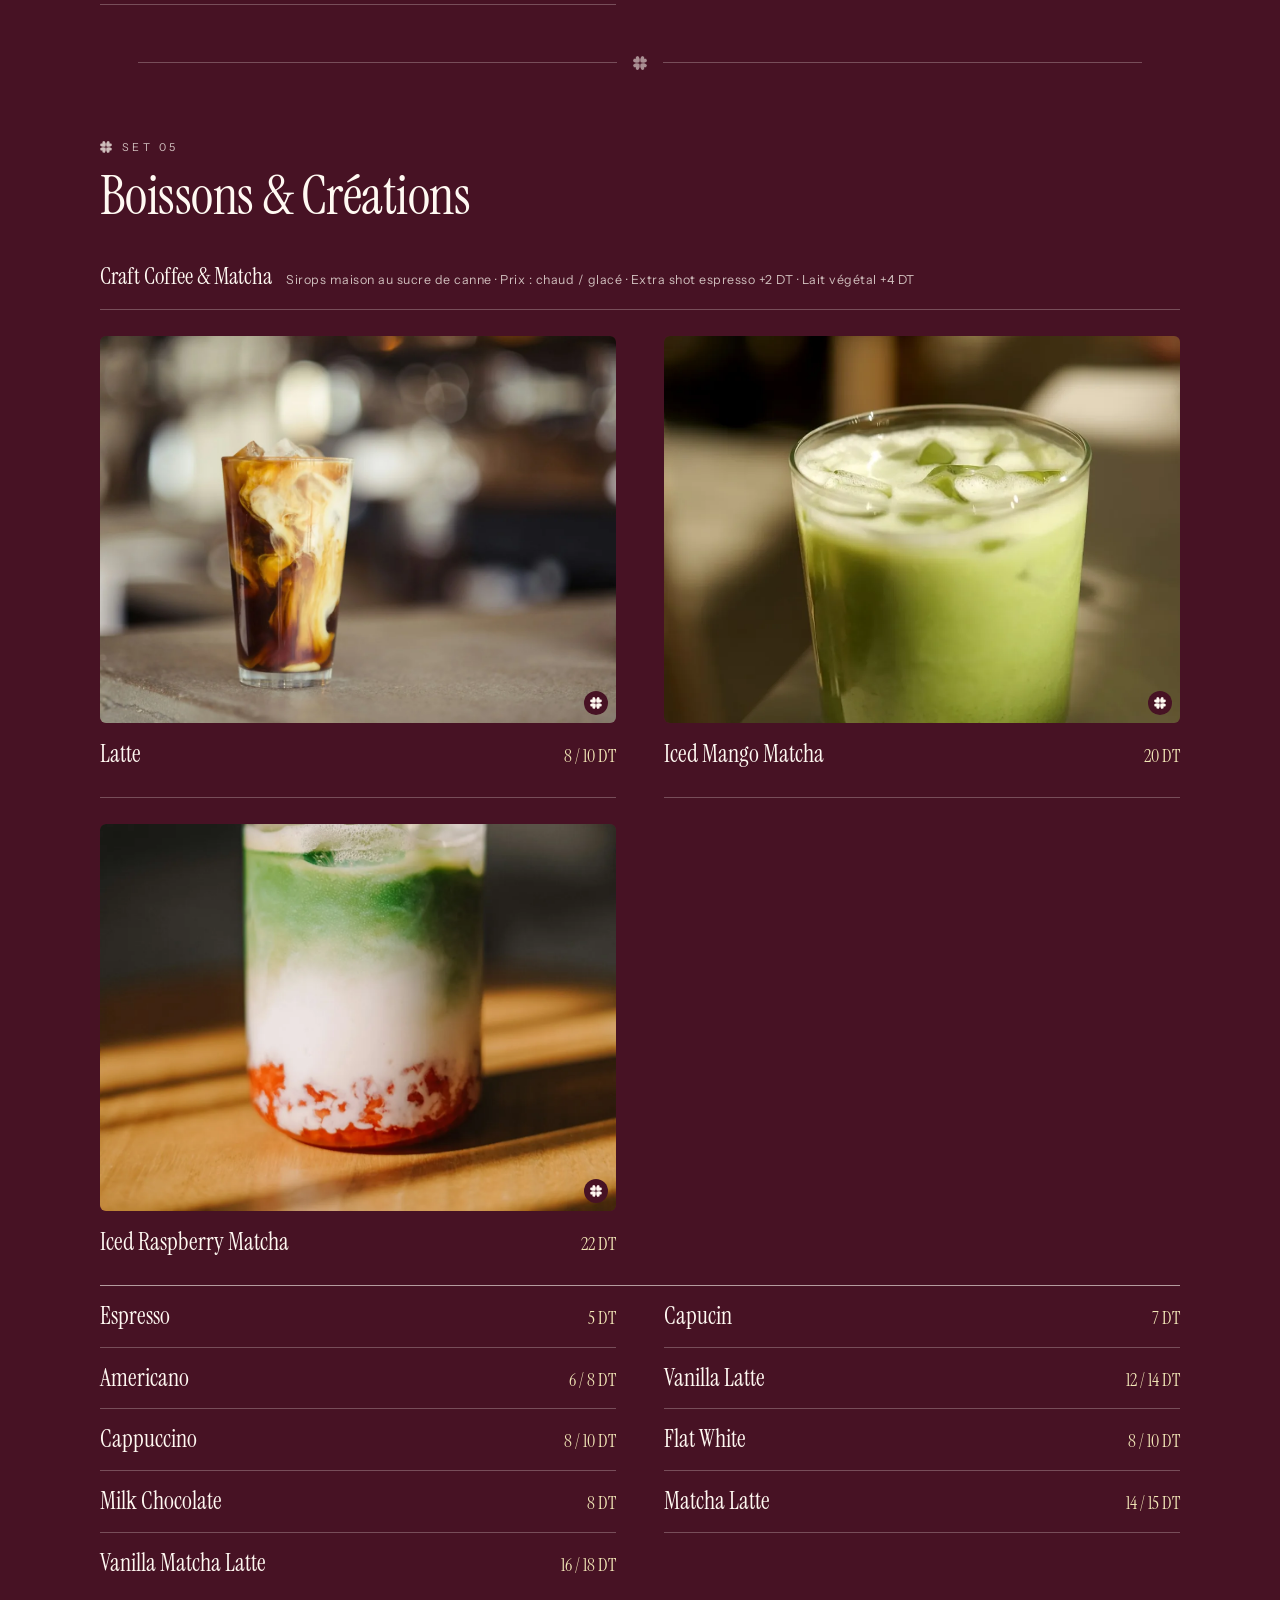
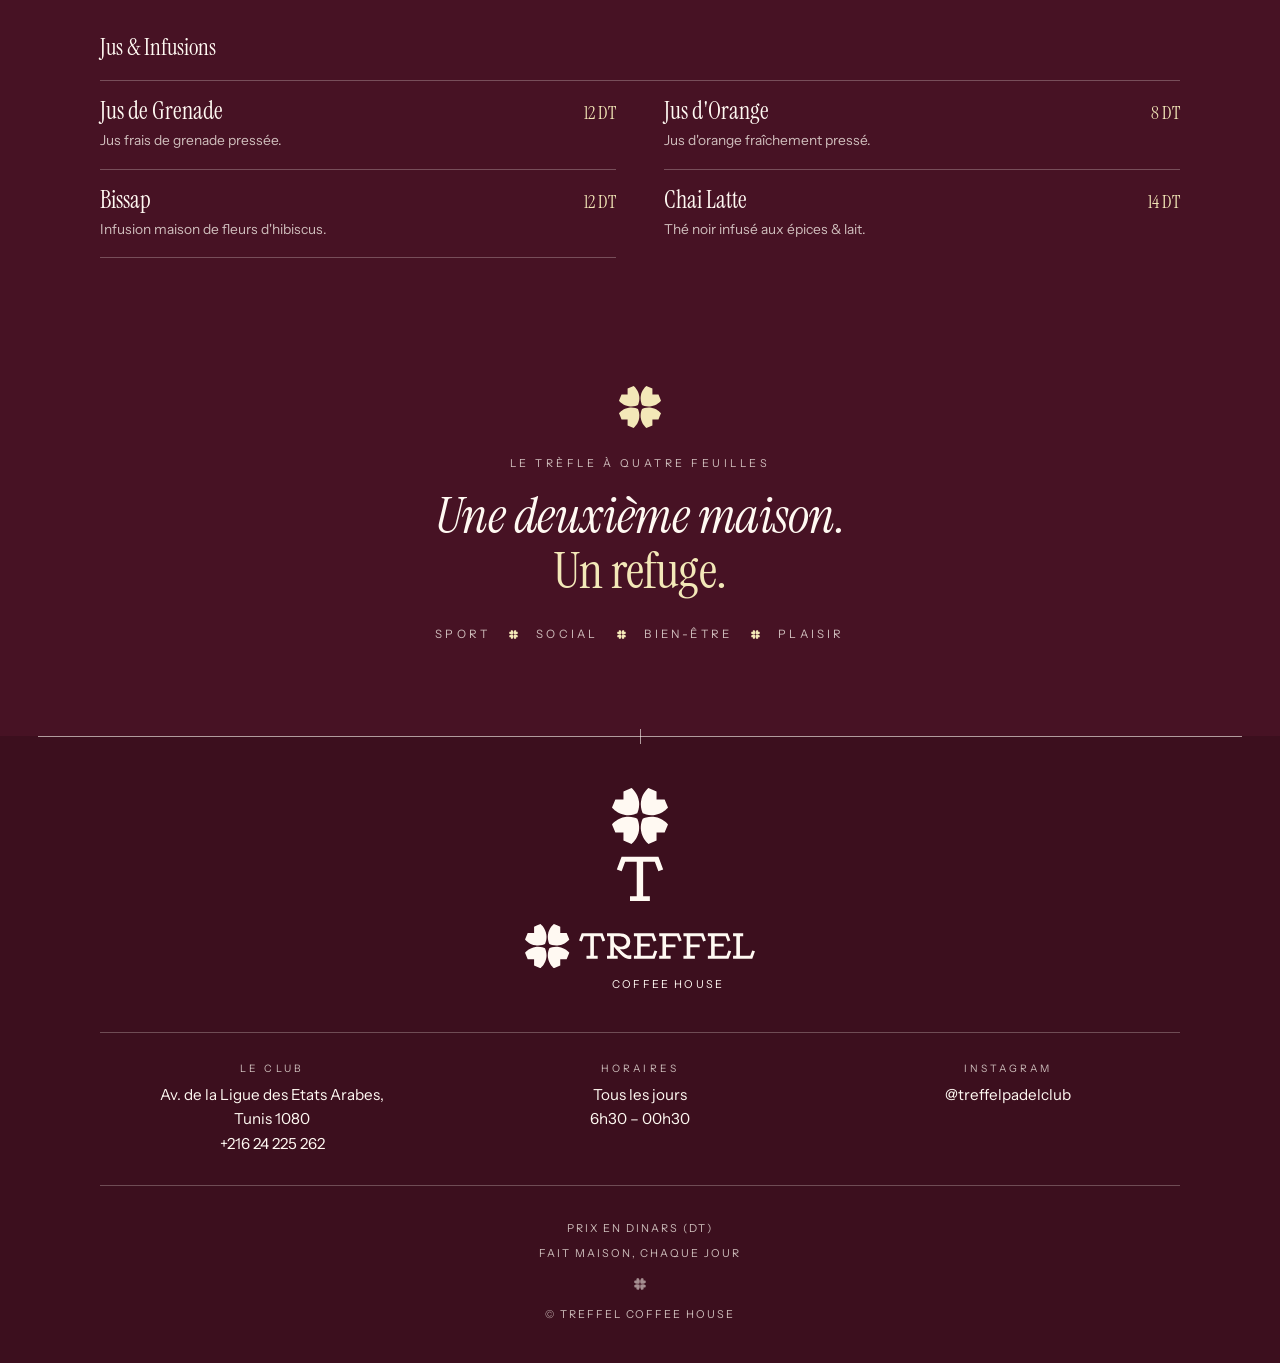
==== commit fb88ff43: "Carte : vraies photos des clubs, nouvelles photos desserts/wraps/iced latte, cafés et jus sans photo" ====
--- a/index.html
+++ b/index.html
@@ -9,7 +9,7 @@
   <link rel="preconnect" href="https://fonts.googleapis.com" />
   <link rel="preconnect" href="https://fonts.gstatic.com" crossorigin />
   <link href="https://fonts.googleapis.com/css2?family=Instrument+Serif:ital@0;1&family=Instrument+Sans:wght@400;500;600&display=swap" rel="stylesheet" />
-  <link rel="stylesheet" href="css/style.css?v=16" />
+  <link rel="stylesheet" href="css/style.css?v=17" />
   <link rel="stylesheet" href="css/pattern.css?v=3" />
 </head>
 <body>
@@ -121,7 +121,7 @@
     </div>
   </footer>
 
-  <script src="js/menu-data.js?v=11"></script>
-  <script src="js/app.js?v=11"></script>
+  <script src="js/menu-data.js?v=12"></script>
+  <script src="js/app.js?v=12"></script>
 </body>
 </html>
--- a/css/style.css
+++ b/css/style.css
@@ -490,6 +490,10 @@
 
 .dish-body { min-width: 0; }
 
+/* produit sans photo : une ligne de registre, nom et prix */
+.dish.no-photo { padding: 1rem 0 1.05rem; }
+.ledger.lines { border-top-color: var(--line-strong); }
+
 .dish-top {
   display: flex;
   justify-content: space-between;
